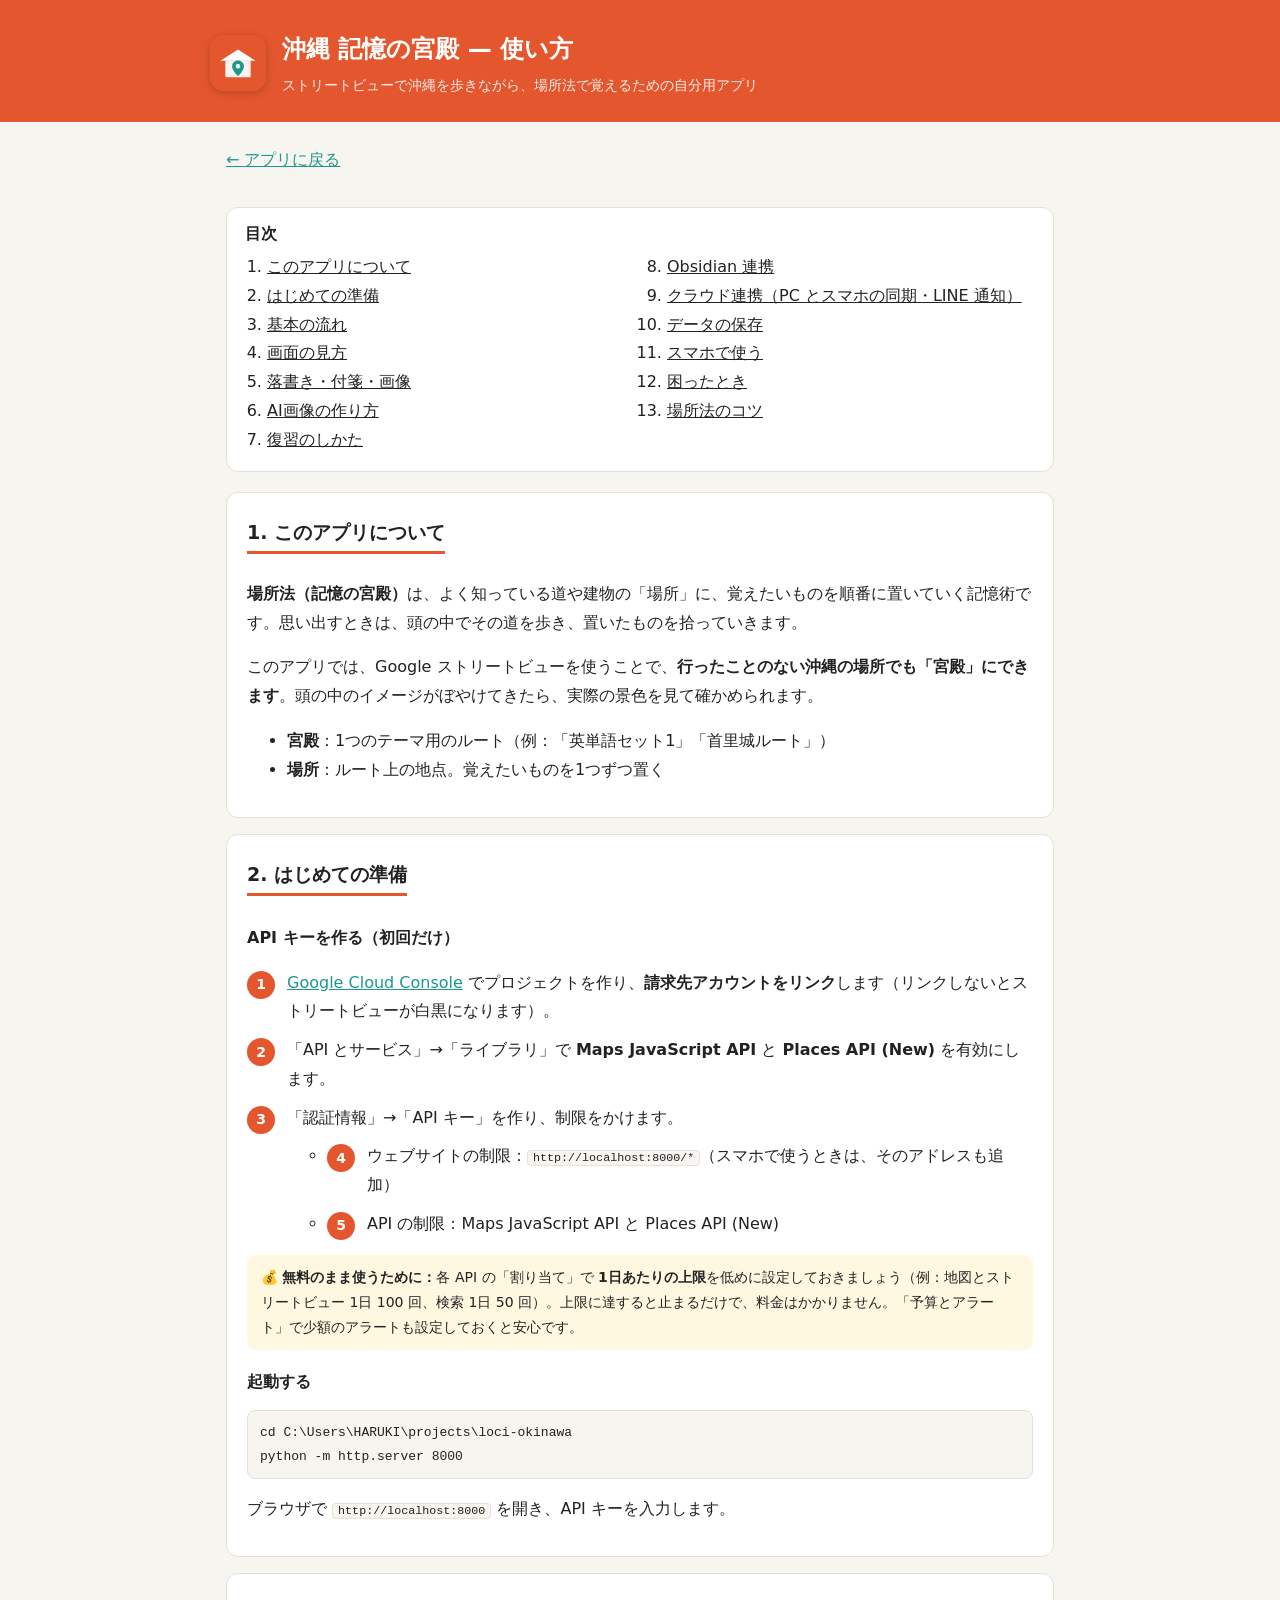
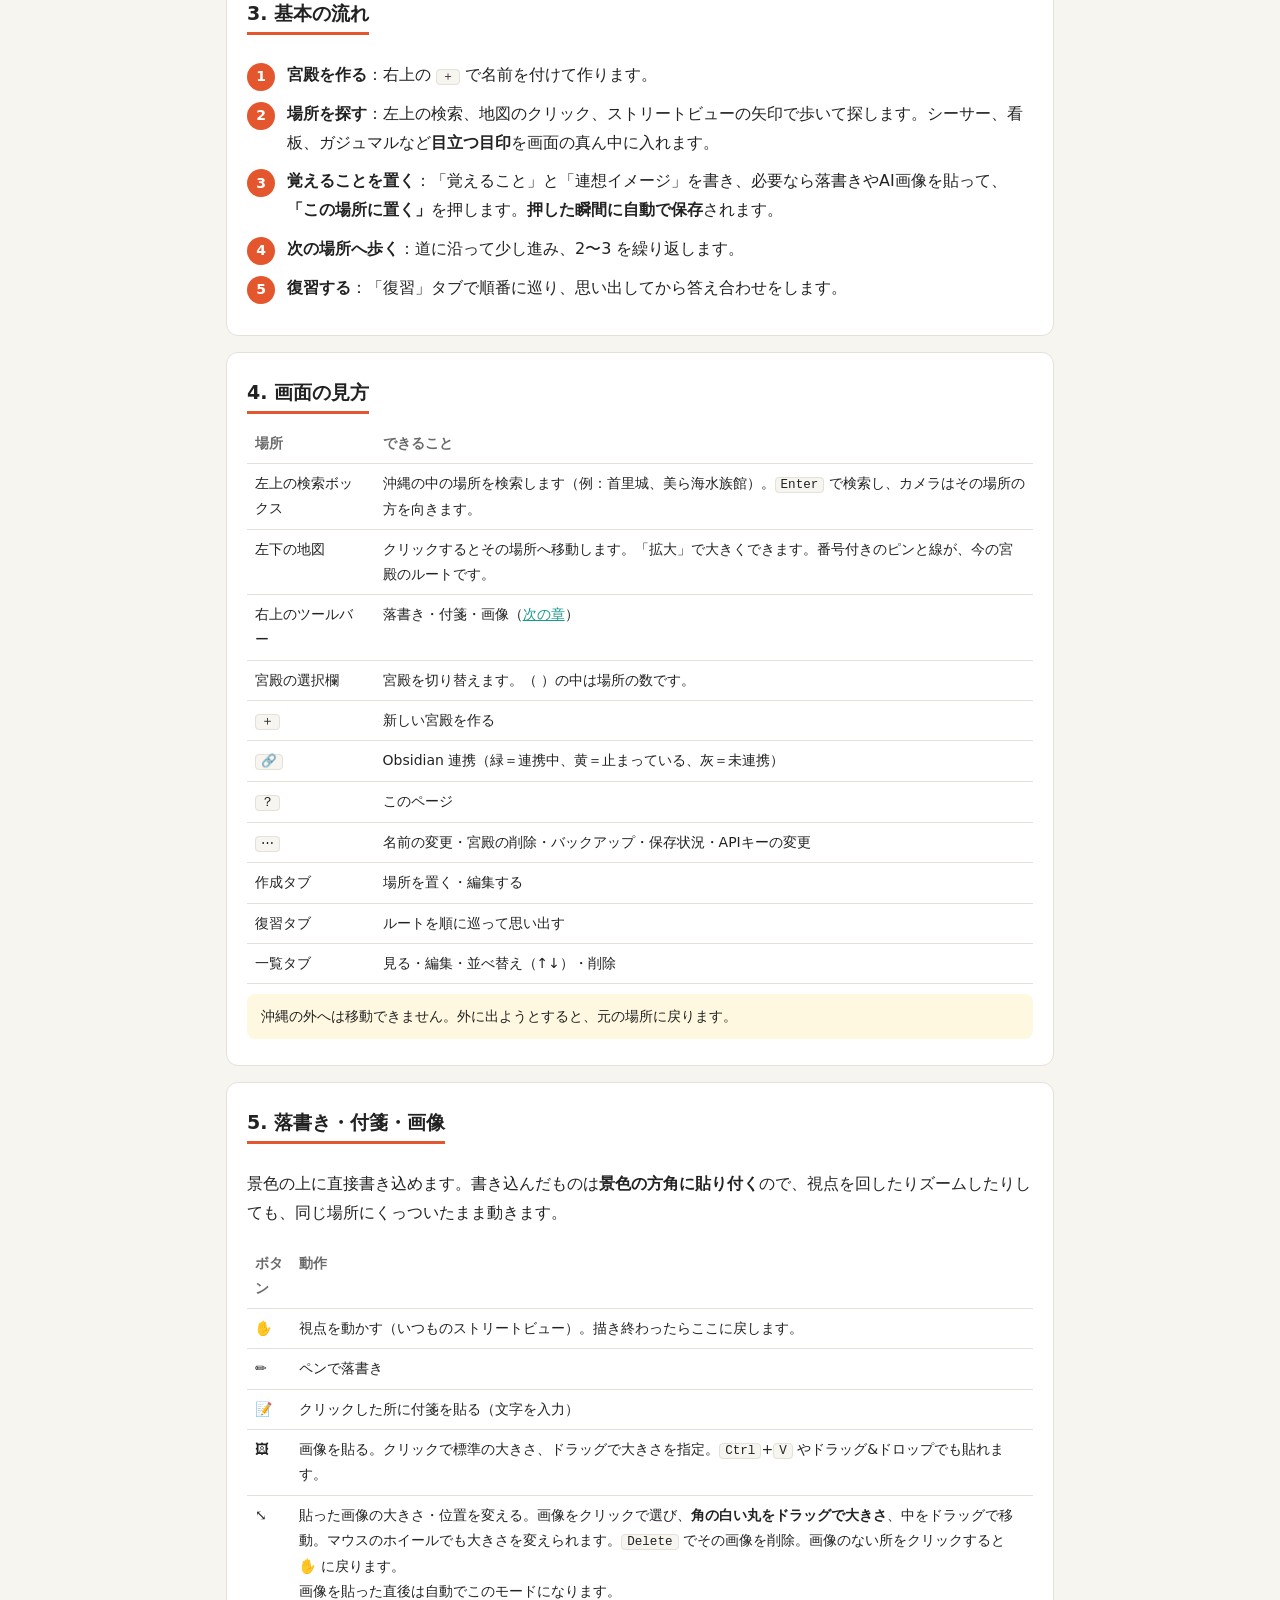
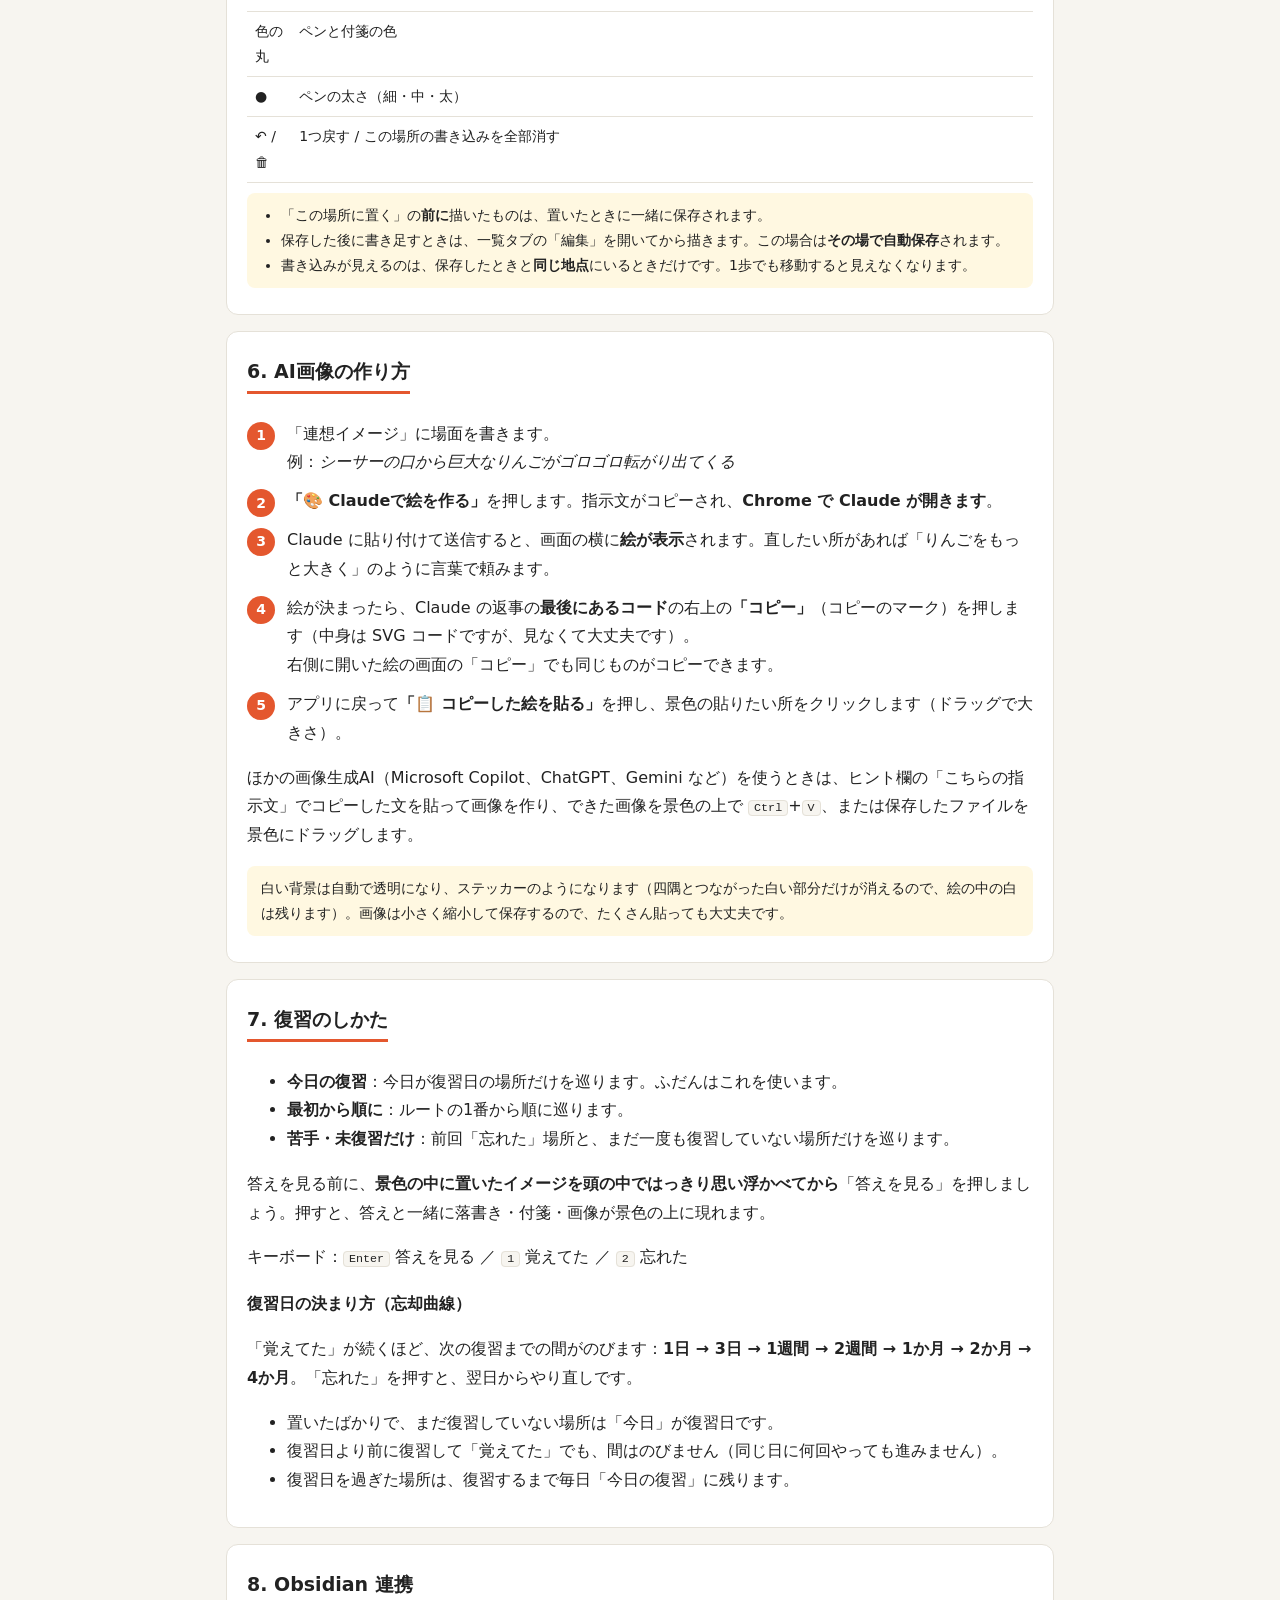
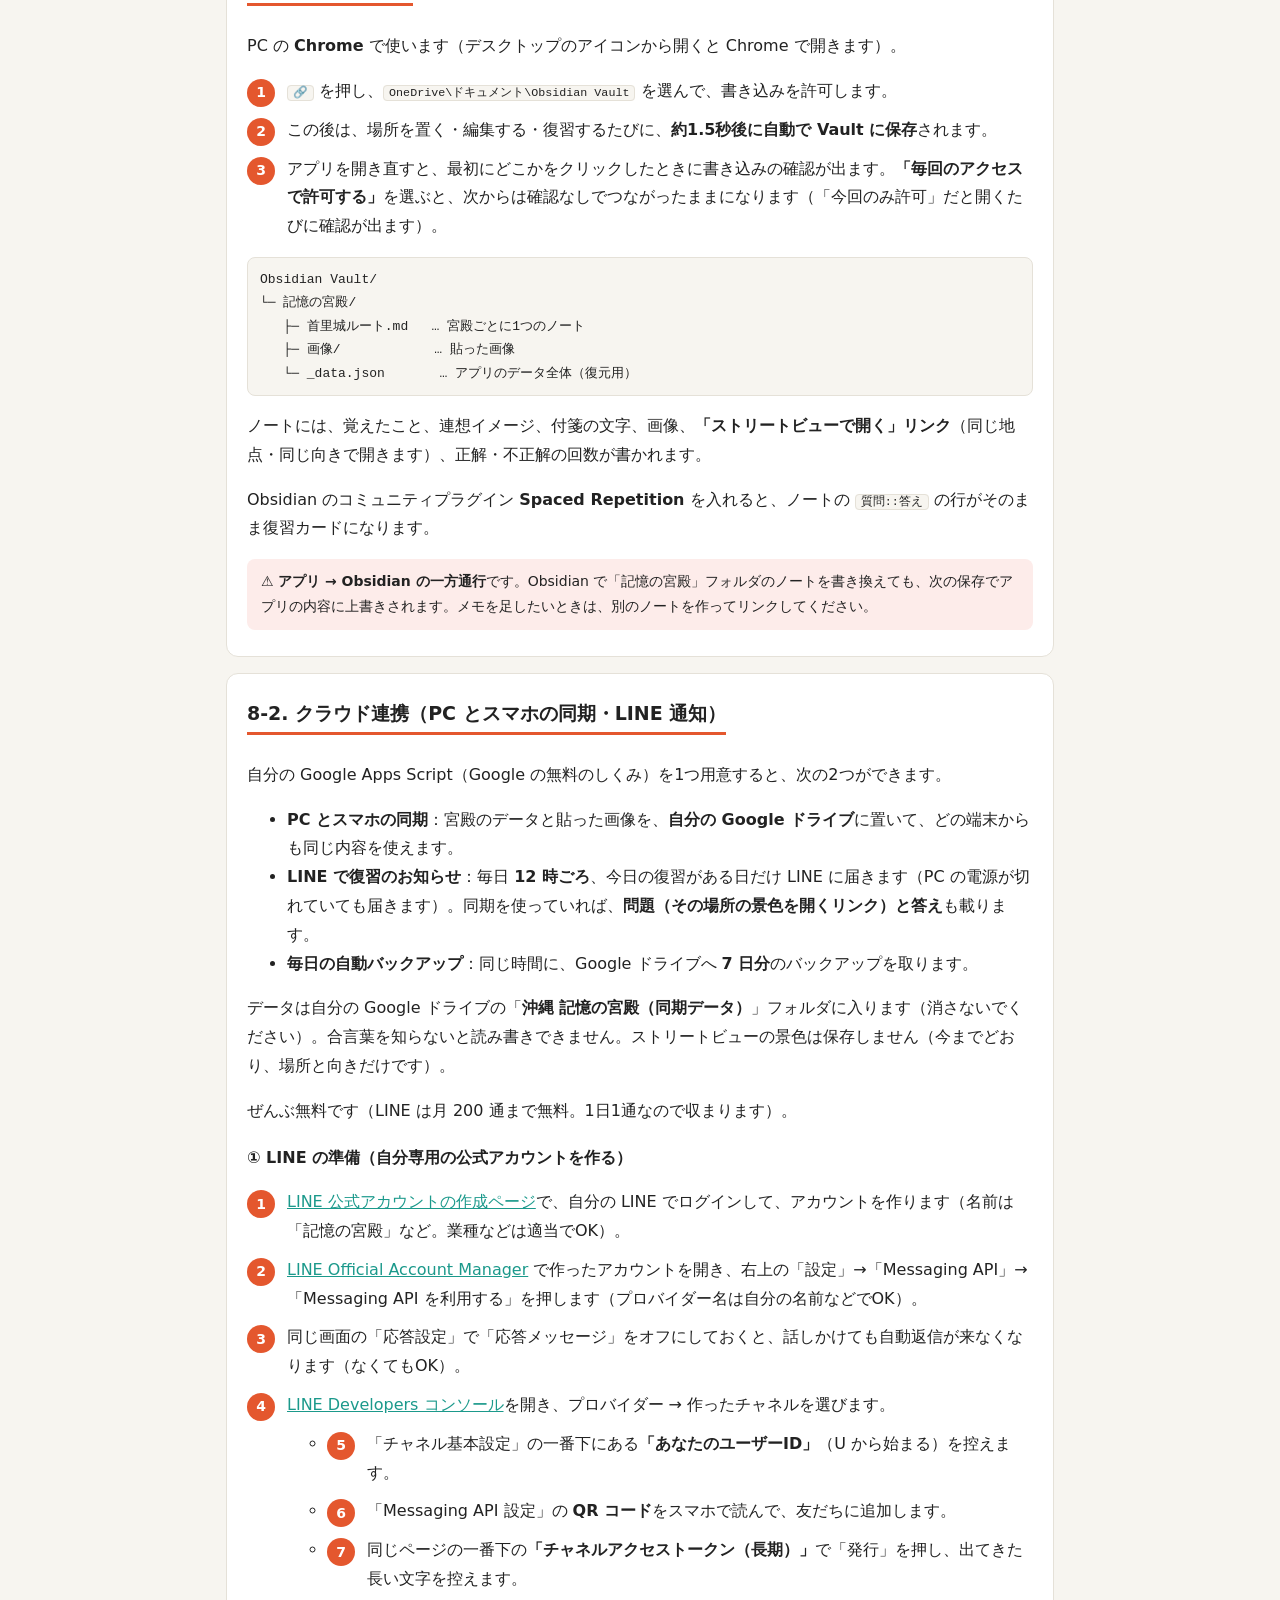
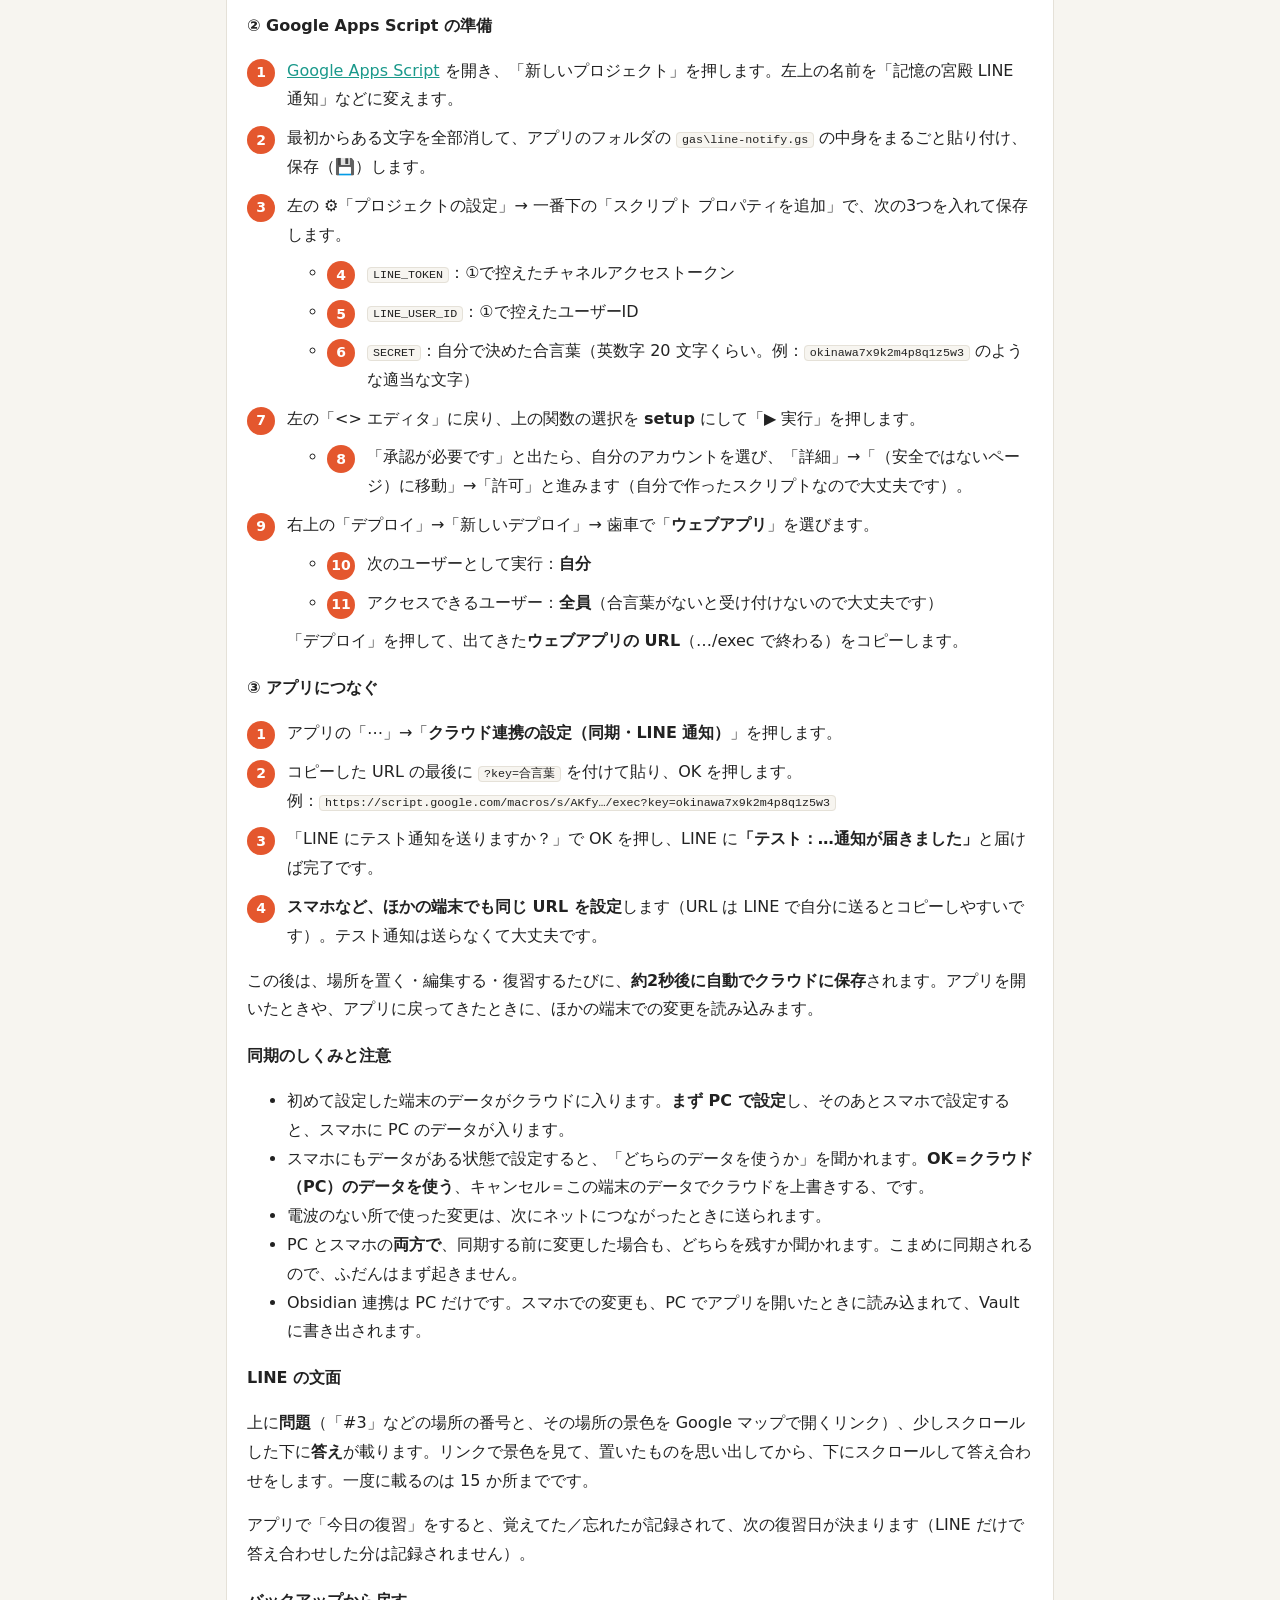
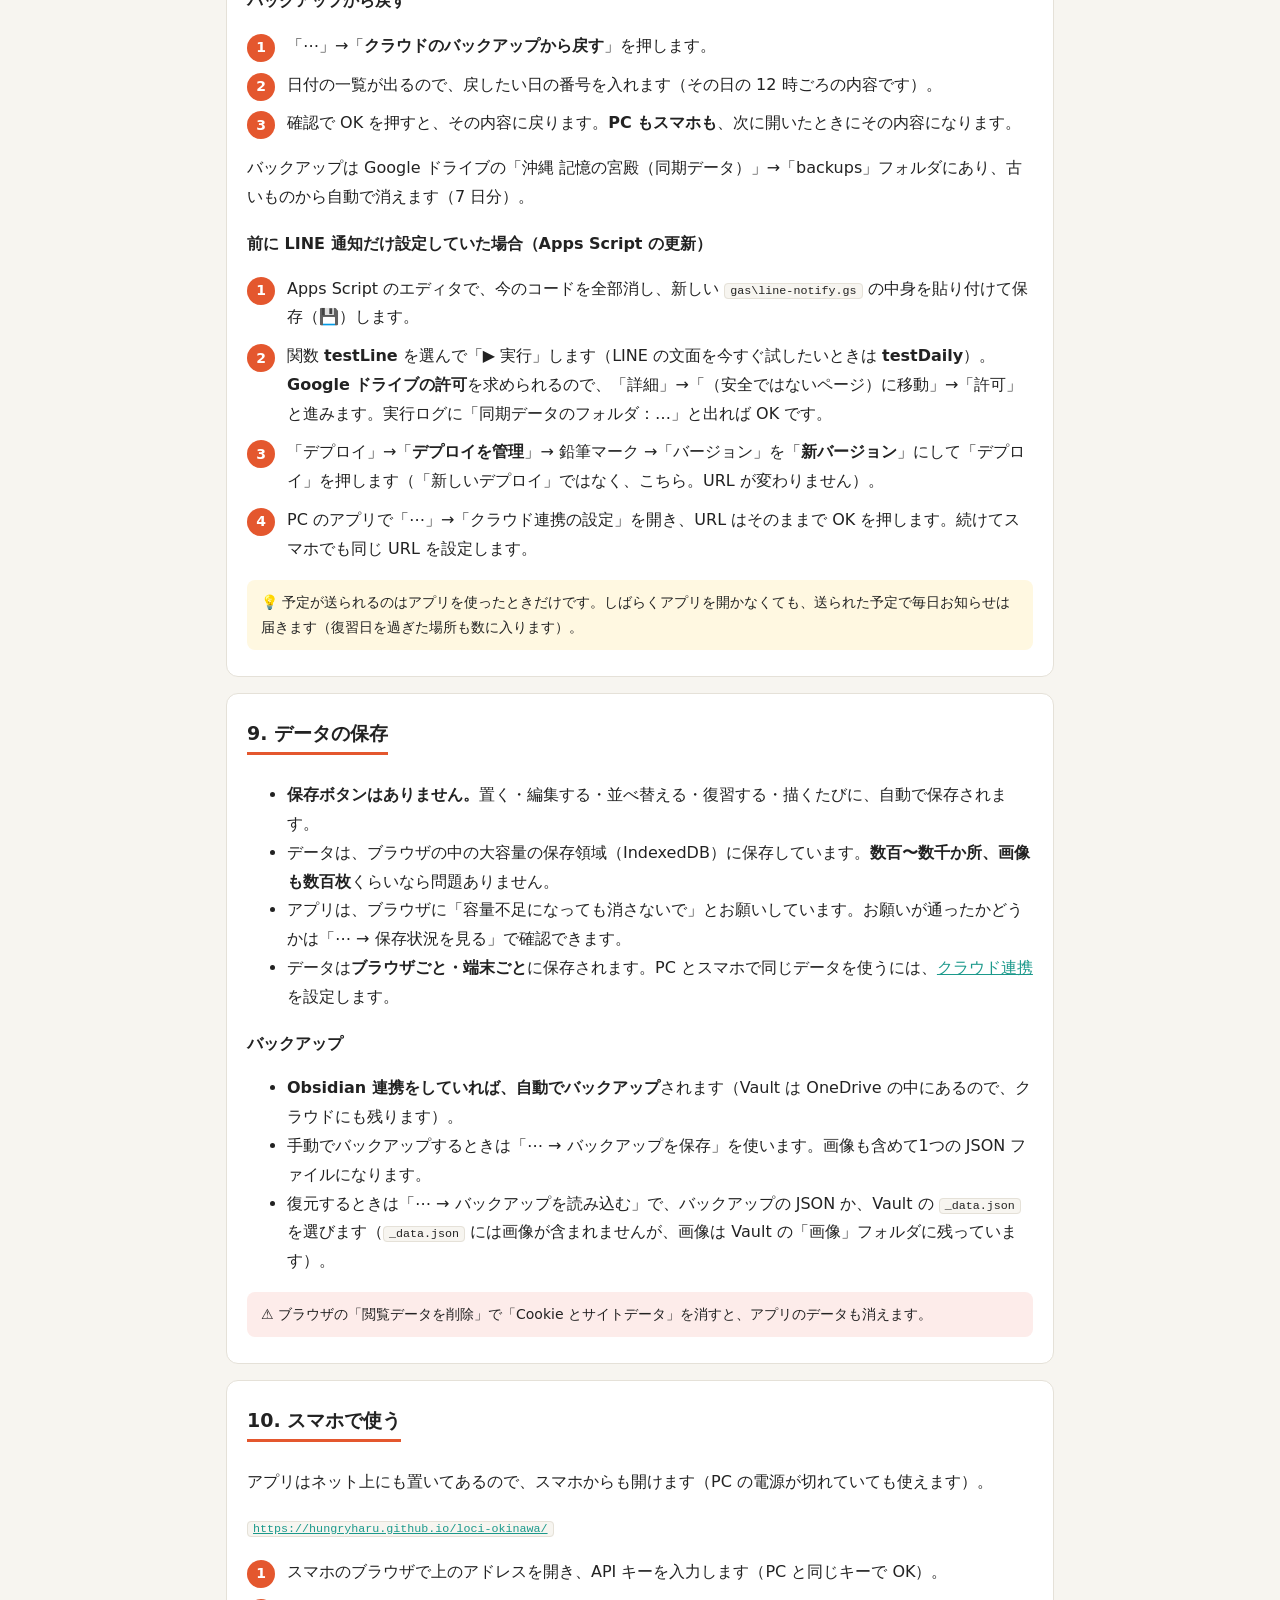
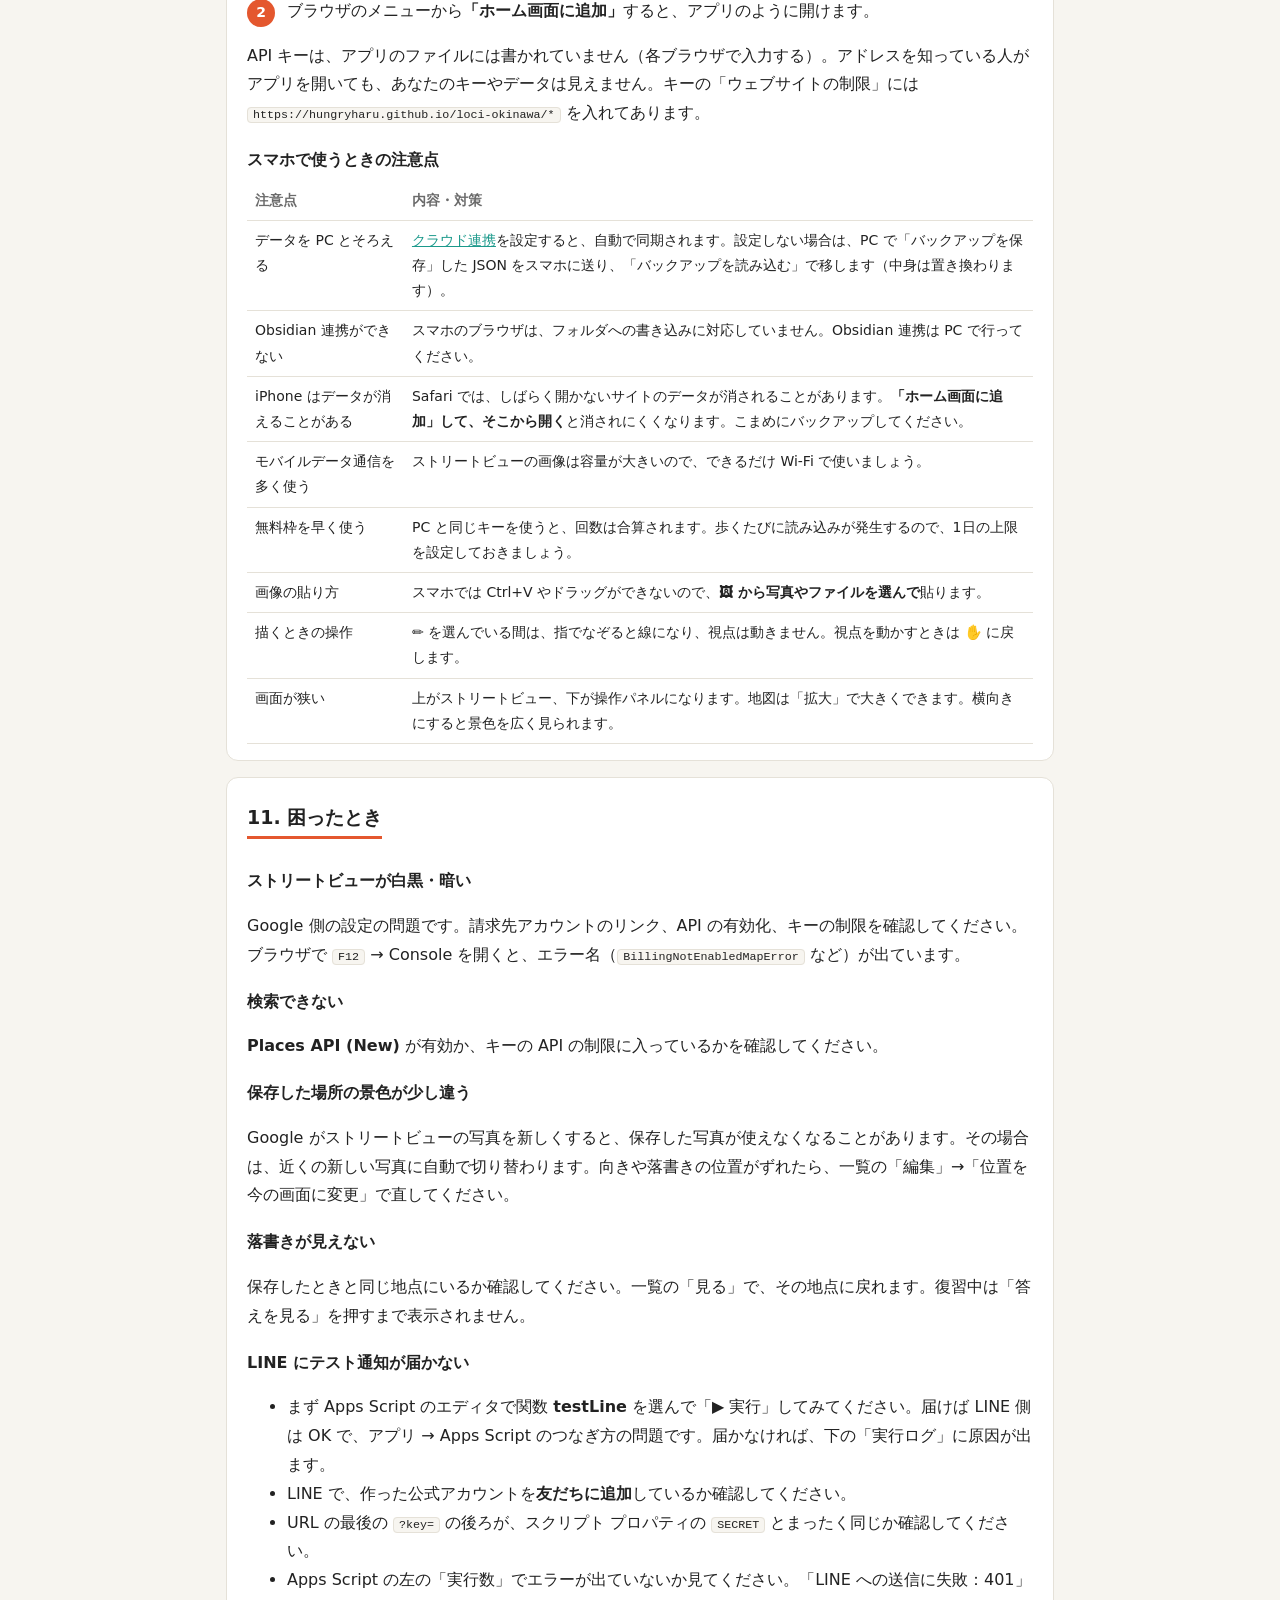
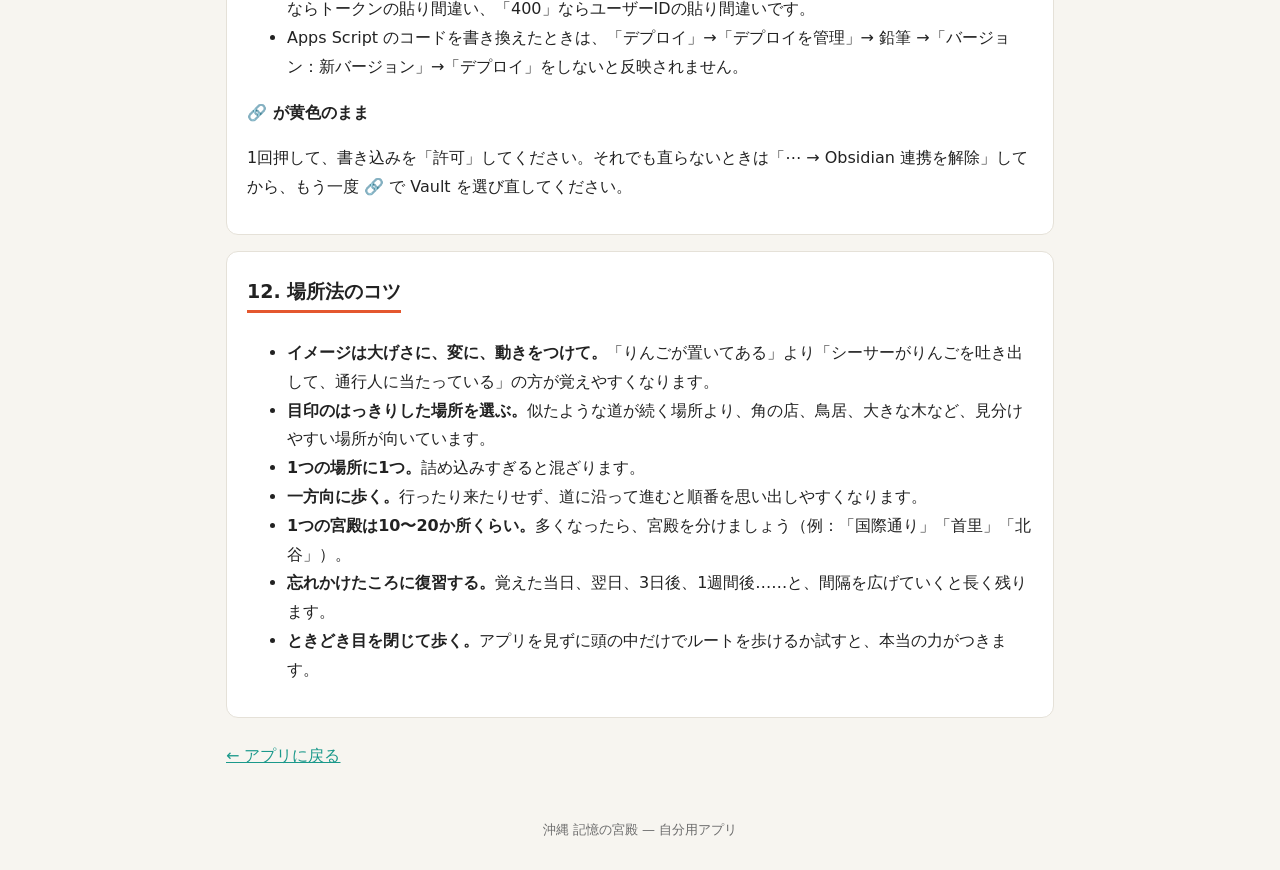
==== help.html @ 7b673bca "毎日の自動バックアップ（7日分）と、LINE 通知に問題と答えを載せる - Apps Script：毎日12時にバックアップ → 同期データから今日の復習を計算して送る - 問題は Street Vi" ====
<!doctype html>
<html lang="ja">
<head>
<meta charset="utf-8">
<meta name="viewport" content="width=device-width, initial-scale=1">
<title>使い方 - 沖縄 記憶の宮殿</title>
<link rel="icon" href="icon.svg" type="image/svg+xml">
<style>
  :root {
    --accent: #e4572e; --accent2: #1b998b; --bg: #f7f5f0; --card: #fff;
    --text: #222; --muted: #6b6b6b; --line: #e5e1d8; --note: #fff8e1; --warn: #fdecea;
  }
  @media (prefers-color-scheme: dark) {
    :root { --bg: #1b1a18; --card: #262522; --text: #ece9e3; --muted: #a8a49c; --line: #3a3833; --note: #3a3322; --warn: #3d2723; }
  }
  * { box-sizing: border-box; }
  body {
    margin: 0; background: var(--bg); color: var(--text); line-height: 1.8;
    font-family: system-ui, "Hiragino Sans", "Yu Gothic UI", "Meiryo", sans-serif;
  }
  header { background: var(--accent); color: #fff; padding: 28px 16px 24px; }
  header .wrap { display: flex; align-items: center; gap: 16px; }
  header img { width: 56px; height: 56px; border-radius: 14px; box-shadow: 0 2px 8px rgba(0,0,0,.2); }
  header h1 { margin: 0; font-size: 24px; }
  header p { margin: 2px 0 0; opacity: .9; font-size: 14px; }
  .wrap { max-width: 860px; margin: 0 auto; }
  main { padding: 16px; }
  nav.toc { background: var(--card); border: 1px solid var(--line); border-radius: 12px; padding: 12px 18px; margin: 8px 0 20px; }
  nav.toc ol { margin: 4px 0; padding-left: 22px; columns: 2; column-gap: 32px; }
  @media (max-width: 600px) { nav.toc ol { columns: 1; } }
  nav.toc a { color: var(--text); }
  section { background: var(--card); border: 1px solid var(--line); border-radius: 12px; padding: 4px 20px 16px; margin-bottom: 16px; }
  h2 { font-size: 19px; border-bottom: 3px solid var(--accent); display: inline-block; padding-bottom: 2px; margin: 18px 0 10px; }
  h3 { font-size: 16px; margin: 18px 0 6px; }
  a { color: var(--accent2); }
  code, kbd { background: var(--bg); border: 1px solid var(--line); border-radius: 4px; padding: 0 5px; font-size: 90%; }
  pre { background: var(--bg); border: 1px solid var(--line); border-radius: 8px; padding: 10px 12px; overflow-x: auto; }
  table { border-collapse: collapse; width: 100%; font-size: 14px; }
  th, td { border-bottom: 1px solid var(--line); padding: 7px 8px; text-align: left; vertical-align: top; }
  th { color: var(--muted); font-weight: 600; }
  .table-scroll { overflow-x: auto; }
  .note, .warn { border-radius: 8px; padding: 10px 14px; margin: 10px 0; font-size: 14px; }
  .note { background: var(--note); }
  .warn { background: var(--warn); }
  .steps { counter-reset: s; list-style: none; padding: 0; }
  .steps li { counter-increment: s; position: relative; padding-left: 40px; margin: 10px 0; }
  .steps li::before {
    content: counter(s); position: absolute; left: 0; top: 2px; width: 28px; height: 28px; border-radius: 50%;
    background: var(--accent); color: #fff; font-weight: 700; display: flex; align-items: center; justify-content: center; font-size: 14px;
  }
  .back { display: inline-block; margin: 8px 0 24px; }
  footer { text-align: center; color: var(--muted); font-size: 13px; padding: 8px 16px 32px; }
</style>
</head>
<body>
<header>
  <div class="wrap">
    <img src="icon.svg" alt="">
    <div>
      <h1>沖縄 記憶の宮殿 — 使い方</h1>
      <p>ストリートビューで沖縄を歩きながら、場所法で覚えるための自分用アプリ</p>
    </div>
  </div>
</header>

<main class="wrap">
  <a class="back" href="index.html">← アプリに戻る</a>

  <nav class="toc">
    <b>目次</b>
    <ol>
      <li><a href="#about">このアプリについて</a></li>
      <li><a href="#setup">はじめての準備</a></li>
      <li><a href="#flow">基本の流れ</a></li>
      <li><a href="#screen">画面の見方</a></li>
      <li><a href="#ink">落書き・付箋・画像</a></li>
      <li><a href="#ai">AI画像の作り方</a></li>
      <li><a href="#review">復習のしかた</a></li>
      <li><a href="#obsidian">Obsidian 連携</a></li>
      <li><a href="#line">クラウド連携（PC とスマホの同期・LINE 通知）</a></li>
      <li><a href="#data">データの保存</a></li>
      <li><a href="#phone">スマホで使う</a></li>
      <li><a href="#faq">困ったとき</a></li>
      <li><a href="#tips">場所法のコツ</a></li>
    </ol>
  </nav>

  <section id="about">
    <h2>1. このアプリについて</h2>
    <p><b>場所法（記憶の宮殿）</b>は、よく知っている道や建物の「場所」に、覚えたいものを順番に置いていく記憶術です。思い出すときは、頭の中でその道を歩き、置いたものを拾っていきます。</p>
    <p>このアプリでは、Google ストリートビューを使うことで、<b>行ったことのない沖縄の場所でも「宮殿」にできます</b>。頭の中のイメージがぼやけてきたら、実際の景色を見て確かめられます。</p>
    <ul>
      <li><b>宮殿</b>：1つのテーマ用のルート（例：「英単語セット1」「首里城ルート」）</li>
      <li><b>場所</b>：ルート上の地点。覚えたいものを1つずつ置く</li>
    </ul>
  </section>

  <section id="setup">
    <h2>2. はじめての準備</h2>
    <h3>API キーを作る（初回だけ）</h3>
    <ol class="steps">
      <li><a href="https://console.cloud.google.com/" target="_blank" rel="noopener">Google Cloud Console</a> でプロジェクトを作り、<b>請求先アカウントをリンク</b>します（リンクしないとストリートビューが白黒になります）。</li>
      <li>「API とサービス」→「ライブラリ」で <b>Maps JavaScript API</b> と <b>Places API (New)</b> を有効にします。</li>
      <li>「認証情報」→「API キー」を作り、制限をかけます。
        <ul>
          <li>ウェブサイトの制限：<code>http://localhost:8000/*</code>（スマホで使うときは、そのアドレスも追加）</li>
          <li>API の制限：Maps JavaScript API と Places API (New)</li>
        </ul>
      </li>
    </ol>
    <div class="note">💰 <b>無料のまま使うために：</b>各 API の「割り当て」で <b>1日あたりの上限</b>を低めに設定しておきましょう（例：地図とストリートビュー 1日 100 回、検索 1日 50 回）。上限に達すると止まるだけで、料金はかかりません。「予算とアラート」で少額のアラートも設定しておくと安心です。</div>

    <h3>起動する</h3>
<pre>cd C:\Users\HARUKI\projects\loci-okinawa
python -m http.server 8000</pre>
    <p>ブラウザで <code>http://localhost:8000</code> を開き、API キーを入力します。</p>
  </section>

  <section id="flow">
    <h2>3. 基本の流れ</h2>
    <ol class="steps">
      <li><b>宮殿を作る</b>：右上の <kbd>＋</kbd> で名前を付けて作ります。</li>
      <li><b>場所を探す</b>：左上の検索、地図のクリック、ストリートビューの矢印で歩いて探します。シーサー、看板、ガジュマルなど<b>目立つ目印</b>を画面の真ん中に入れます。</li>
      <li><b>覚えることを置く</b>：「覚えること」と「連想イメージ」を書き、必要なら落書きやAI画像を貼って、<b>「この場所に置く」</b>を押します。<b>押した瞬間に自動で保存</b>されます。</li>
      <li><b>次の場所へ歩く</b>：道に沿って少し進み、2〜3 を繰り返します。</li>
      <li><b>復習する</b>：「復習」タブで順番に巡り、思い出してから答え合わせをします。</li>
    </ol>
  </section>

  <section id="screen">
    <h2>4. 画面の見方</h2>
    <div class="table-scroll"><table>
      <tr><th>場所</th><th>できること</th></tr>
      <tr><td>左上の検索ボックス</td><td>沖縄の中の場所を検索します（例：首里城、美ら海水族館）。<kbd>Enter</kbd> で検索し、カメラはその場所の方を向きます。</td></tr>
      <tr><td>左下の地図</td><td>クリックするとその場所へ移動します。「拡大」で大きくできます。番号付きのピンと線が、今の宮殿のルートです。</td></tr>
      <tr><td>右上のツールバー</td><td>落書き・付箋・画像（<a href="#ink">次の章</a>）</td></tr>
      <tr><td>宮殿の選択欄</td><td>宮殿を切り替えます。（ ）の中は場所の数です。</td></tr>
      <tr><td><kbd>＋</kbd></td><td>新しい宮殿を作る</td></tr>
      <tr><td><kbd>🔗</kbd></td><td>Obsidian 連携（緑＝連携中、黄＝止まっている、灰＝未連携）</td></tr>
      <tr><td><kbd>？</kbd></td><td>このページ</td></tr>
      <tr><td><kbd>⋯</kbd></td><td>名前の変更・宮殿の削除・バックアップ・保存状況・APIキーの変更</td></tr>
      <tr><td>作成タブ</td><td>場所を置く・編集する</td></tr>
      <tr><td>復習タブ</td><td>ルートを順に巡って思い出す</td></tr>
      <tr><td>一覧タブ</td><td>見る・編集・並べ替え（↑↓）・削除</td></tr>
    </table></div>
    <div class="note">沖縄の外へは移動できません。外に出ようとすると、元の場所に戻ります。</div>
  </section>

  <section id="ink">
    <h2>5. 落書き・付箋・画像</h2>
    <p>景色の上に直接書き込めます。書き込んだものは<b>景色の方角に貼り付く</b>ので、視点を回したりズームしたりしても、同じ場所にくっついたまま動きます。</p>
    <div class="table-scroll"><table>
      <tr><th>ボタン</th><th>動作</th></tr>
      <tr><td>✋</td><td>視点を動かす（いつものストリートビュー）。描き終わったらここに戻します。</td></tr>
      <tr><td>✏️</td><td>ペンで落書き</td></tr>
      <tr><td>📝</td><td>クリックした所に付箋を貼る（文字を入力）</td></tr>
      <tr><td>🖼</td><td>画像を貼る。クリックで標準の大きさ、ドラッグで大きさを指定。<kbd>Ctrl</kbd>+<kbd>V</kbd> やドラッグ&ドロップでも貼れます。</td></tr>
      <tr><td>⤡</td><td>貼った画像の大きさ・位置を変える。画像をクリックで選び、<b>角の白い丸をドラッグで大きさ</b>、中をドラッグで移動。マウスのホイールでも大きさを変えられます。<kbd>Delete</kbd> でその画像を削除。画像のない所をクリックすると ✋ に戻ります。<br>画像を貼った直後は自動でこのモードになります。</td></tr>
      <tr><td>色の丸</td><td>ペンと付箋の色</td></tr>
      <tr><td>●</td><td>ペンの太さ（細・中・太）</td></tr>
      <tr><td>↶ / 🗑</td><td>1つ戻す / この場所の書き込みを全部消す</td></tr>
    </table></div>
    <div class="note">
      <ul style="margin:0;padding-left:20px">
        <li>「この場所に置く」の<b>前に</b>描いたものは、置いたときに一緒に保存されます。</li>
        <li>保存した後に書き足すときは、一覧タブの「編集」を開いてから描きます。この場合は<b>その場で自動保存</b>されます。</li>
        <li>書き込みが見えるのは、保存したときと<b>同じ地点</b>にいるときだけです。1歩でも移動すると見えなくなります。</li>
      </ul>
    </div>
  </section>

  <section id="ai">
    <h2>6. AI画像の作り方</h2>
    <ol class="steps">
      <li>「連想イメージ」に場面を書きます。<br>例：<i>シーサーの口から巨大なりんごがゴロゴロ転がり出てくる</i></li>
      <li><b>「🎨 Claudeで絵を作る」</b>を押します。指示文がコピーされ、<b>Chrome で Claude が開きます</b>。</li>
      <li>Claude に貼り付けて送信すると、画面の横に<b>絵が表示</b>されます。直したい所があれば「りんごをもっと大きく」のように言葉で頼みます。</li>
      <li>絵が決まったら、Claude の返事の<b>最後にあるコード</b>の右上の<b>「コピー」</b>（コピーのマーク）を押します（中身は SVG コードですが、見なくて大丈夫です）。<br>右側に開いた絵の画面の「コピー」でも同じものがコピーできます。</li>
      <li>アプリに戻って<b>「📋 コピーした絵を貼る」</b>を押し、景色の貼りたい所をクリックします（ドラッグで大きさ）。</li>
    </ol>
    <p>ほかの画像生成AI（Microsoft Copilot、ChatGPT、Gemini など）を使うときは、ヒント欄の「こちらの指示文」でコピーした文を貼って画像を作り、できた画像を景色の上で <kbd>Ctrl</kbd>+<kbd>V</kbd>、または保存したファイルを景色にドラッグします。</p>
    <div class="note">白い背景は自動で透明になり、ステッカーのようになります（四隅とつながった白い部分だけが消えるので、絵の中の白は残ります）。画像は小さく縮小して保存するので、たくさん貼っても大丈夫です。</div>
  </section>

  <section id="review">
    <h2>7. 復習のしかた</h2>
    <ul>
      <li><b>今日の復習</b>：今日が復習日の場所だけを巡ります。ふだんはこれを使います。</li>
      <li><b>最初から順に</b>：ルートの1番から順に巡ります。</li>
      <li><b>苦手・未復習だけ</b>：前回「忘れた」場所と、まだ一度も復習していない場所だけを巡ります。</li>
    </ul>
    <p>答えを見る前に、<b>景色の中に置いたイメージを頭の中ではっきり思い浮かべてから</b>「答えを見る」を押しましょう。押すと、答えと一緒に落書き・付箋・画像が景色の上に現れます。</p>
    <p>キーボード：<kbd>Enter</kbd> 答えを見る ／ <kbd>1</kbd> 覚えてた ／ <kbd>2</kbd> 忘れた</p>
    <h3>復習日の決まり方（忘却曲線）</h3>
    <p>「覚えてた」が続くほど、次の復習までの間がのびます：<b>1日 → 3日 → 1週間 → 2週間 → 1か月 → 2か月 → 4か月</b>。「忘れた」を押すと、翌日からやり直しです。</p>
    <ul>
      <li>置いたばかりで、まだ復習していない場所は「今日」が復習日です。</li>
      <li>復習日より前に復習して「覚えてた」でも、間はのびません（同じ日に何回やっても進みません）。</li>
      <li>復習日を過ぎた場所は、復習するまで毎日「今日の復習」に残ります。</li>
    </ul>
  </section>

  <section id="obsidian">
    <h2>8. Obsidian 連携</h2>
    <p>PC の <b>Chrome</b> で使います（デスクトップのアイコンから開くと Chrome で開きます）。</p>
    <ol class="steps">
      <li><kbd>🔗</kbd> を押し、<code>OneDrive\ドキュメント\Obsidian Vault</code> を選んで、書き込みを許可します。</li>
      <li>この後は、場所を置く・編集する・復習するたびに、<b>約1.5秒後に自動で Vault に保存</b>されます。</li>
      <li>アプリを開き直すと、最初にどこかをクリックしたときに書き込みの確認が出ます。<b>「毎回のアクセスで許可する」</b>を選ぶと、次からは確認なしでつながったままになります（「今回のみ許可」だと開くたびに確認が出ます）。</li>
    </ol>
<pre>Obsidian Vault/
└─ 記憶の宮殿/
   ├─ 首里城ルート.md   … 宮殿ごとに1つのノート
   ├─ 画像/            … 貼った画像
   └─ _data.json       … アプリのデータ全体（復元用）</pre>
    <p>ノートには、覚えたこと、連想イメージ、付箋の文字、画像、<b>「ストリートビューで開く」リンク</b>（同じ地点・同じ向きで開きます）、正解・不正解の回数が書かれます。</p>
    <p>Obsidian のコミュニティプラグイン <b>Spaced Repetition</b> を入れると、ノートの <code>質問::答え</code> の行がそのまま復習カードになります。</p>
    <div class="warn">⚠ <b>アプリ → Obsidian の一方通行</b>です。Obsidian で「記憶の宮殿」フォルダのノートを書き換えても、次の保存でアプリの内容に上書きされます。メモを足したいときは、別のノートを作ってリンクしてください。</div>
  </section>

  <section id="line">
    <h2>8-2. クラウド連携（PC とスマホの同期・LINE 通知）</h2>
    <p>自分の Google Apps Script（Google の無料のしくみ）を1つ用意すると、次の2つができます。</p>
    <ul>
      <li><b>PC とスマホの同期</b>：宮殿のデータと貼った画像を、<b>自分の Google ドライブ</b>に置いて、どの端末からも同じ内容を使えます。</li>
      <li><b>LINE で復習のお知らせ</b>：毎日 <b>12 時ごろ</b>、今日の復習がある日だけ LINE に届きます（PC の電源が切れていても届きます）。同期を使っていれば、<b>問題（その場所の景色を開くリンク）と答え</b>も載ります。</li>
      <li><b>毎日の自動バックアップ</b>：同じ時間に、Google ドライブへ <b>7 日分</b>のバックアップを取ります。</li>
    </ul>
    <p>データは自分の Google ドライブの「<b>沖縄 記憶の宮殿（同期データ）</b>」フォルダに入ります（消さないでください）。合言葉を知らないと読み書きできません。ストリートビューの景色は保存しません（今までどおり、場所と向きだけです）。</p>
    <p>ぜんぶ無料です（LINE は月 200 通まで無料。1日1通なので収まります）。</p>

    <h3>① LINE の準備（自分専用の公式アカウントを作る）</h3>
    <ol class="steps">
      <li><a href="https://entry.line.biz/start/jp/" target="_blank" rel="noopener">LINE 公式アカウントの作成ページ</a>で、自分の LINE でログインして、アカウントを作ります（名前は「記憶の宮殿」など。業種などは適当でOK）。</li>
      <li><a href="https://manager.line.biz/" target="_blank" rel="noopener">LINE Official Account Manager</a> で作ったアカウントを開き、右上の「設定」→「Messaging API」→「Messaging API を利用する」を押します（プロバイダー名は自分の名前などでOK）。</li>
      <li>同じ画面の「応答設定」で「応答メッセージ」をオフにしておくと、話しかけても自動返信が来なくなります（なくてもOK）。</li>
      <li><a href="https://developers.line.biz/console/" target="_blank" rel="noopener">LINE Developers コンソール</a>を開き、プロバイダー → 作ったチャネルを選びます。
        <ul>
          <li>「チャネル基本設定」の一番下にある<b>「あなたのユーザーID」</b>（U から始まる）を控えます。</li>
          <li>「Messaging API 設定」の <b>QR コード</b>をスマホで読んで、友だちに追加します。</li>
          <li>同じページの一番下の<b>「チャネルアクセストークン（長期）」</b>で「発行」を押し、出てきた長い文字を控えます。</li>
        </ul>
      </li>
    </ol>

    <h3>② Google Apps Script の準備</h3>
    <ol class="steps">
      <li><a href="https://script.google.com/" target="_blank" rel="noopener">Google Apps Script</a> を開き、「新しいプロジェクト」を押します。左上の名前を「記憶の宮殿 LINE 通知」などに変えます。</li>
      <li>最初からある文字を全部消して、アプリのフォルダの <code>gas\line-notify.gs</code> の中身をまるごと貼り付け、保存（💾）します。</li>
      <li>左の ⚙「プロジェクトの設定」→ 一番下の「スクリプト プロパティを追加」で、次の3つを入れて保存します。
        <ul>
          <li><code>LINE_TOKEN</code>：①で控えたチャネルアクセストークン</li>
          <li><code>LINE_USER_ID</code>：①で控えたユーザーID</li>
          <li><code>SECRET</code>：自分で決めた合言葉（英数字 20 文字くらい。例：<code>okinawa7x9k2m4p8q1z5w3</code> のような適当な文字）</li>
        </ul>
      </li>
      <li>左の「&lt;&gt; エディタ」に戻り、上の関数の選択を <b>setup</b> にして「▶ 実行」を押します。
        <ul><li>「承認が必要です」と出たら、自分のアカウントを選び、「詳細」→「（安全ではないページ）に移動」→「許可」と進みます（自分で作ったスクリプトなので大丈夫です）。</li></ul>
      </li>
      <li>右上の「デプロイ」→「新しいデプロイ」→ 歯車で「<b>ウェブアプリ</b>」を選びます。
        <ul>
          <li>次のユーザーとして実行：<b>自分</b></li>
          <li>アクセスできるユーザー：<b>全員</b>（合言葉がないと受け付けないので大丈夫です）</li>
        </ul>
        「デプロイ」を押して、出てきた<b>ウェブアプリの URL</b>（…/exec で終わる）をコピーします。</li>
    </ol>

    <h3>③ アプリにつなぐ</h3>
    <ol class="steps">
      <li>アプリの「⋯」→「<b>クラウド連携の設定（同期・LINE 通知）</b>」を押します。</li>
      <li>コピーした URL の最後に <code>?key=合言葉</code> を付けて貼り、OK を押します。<br>
        例：<code>https://script.google.com/macros/s/AKfy…/exec?key=okinawa7x9k2m4p8q1z5w3</code></li>
      <li>「LINE にテスト通知を送りますか？」で OK を押し、LINE に<b>「テスト：…通知が届きました」</b>と届けば完了です。</li>
      <li><b>スマホなど、ほかの端末でも同じ URL を設定</b>します（URL は LINE で自分に送るとコピーしやすいです）。テスト通知は送らなくて大丈夫です。</li>
    </ol>
    <p>この後は、場所を置く・編集する・復習するたびに、<b>約2秒後に自動でクラウドに保存</b>されます。アプリを開いたときや、アプリに戻ってきたときに、ほかの端末での変更を読み込みます。</p>

    <h3>同期のしくみと注意</h3>
    <ul>
      <li>初めて設定した端末のデータがクラウドに入ります。<b>まず PC で設定</b>し、そのあとスマホで設定すると、スマホに PC のデータが入ります。</li>
      <li>スマホにもデータがある状態で設定すると、「どちらのデータを使うか」を聞かれます。<b>OK＝クラウド（PC）のデータを使う</b>、キャンセル＝この端末のデータでクラウドを上書きする、です。</li>
      <li>電波のない所で使った変更は、次にネットにつながったときに送られます。</li>
      <li>PC とスマホの<b>両方で</b>、同期する前に変更した場合も、どちらを残すか聞かれます。こまめに同期されるので、ふだんはまず起きません。</li>
      <li>Obsidian 連携は PC だけです。スマホでの変更も、PC でアプリを開いたときに読み込まれて、Vault に書き出されます。</li>
    </ul>

    <h3>LINE の文面</h3>
    <p>上に<b>問題</b>（「#3」などの場所の番号と、その場所の景色を Google マップで開くリンク）、少しスクロールした下に<b>答え</b>が載ります。リンクで景色を見て、置いたものを思い出してから、下にスクロールして答え合わせをします。一度に載るのは 15 か所までです。</p>
    <p>アプリで「今日の復習」をすると、覚えてた／忘れたが記録されて、次の復習日が決まります（LINE だけで答え合わせした分は記録されません）。</p>

    <h3>バックアップから戻す</h3>
    <ol class="steps">
      <li>「⋯」→「<b>クラウドのバックアップから戻す</b>」を押します。</li>
      <li>日付の一覧が出るので、戻したい日の番号を入れます（その日の 12 時ごろの内容です）。</li>
      <li>確認で OK を押すと、その内容に戻ります。<b>PC もスマホも</b>、次に開いたときにその内容になります。</li>
    </ol>
    <p>バックアップは Google ドライブの「沖縄 記憶の宮殿（同期データ）」→「backups」フォルダにあり、古いものから自動で消えます（7 日分）。</p>

    <h3>前に LINE 通知だけ設定していた場合（Apps Script の更新）</h3>
    <ol class="steps">
      <li>Apps Script のエディタで、今のコードを全部消し、新しい <code>gas\line-notify.gs</code> の中身を貼り付けて保存（💾）します。</li>
      <li>関数 <b>testLine</b> を選んで「▶ 実行」します（LINE の文面を今すぐ試したいときは <b>testDaily</b>）。<b>Google ドライブの許可</b>を求められるので、「詳細」→「（安全ではないページ）に移動」→「許可」と進みます。実行ログに「同期データのフォルダ：…」と出れば OK です。</li>
      <li>「デプロイ」→「<b>デプロイを管理</b>」→ 鉛筆マーク →「バージョン」を「<b>新バージョン</b>」にして「デプロイ」を押します（「新しいデプロイ」ではなく、こちら。URL が変わりません）。</li>
      <li>PC のアプリで「⋯」→「クラウド連携の設定」を開き、URL はそのままで OK を押します。続けてスマホでも同じ URL を設定します。</li>
    </ol>
    <div class="note">💡 予定が送られるのはアプリを使ったときだけです。しばらくアプリを開かなくても、送られた予定で毎日お知らせは届きます（復習日を過ぎた場所も数に入ります）。</div>
  </section>

  <section id="data">
    <h2>9. データの保存</h2>
    <ul>
      <li><b>保存ボタンはありません。</b>置く・編集する・並べ替える・復習する・描くたびに、自動で保存されます。</li>
      <li>データは、ブラウザの中の大容量の保存領域（IndexedDB）に保存しています。<b>数百〜数千か所、画像も数百枚</b>くらいなら問題ありません。</li>
      <li>アプリは、ブラウザに「容量不足になっても消さないで」とお願いしています。お願いが通ったかどうかは「⋯ → 保存状況を見る」で確認できます。</li>
      <li>データは<b>ブラウザごと・端末ごと</b>に保存されます。PC とスマホで同じデータを使うには、<a href="#line">クラウド連携</a>を設定します。</li>
    </ul>
    <h3>バックアップ</h3>
    <ul>
      <li><b>Obsidian 連携をしていれば、自動でバックアップ</b>されます（Vault は OneDrive の中にあるので、クラウドにも残ります）。</li>
      <li>手動でバックアップするときは「⋯ → バックアップを保存」を使います。画像も含めて1つの JSON ファイルになります。</li>
      <li>復元するときは「⋯ → バックアップを読み込む」で、バックアップの JSON か、Vault の <code>_data.json</code> を選びます（<code>_data.json</code> には画像が含まれませんが、画像は Vault の「画像」フォルダに残っています）。</li>
    </ul>
    <div class="warn">⚠ ブラウザの「閲覧データを削除」で「Cookie とサイトデータ」を消すと、アプリのデータも消えます。</div>
  </section>

  <section id="phone">
    <h2>10. スマホで使う</h2>
    <p>アプリはネット上にも置いてあるので、スマホからも開けます（PC の電源が切れていても使えます）。</p>
    <p><a href="https://hungryharu.github.io/loci-okinawa/" target="_blank" rel="noopener"><code>https://hungryharu.github.io/loci-okinawa/</code></a></p>
    <ol class="steps">
      <li>スマホのブラウザで上のアドレスを開き、API キーを入力します（PC と同じキーで OK）。</li>
      <li>ブラウザのメニューから<b>「ホーム画面に追加」</b>すると、アプリのように開けます。</li>
    </ol>
    <p>API キーは、アプリのファイルには書かれていません（各ブラウザで入力する）。アドレスを知っている人がアプリを開いても、あなたのキーやデータは見えません。キーの「ウェブサイトの制限」には <code>https://hungryharu.github.io/loci-okinawa/*</code> を入れてあります。</p>
    <h3>スマホで使うときの注意点</h3>
    <div class="table-scroll"><table>
      <tr><th>注意点</th><th>内容・対策</th></tr>
      <tr><td>データを PC とそろえる</td><td><a href="#line">クラウド連携</a>を設定すると、自動で同期されます。設定しない場合は、PC で「バックアップを保存」した JSON をスマホに送り、「バックアップを読み込む」で移します（中身は置き換わります）。</td></tr>
      <tr><td>Obsidian 連携ができない</td><td>スマホのブラウザは、フォルダへの書き込みに対応していません。Obsidian 連携は PC で行ってください。</td></tr>
      <tr><td>iPhone はデータが消えることがある</td><td>Safari では、しばらく開かないサイトのデータが消されることがあります。<b>「ホーム画面に追加」して、そこから開く</b>と消されにくくなります。こまめにバックアップしてください。</td></tr>
      <tr><td>モバイルデータ通信を多く使う</td><td>ストリートビューの画像は容量が大きいので、できるだけ Wi-Fi で使いましょう。</td></tr>
      <tr><td>無料枠を早く使う</td><td>PC と同じキーを使うと、回数は合算されます。歩くたびに読み込みが発生するので、1日の上限を設定しておきましょう。</td></tr>
      <tr><td>画像の貼り方</td><td>スマホでは Ctrl+V やドラッグができないので、<b>🖼 から写真やファイルを選んで</b>貼ります。</td></tr>
      <tr><td>描くときの操作</td><td>✏️ を選んでいる間は、指でなぞると線になり、視点は動きません。視点を動かすときは ✋ に戻します。</td></tr>
      <tr><td>画面が狭い</td><td>上がストリートビュー、下が操作パネルになります。地図は「拡大」で大きくできます。横向きにすると景色を広く見られます。</td></tr>
    </table></div>
  </section>

  <section id="faq">
    <h2>11. 困ったとき</h2>
    <h3>ストリートビューが白黒・暗い</h3>
    <p>Google 側の設定の問題です。請求先アカウントのリンク、API の有効化、キーの制限を確認してください。ブラウザで <kbd>F12</kbd> → Console を開くと、エラー名（<code>BillingNotEnabledMapError</code> など）が出ています。</p>
    <h3>検索できない</h3>
    <p><b>Places API (New)</b> が有効か、キーの API の制限に入っているかを確認してください。</p>
    <h3>保存した場所の景色が少し違う</h3>
    <p>Google がストリートビューの写真を新しくすると、保存した写真が使えなくなることがあります。その場合は、近くの新しい写真に自動で切り替わります。向きや落書きの位置がずれたら、一覧の「編集」→「位置を今の画面に変更」で直してください。</p>
    <h3>落書きが見えない</h3>
    <p>保存したときと同じ地点にいるか確認してください。一覧の「見る」で、その地点に戻れます。復習中は「答えを見る」を押すまで表示されません。</p>
    <h3>LINE にテスト通知が届かない</h3>
    <ul>
      <li>まず Apps Script のエディタで関数 <b>testLine</b> を選んで「▶ 実行」してみてください。届けば LINE 側は OK で、アプリ → Apps Script のつなぎ方の問題です。届かなければ、下の「実行ログ」に原因が出ます。</li>
      <li>LINE で、作った公式アカウントを<b>友だちに追加</b>しているか確認してください。</li>
      <li>URL の最後の <code>?key=</code> の後ろが、スクリプト プロパティの <code>SECRET</code> とまったく同じか確認してください。</li>
      <li>Apps Script の左の「実行数」でエラーが出ていないか見てください。「LINE への送信に失敗：401」ならトークンの貼り間違い、「400」ならユーザーIDの貼り間違いです。</li>
      <li>Apps Script のコードを書き換えたときは、「デプロイ」→「デプロイを管理」→ 鉛筆 →「バージョン：新バージョン」→「デプロイ」をしないと反映されません。</li>
    </ul>
    <h3>🔗 が黄色のまま</h3>
    <p>1回押して、書き込みを「許可」してください。それでも直らないときは「⋯ → Obsidian 連携を解除」してから、もう一度 🔗 で Vault を選び直してください。</p>
  </section>

  <section id="tips">
    <h2>12. 場所法のコツ</h2>
    <ul>
      <li><b>イメージは大げさに、変に、動きをつけて。</b>「りんごが置いてある」より「シーサーがりんごを吐き出して、通行人に当たっている」の方が覚えやすくなります。</li>
      <li><b>目印のはっきりした場所を選ぶ。</b>似たような道が続く場所より、角の店、鳥居、大きな木など、見分けやすい場所が向いています。</li>
      <li><b>1つの場所に1つ。</b>詰め込みすぎると混ざります。</li>
      <li><b>一方向に歩く。</b>行ったり来たりせず、道に沿って進むと順番を思い出しやすくなります。</li>
      <li><b>1つの宮殿は10〜20か所くらい。</b>多くなったら、宮殿を分けましょう（例：「国際通り」「首里」「北谷」）。</li>
      <li><b>忘れかけたころに復習する。</b>覚えた当日、翌日、3日後、1週間後……と、間隔を広げていくと長く残ります。</li>
      <li><b>ときどき目を閉じて歩く。</b>アプリを見ずに頭の中だけでルートを歩けるか試すと、本当の力がつきます。</li>
    </ul>
  </section>

  <a class="back" href="index.html">← アプリに戻る</a>
</main>
<footer>沖縄 記憶の宮殿 — 自分用アプリ</footer>
</body>
</html>
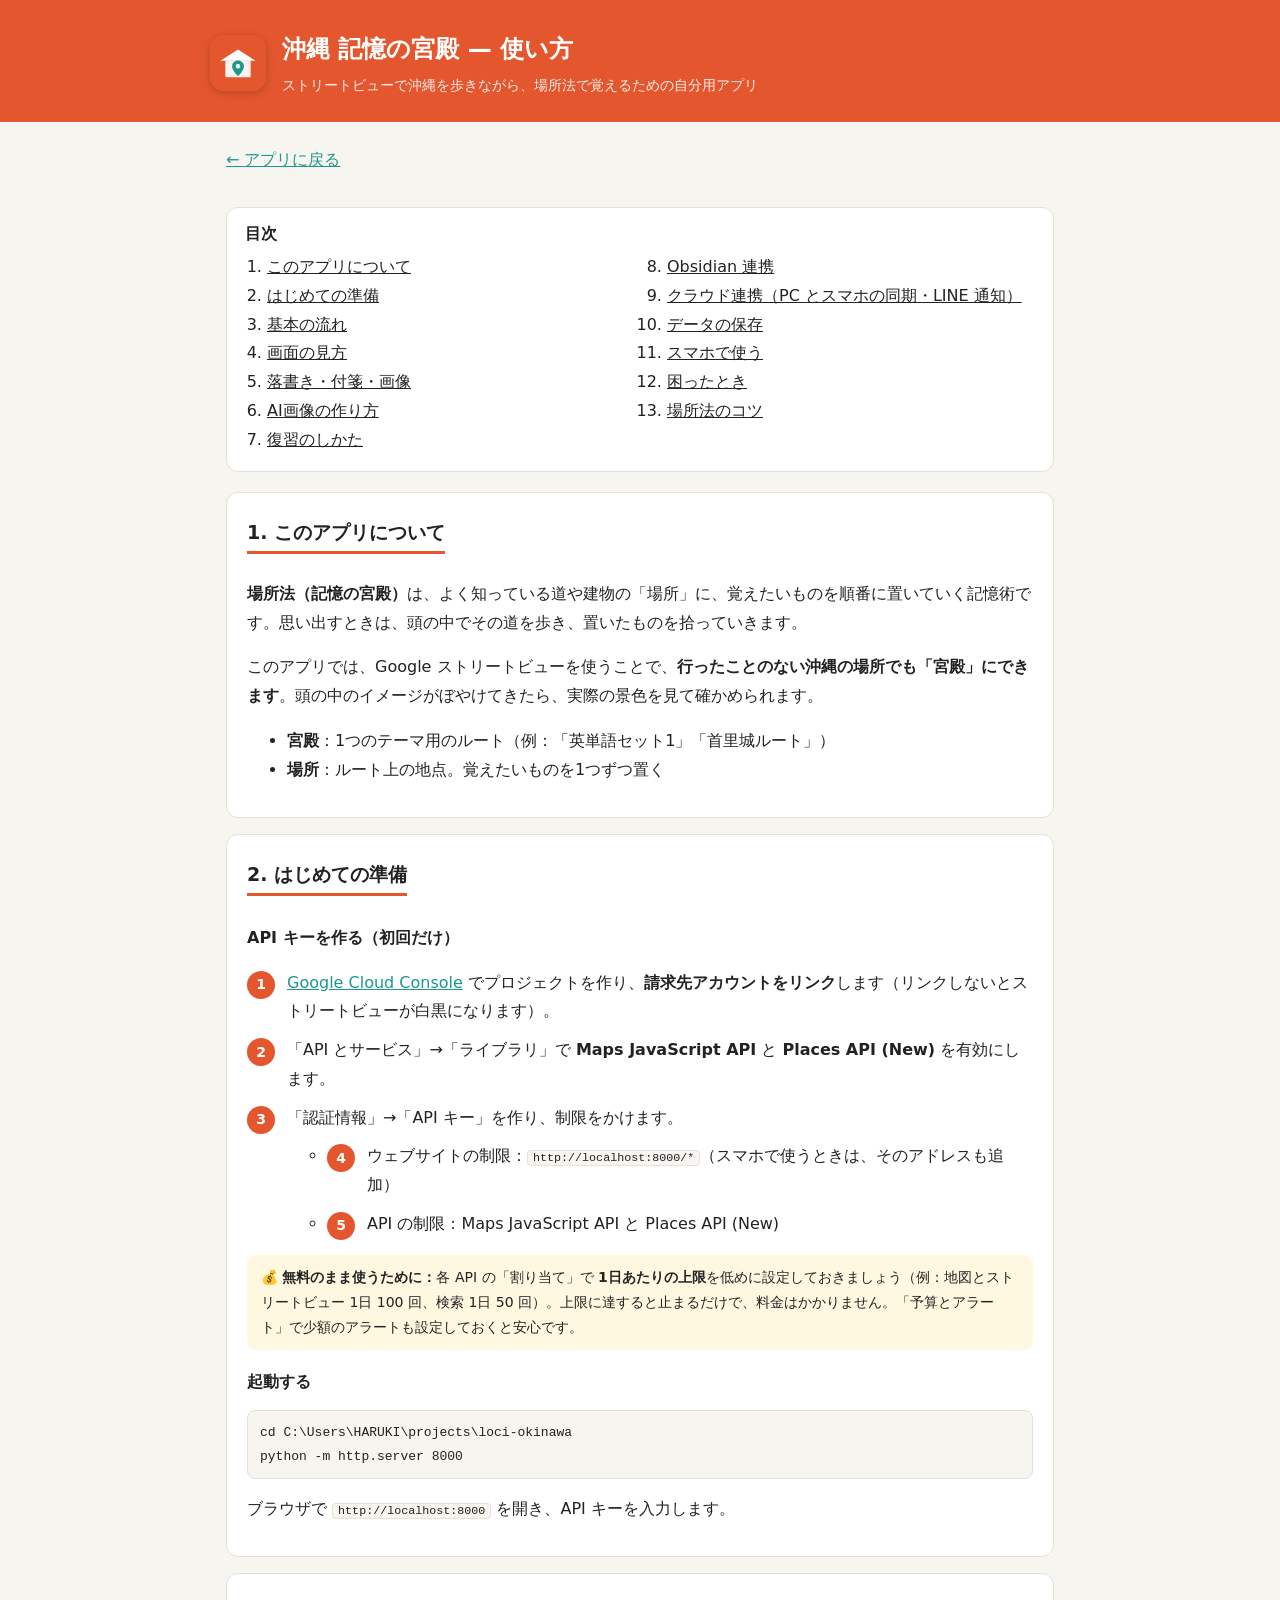
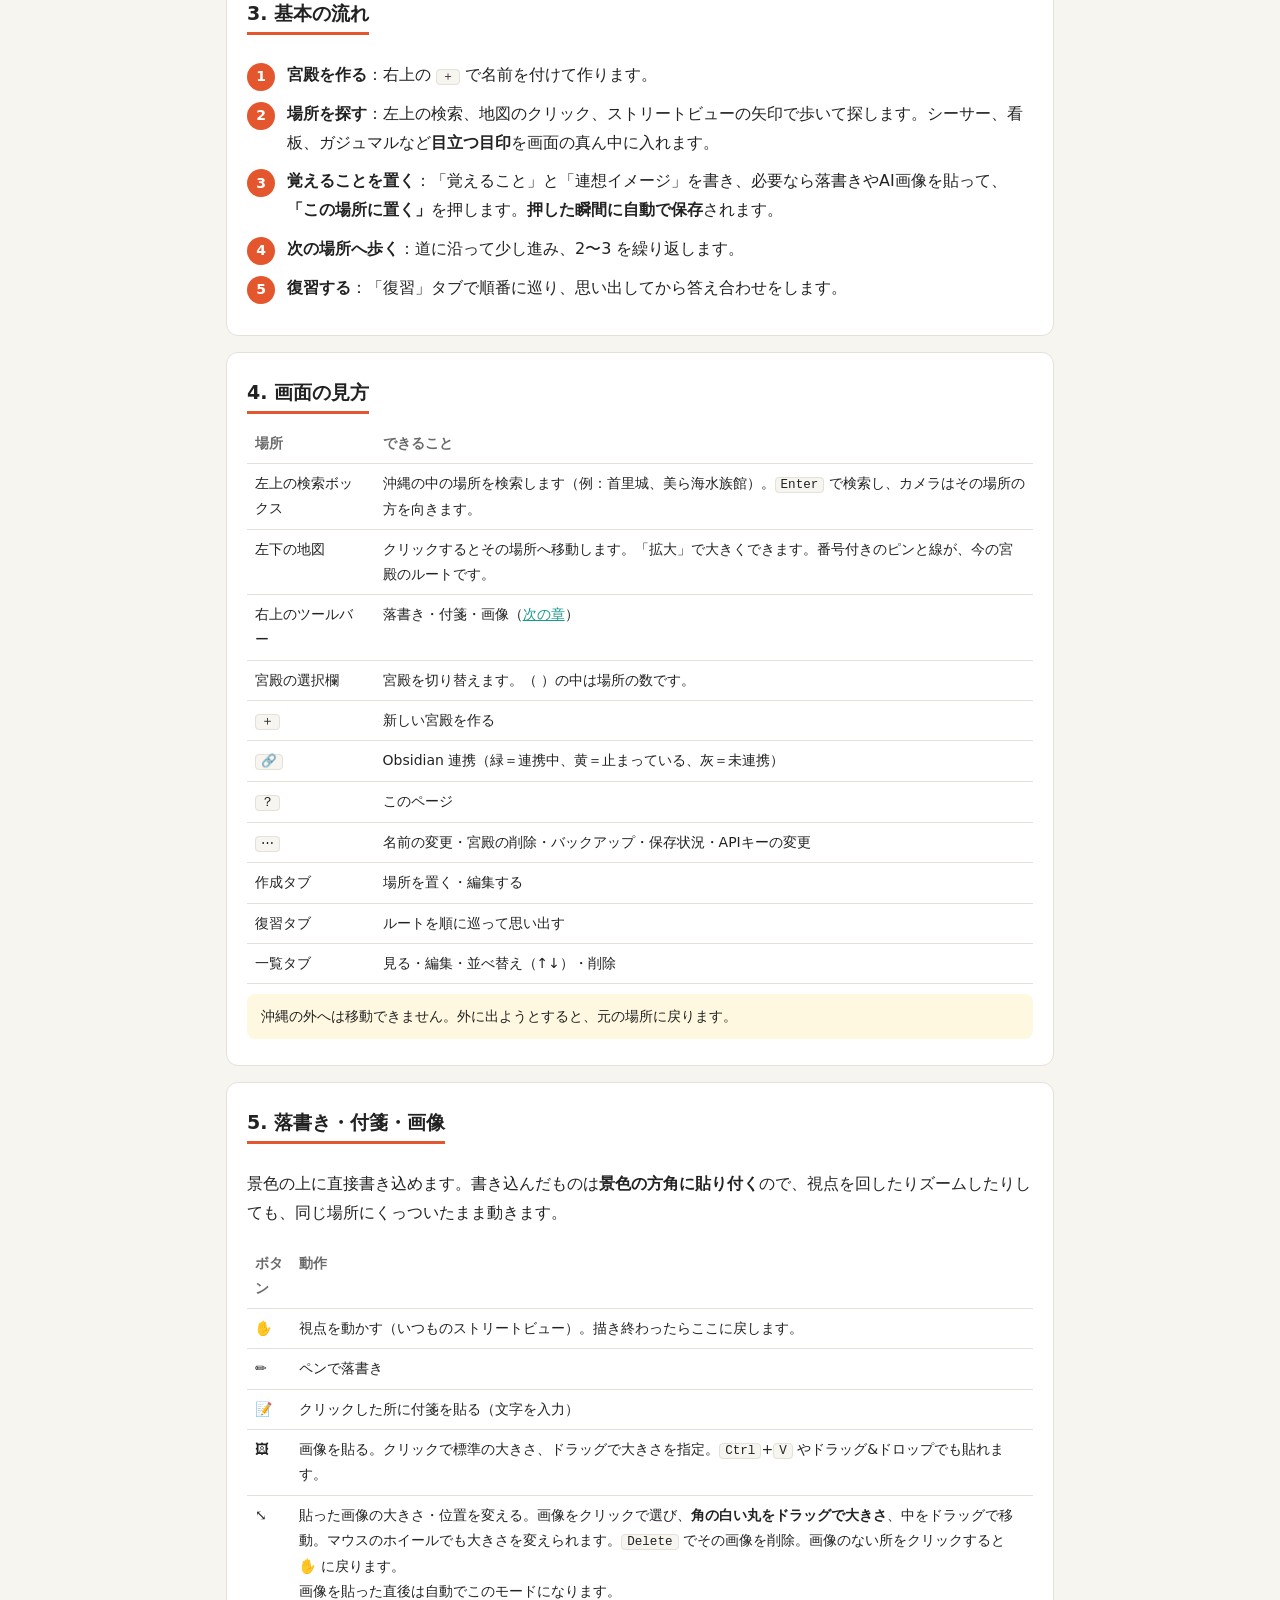
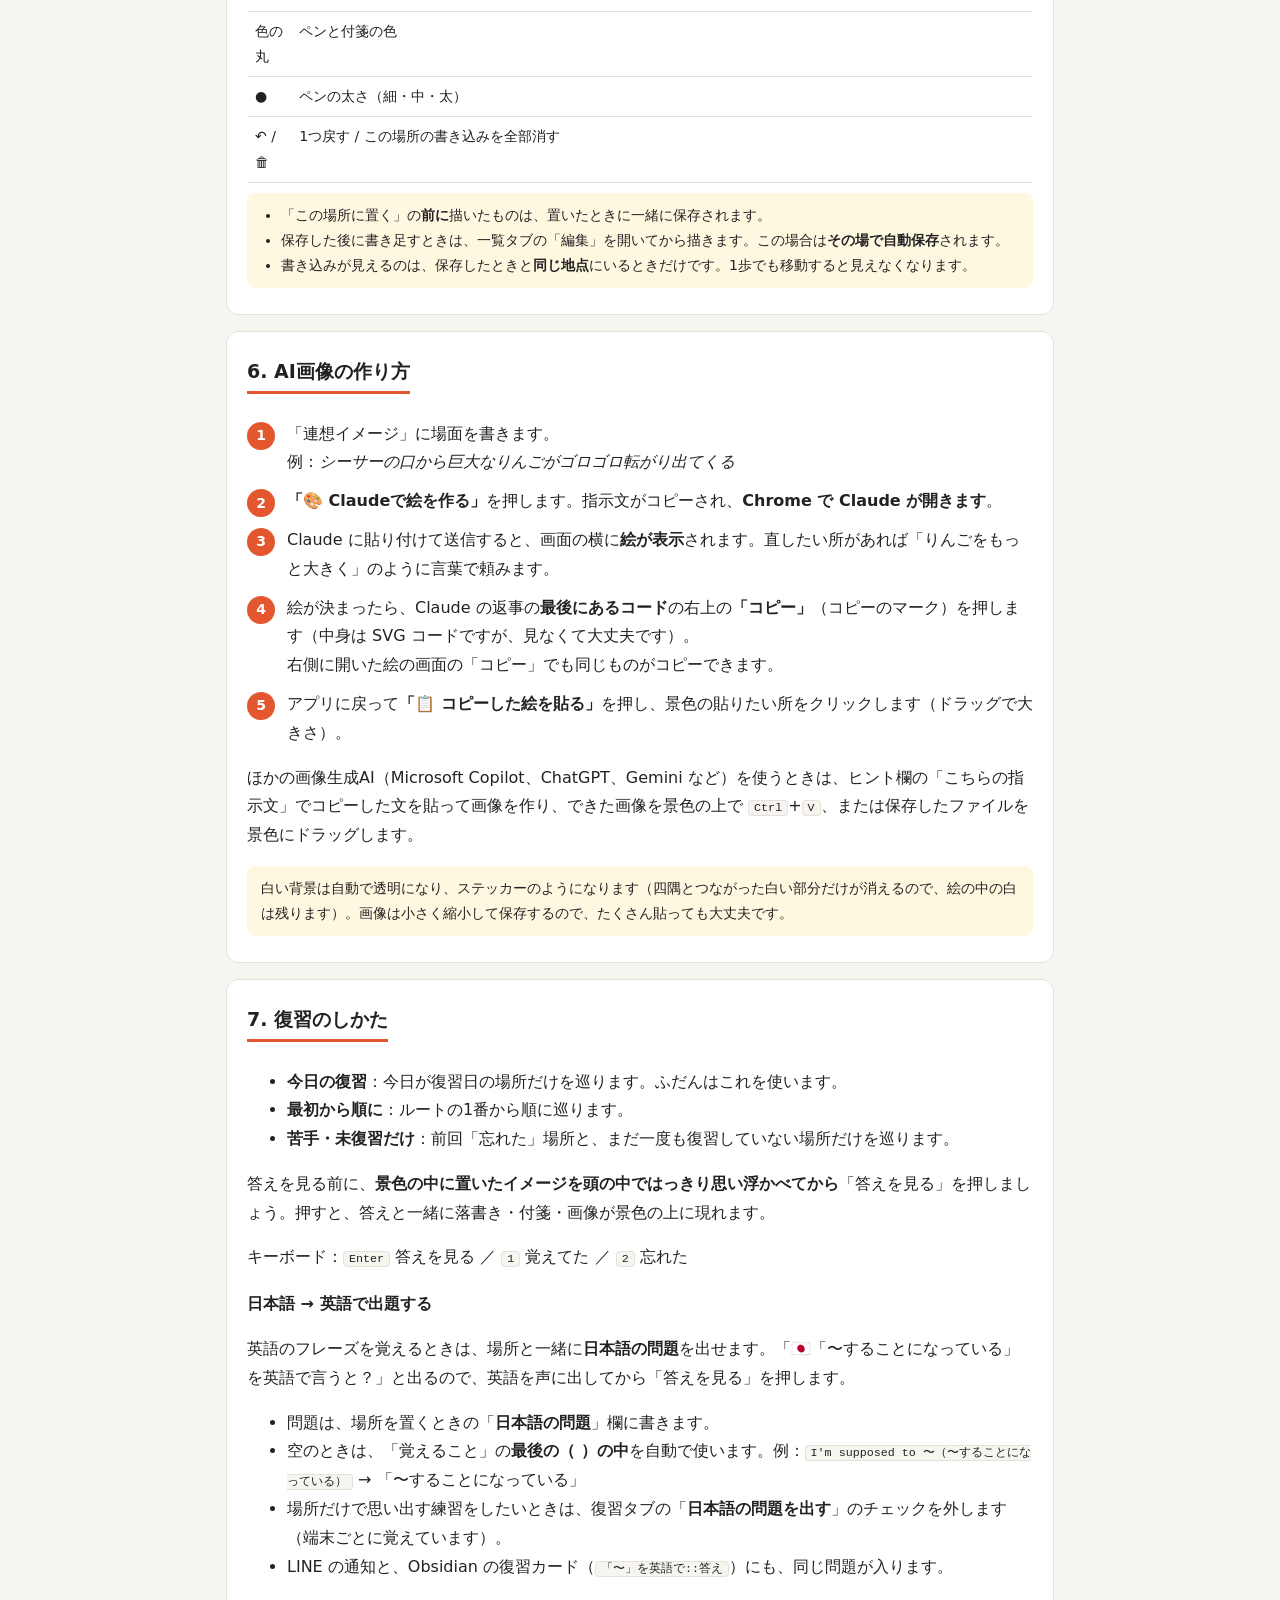
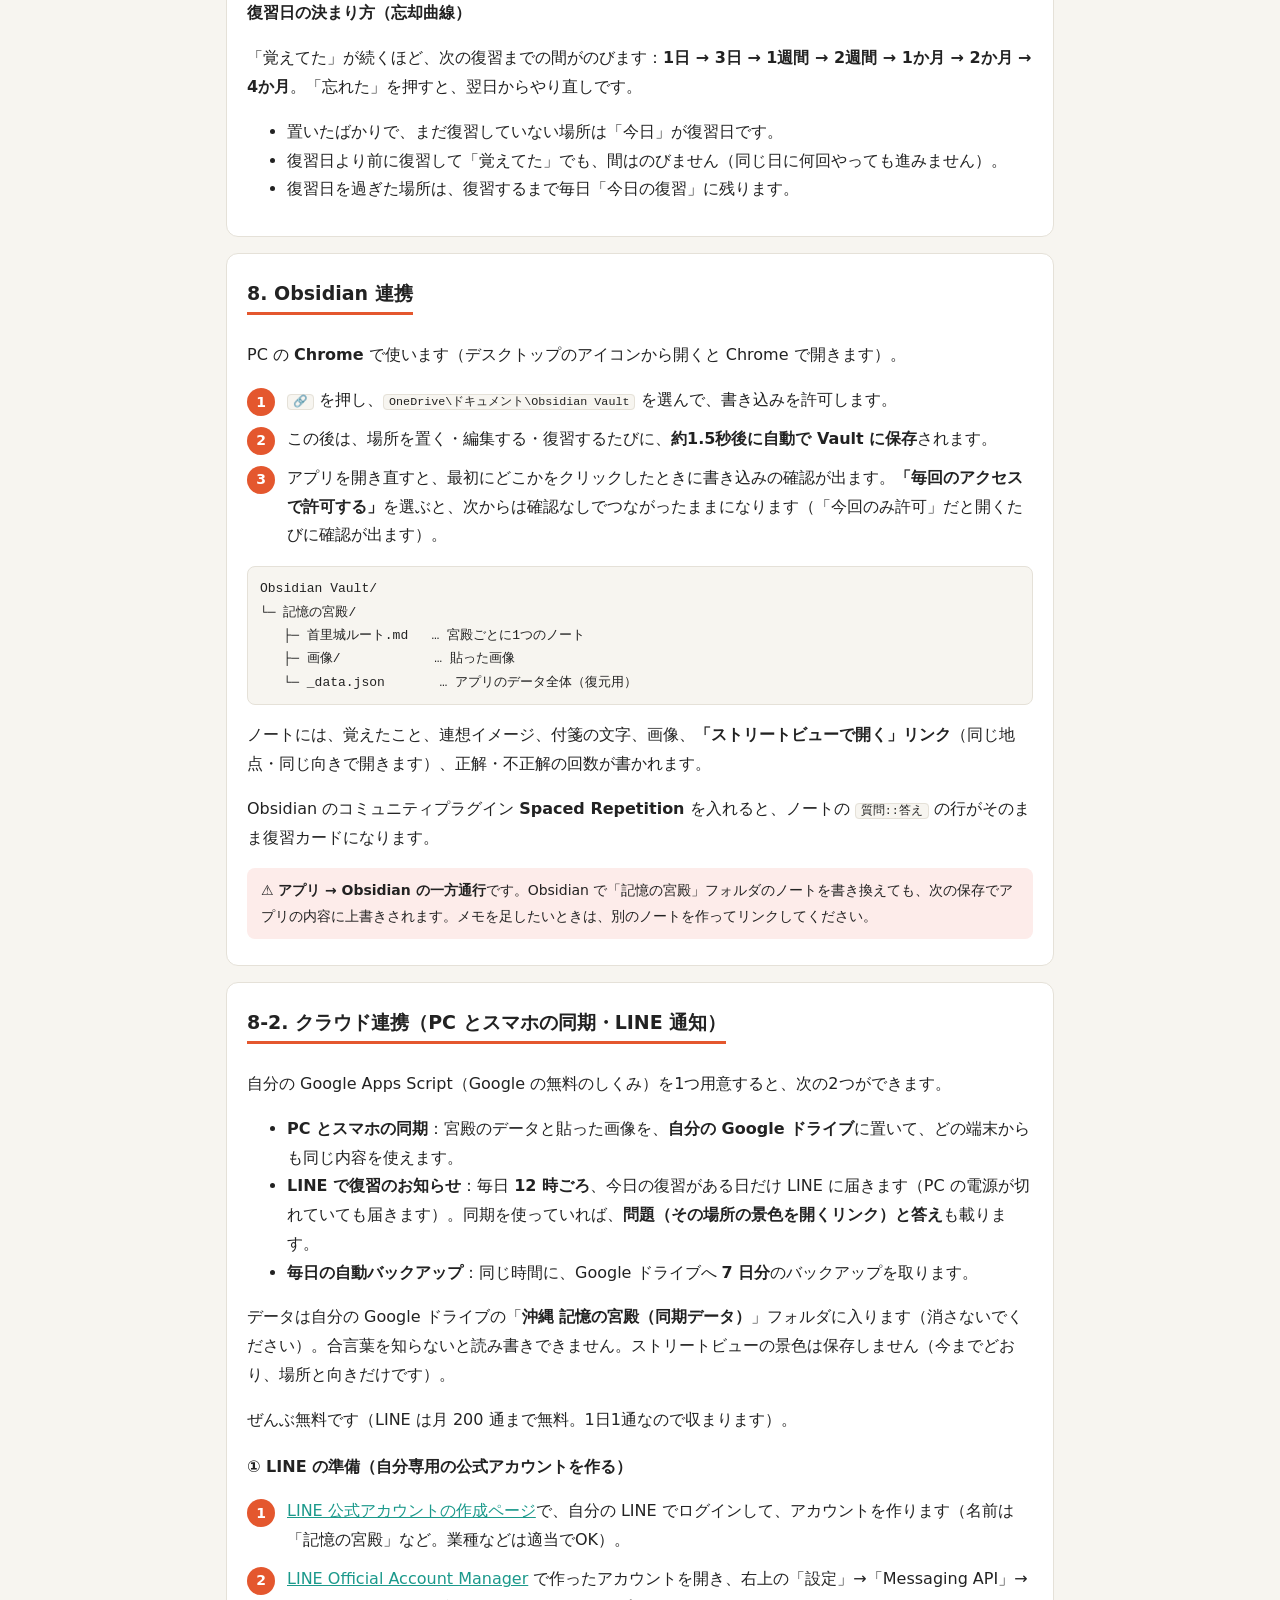
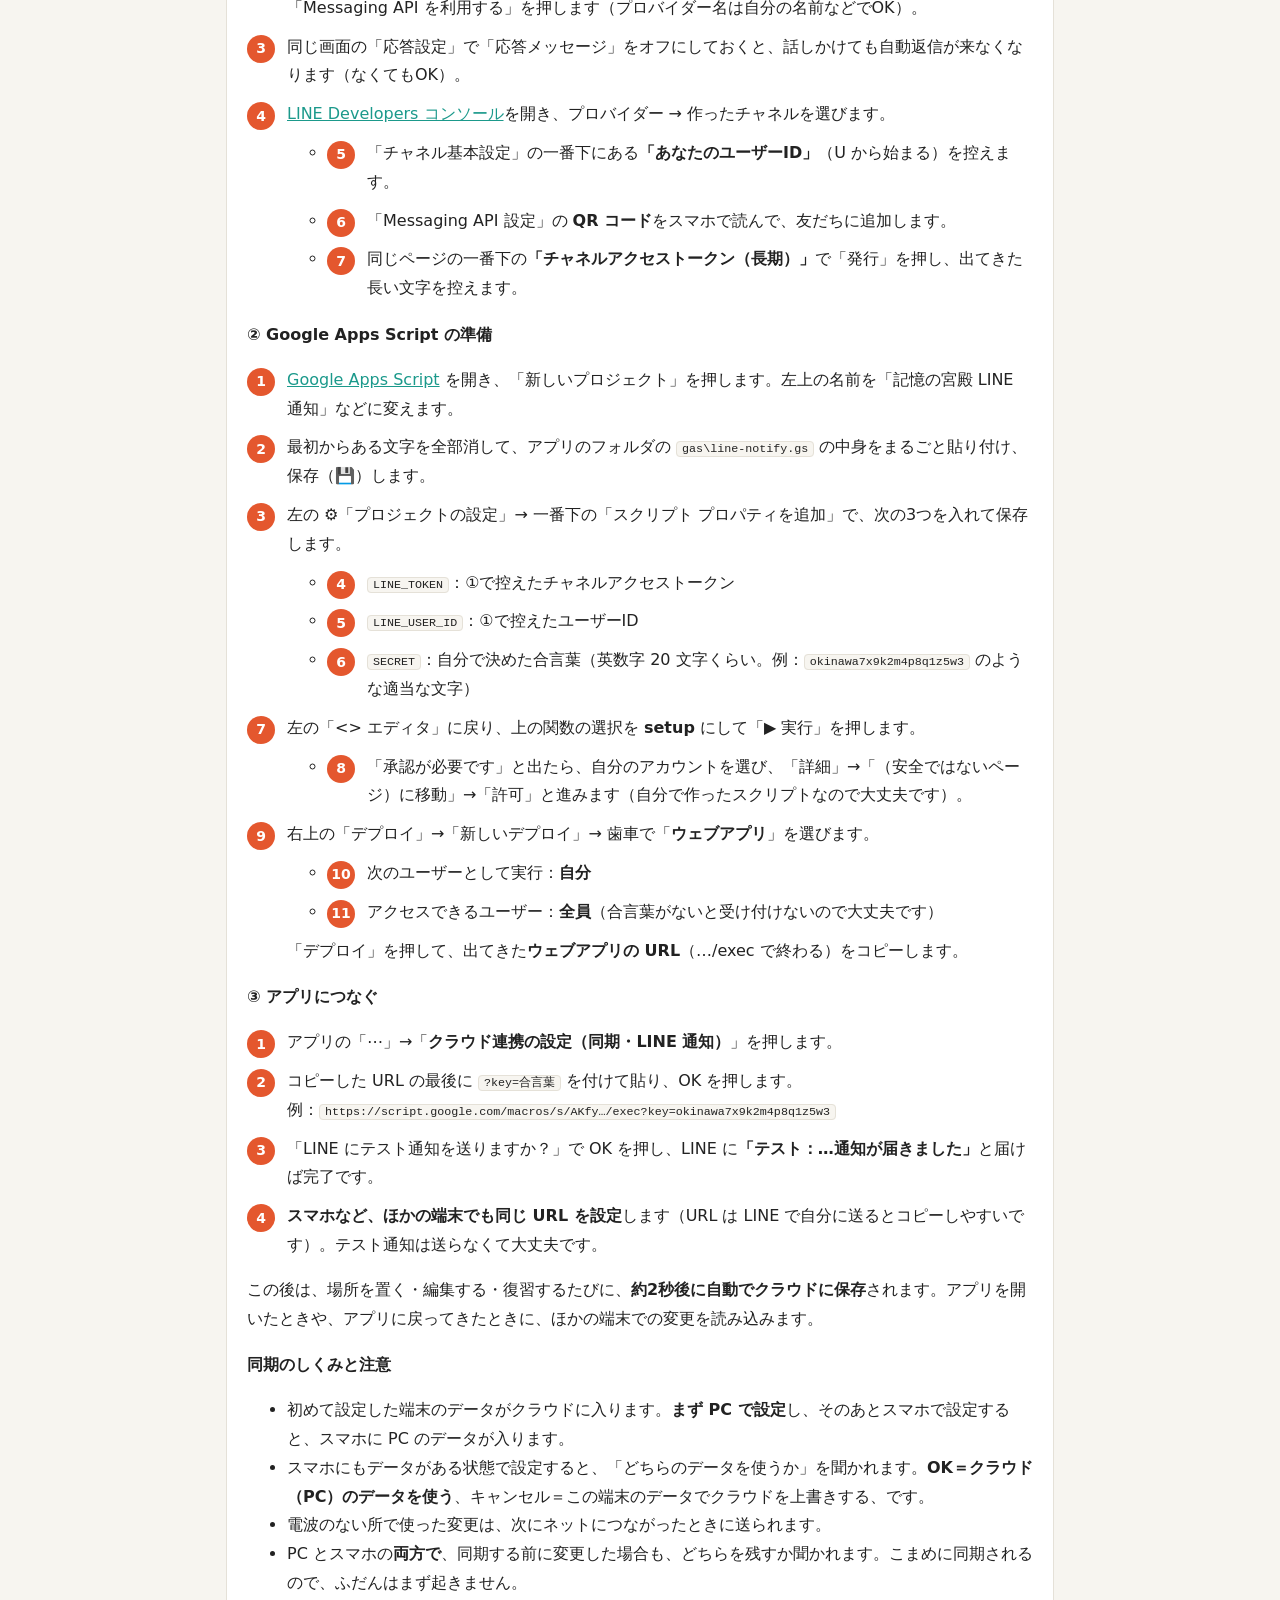
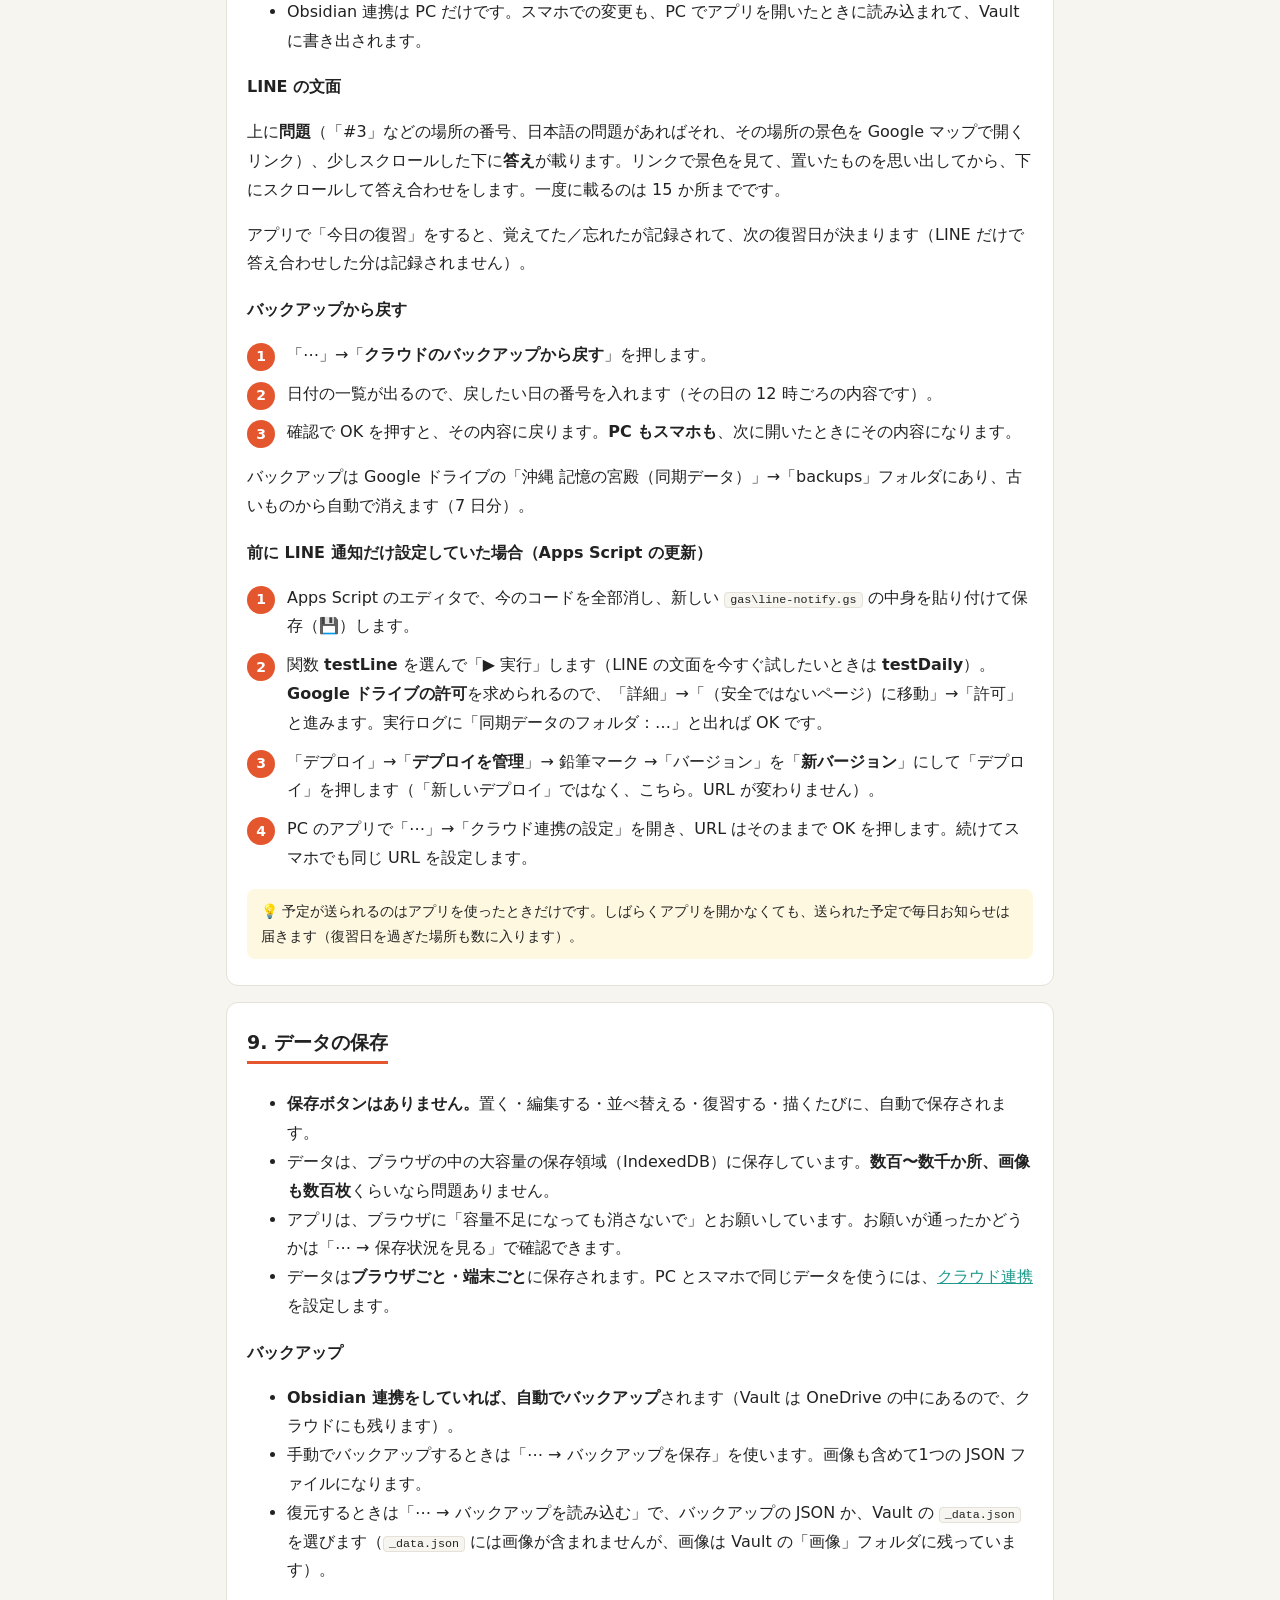
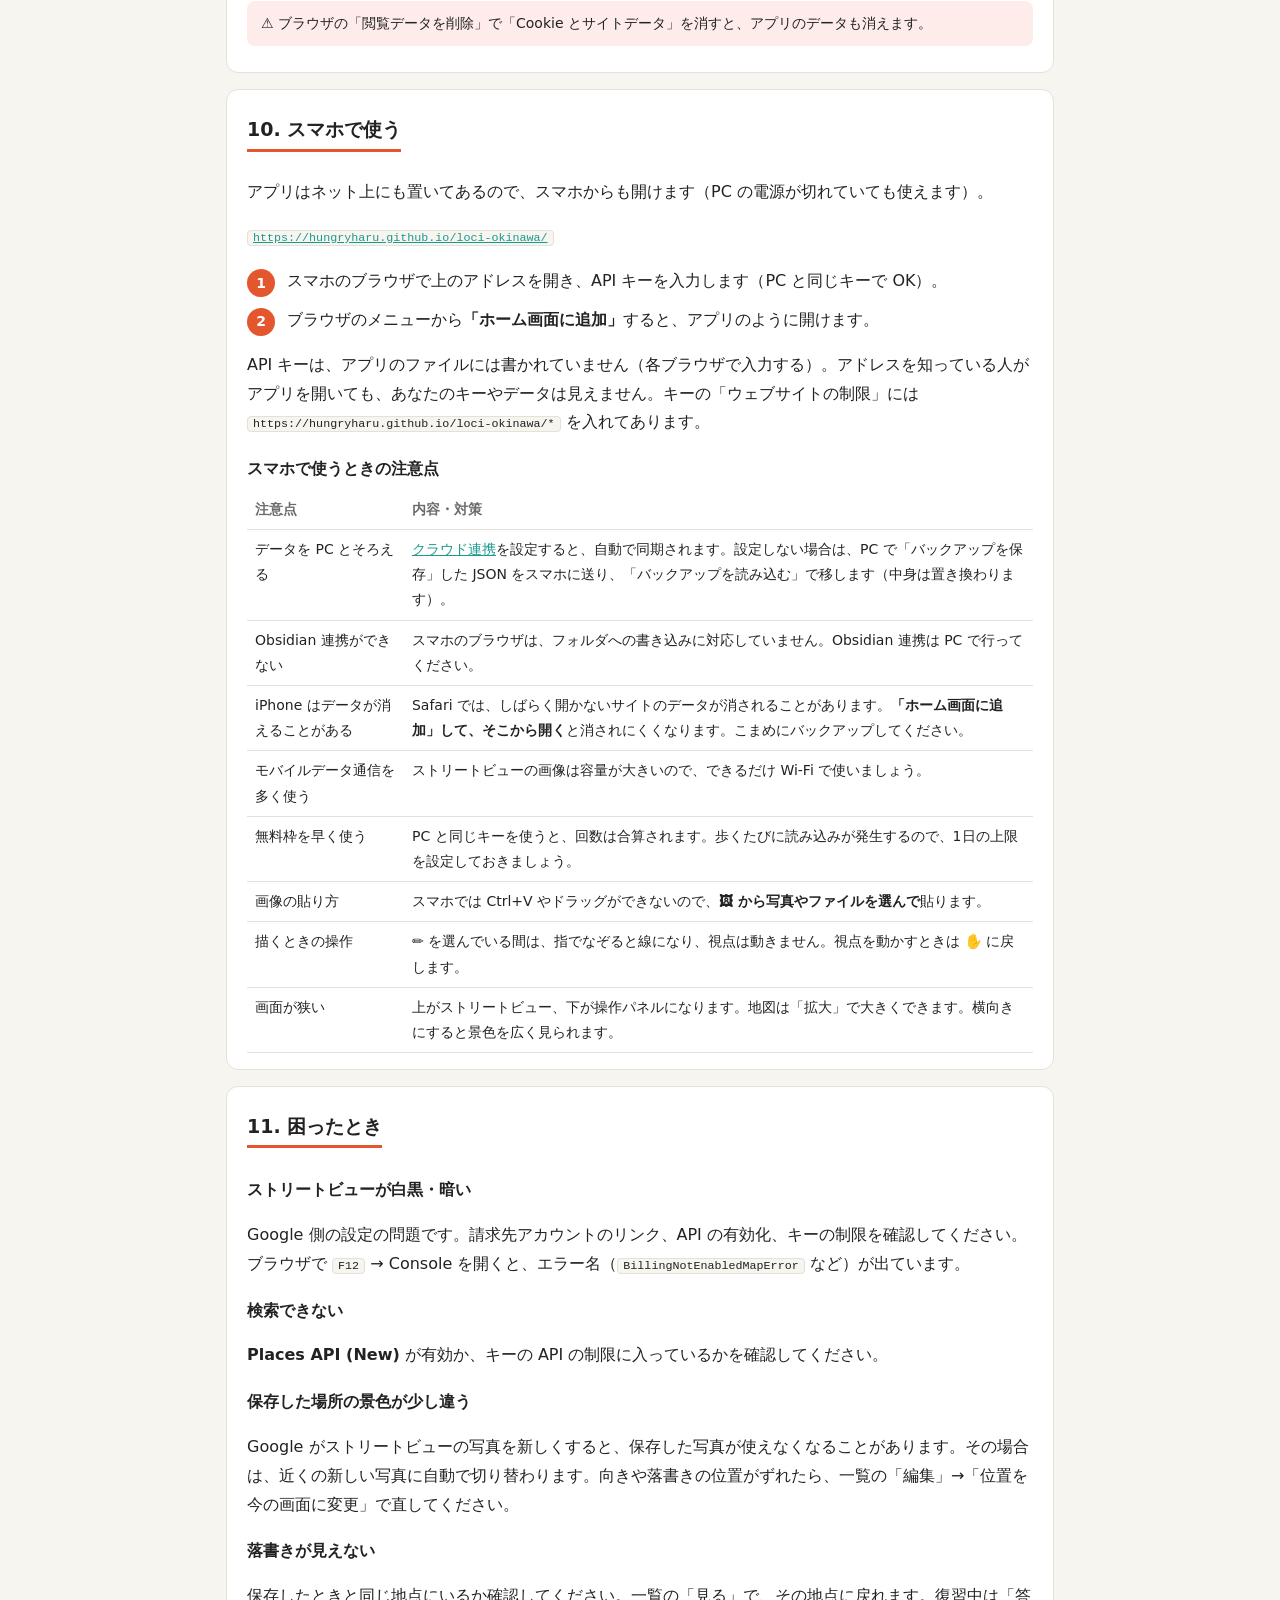
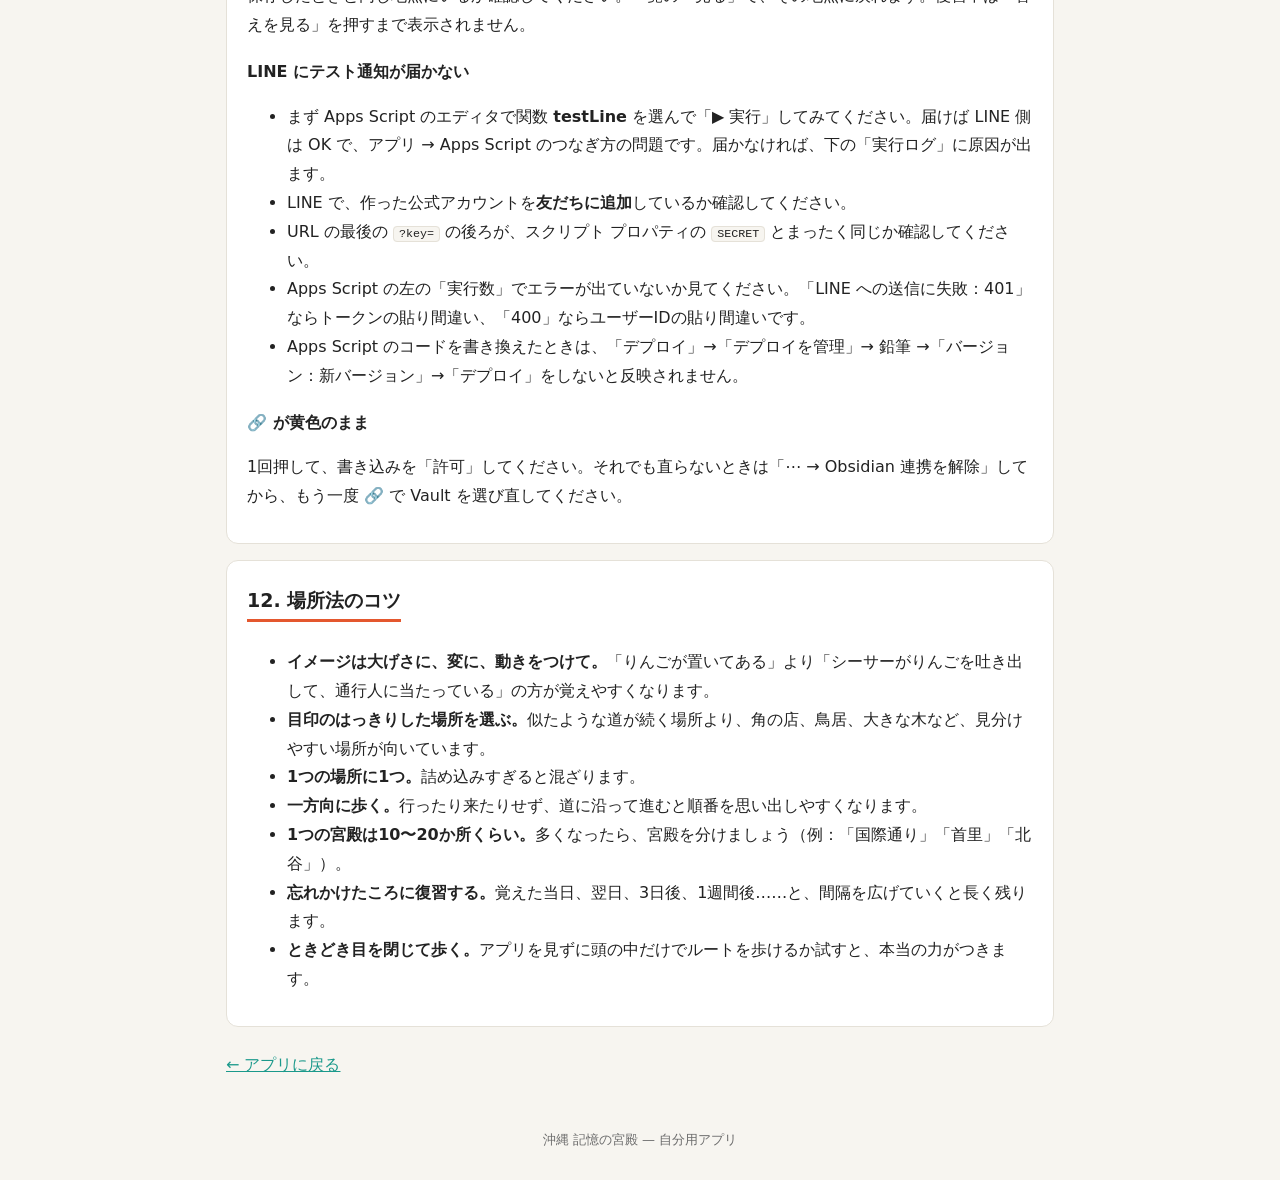
==== commit 62c4d2cd: "日本語 → 英語の出題を追加 - 場所に「日本語の問題」欄（空なら「覚えること」の最後の（ ）の中を使う） - 復習で「🇯🇵〜を英語で言うと？」を表示（チェックで切り替え、端末ごとに記憶） - LIN" ====
--- a/help.html
+++ b/help.html
@@ -191,6 +191,14 @@
     </ul>
     <p>答えを見る前に、<b>景色の中に置いたイメージを頭の中ではっきり思い浮かべてから</b>「答えを見る」を押しましょう。押すと、答えと一緒に落書き・付箋・画像が景色の上に現れます。</p>
     <p>キーボード：<kbd>Enter</kbd> 答えを見る ／ <kbd>1</kbd> 覚えてた ／ <kbd>2</kbd> 忘れた</p>
+    <h3>日本語 → 英語で出題する</h3>
+    <p>英語のフレーズを覚えるときは、場所と一緒に<b>日本語の問題</b>を出せます。「🇯🇵「〜することになっている」を英語で言うと？」と出るので、英語を声に出してから「答えを見る」を押します。</p>
+    <ul>
+      <li>問題は、場所を置くときの「<b>日本語の問題</b>」欄に書きます。</li>
+      <li>空のときは、「覚えること」の<b>最後の（ ）の中</b>を自動で使います。例：<code>I'm supposed to 〜（〜することになっている）</code> → 「〜することになっている」</li>
+      <li>場所だけで思い出す練習をしたいときは、復習タブの「<b>日本語の問題を出す</b>」のチェックを外します（端末ごとに覚えています）。</li>
+      <li>LINE の通知と、Obsidian の復習カード（<code>「〜」を英語で::答え</code>）にも、同じ問題が入ります。</li>
+    </ul>
     <h3>復習日の決まり方（忘却曲線）</h3>
     <p>「覚えてた」が続くほど、次の復習までの間がのびます：<b>1日 → 3日 → 1週間 → 2週間 → 1か月 → 2か月 → 4か月</b>。「忘れた」を押すと、翌日からやり直しです。</p>
     <ul>
@@ -285,7 +293,7 @@
     </ul>
 
     <h3>LINE の文面</h3>
-    <p>上に<b>問題</b>（「#3」などの場所の番号と、その場所の景色を Google マップで開くリンク）、少しスクロールした下に<b>答え</b>が載ります。リンクで景色を見て、置いたものを思い出してから、下にスクロールして答え合わせをします。一度に載るのは 15 か所までです。</p>
+    <p>上に<b>問題</b>（「#3」などの場所の番号、日本語の問題があればそれ、その場所の景色を Google マップで開くリンク）、少しスクロールした下に<b>答え</b>が載ります。リンクで景色を見て、置いたものを思い出してから、下にスクロールして答え合わせをします。一度に載るのは 15 か所までです。</p>
     <p>アプリで「今日の復習」をすると、覚えてた／忘れたが記録されて、次の復習日が決まります（LINE だけで答え合わせした分は記録されません）。</p>
 
     <h3>バックアップから戻す</h3>
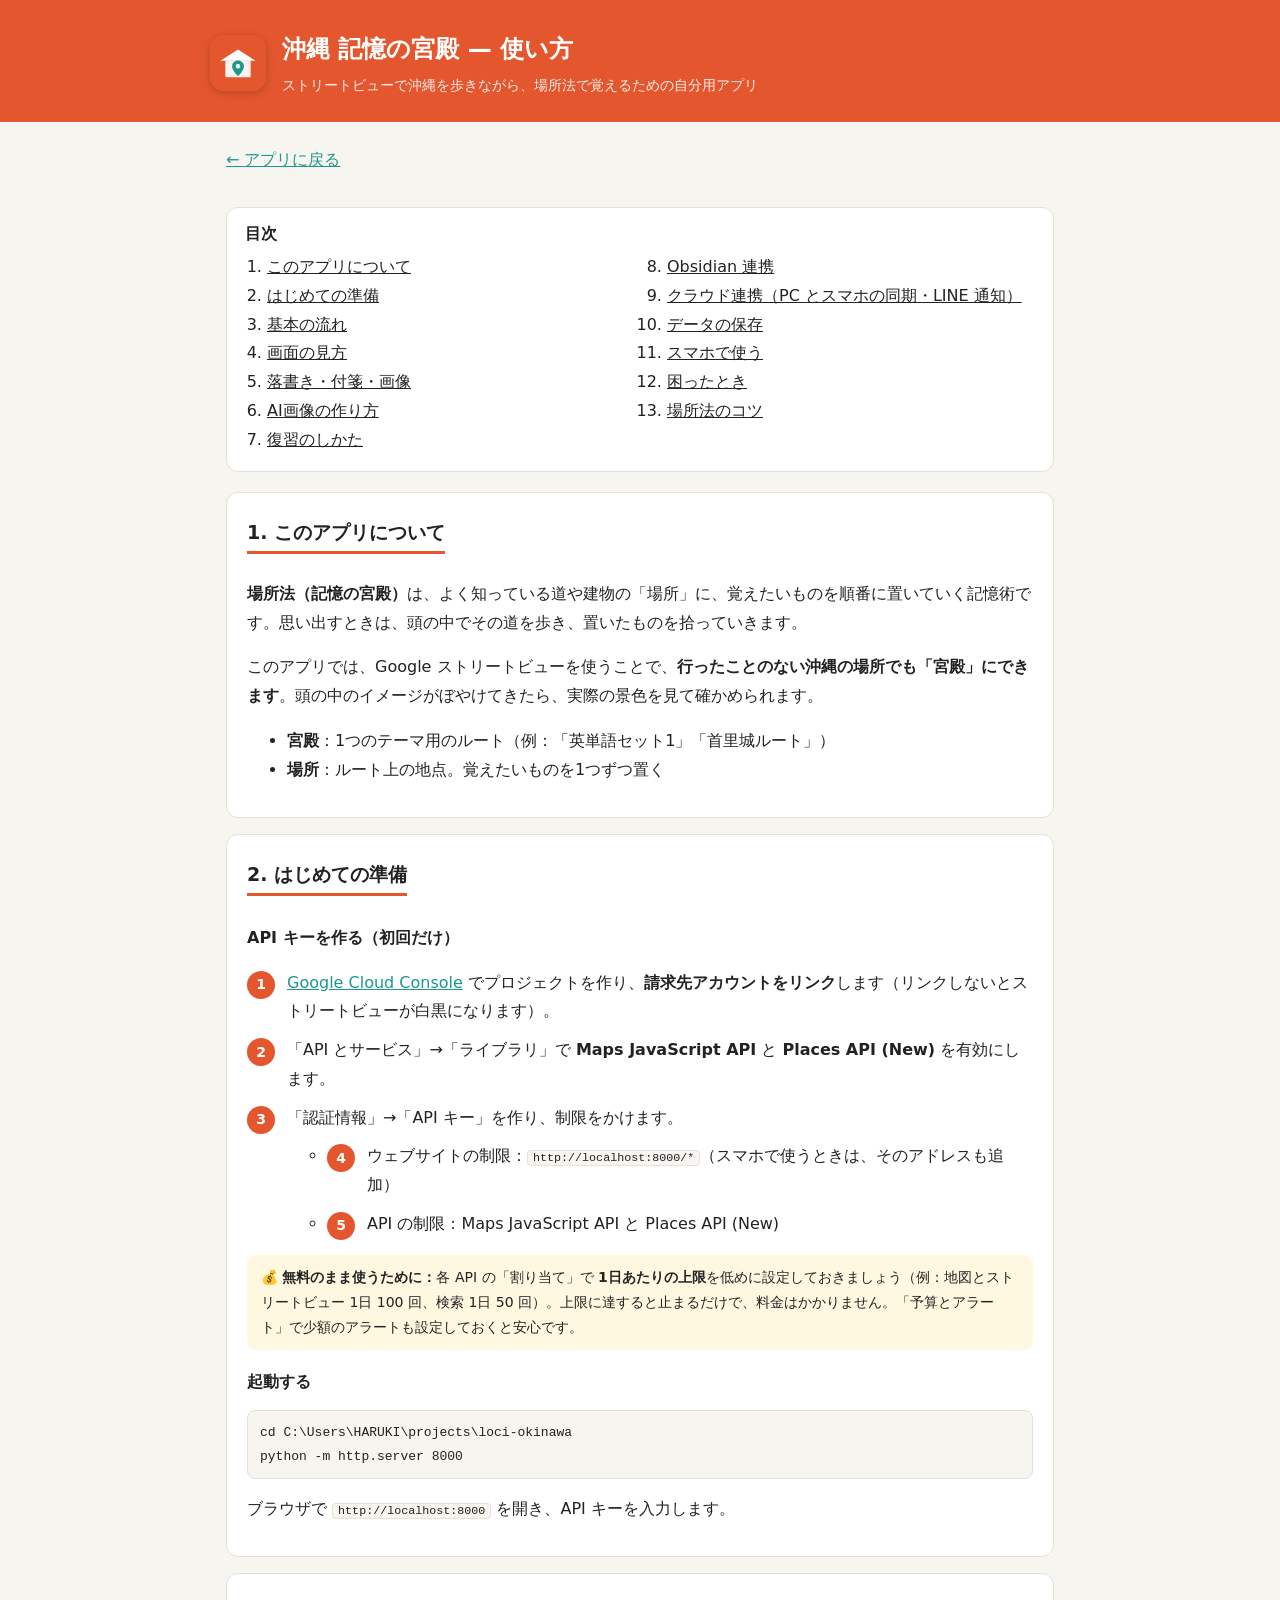
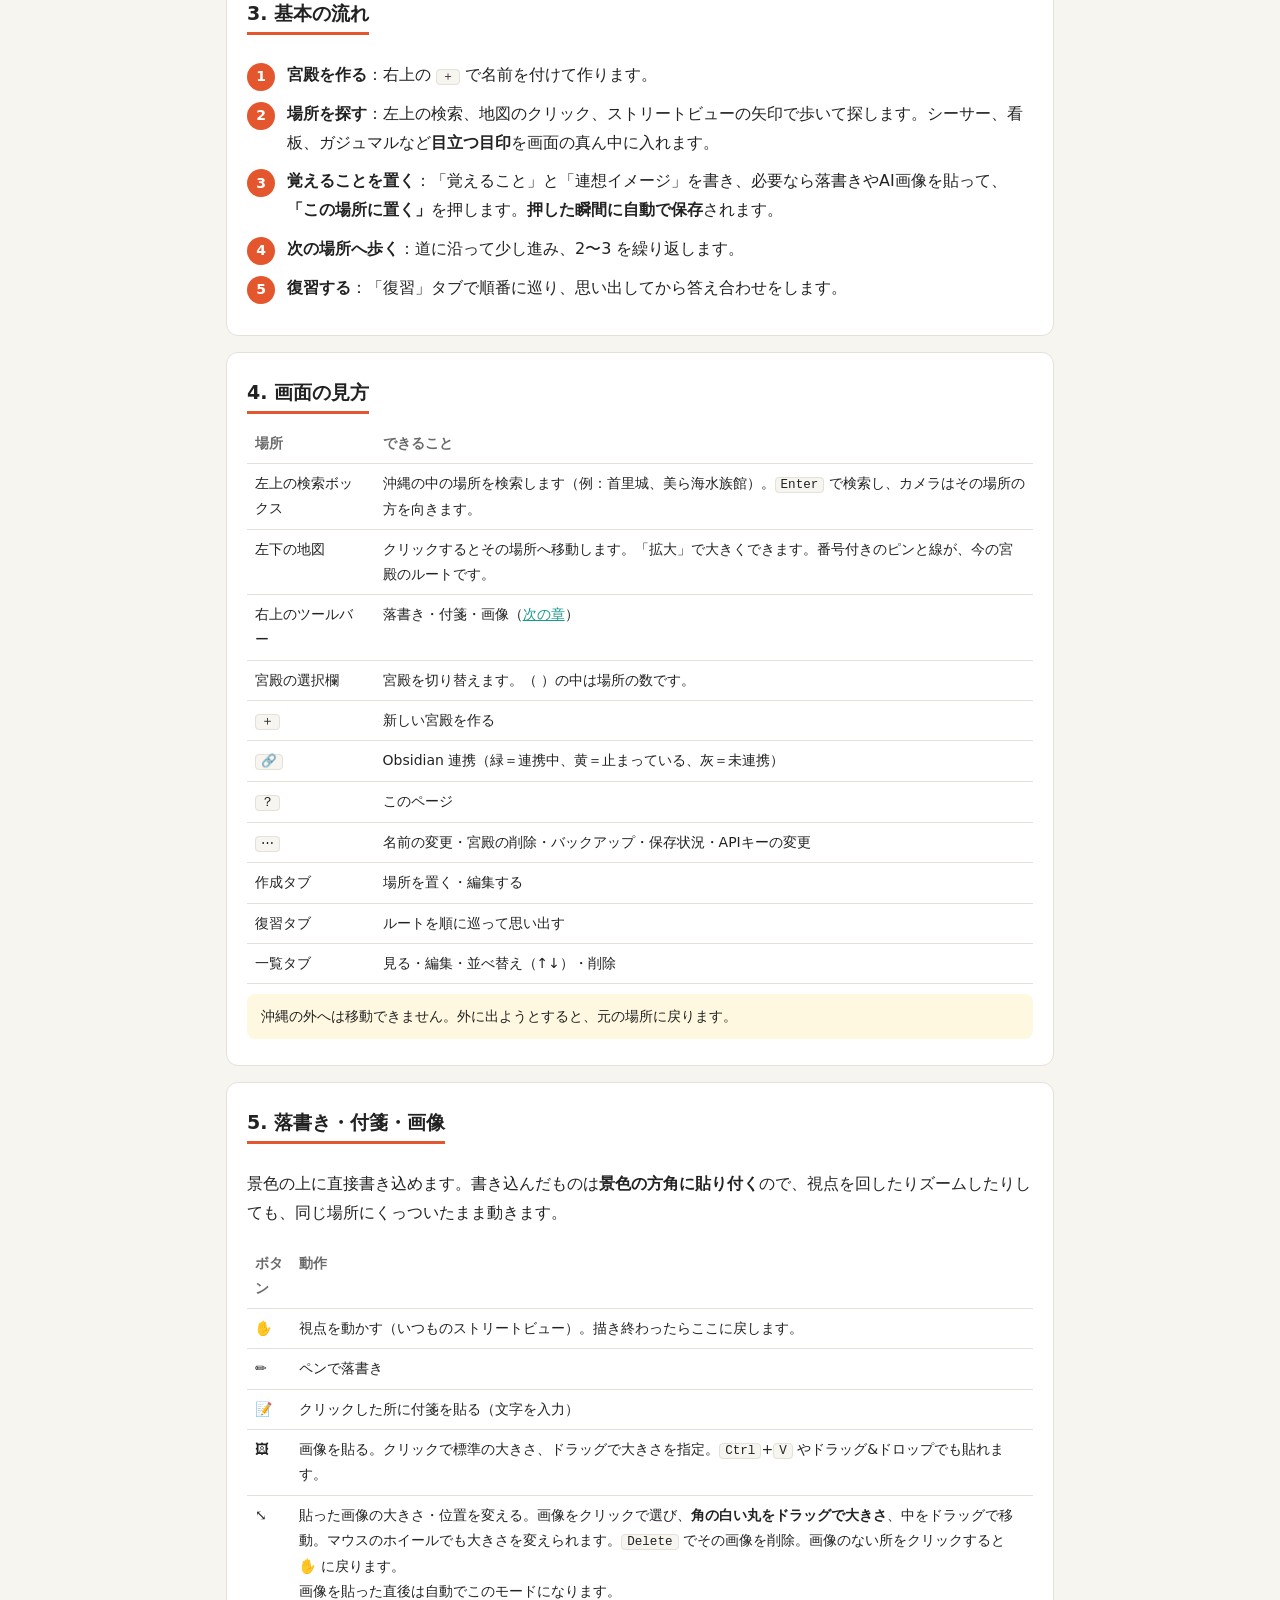
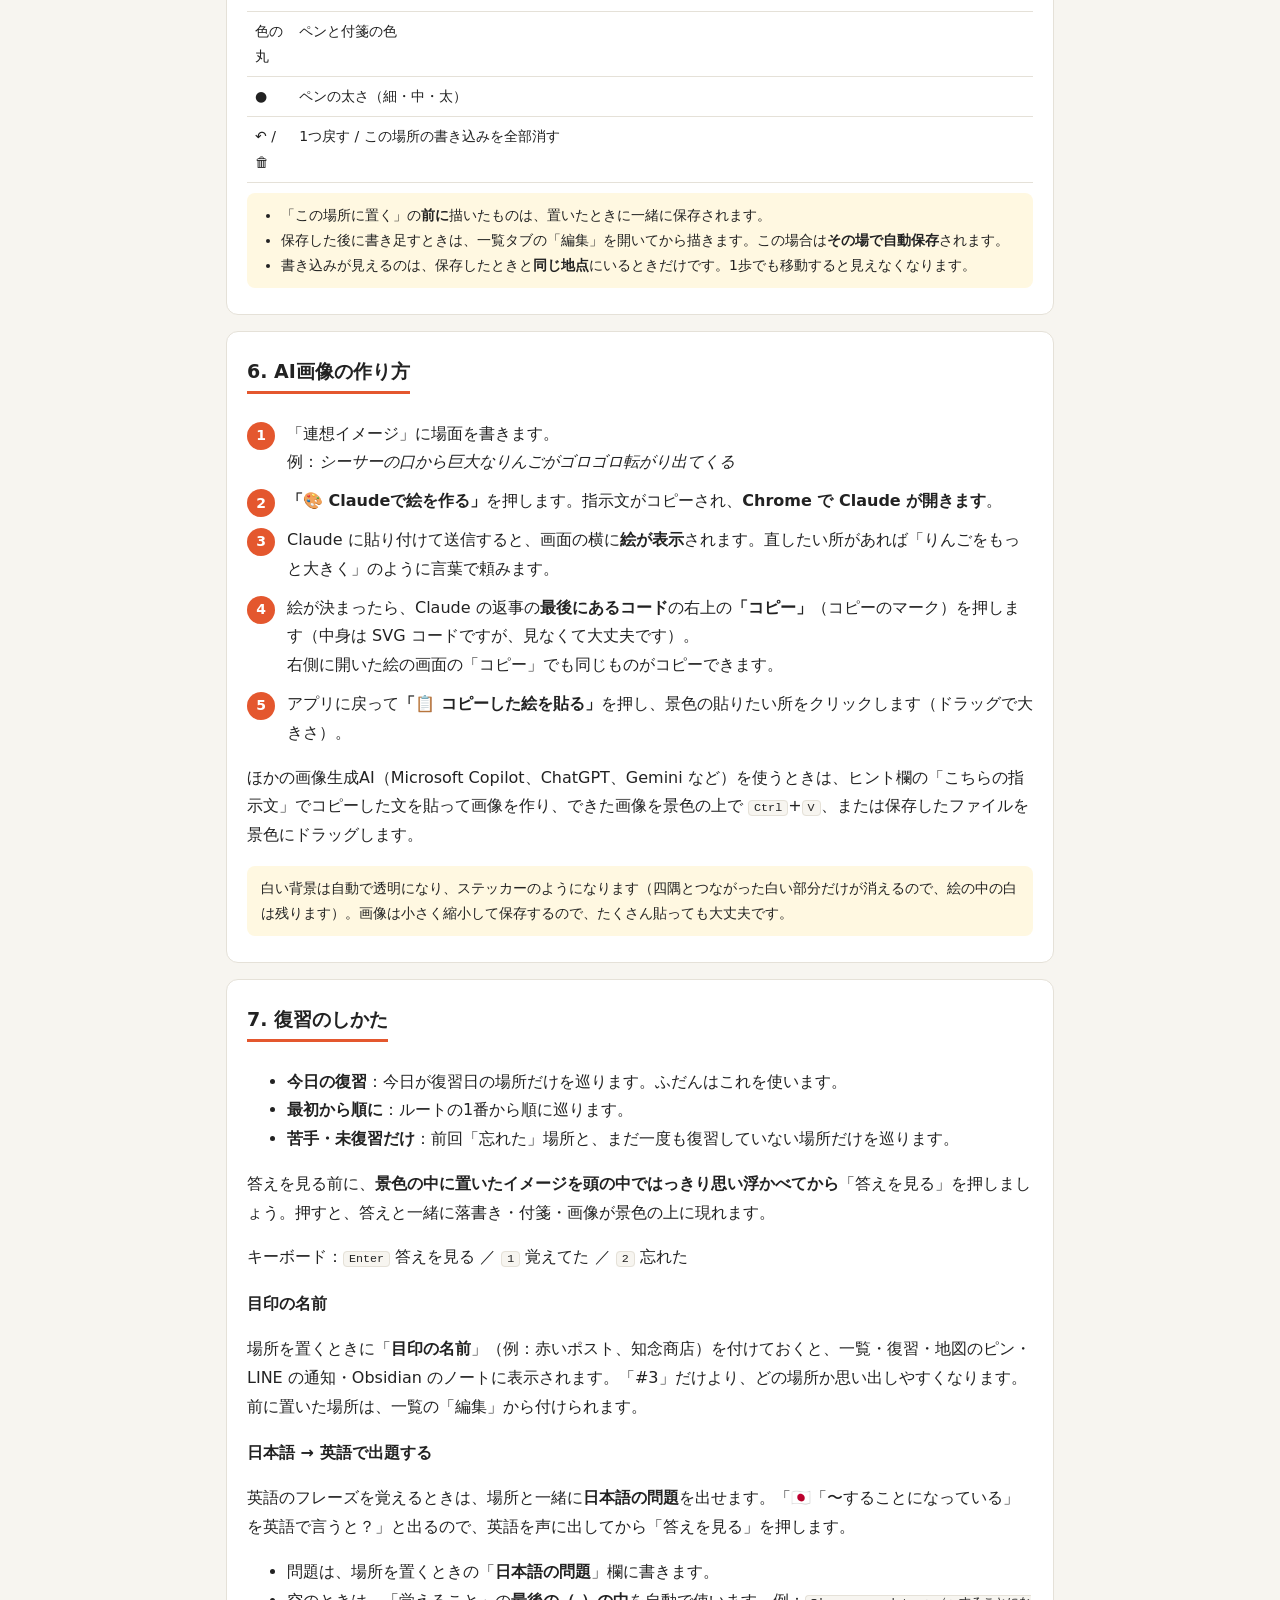
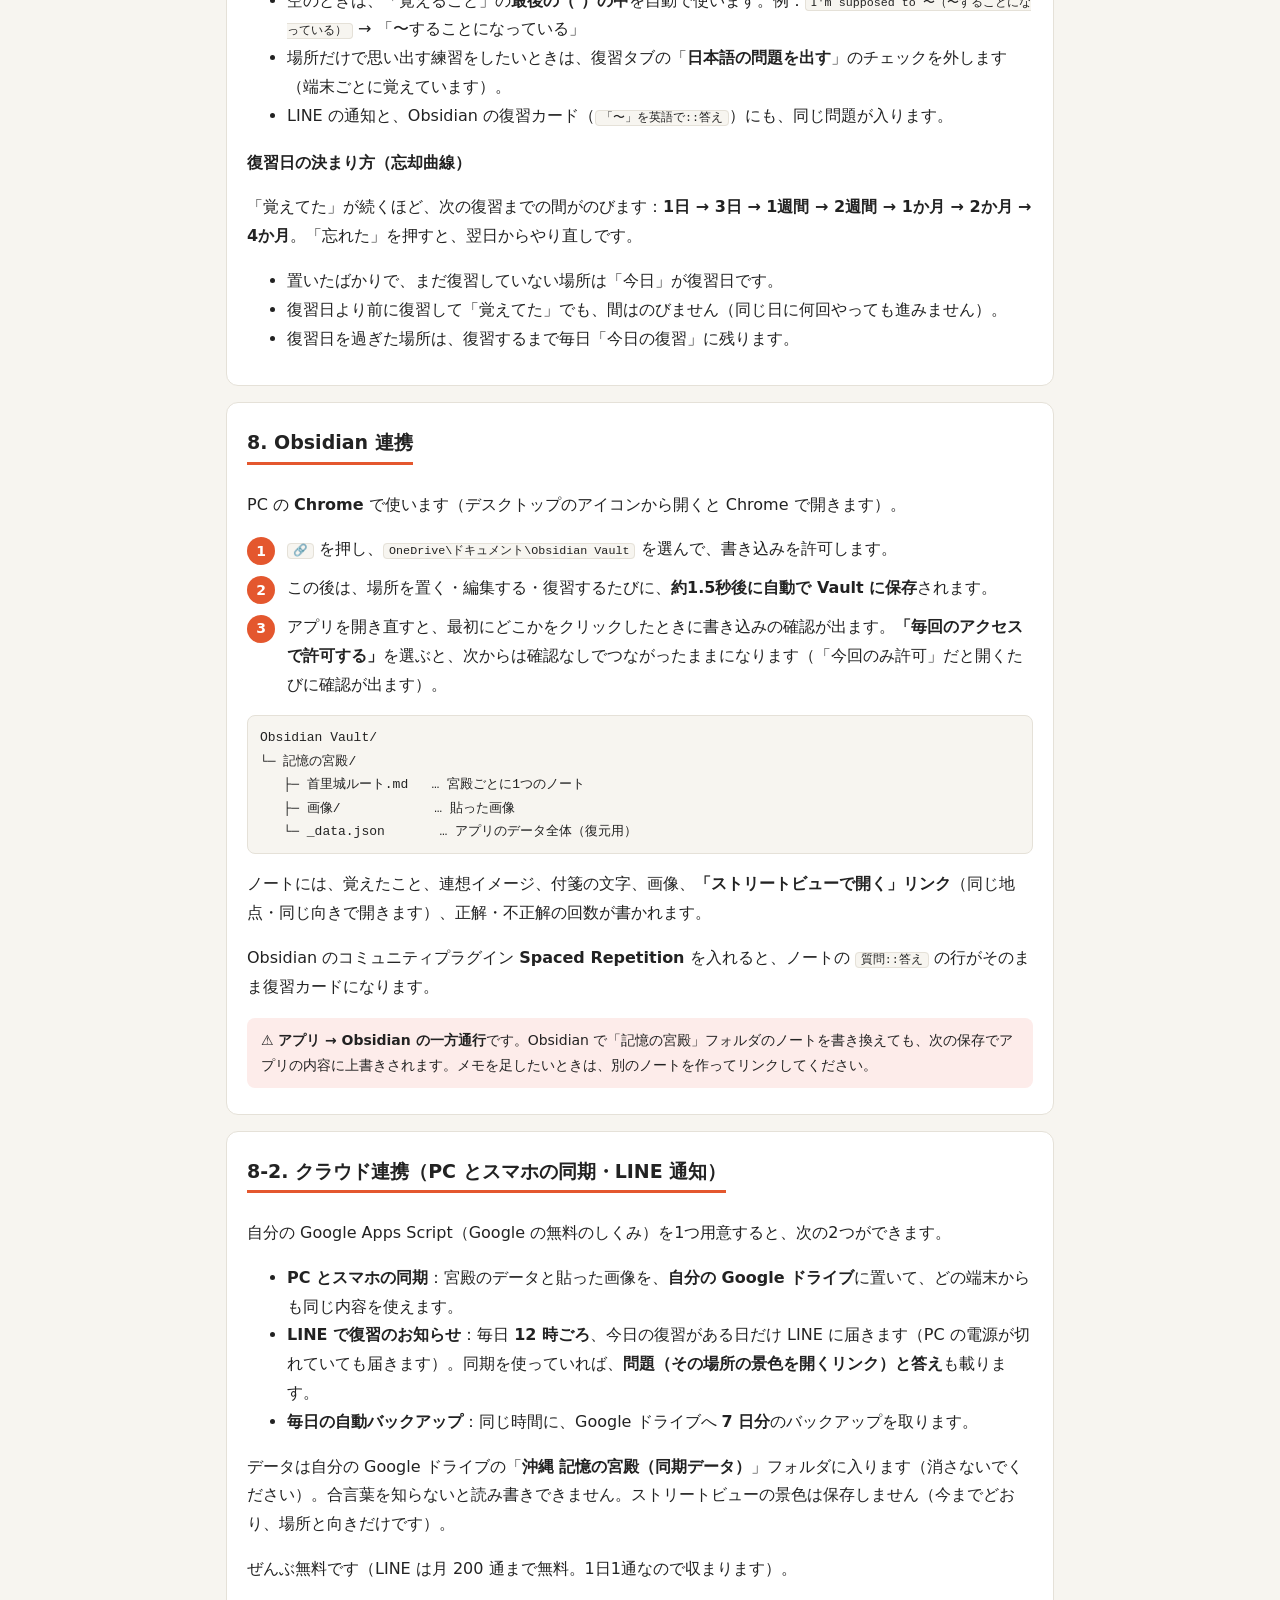
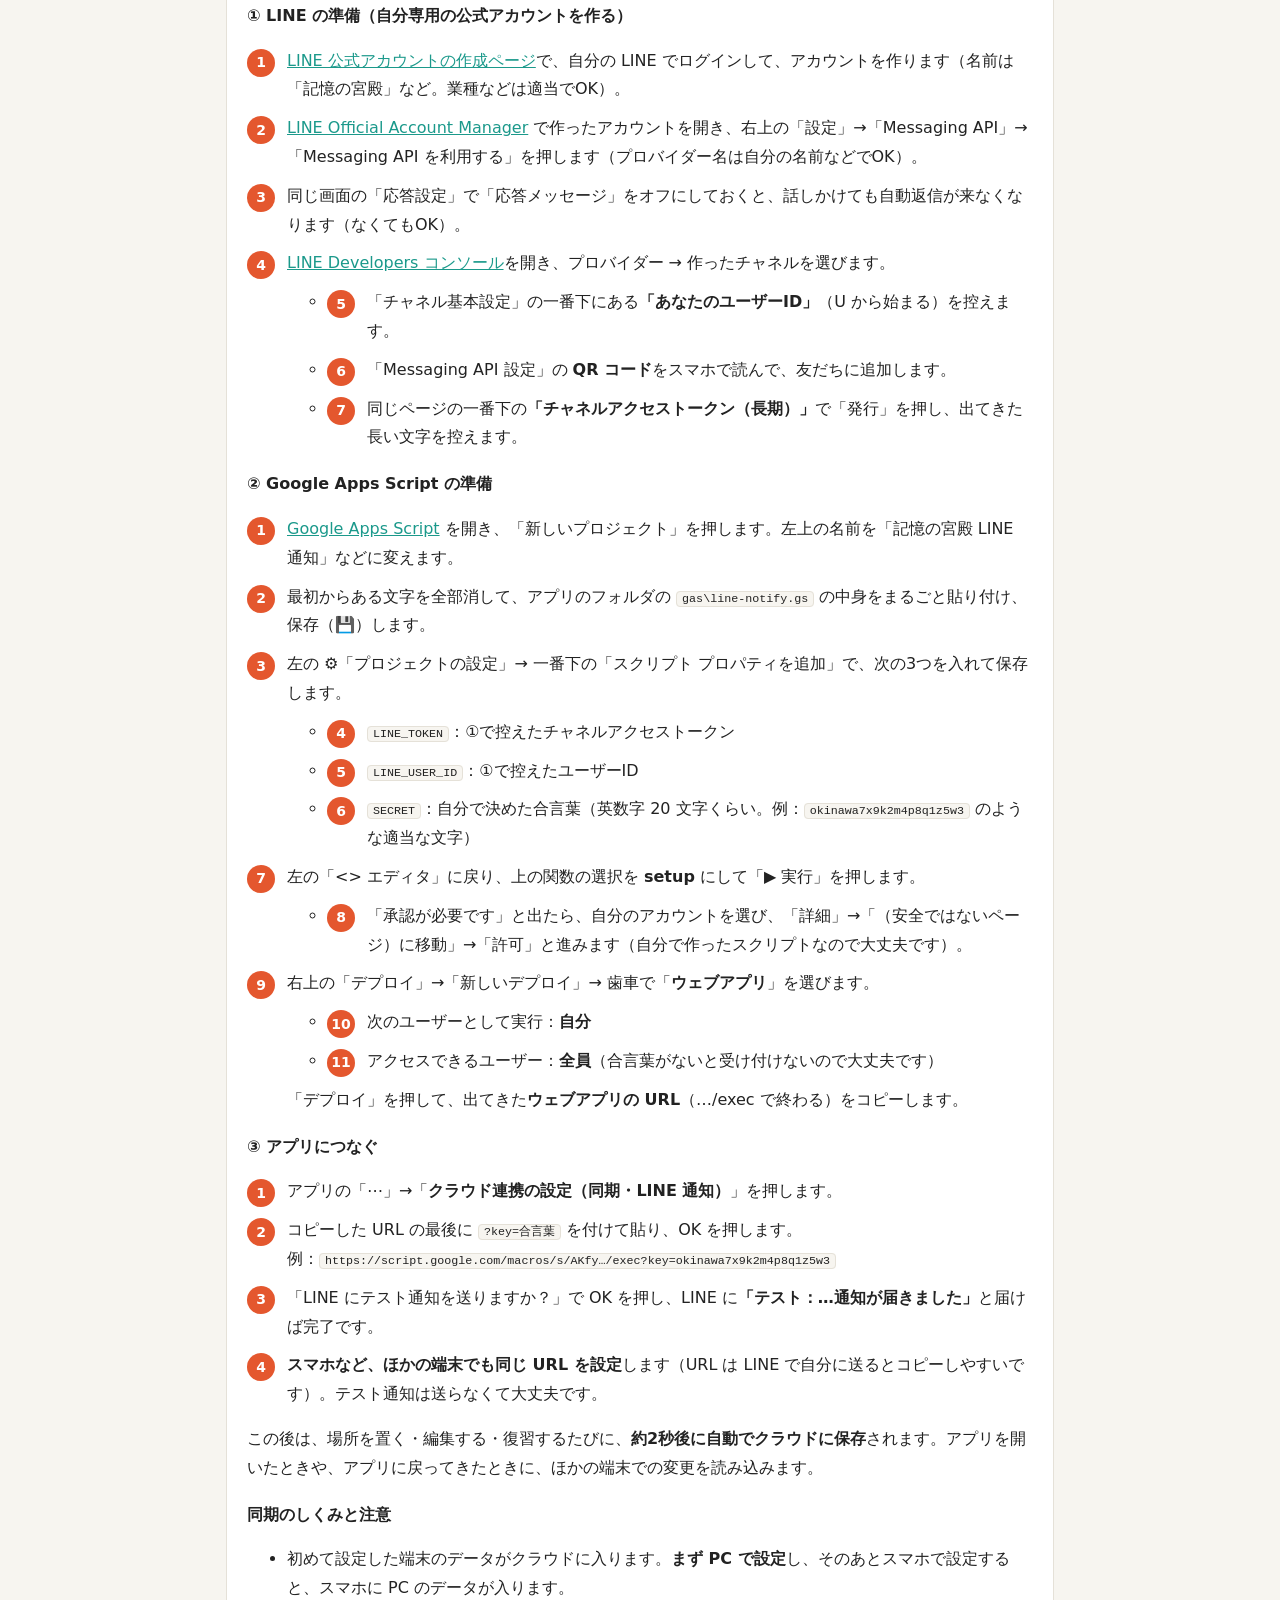
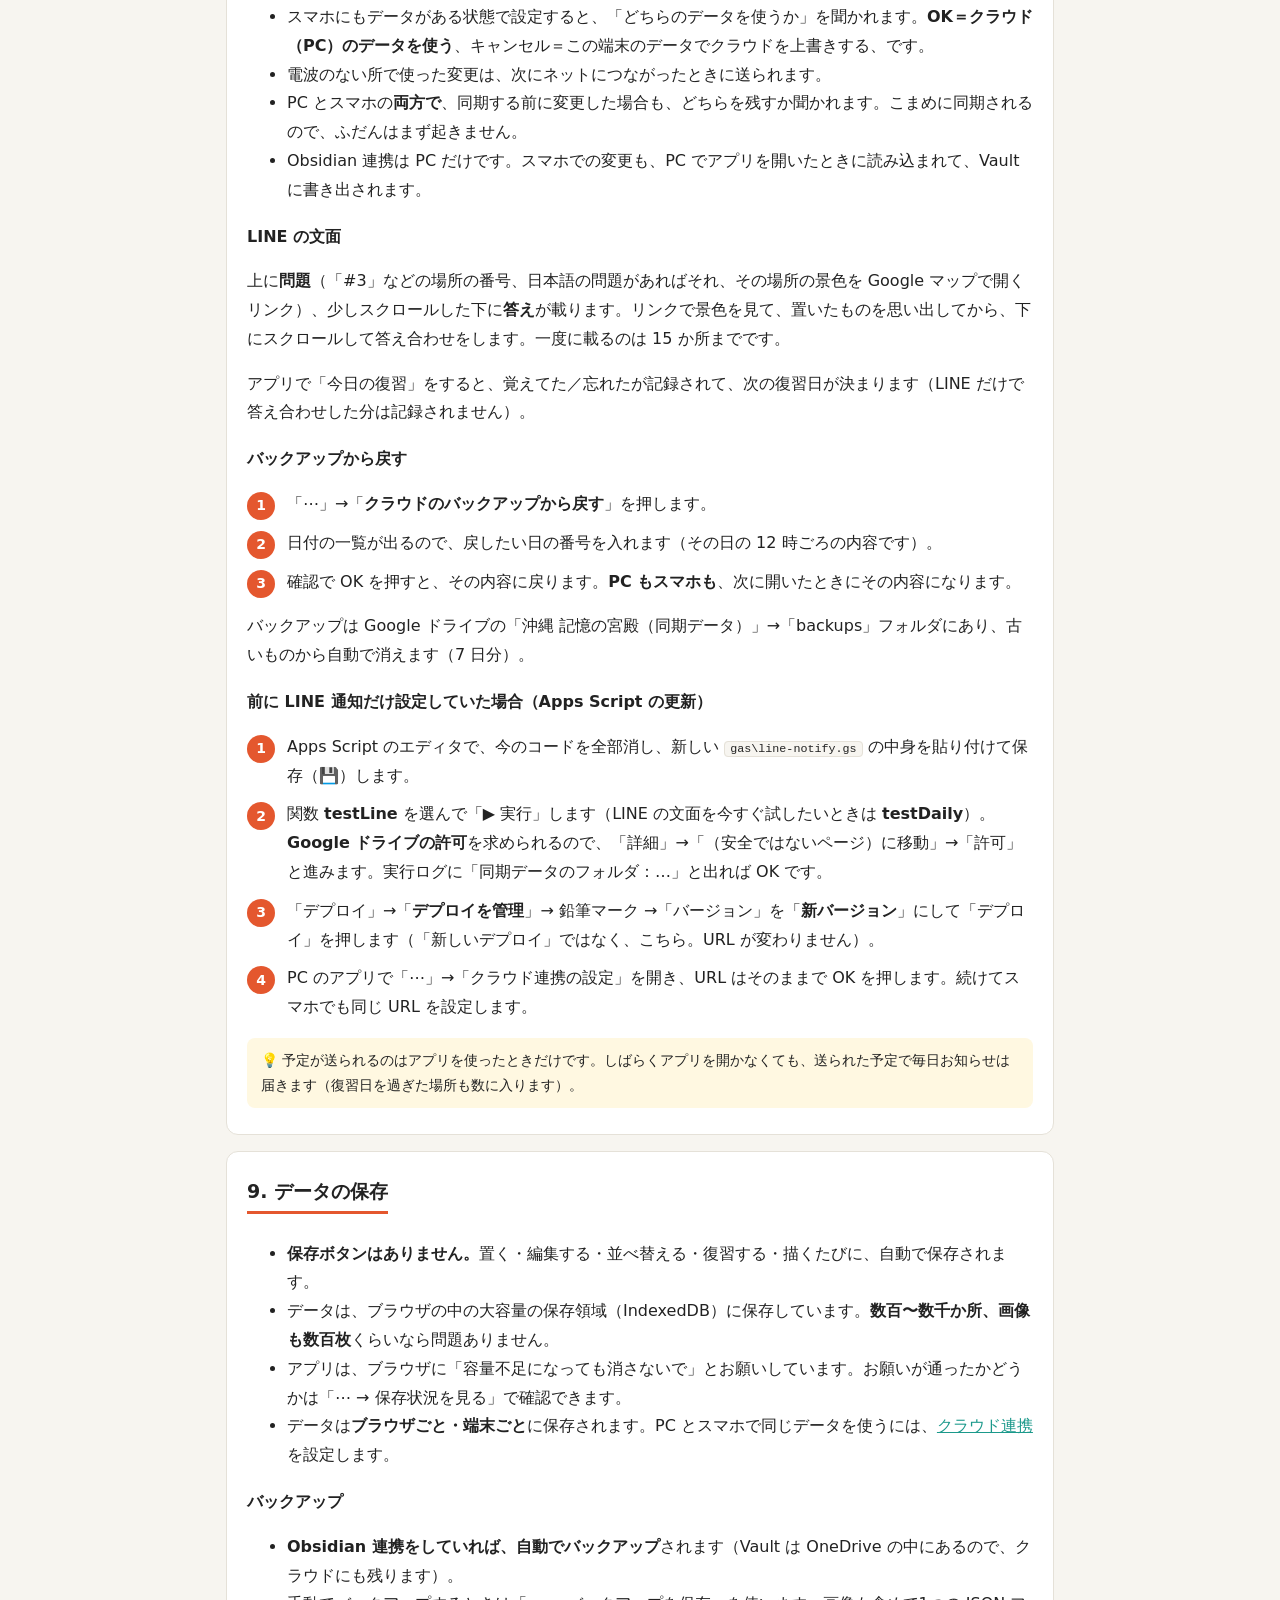
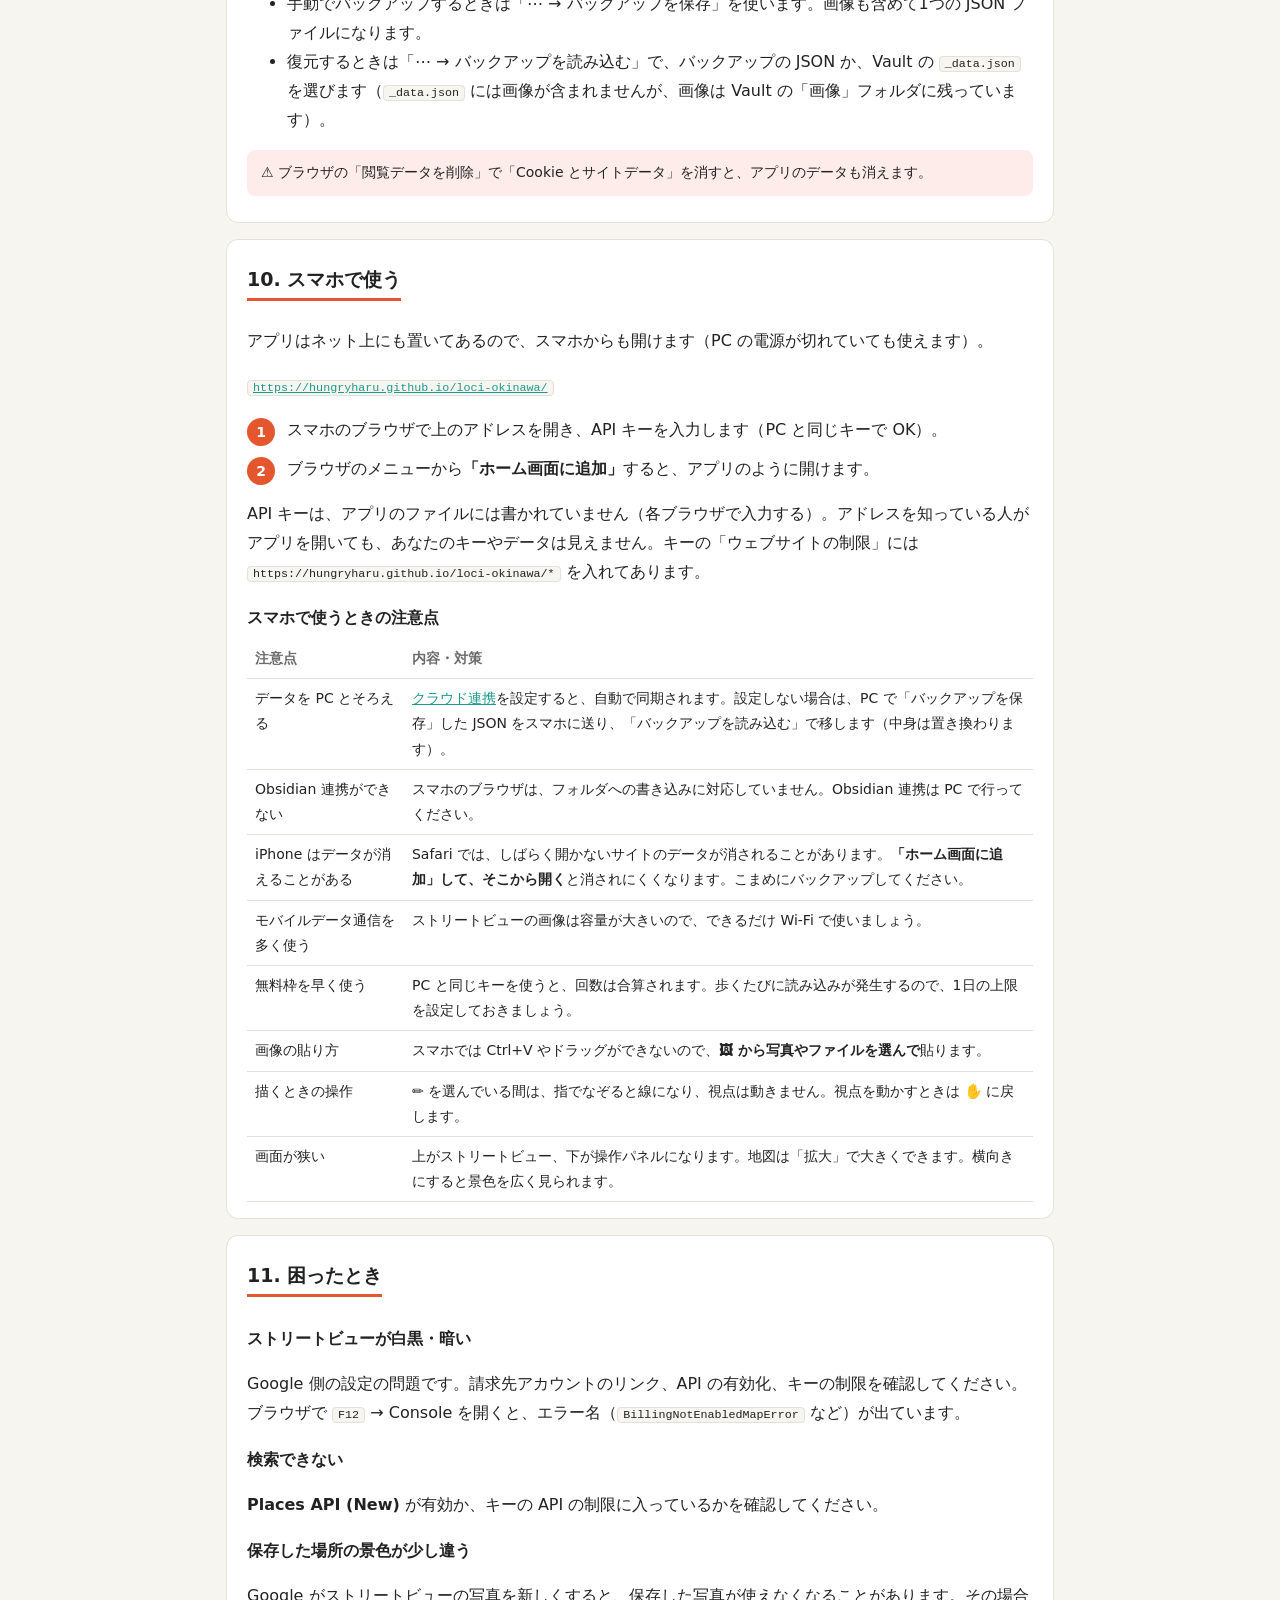
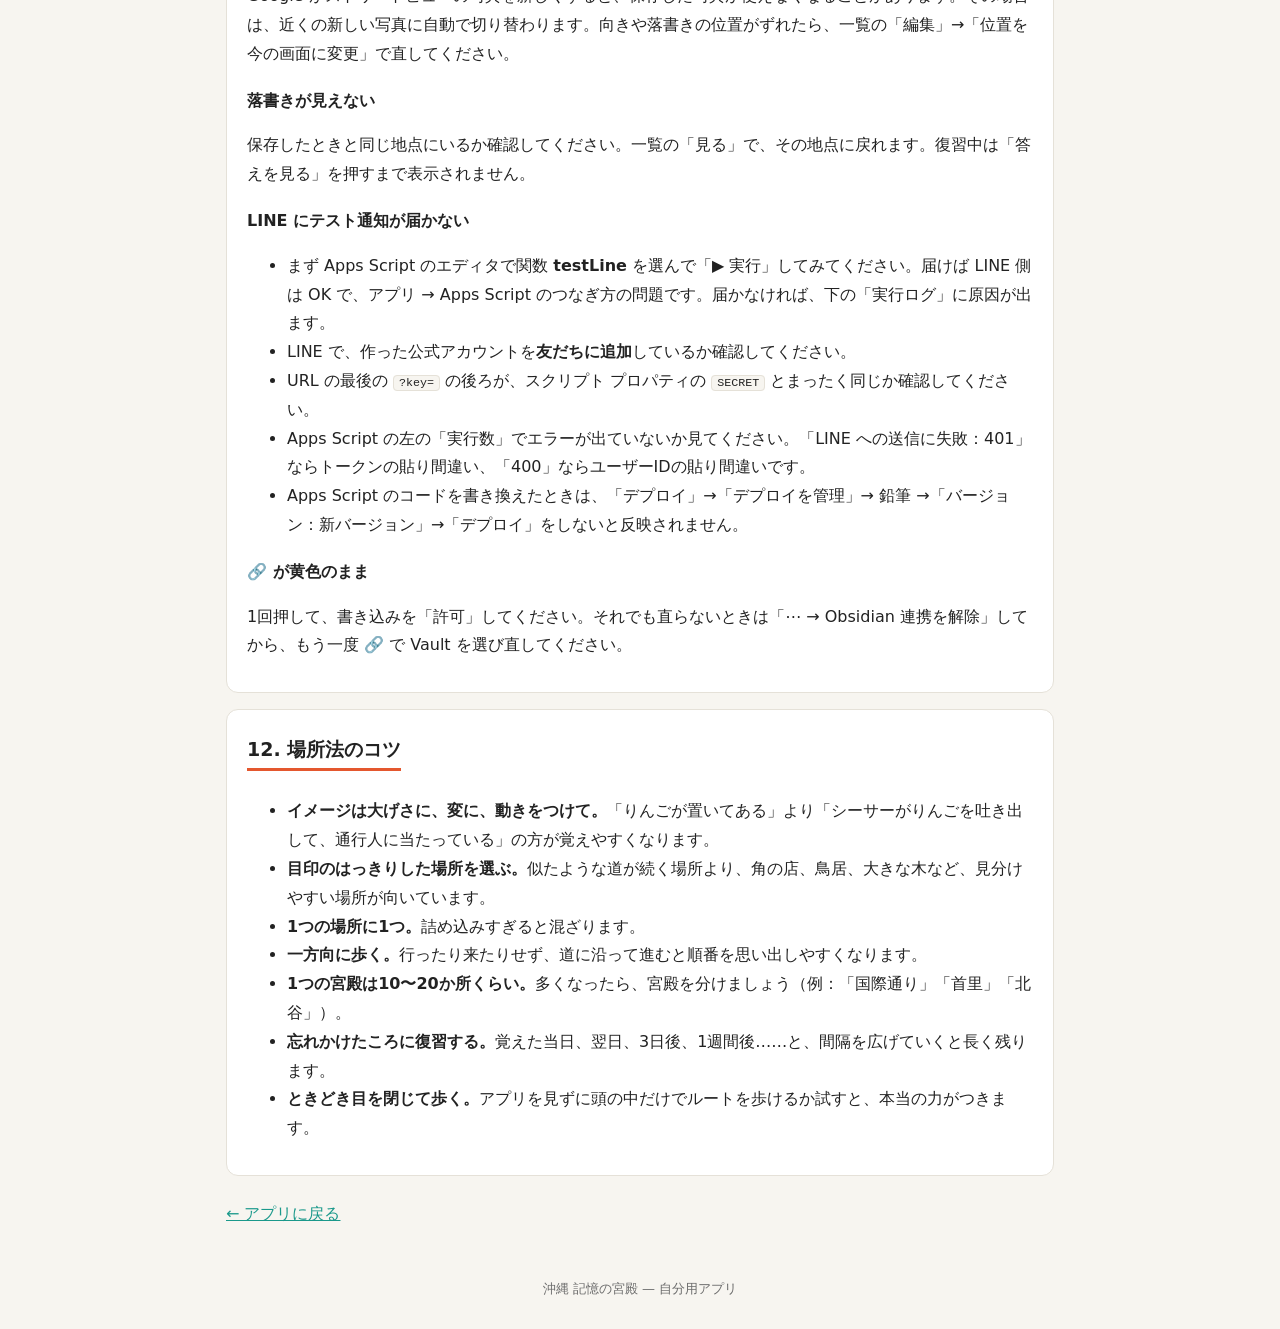
==== commit 2e12fab7: "場所に「目印の名前」を付けられるようにする 一覧・復習・地図のピン・LINE 通知・Obsidian のノートに表示  Co-Authored-By: Claude Opus 5.5 <noreply" ====
--- a/help.html
+++ b/help.html
@@ -191,6 +191,8 @@
     </ul>
     <p>答えを見る前に、<b>景色の中に置いたイメージを頭の中ではっきり思い浮かべてから</b>「答えを見る」を押しましょう。押すと、答えと一緒に落書き・付箋・画像が景色の上に現れます。</p>
     <p>キーボード：<kbd>Enter</kbd> 答えを見る ／ <kbd>1</kbd> 覚えてた ／ <kbd>2</kbd> 忘れた</p>
+    <h3>目印の名前</h3>
+    <p>場所を置くときに「<b>目印の名前</b>」（例：赤いポスト、知念商店）を付けておくと、一覧・復習・地図のピン・LINE の通知・Obsidian のノートに表示されます。「#3」だけより、どの場所か思い出しやすくなります。前に置いた場所は、一覧の「編集」から付けられます。</p>
     <h3>日本語 → 英語で出題する</h3>
     <p>英語のフレーズを覚えるときは、場所と一緒に<b>日本語の問題</b>を出せます。「🇯🇵「〜することになっている」を英語で言うと？」と出るので、英語を声に出してから「答えを見る」を押します。</p>
     <ul>
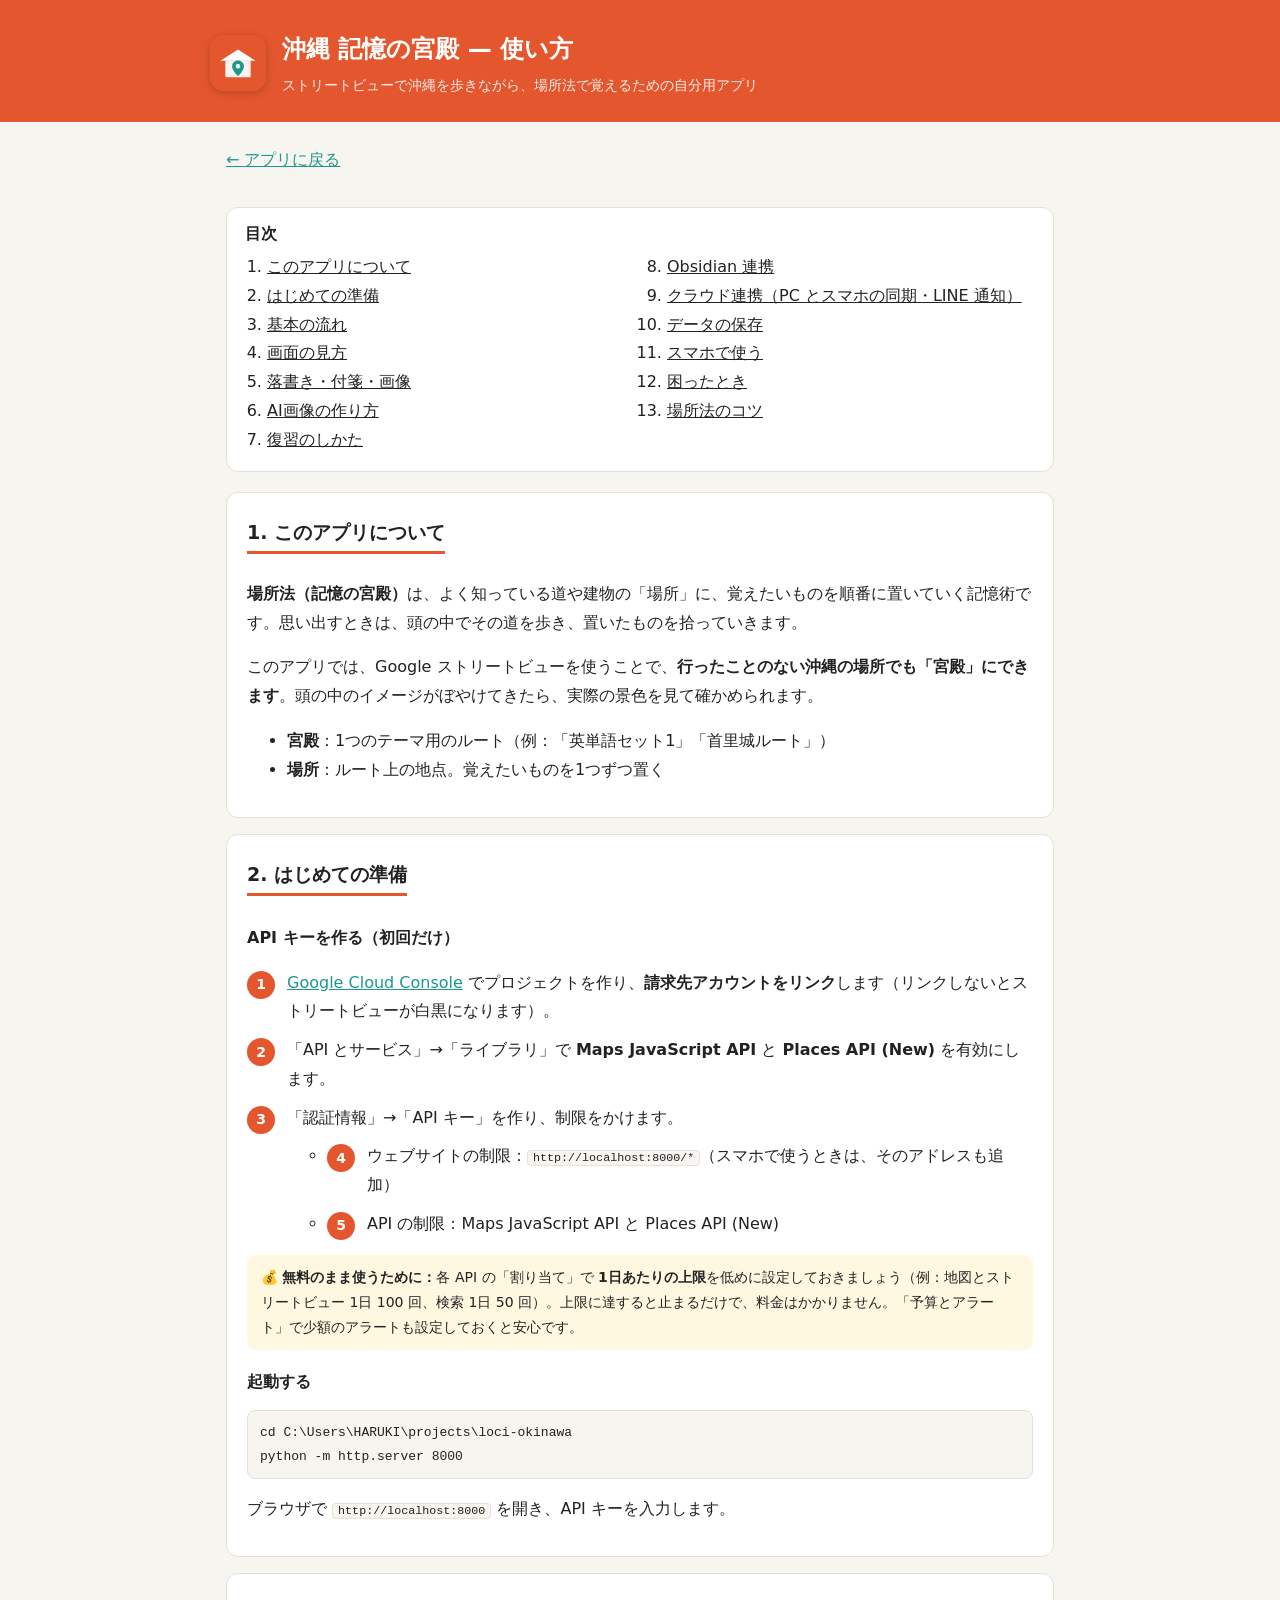
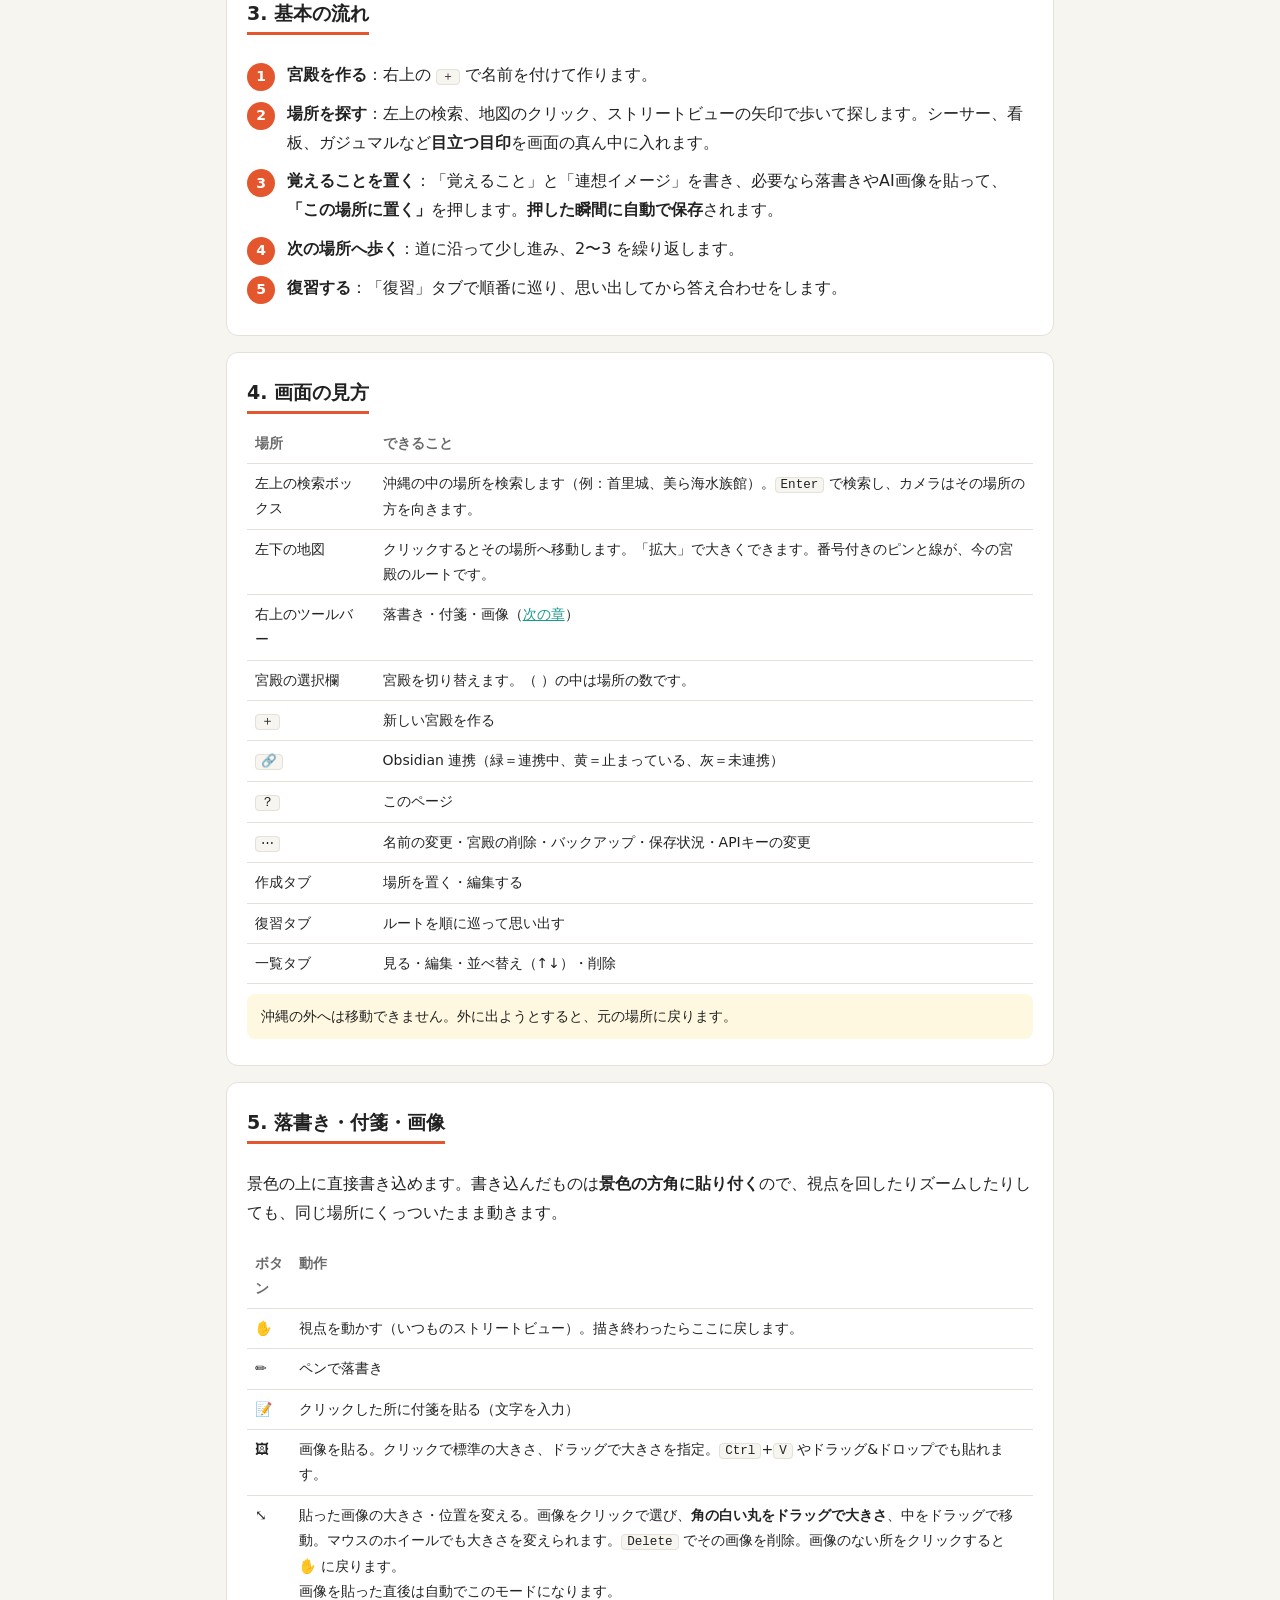
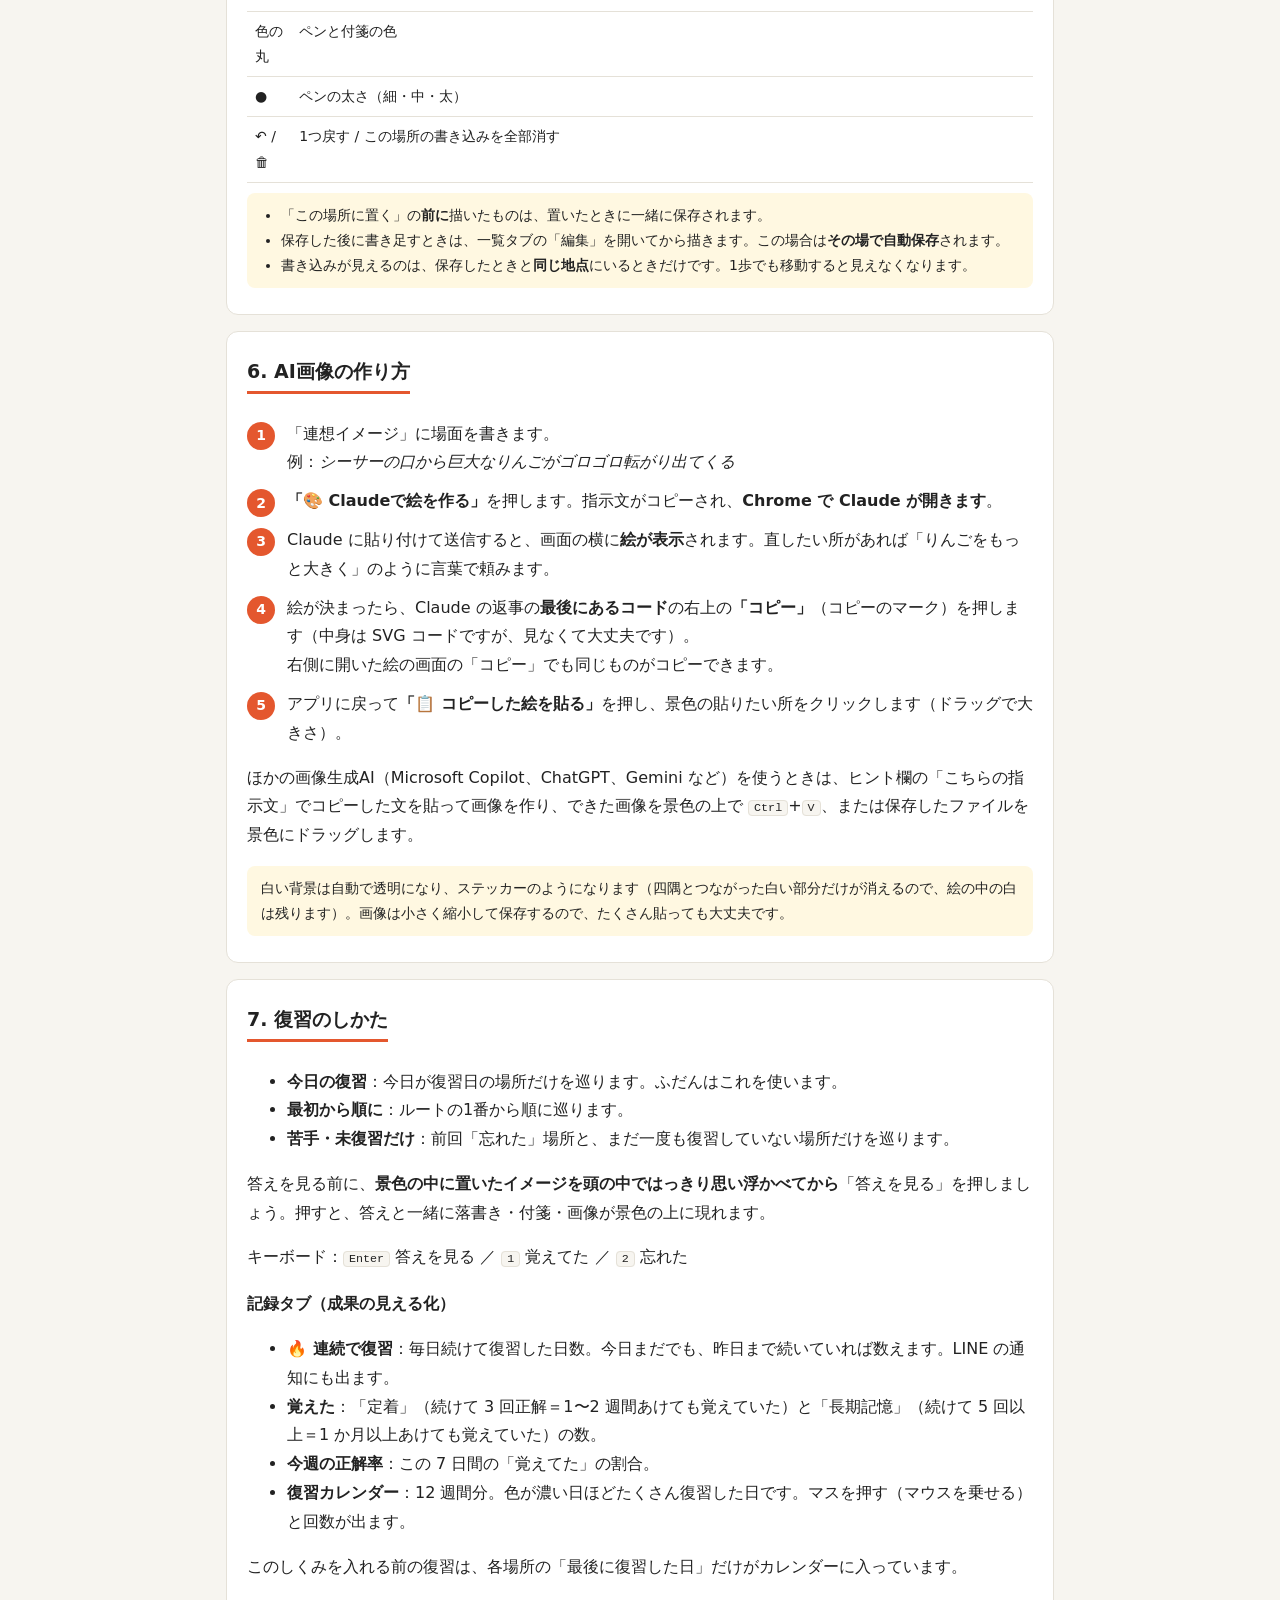
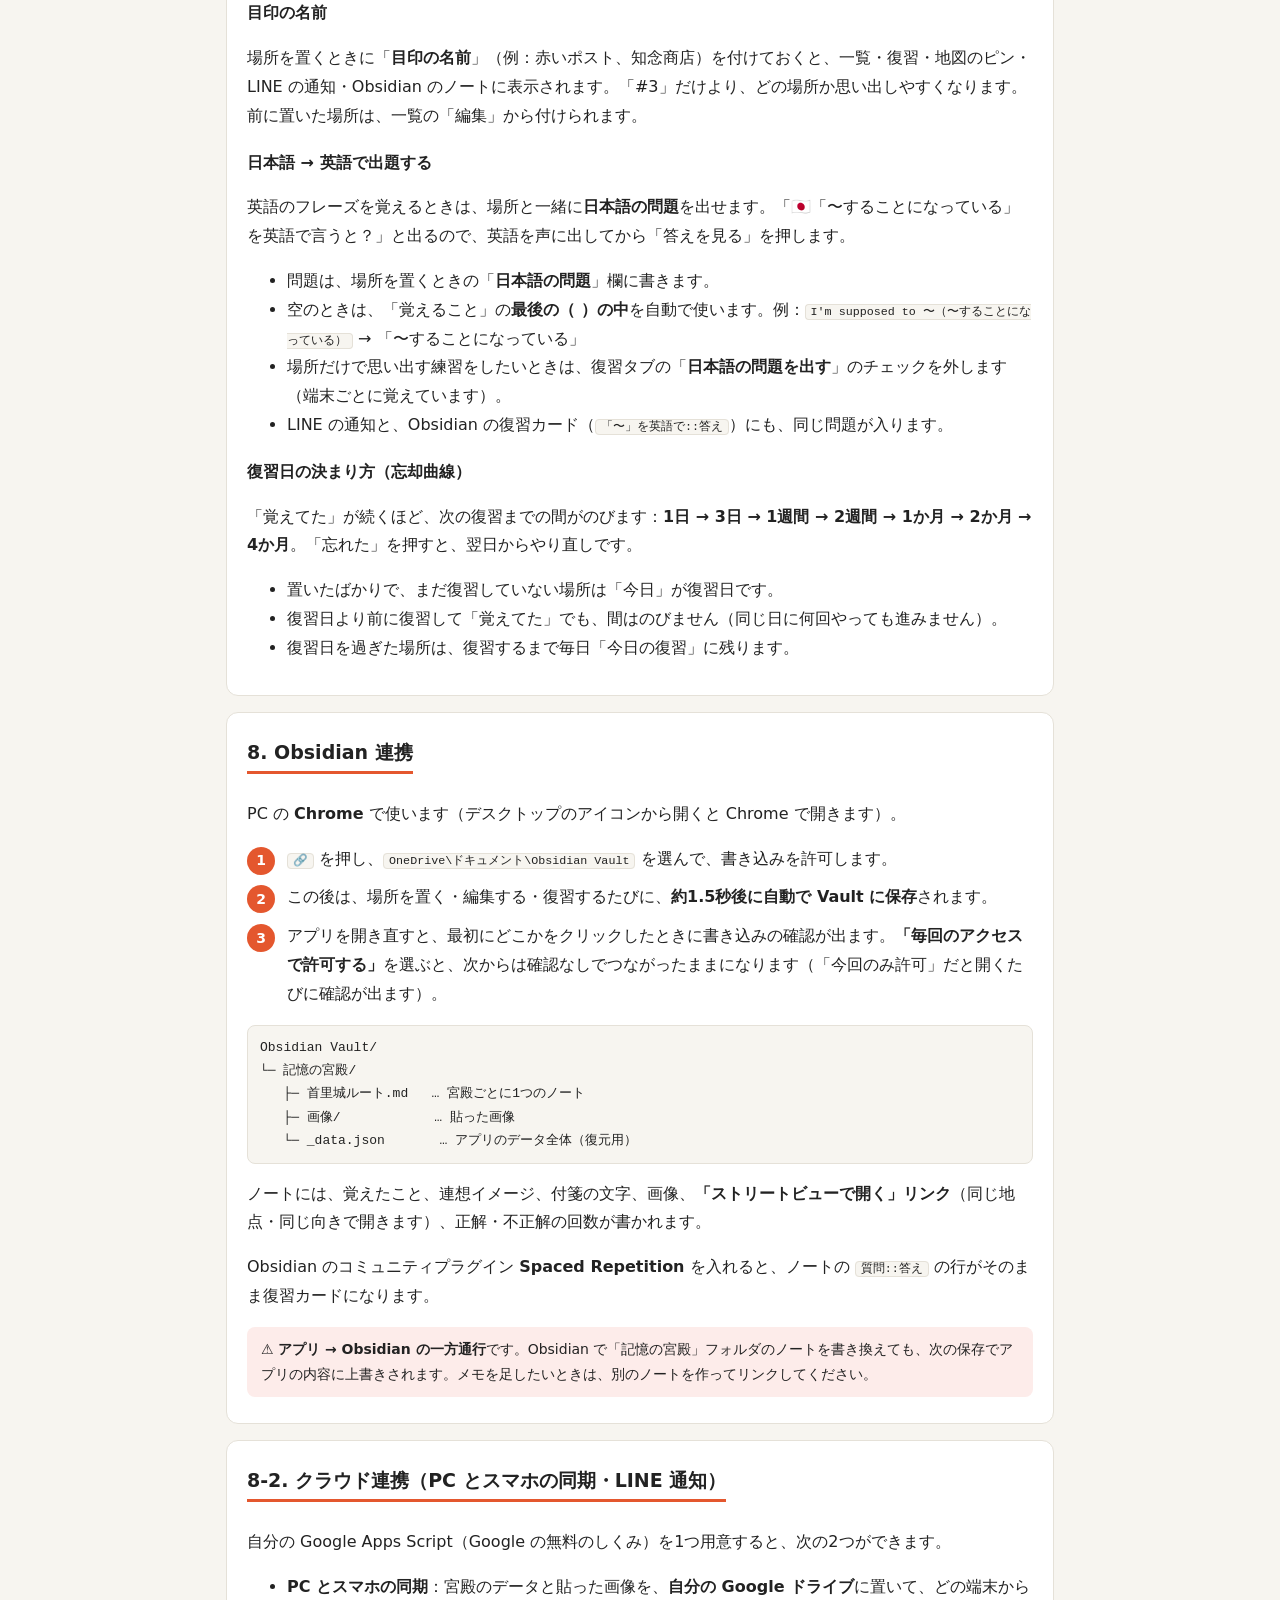
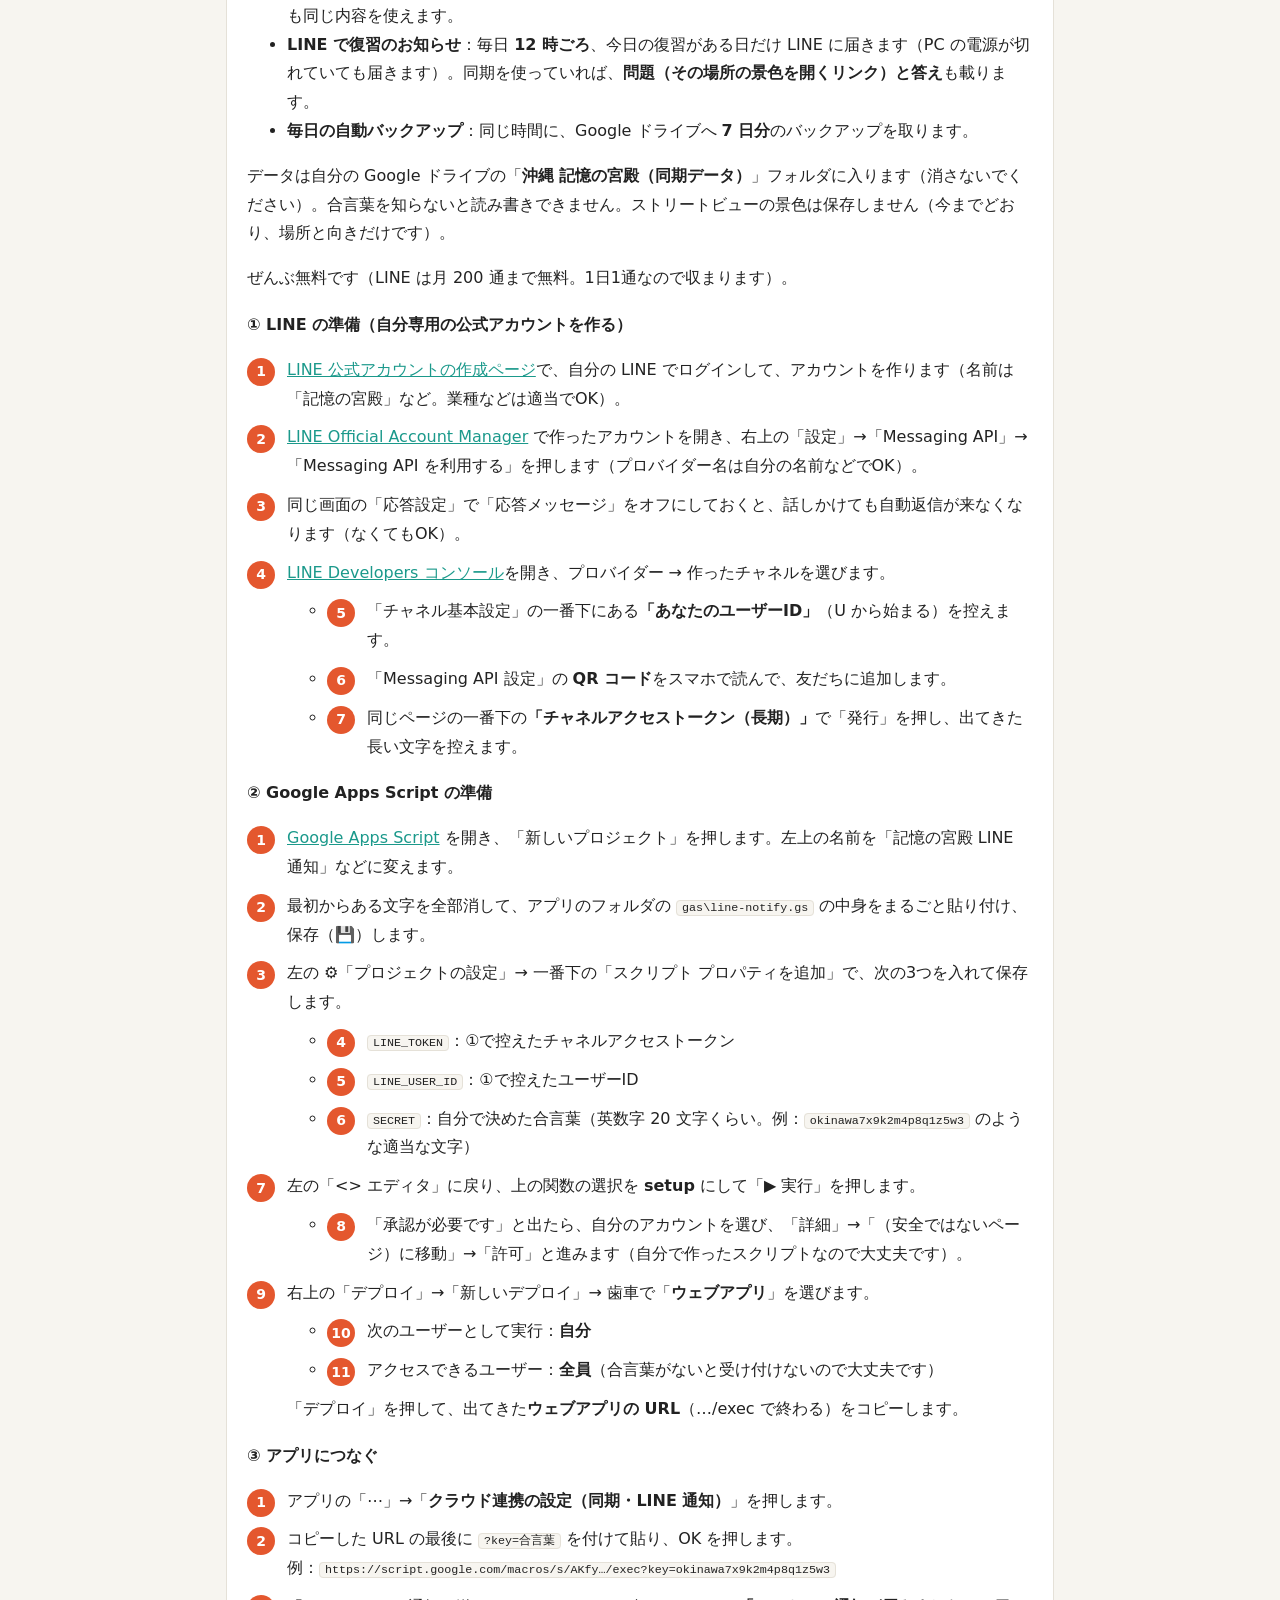
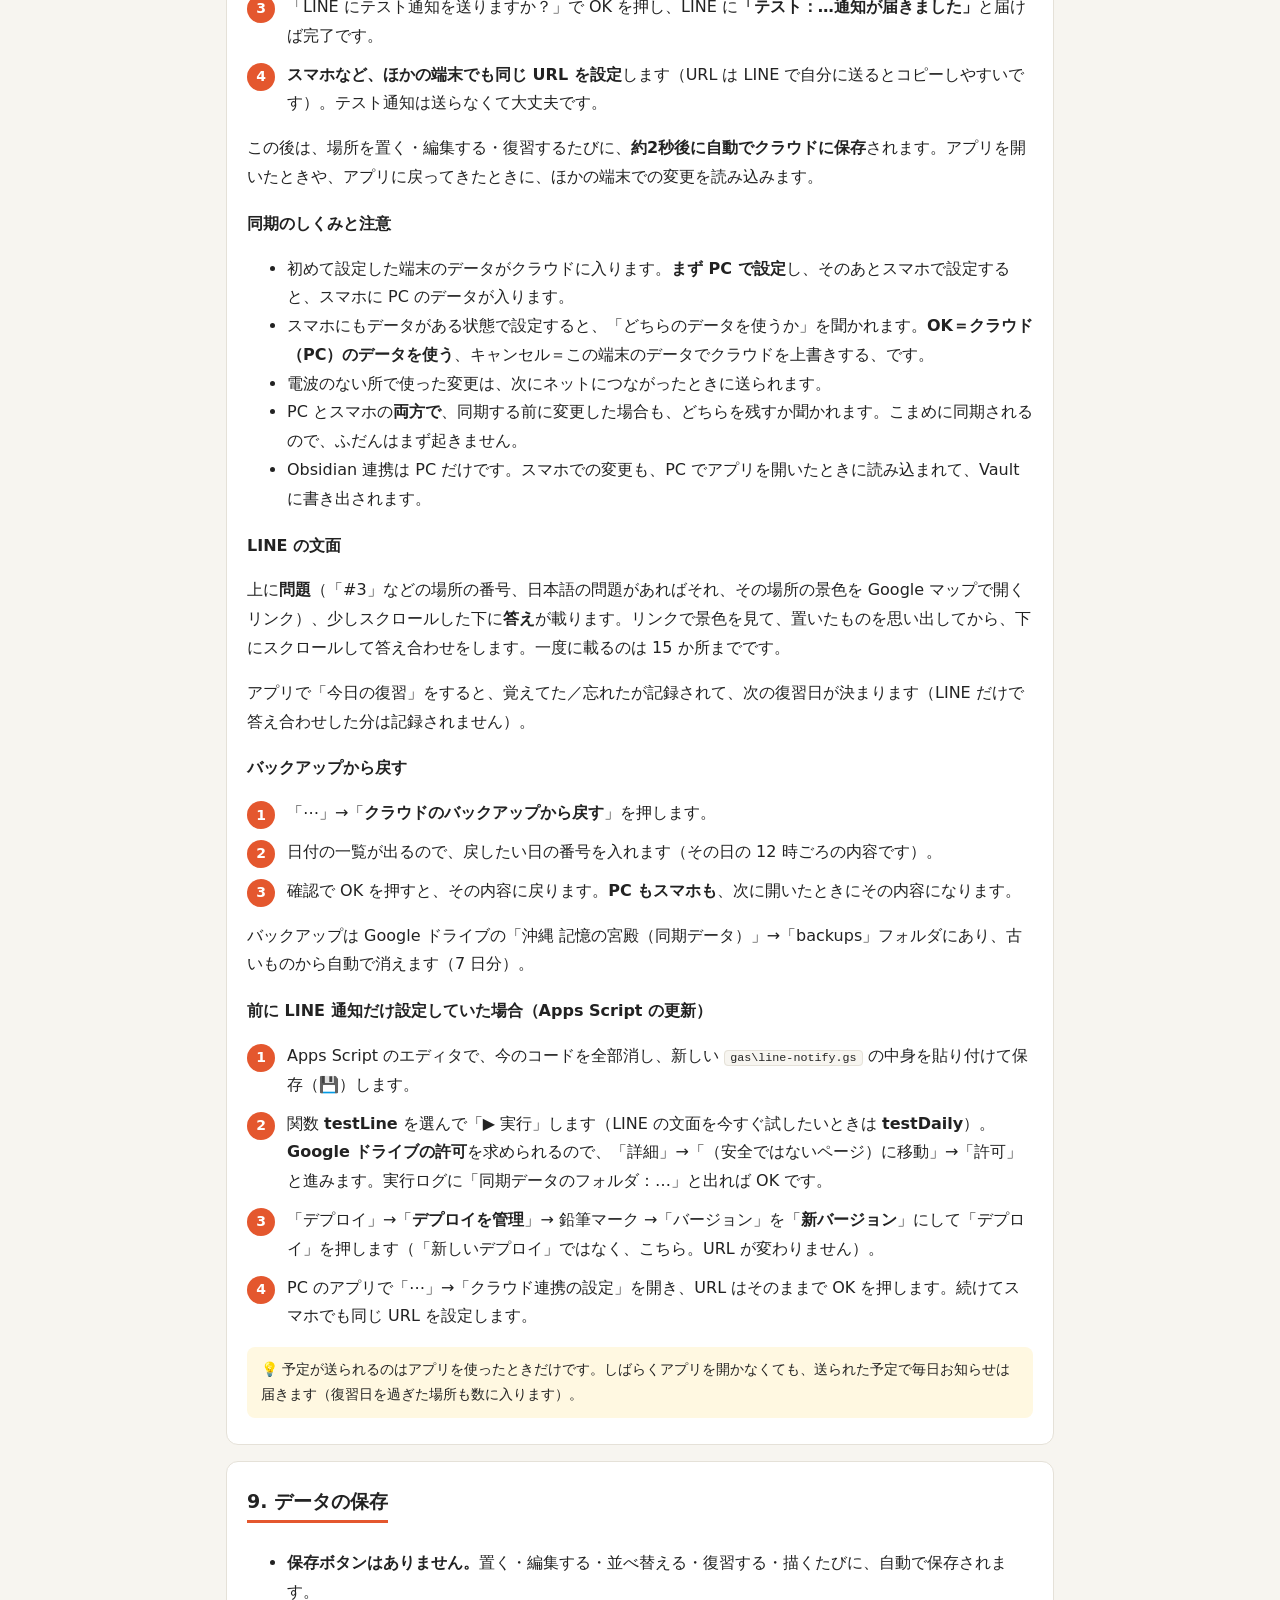
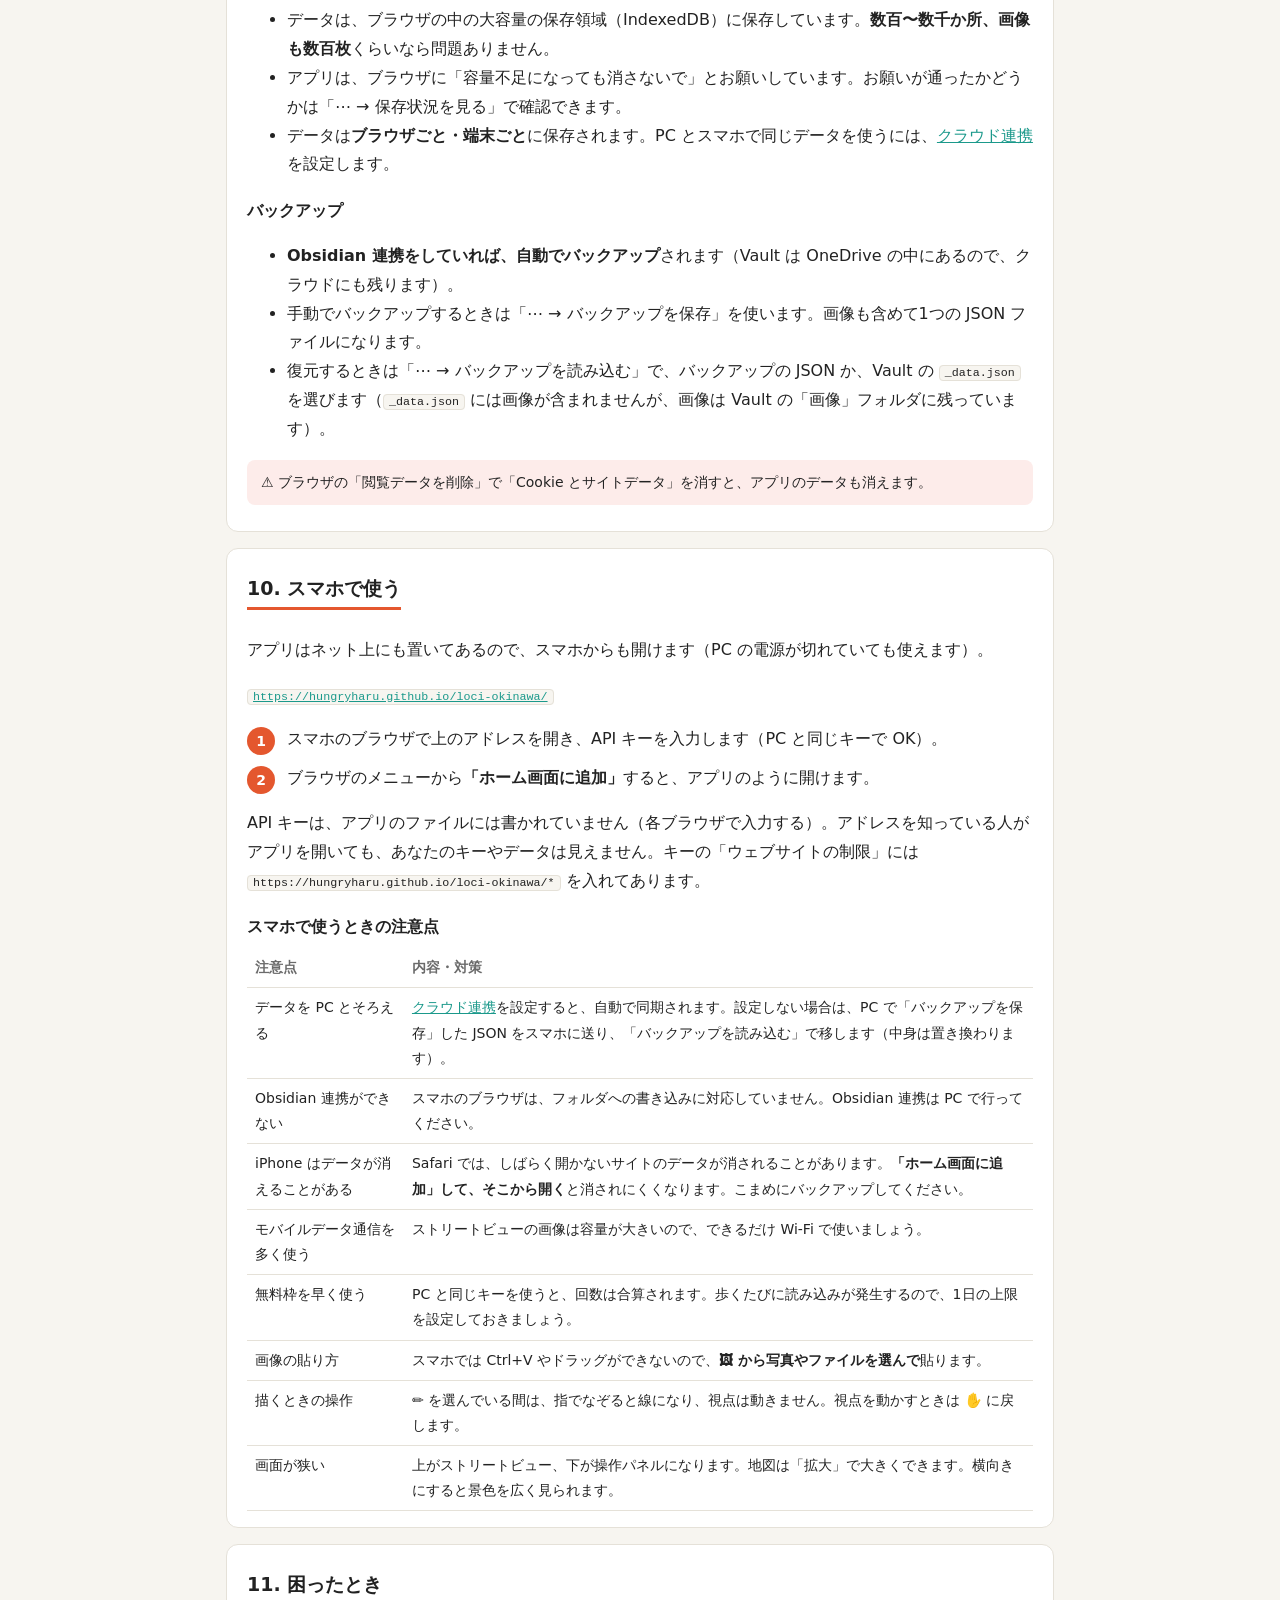
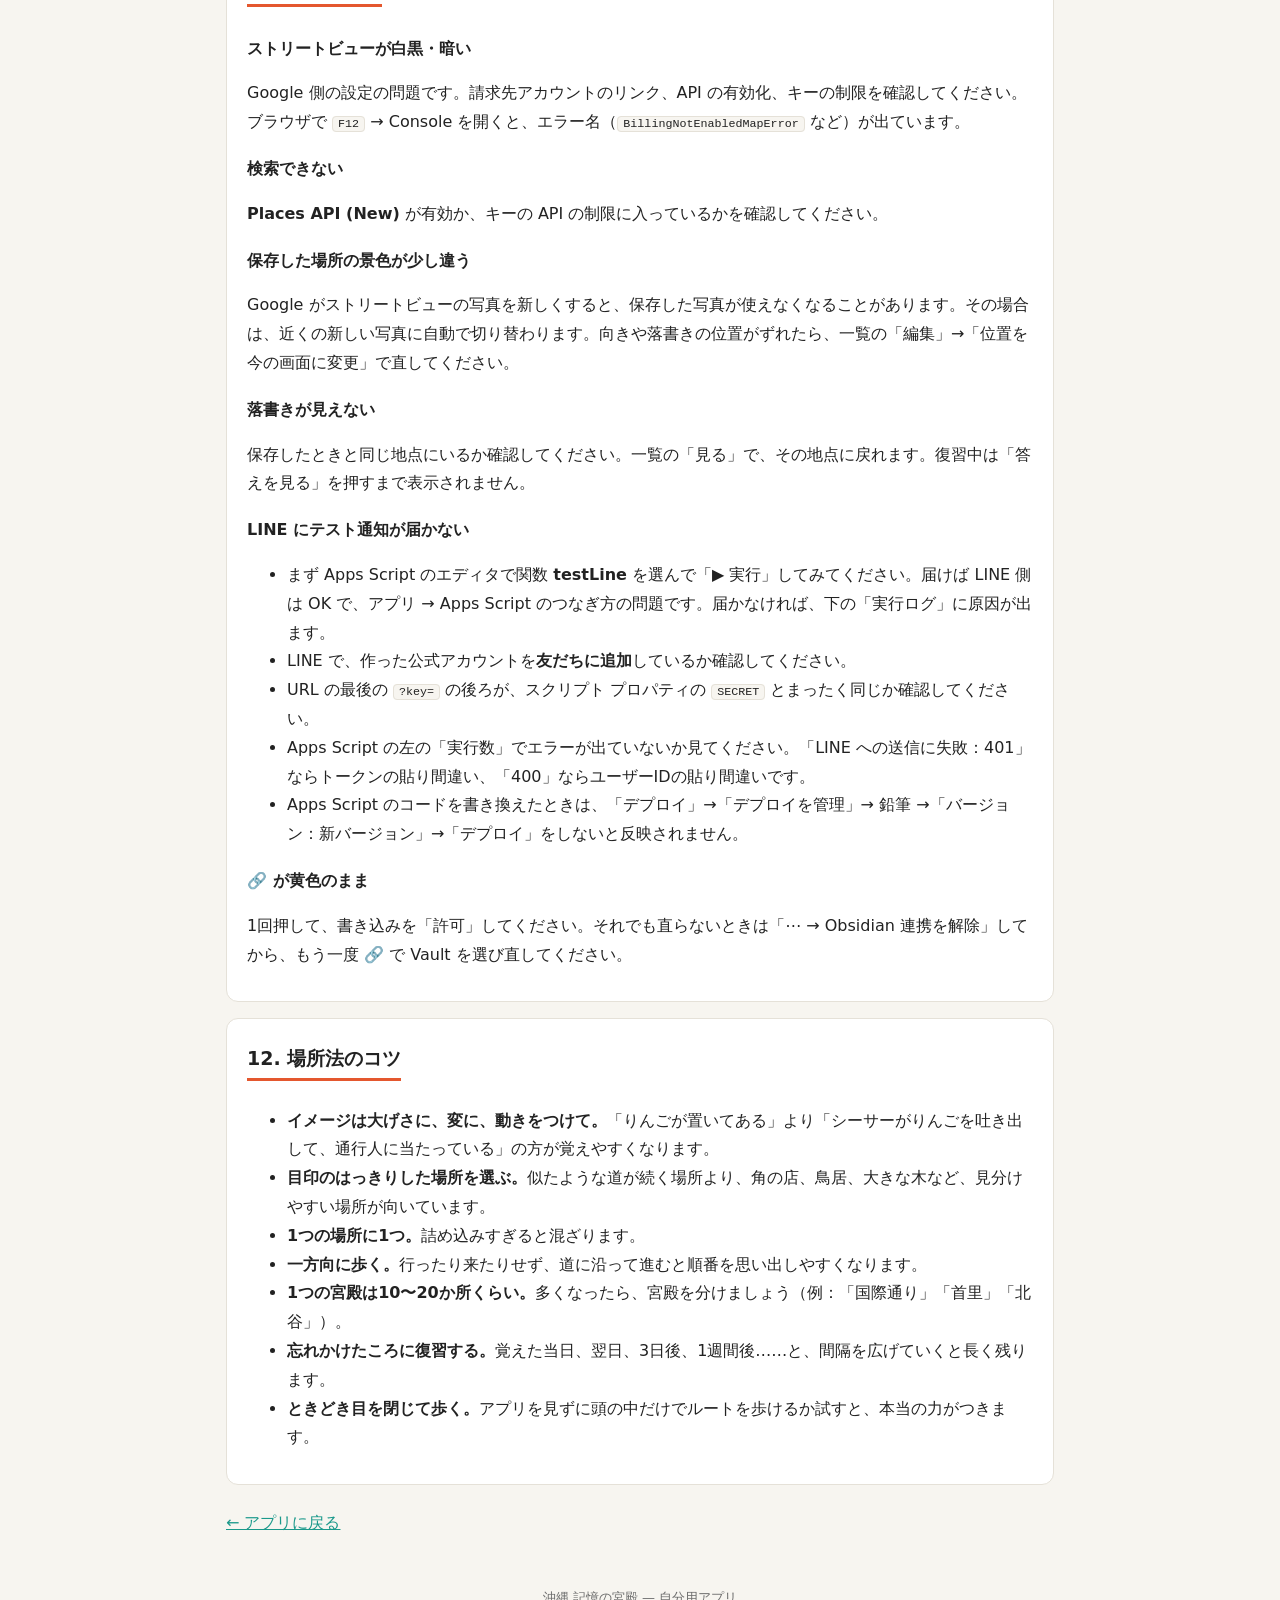
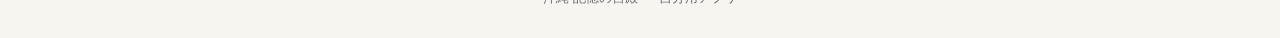
==== commit 79969322: "記録タブ（成果の見える化）を追加 - 連続で復習した日数・覚えた場所の数・今週の正解率・今日の残り - 12週間の復習カレンダー、覚え具合（未復習／覚え中／定着／長期記憶）、宮殿ごと - 日ごとの復習" ====
--- a/help.html
+++ b/help.html
@@ -191,6 +191,14 @@
     </ul>
     <p>答えを見る前に、<b>景色の中に置いたイメージを頭の中ではっきり思い浮かべてから</b>「答えを見る」を押しましょう。押すと、答えと一緒に落書き・付箋・画像が景色の上に現れます。</p>
     <p>キーボード：<kbd>Enter</kbd> 答えを見る ／ <kbd>1</kbd> 覚えてた ／ <kbd>2</kbd> 忘れた</p>
+    <h3>記録タブ（成果の見える化）</h3>
+    <ul>
+      <li><b>🔥 連続で復習</b>：毎日続けて復習した日数。今日まだでも、昨日まで続いていれば数えます。LINE の通知にも出ます。</li>
+      <li><b>覚えた</b>：「定着」（続けて 3 回正解＝1〜2 週間あけても覚えていた）と「長期記憶」（続けて 5 回以上＝1 か月以上あけても覚えていた）の数。</li>
+      <li><b>今週の正解率</b>：この 7 日間の「覚えてた」の割合。</li>
+      <li><b>復習カレンダー</b>：12 週間分。色が濃い日ほどたくさん復習した日です。マスを押す（マウスを乗せる）と回数が出ます。</li>
+    </ul>
+    <p>このしくみを入れる前の復習は、各場所の「最後に復習した日」だけがカレンダーに入っています。</p>
     <h3>目印の名前</h3>
     <p>場所を置くときに「<b>目印の名前</b>」（例：赤いポスト、知念商店）を付けておくと、一覧・復習・地図のピン・LINE の通知・Obsidian のノートに表示されます。「#3」だけより、どの場所か思い出しやすくなります。前に置いた場所は、一覧の「編集」から付けられます。</p>
     <h3>日本語 → 英語で出題する</h3>
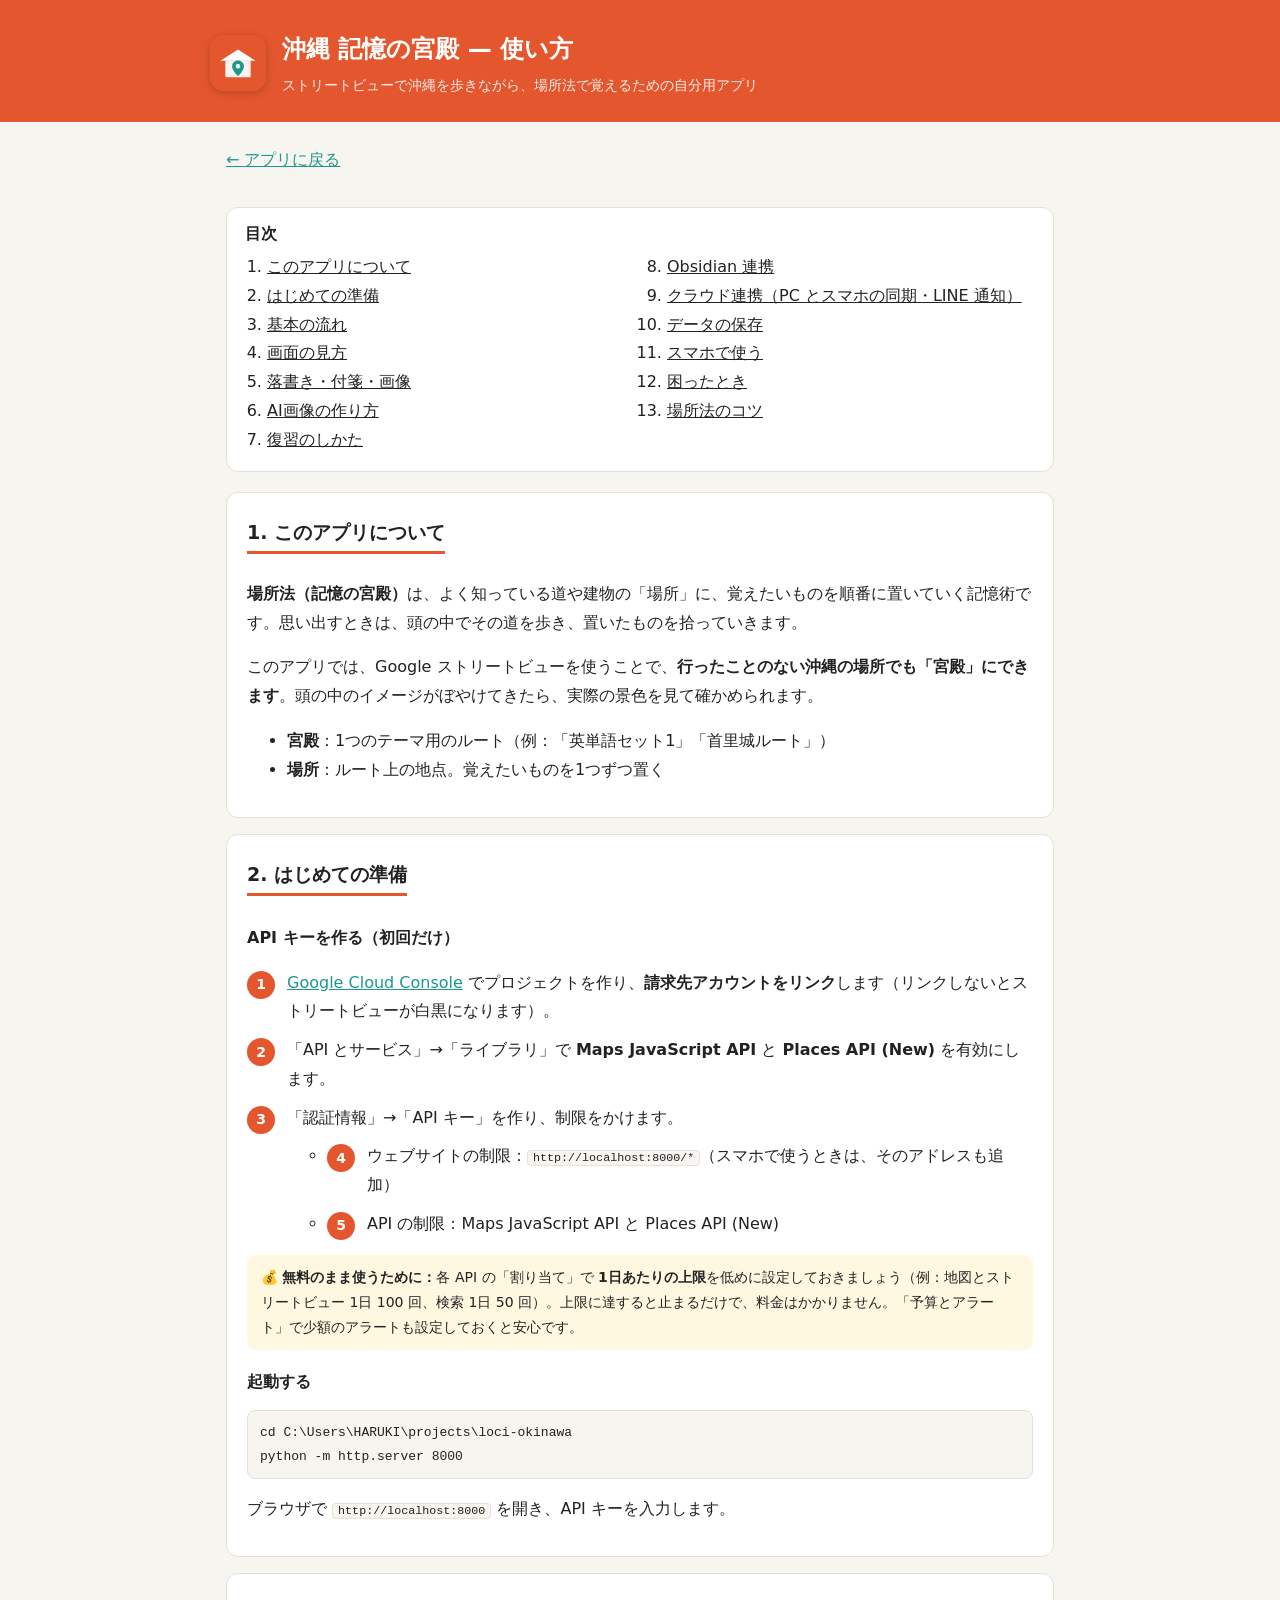
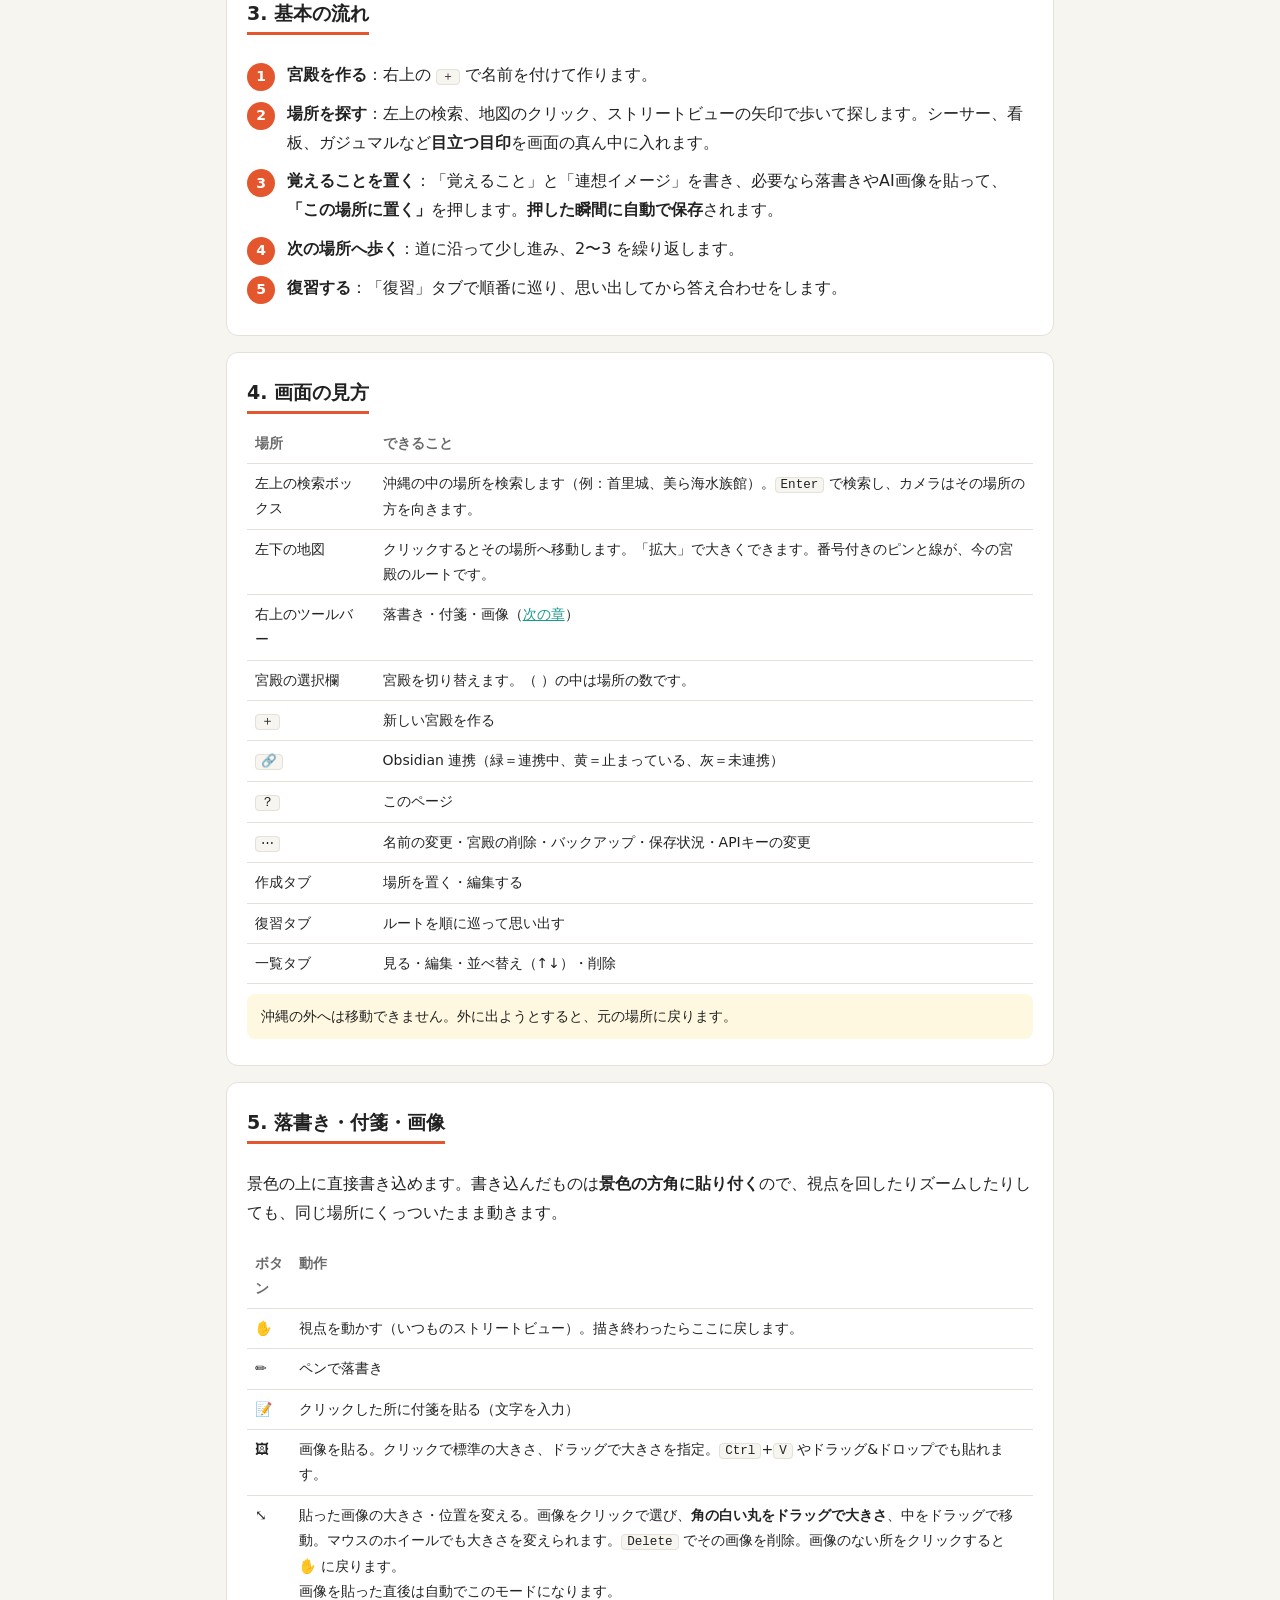
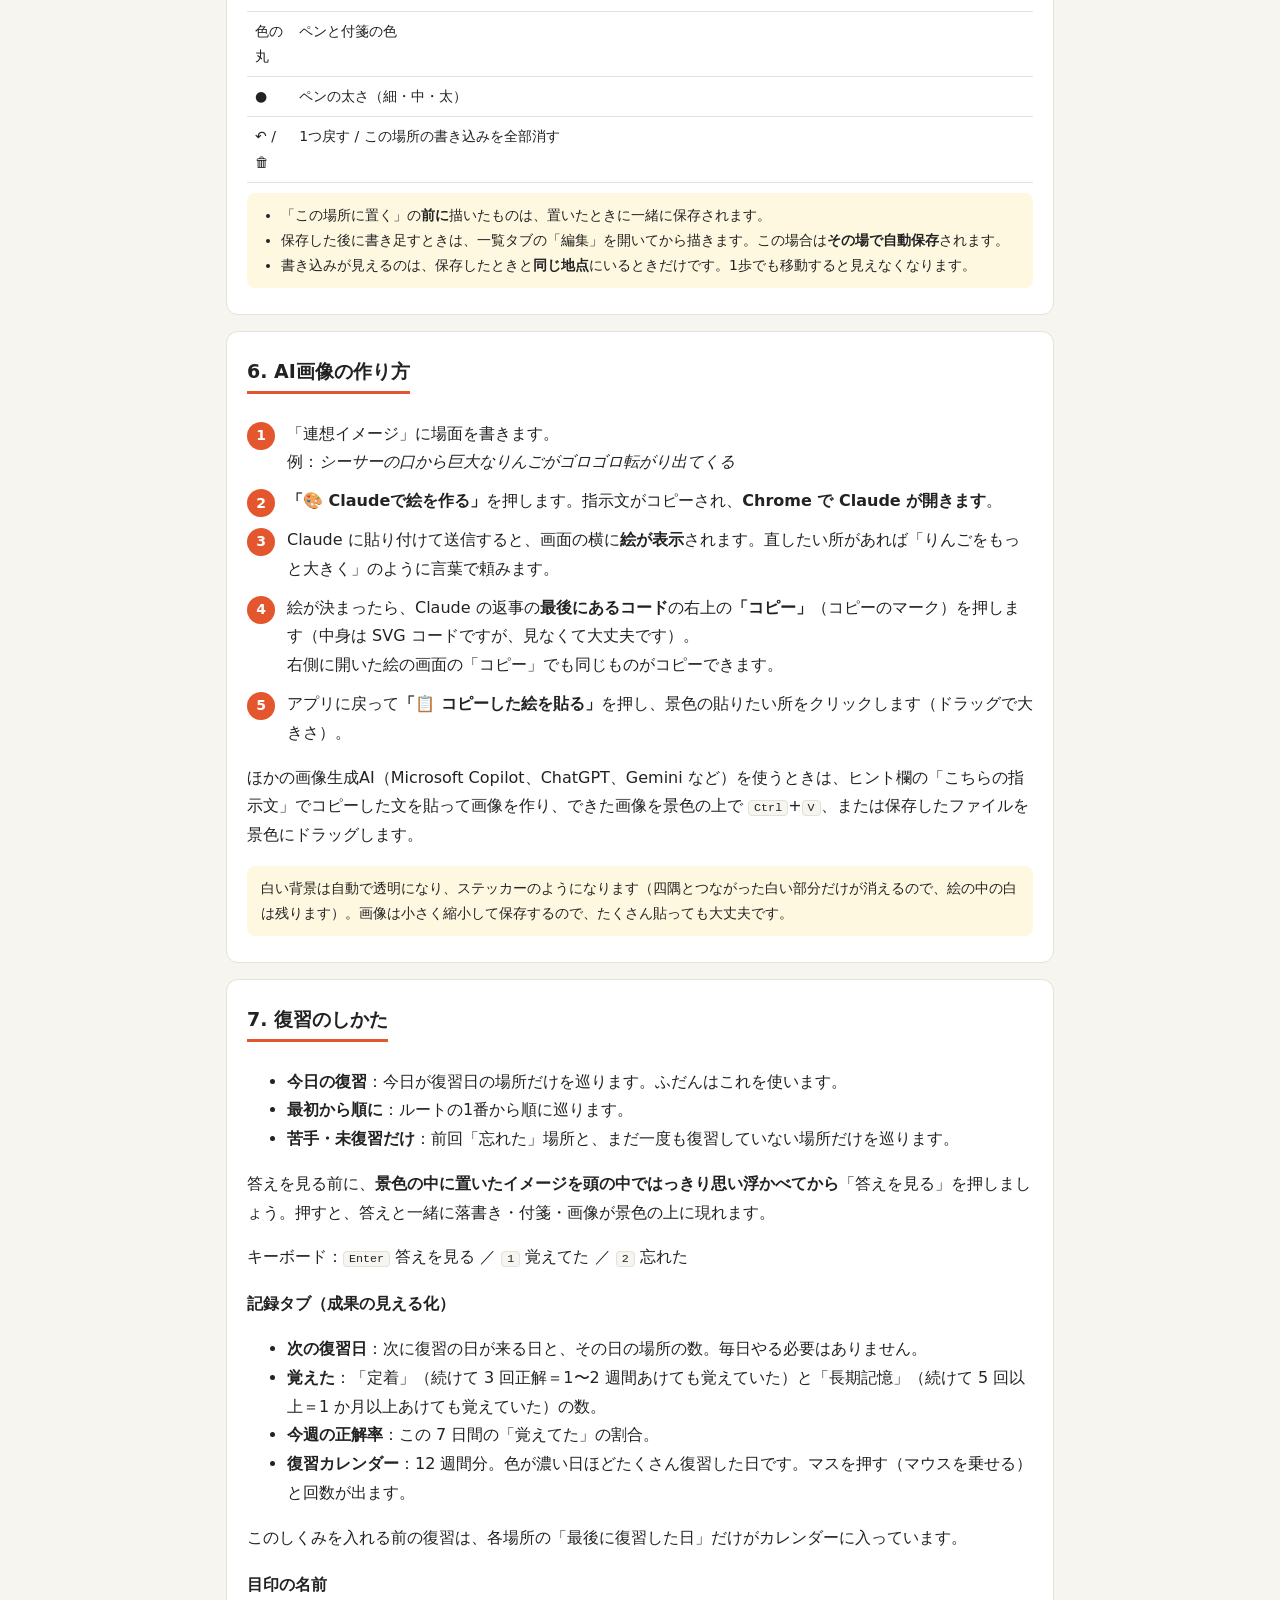
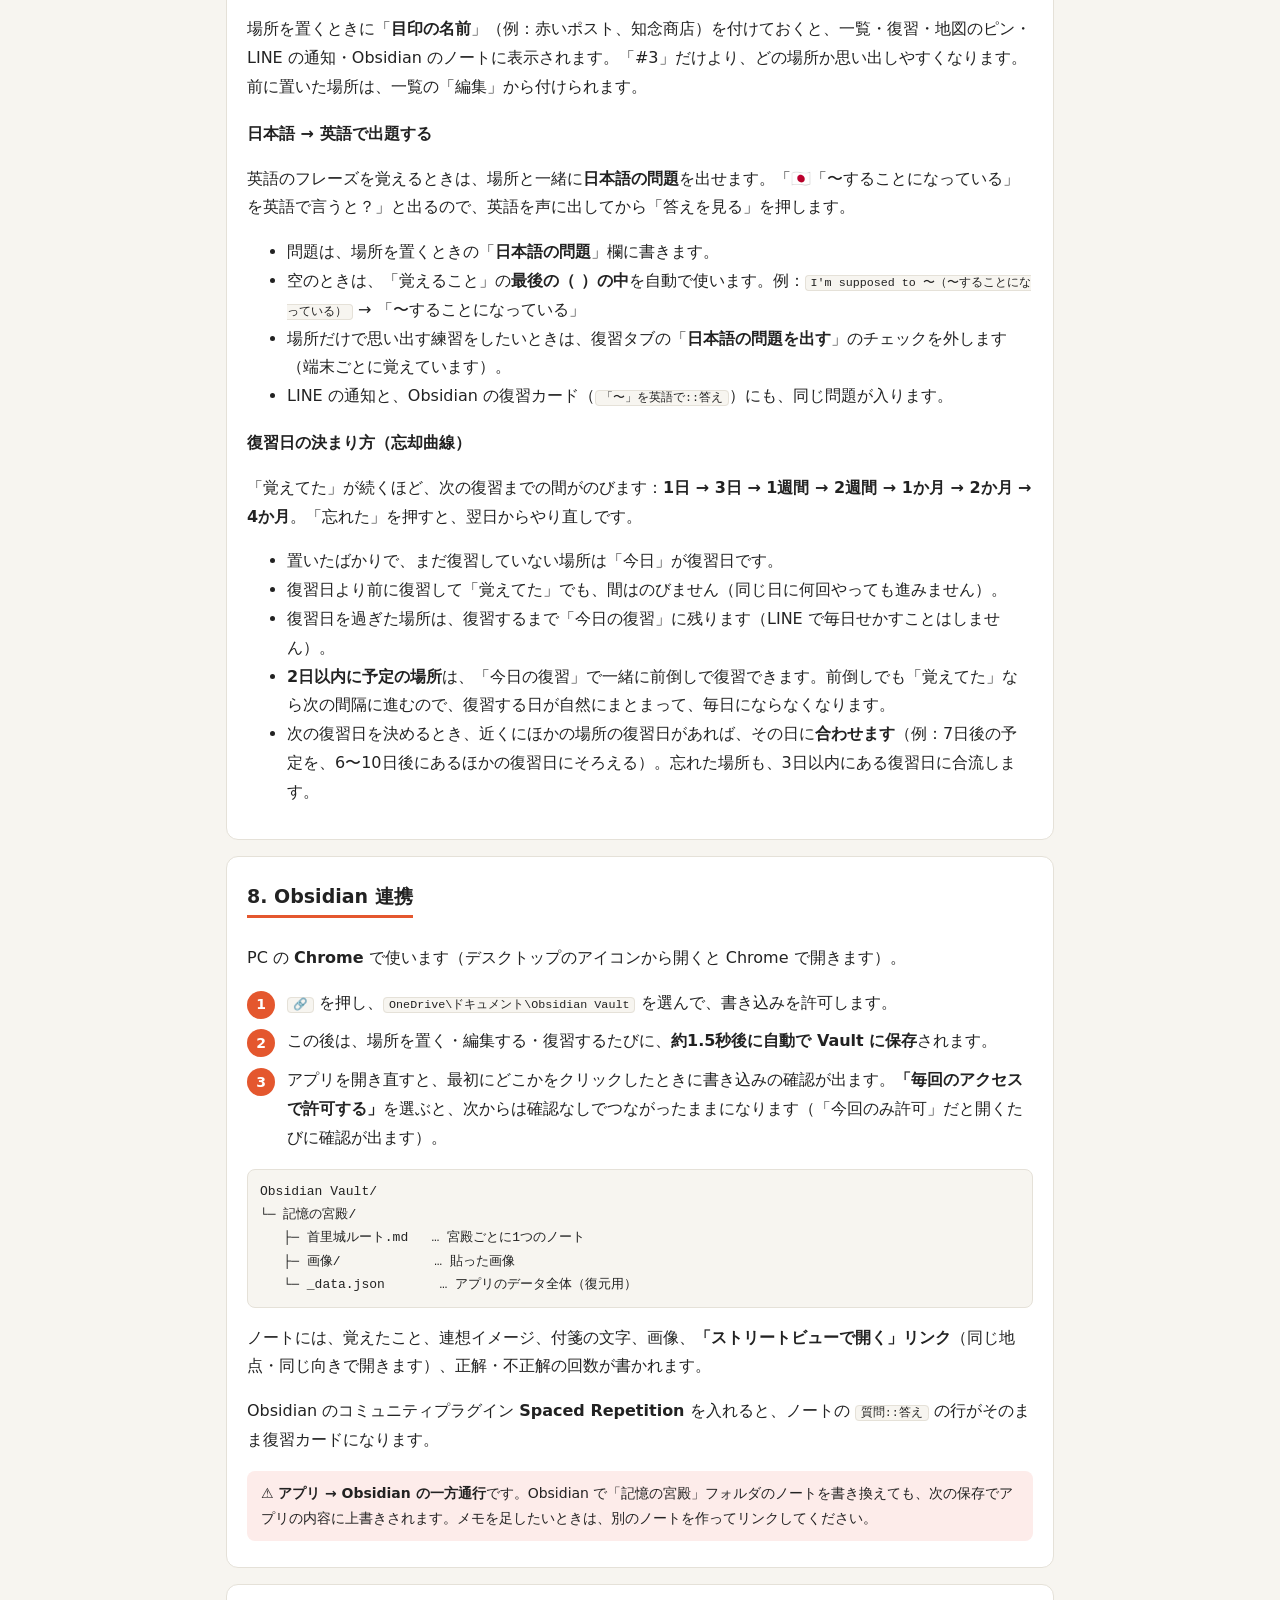
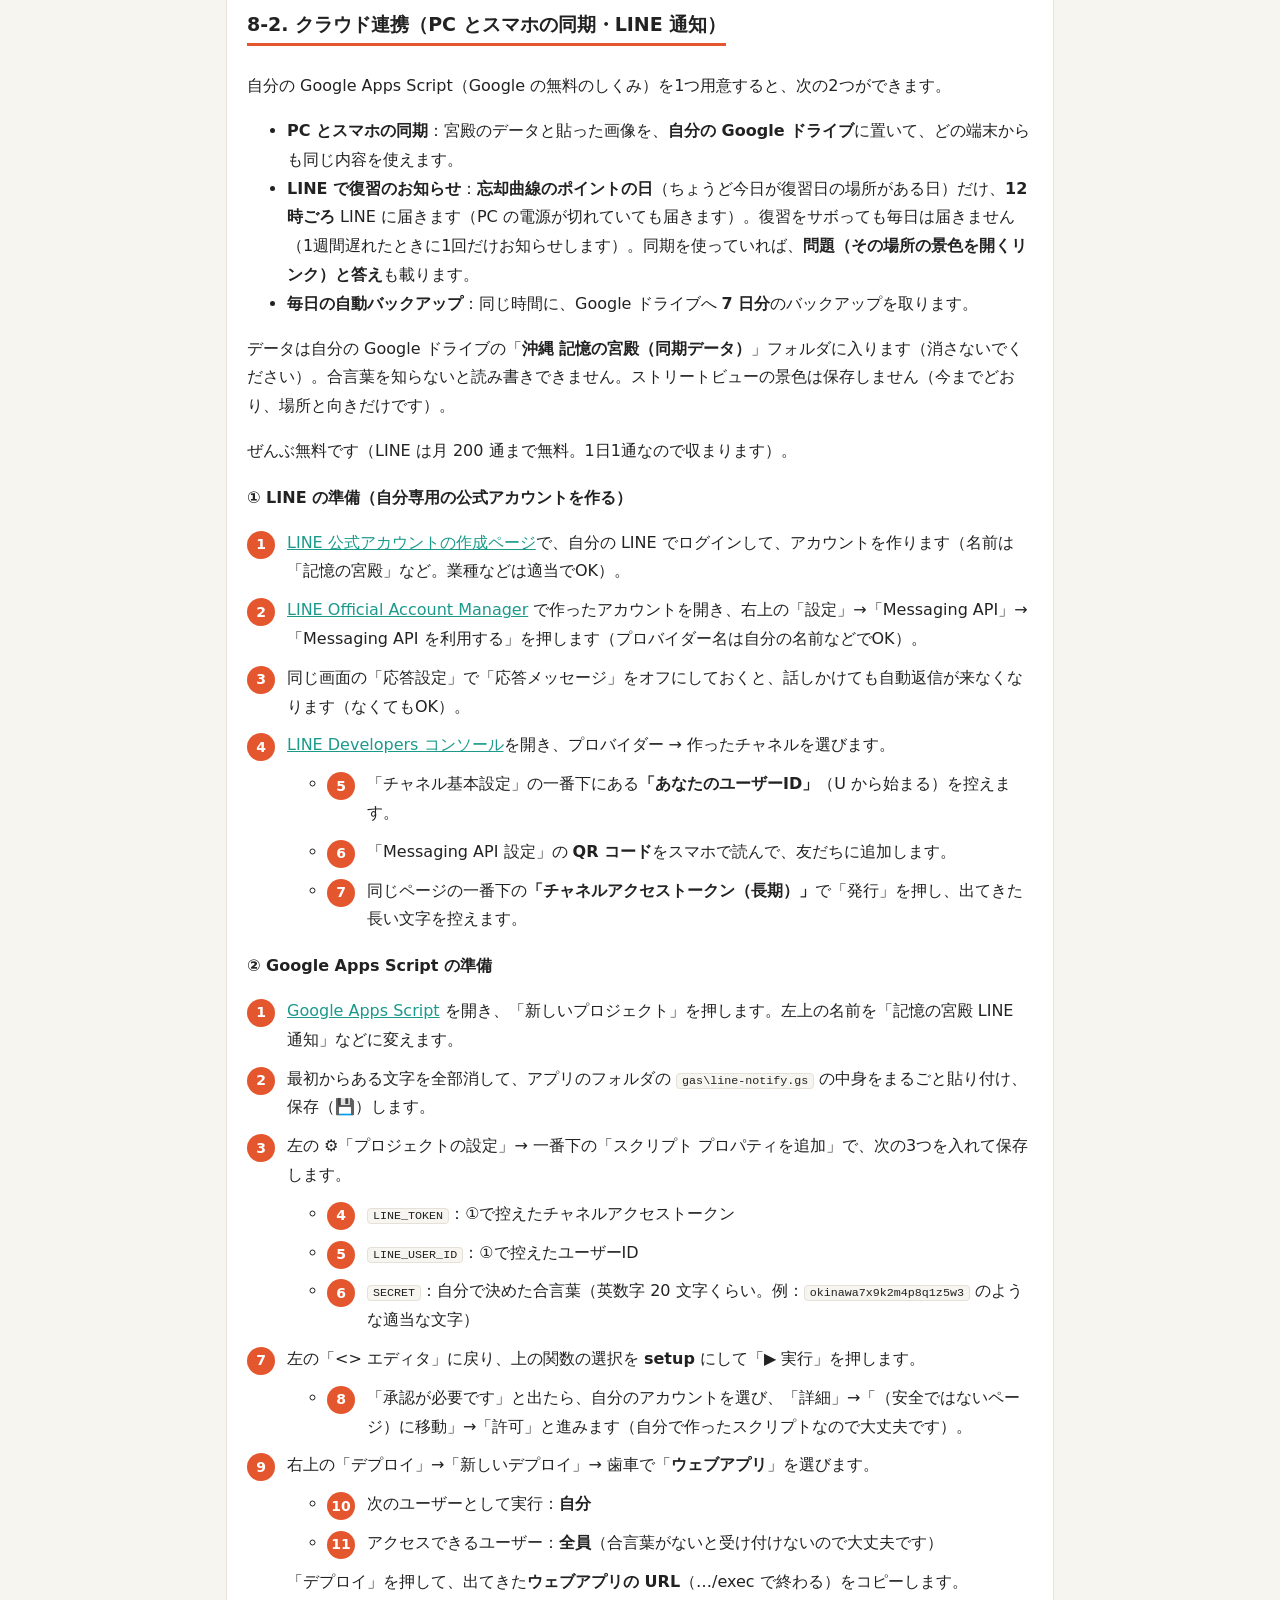
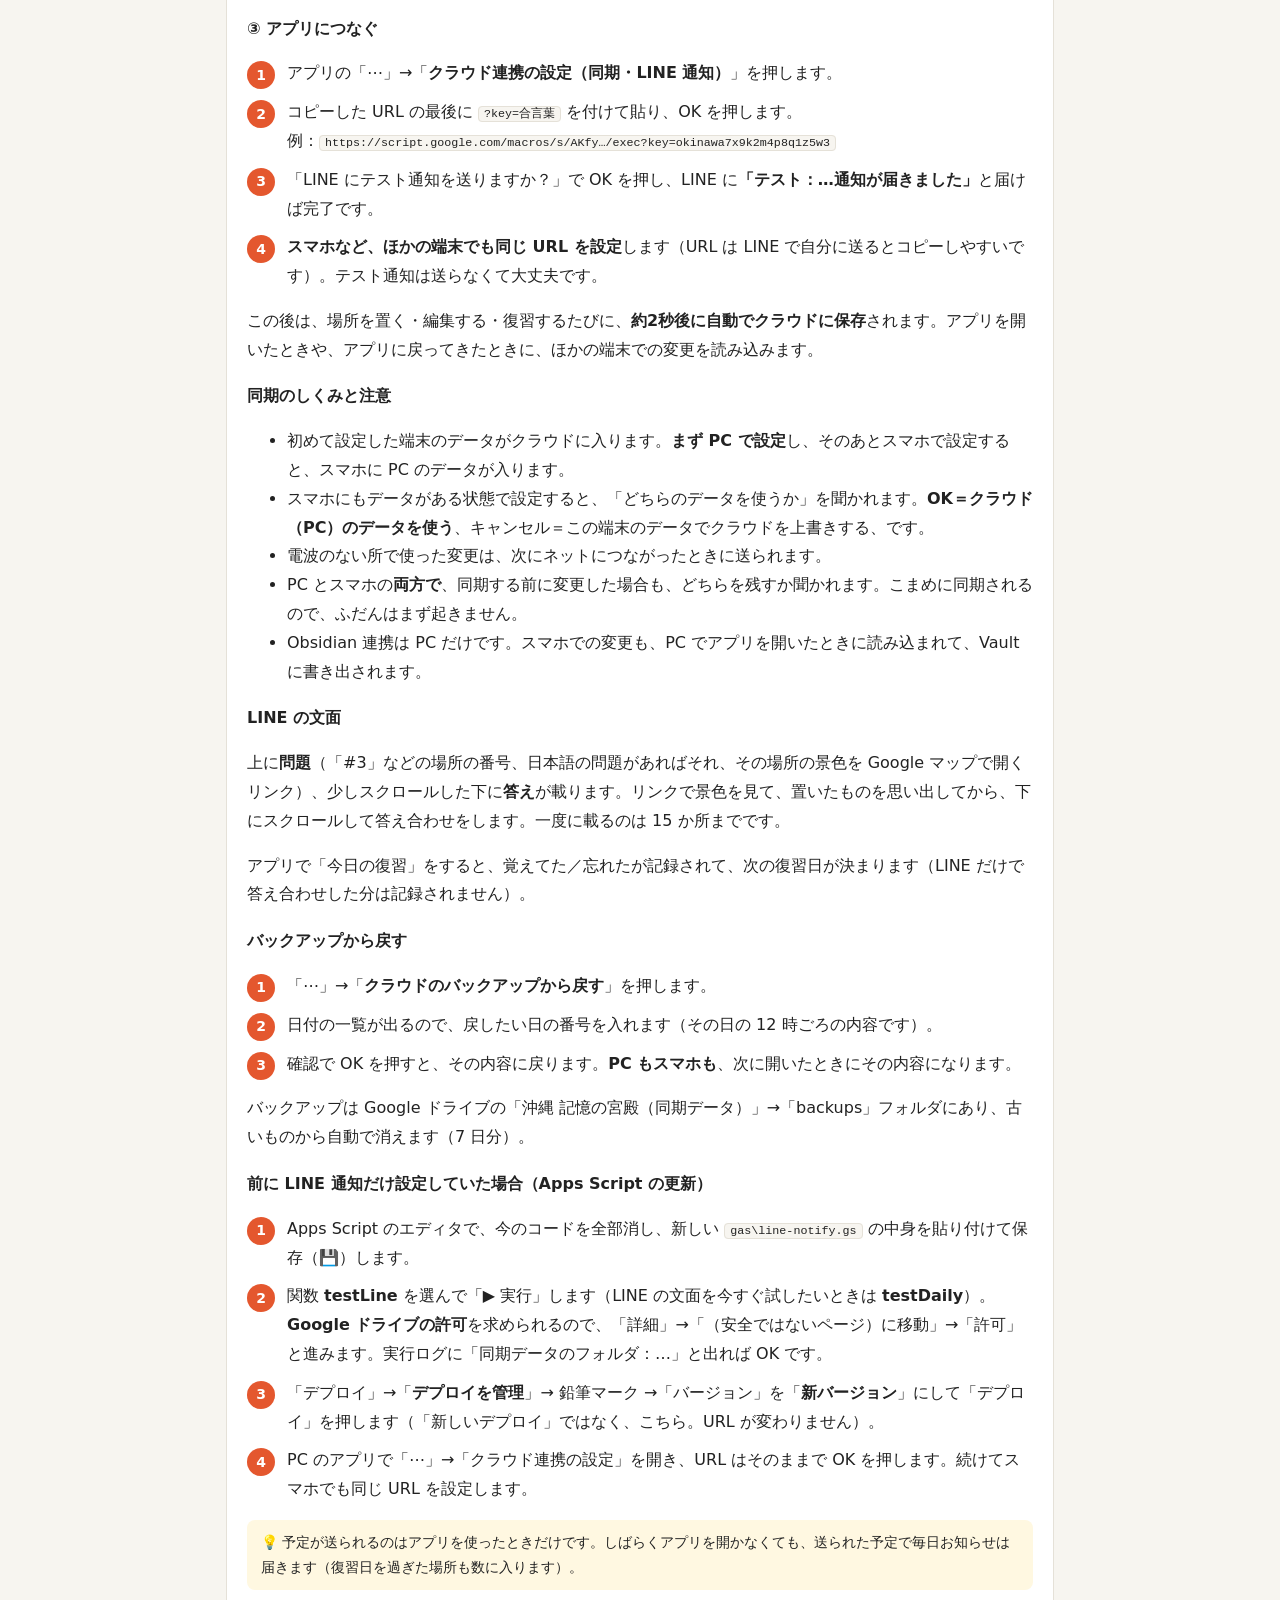
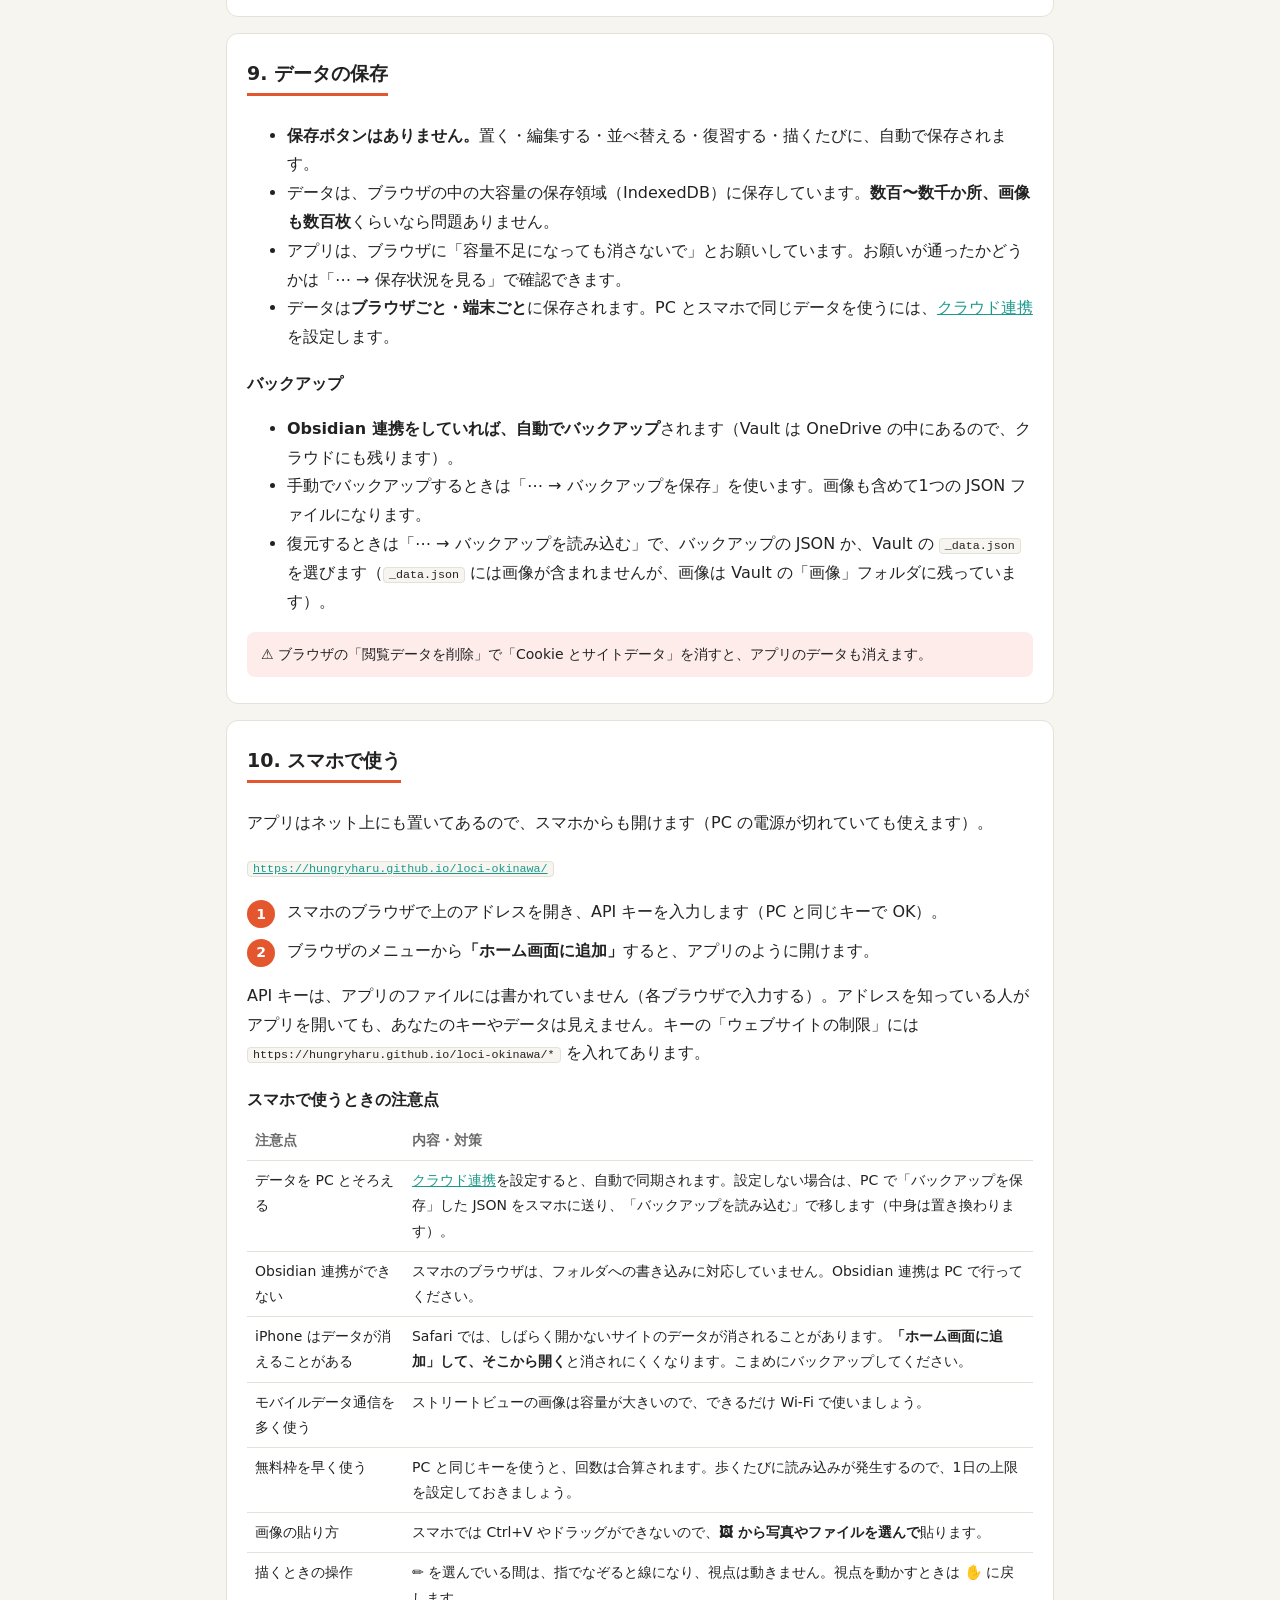
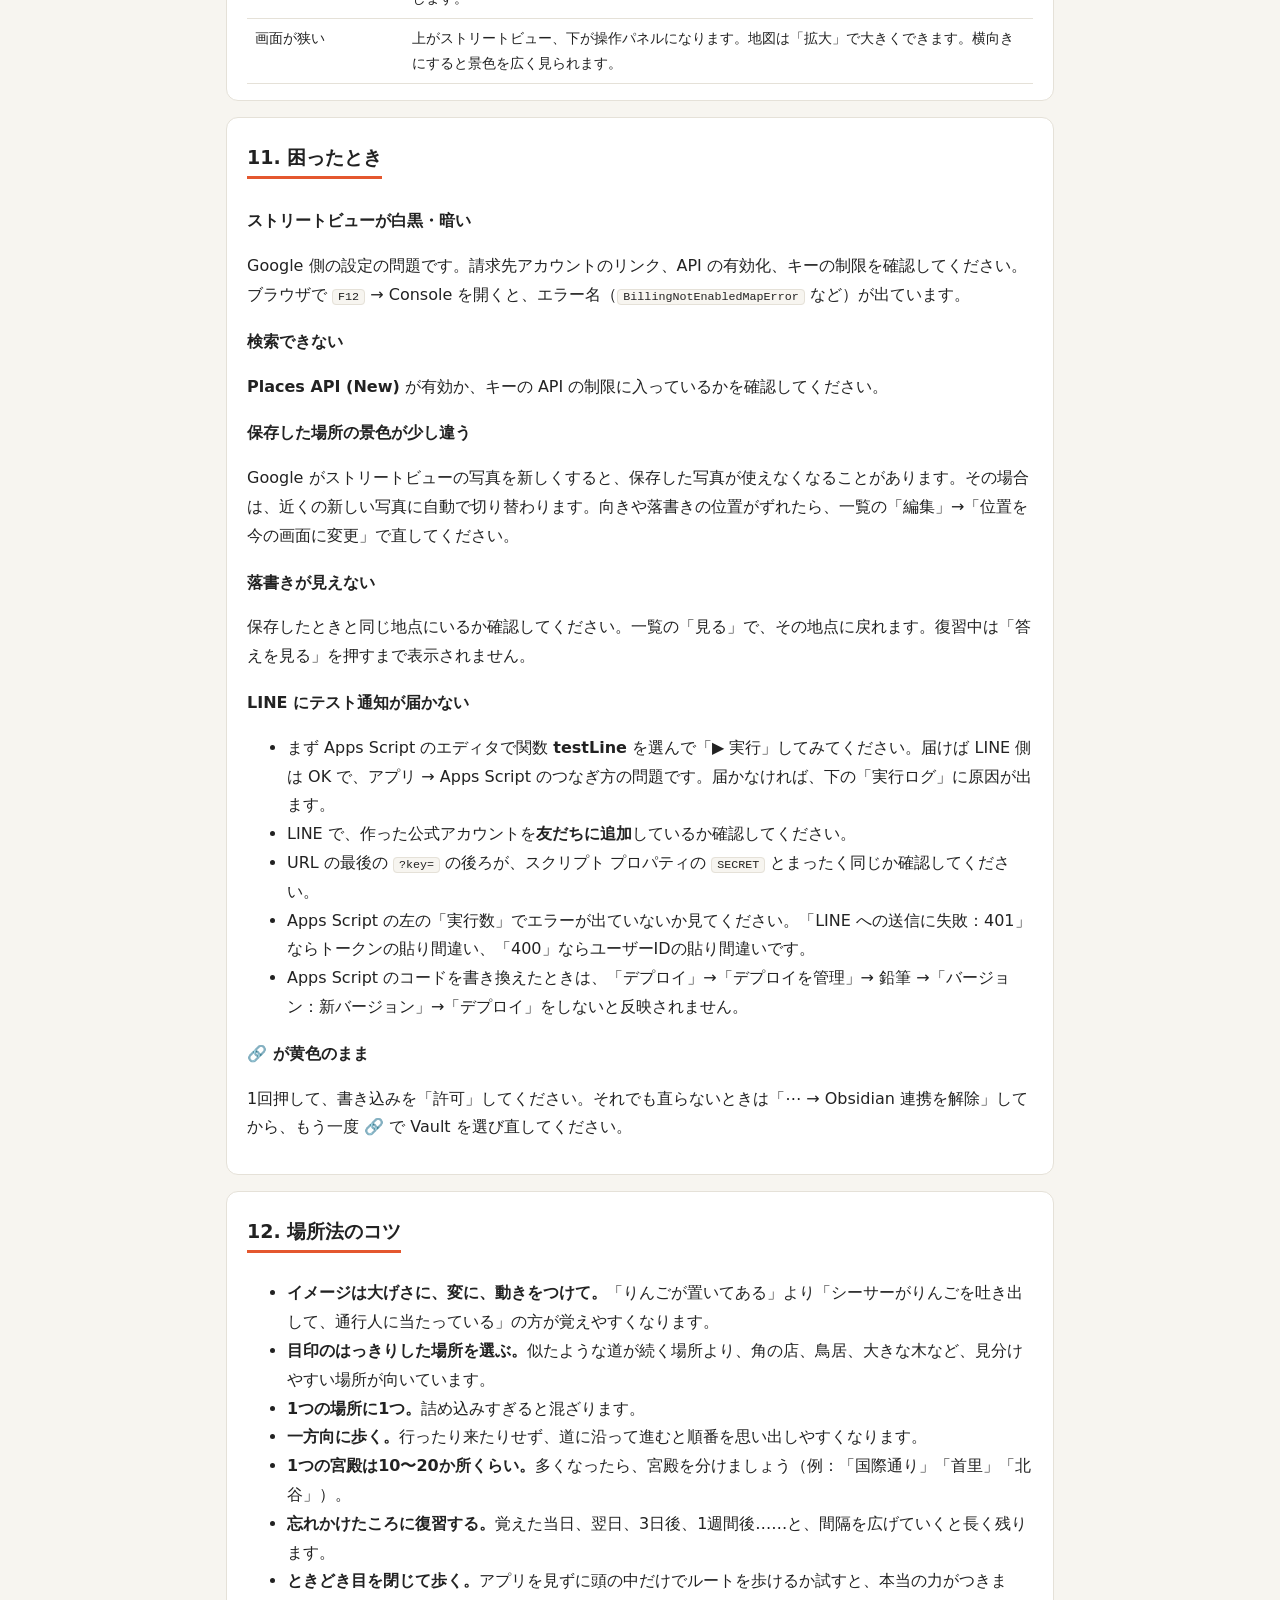
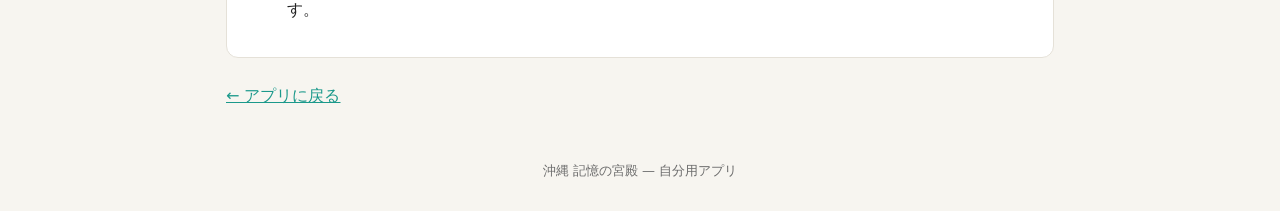
==== commit be0a79d4: "復習・LINE 通知を忘却曲線のポイントの日だけにする（毎日にしない） - LINE はちょうど今日が復習日の場所がある日だけ（遅れで毎日せかさない。1週間遅れで1回） - 2日以内に予定の場所は前倒" ====
--- a/help.html
+++ b/help.html
@@ -193,7 +193,7 @@
     <p>キーボード：<kbd>Enter</kbd> 答えを見る ／ <kbd>1</kbd> 覚えてた ／ <kbd>2</kbd> 忘れた</p>
     <h3>記録タブ（成果の見える化）</h3>
     <ul>
-      <li><b>🔥 連続で復習</b>：毎日続けて復習した日数。今日まだでも、昨日まで続いていれば数えます。LINE の通知にも出ます。</li>
+      <li><b>次の復習日</b>：次に復習の日が来る日と、その日の場所の数。毎日やる必要はありません。</li>
       <li><b>覚えた</b>：「定着」（続けて 3 回正解＝1〜2 週間あけても覚えていた）と「長期記憶」（続けて 5 回以上＝1 か月以上あけても覚えていた）の数。</li>
       <li><b>今週の正解率</b>：この 7 日間の「覚えてた」の割合。</li>
       <li><b>復習カレンダー</b>：12 週間分。色が濃い日ほどたくさん復習した日です。マスを押す（マウスを乗せる）と回数が出ます。</li>
@@ -214,7 +214,9 @@
     <ul>
       <li>置いたばかりで、まだ復習していない場所は「今日」が復習日です。</li>
       <li>復習日より前に復習して「覚えてた」でも、間はのびません（同じ日に何回やっても進みません）。</li>
-      <li>復習日を過ぎた場所は、復習するまで毎日「今日の復習」に残ります。</li>
+      <li>復習日を過ぎた場所は、復習するまで「今日の復習」に残ります（LINE で毎日せかすことはしません）。</li>
+      <li><b>2日以内に予定の場所</b>は、「今日の復習」で一緒に前倒しで復習できます。前倒しでも「覚えてた」なら次の間隔に進むので、復習する日が自然にまとまって、毎日にならなくなります。</li>
+      <li>次の復習日を決めるとき、近くにほかの場所の復習日があれば、その日に<b>合わせます</b>（例：7日後の予定を、6〜10日後にあるほかの復習日にそろえる）。忘れた場所も、3日以内にある復習日に合流します。</li>
     </ul>
   </section>
 
@@ -241,7 +243,7 @@
     <p>自分の Google Apps Script（Google の無料のしくみ）を1つ用意すると、次の2つができます。</p>
     <ul>
       <li><b>PC とスマホの同期</b>：宮殿のデータと貼った画像を、<b>自分の Google ドライブ</b>に置いて、どの端末からも同じ内容を使えます。</li>
-      <li><b>LINE で復習のお知らせ</b>：毎日 <b>12 時ごろ</b>、今日の復習がある日だけ LINE に届きます（PC の電源が切れていても届きます）。同期を使っていれば、<b>問題（その場所の景色を開くリンク）と答え</b>も載ります。</li>
+      <li><b>LINE で復習のお知らせ</b>：<b>忘却曲線のポイントの日</b>（ちょうど今日が復習日の場所がある日）だけ、<b>12 時ごろ</b> LINE に届きます（PC の電源が切れていても届きます）。復習をサボっても毎日は届きません（1週間遅れたときに1回だけお知らせします）。同期を使っていれば、<b>問題（その場所の景色を開くリンク）と答え</b>も載ります。</li>
       <li><b>毎日の自動バックアップ</b>：同じ時間に、Google ドライブへ <b>7 日分</b>のバックアップを取ります。</li>
     </ul>
     <p>データは自分の Google ドライブの「<b>沖縄 記憶の宮殿（同期データ）</b>」フォルダに入ります（消さないでください）。合言葉を知らないと読み書きできません。ストリートビューの景色は保存しません（今までどおり、場所と向きだけです）。</p>
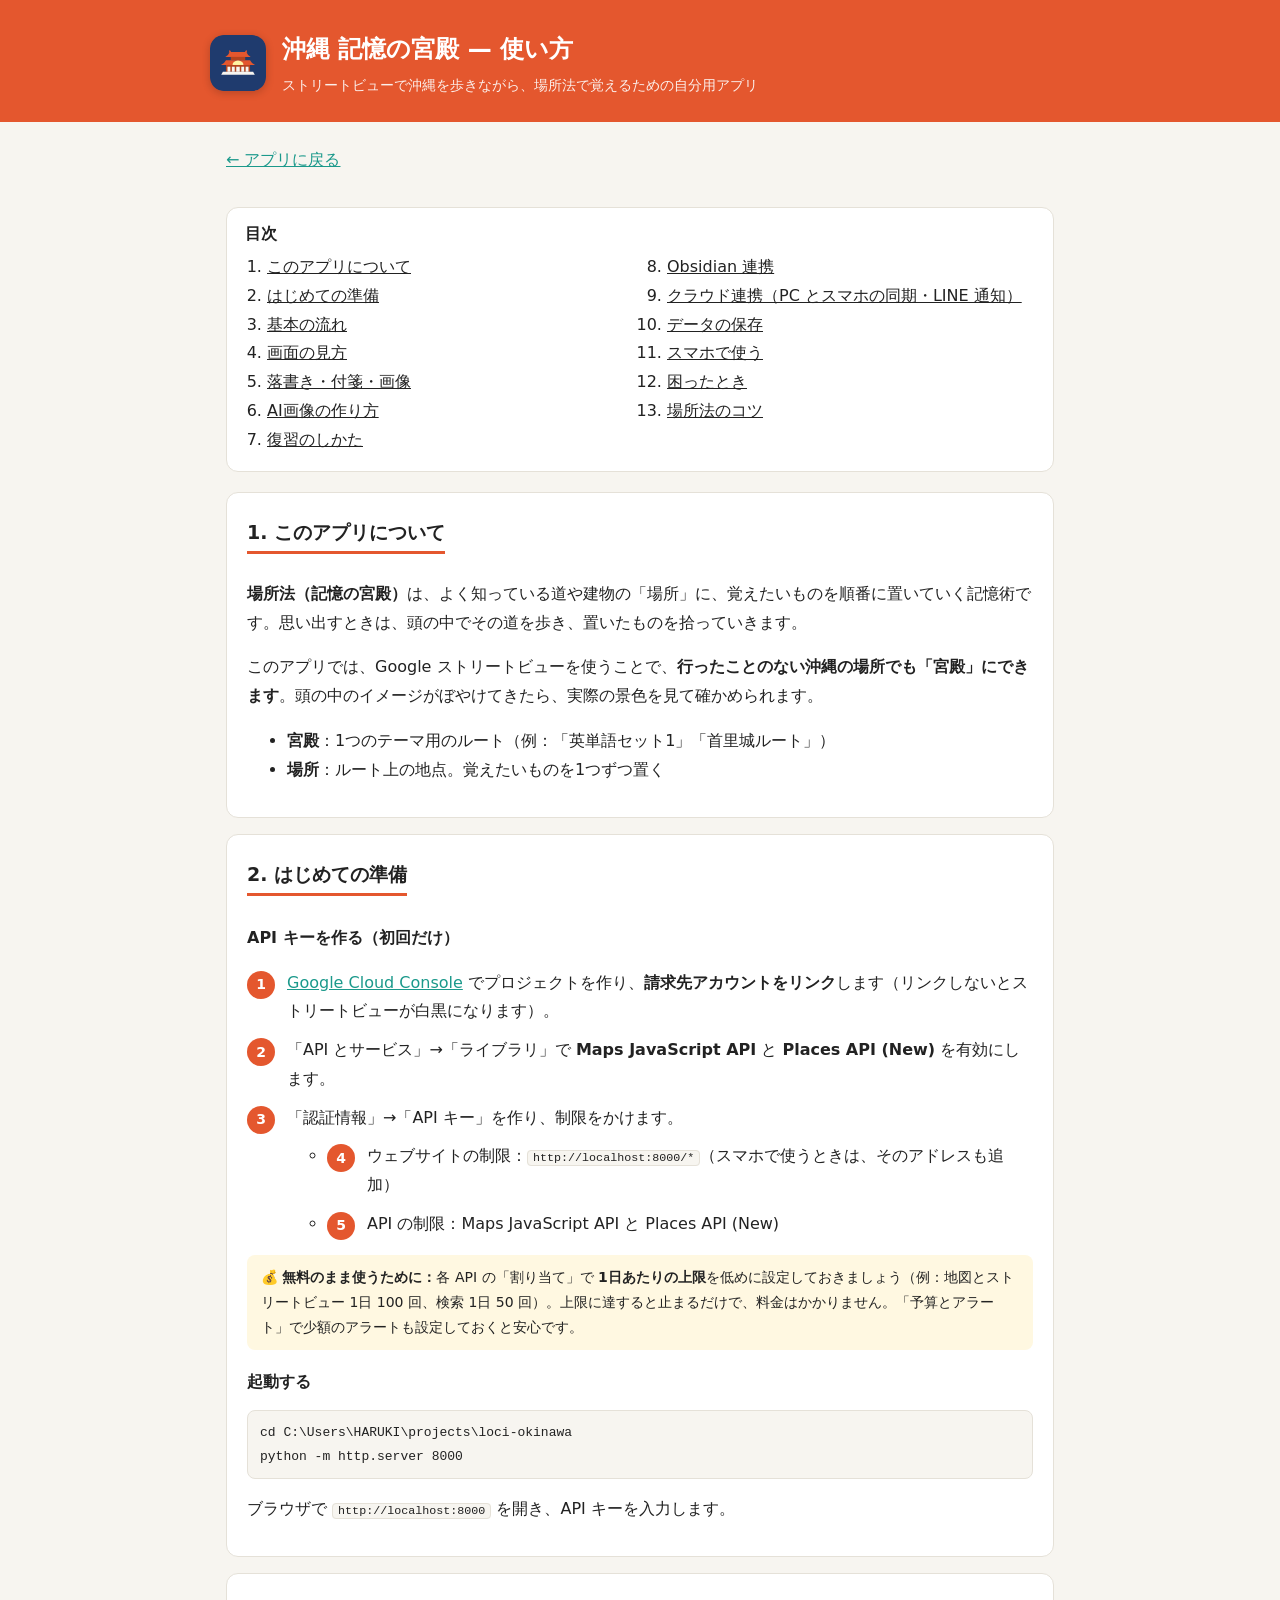
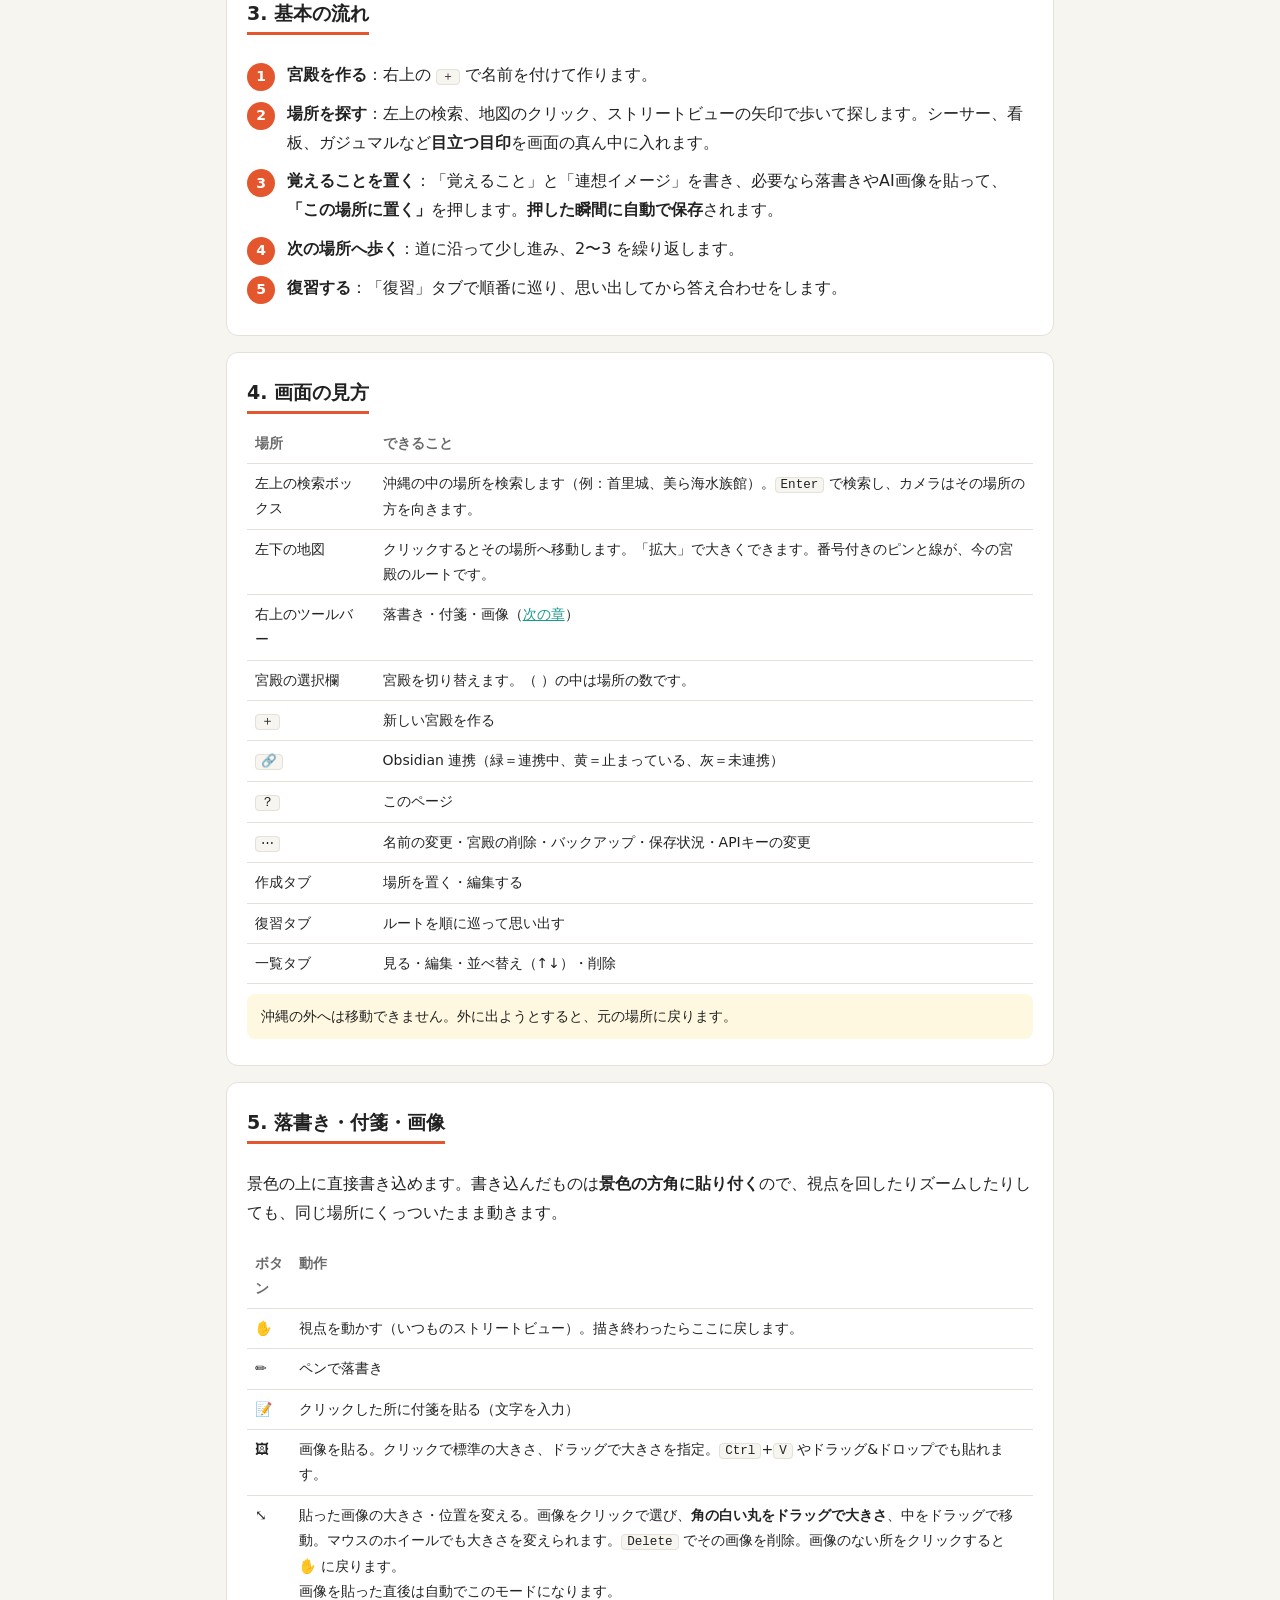
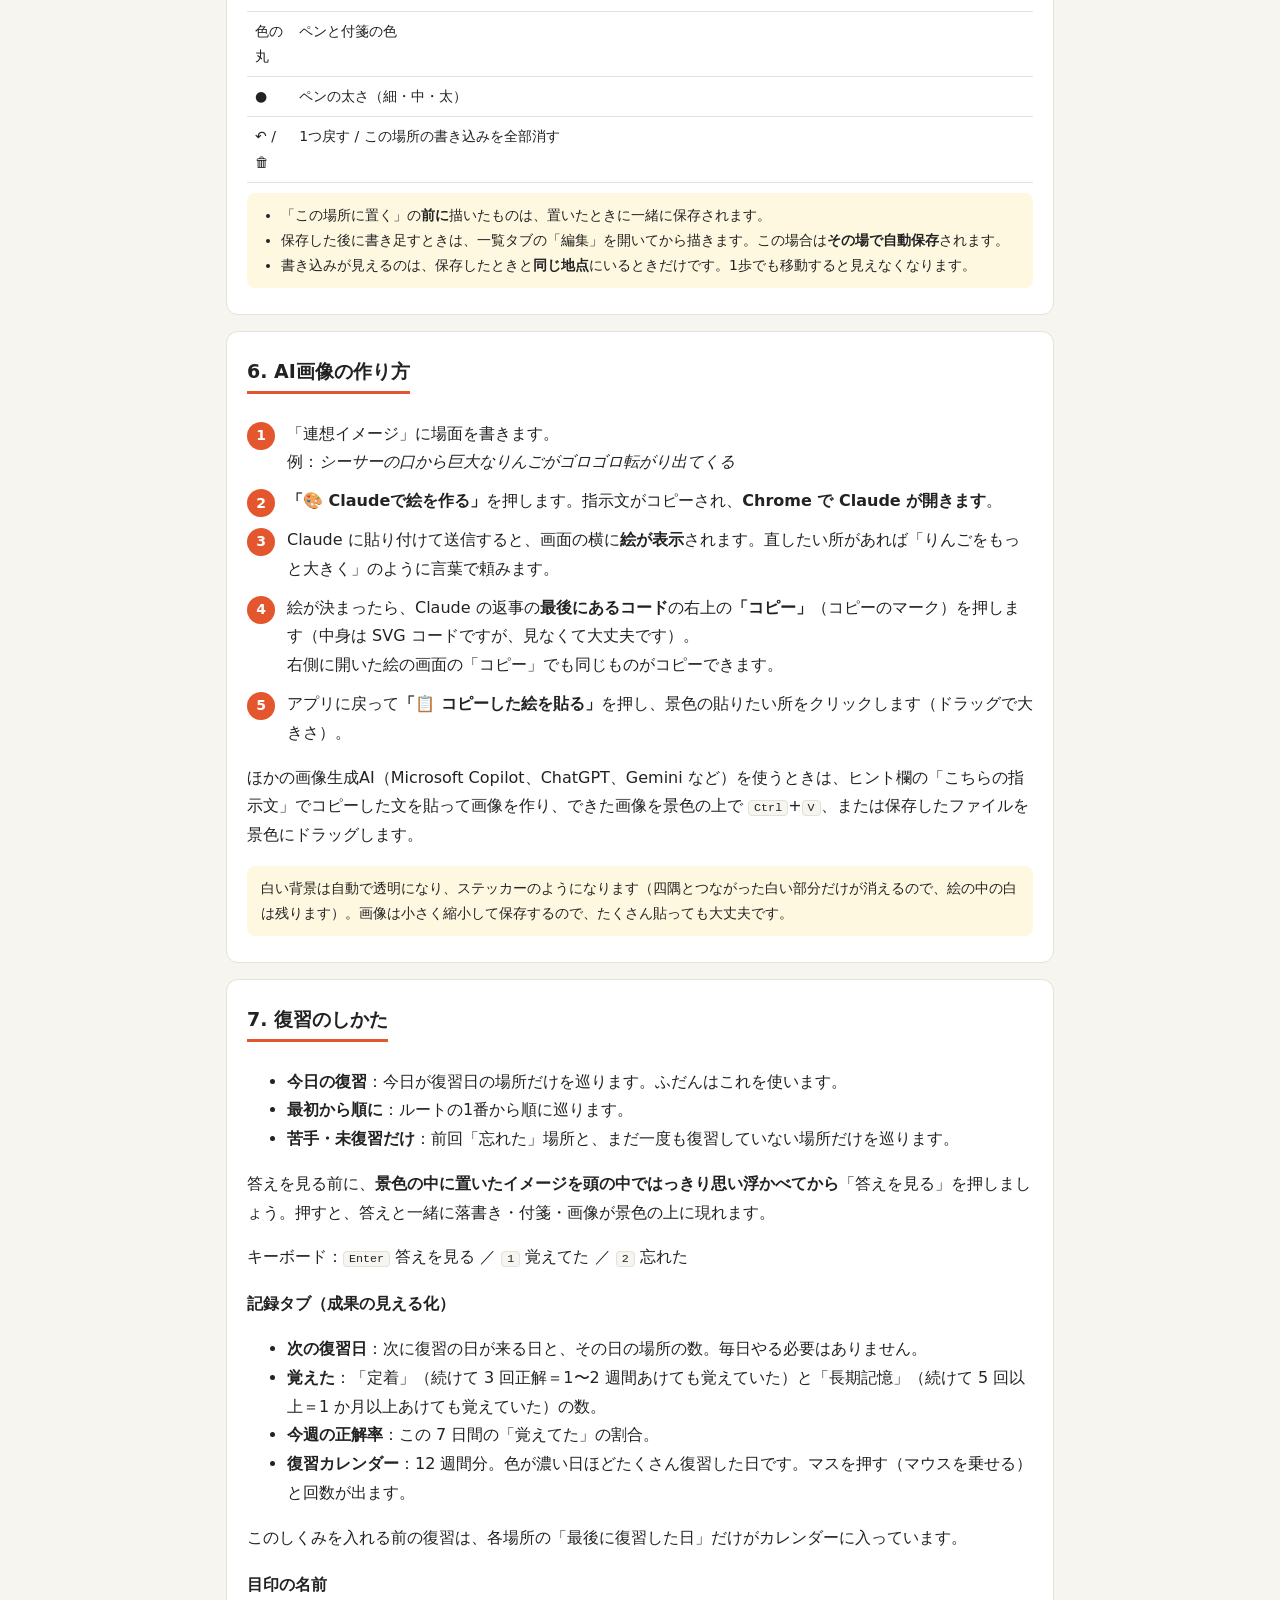
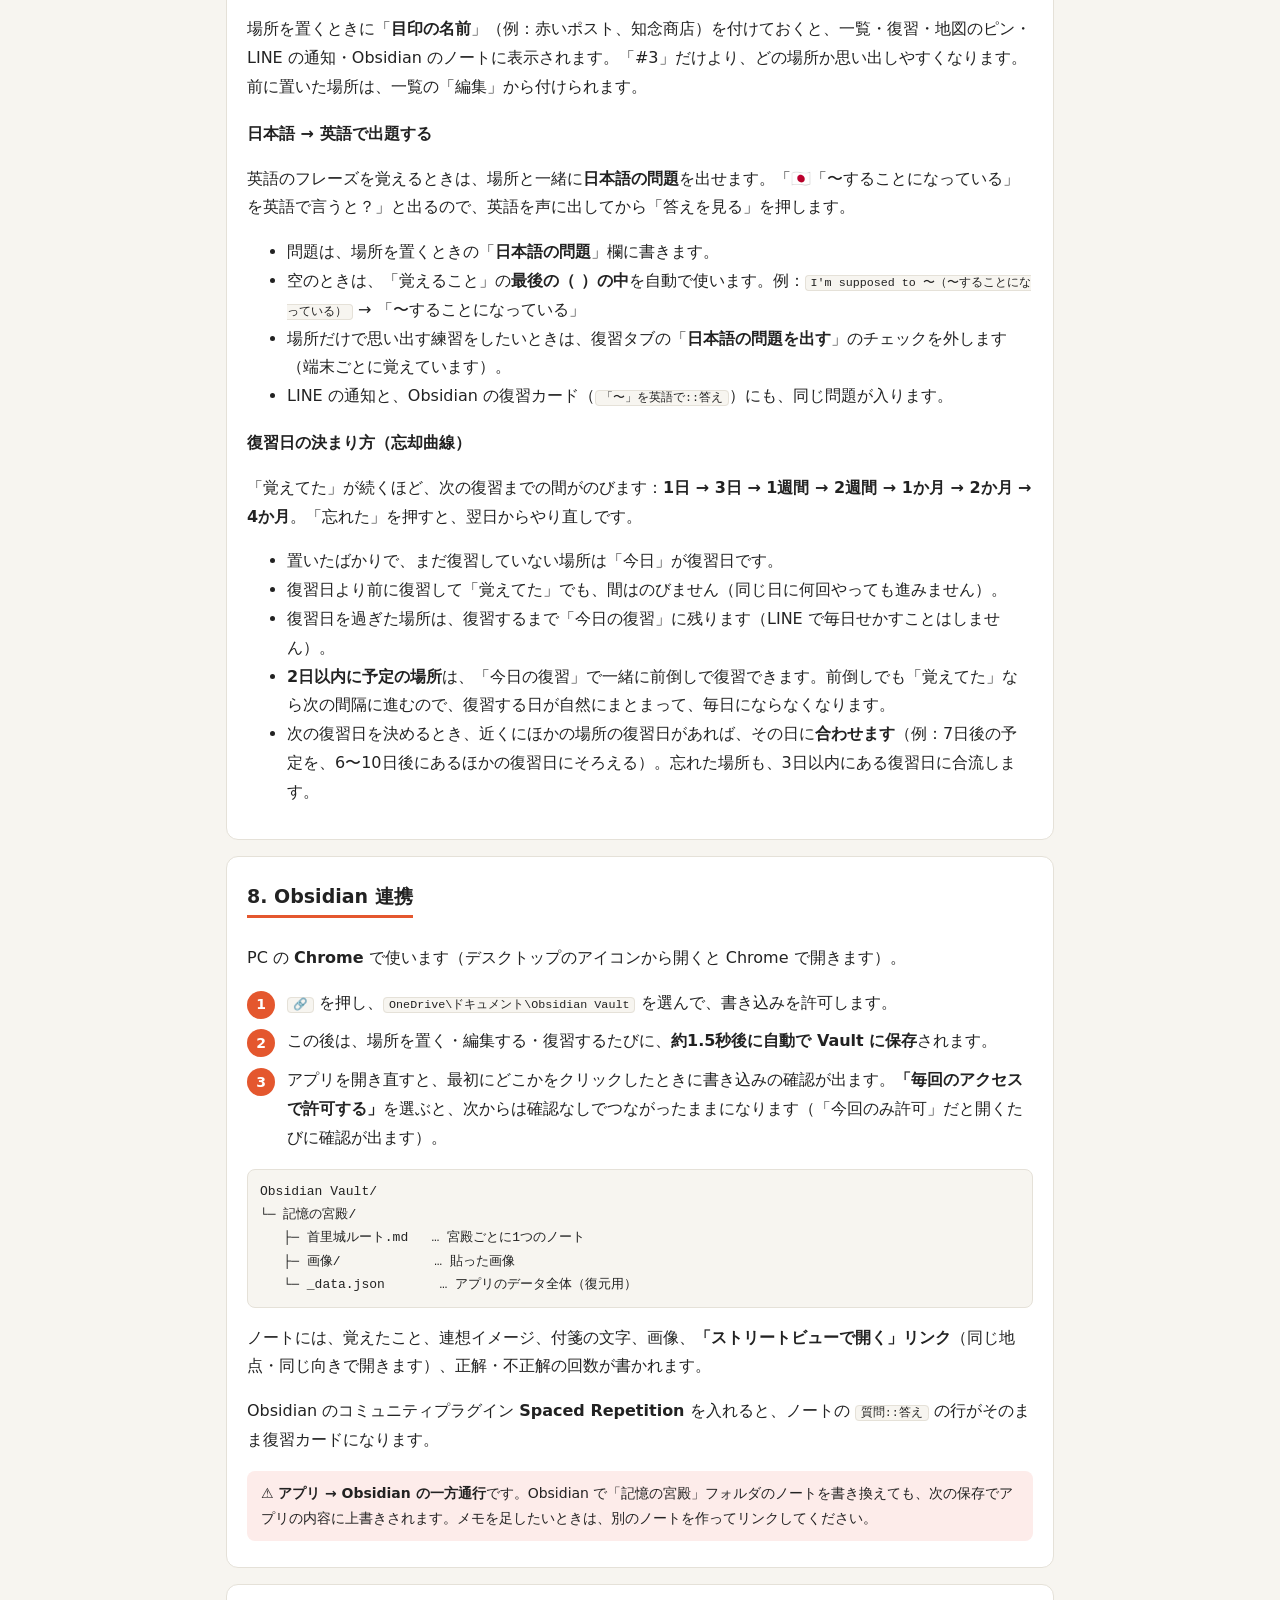
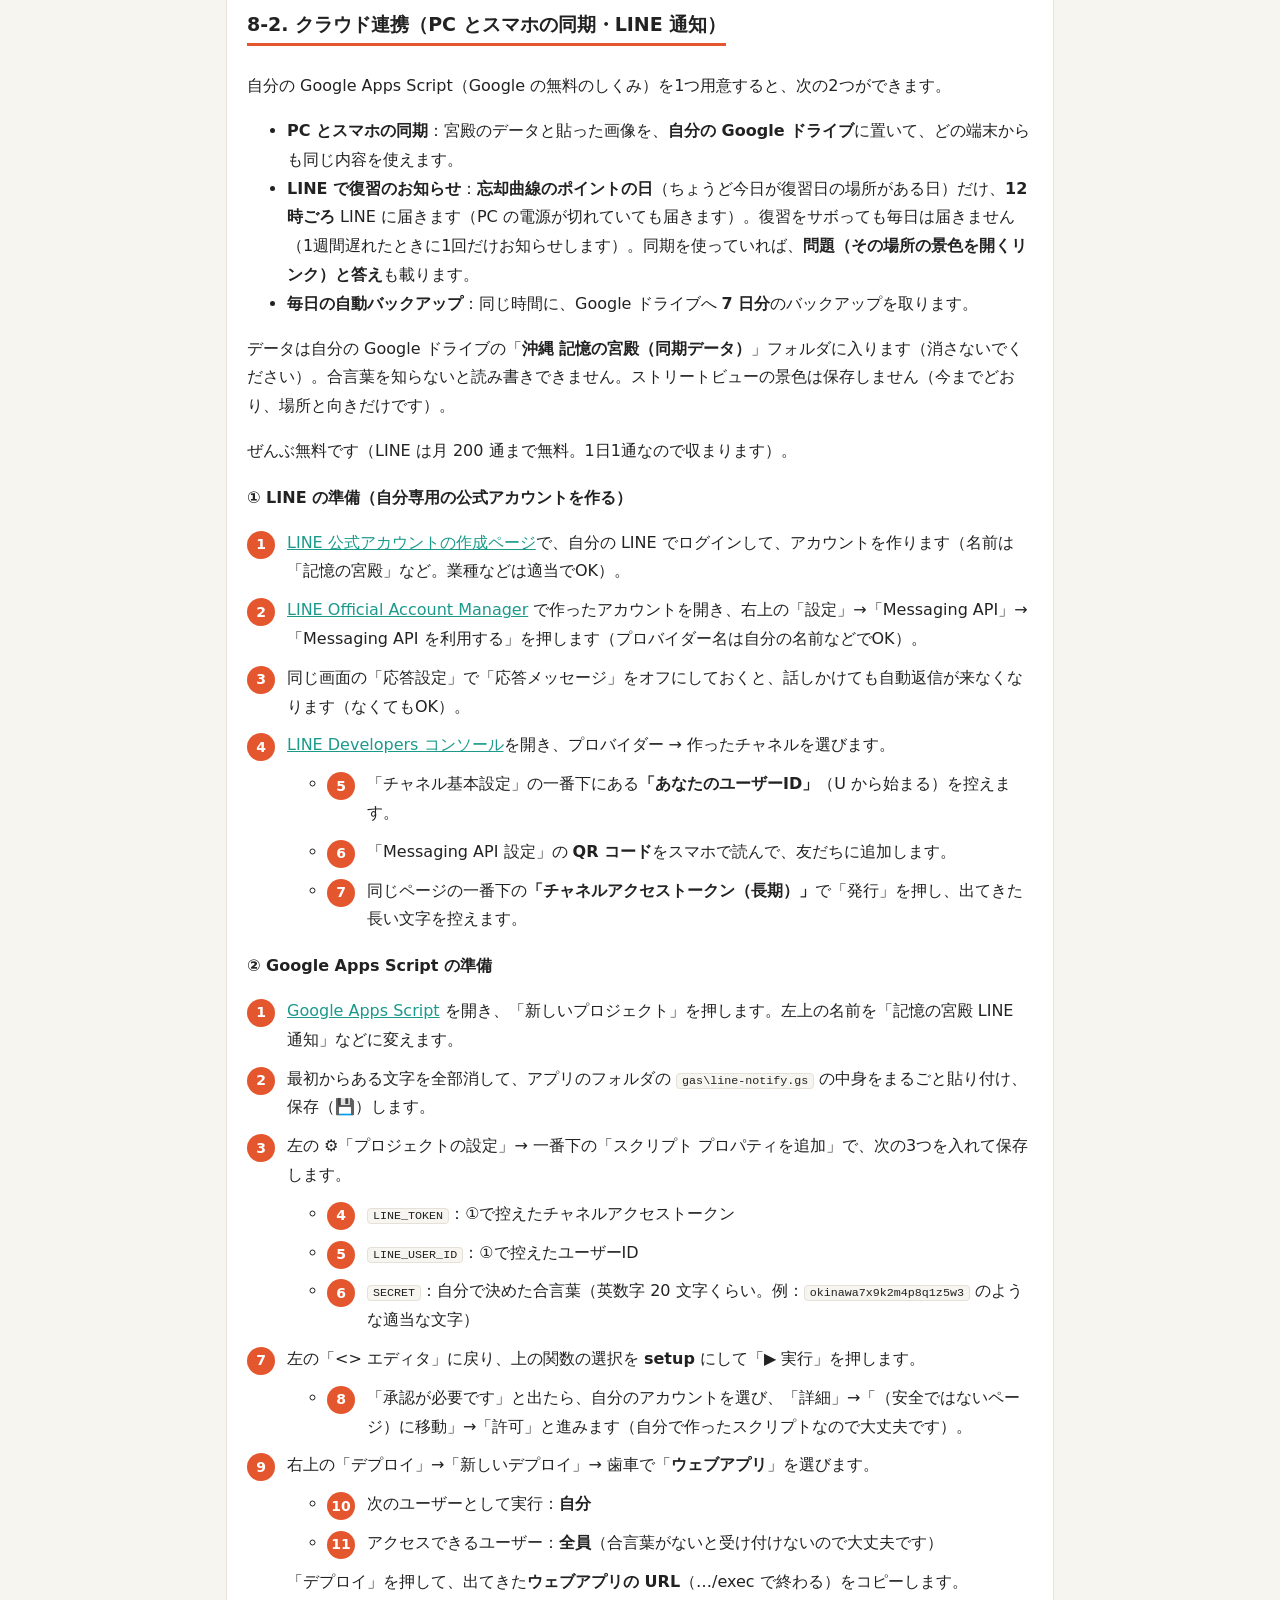
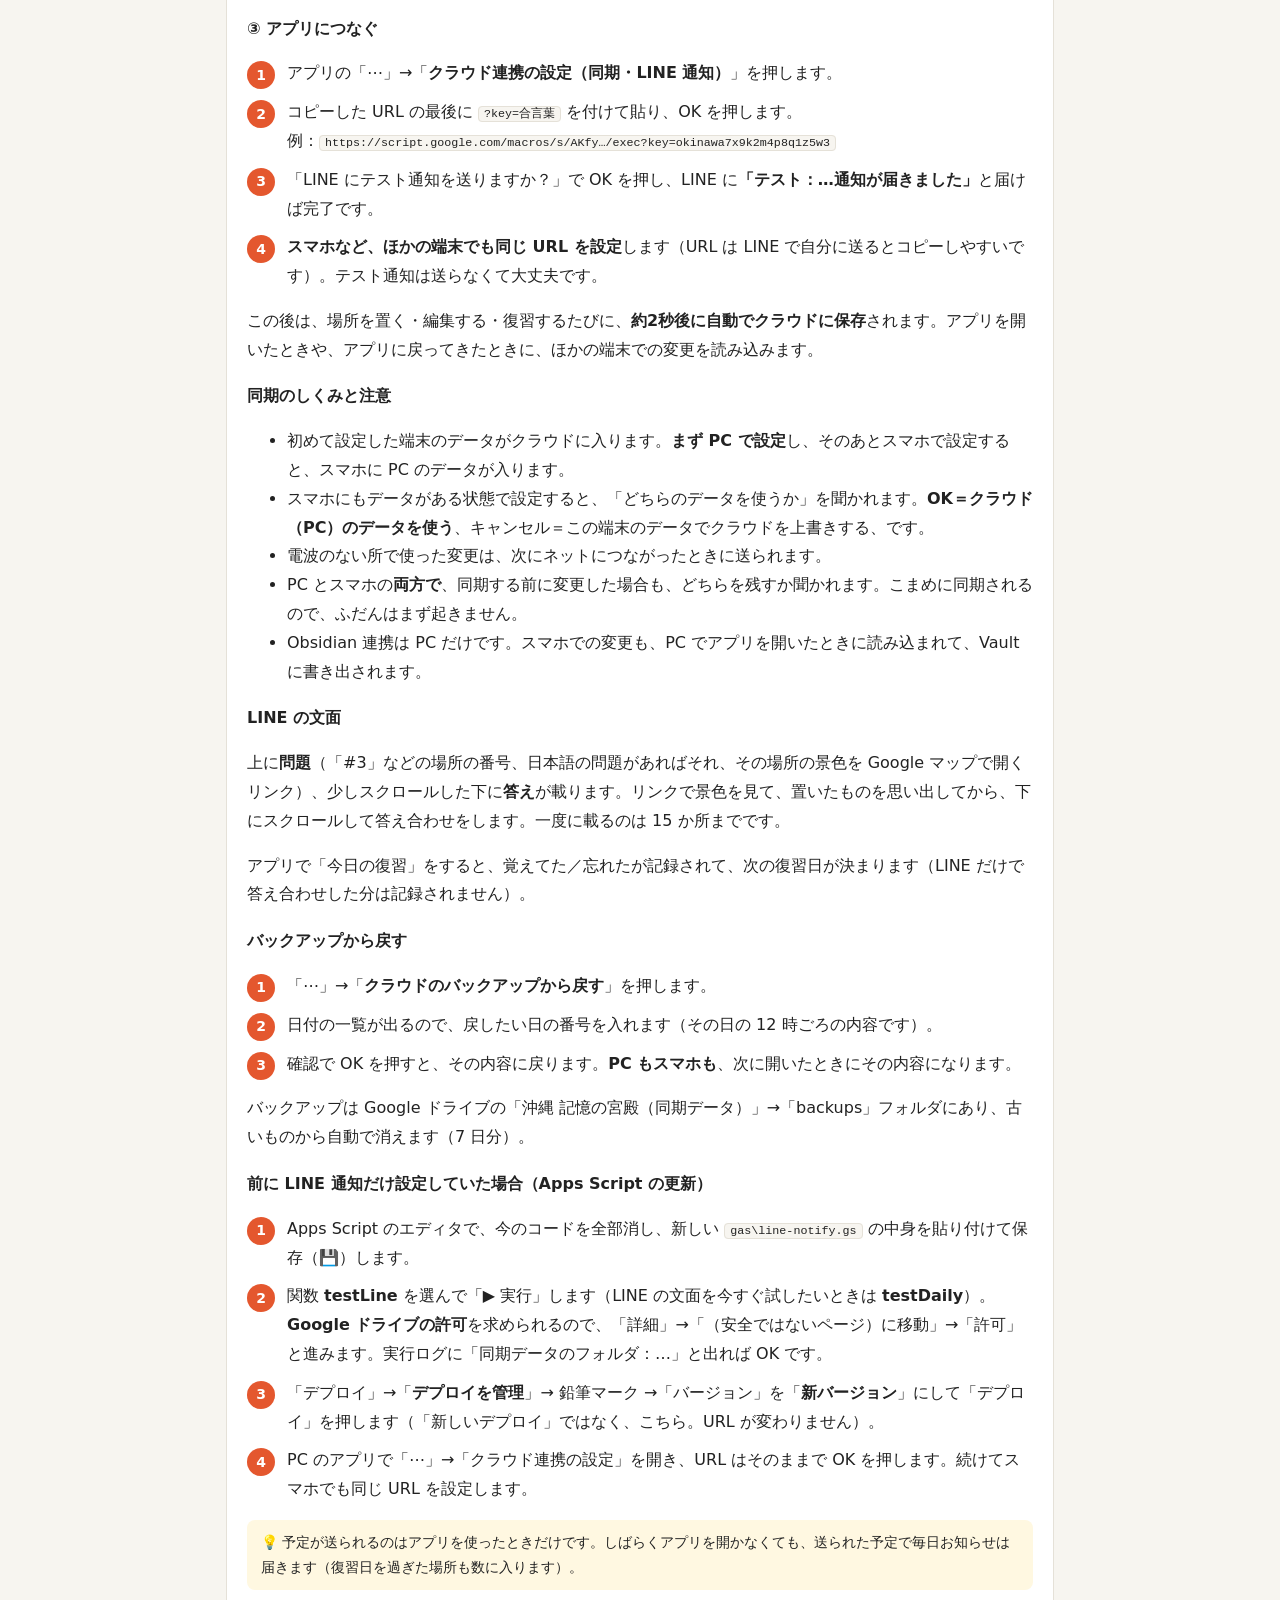
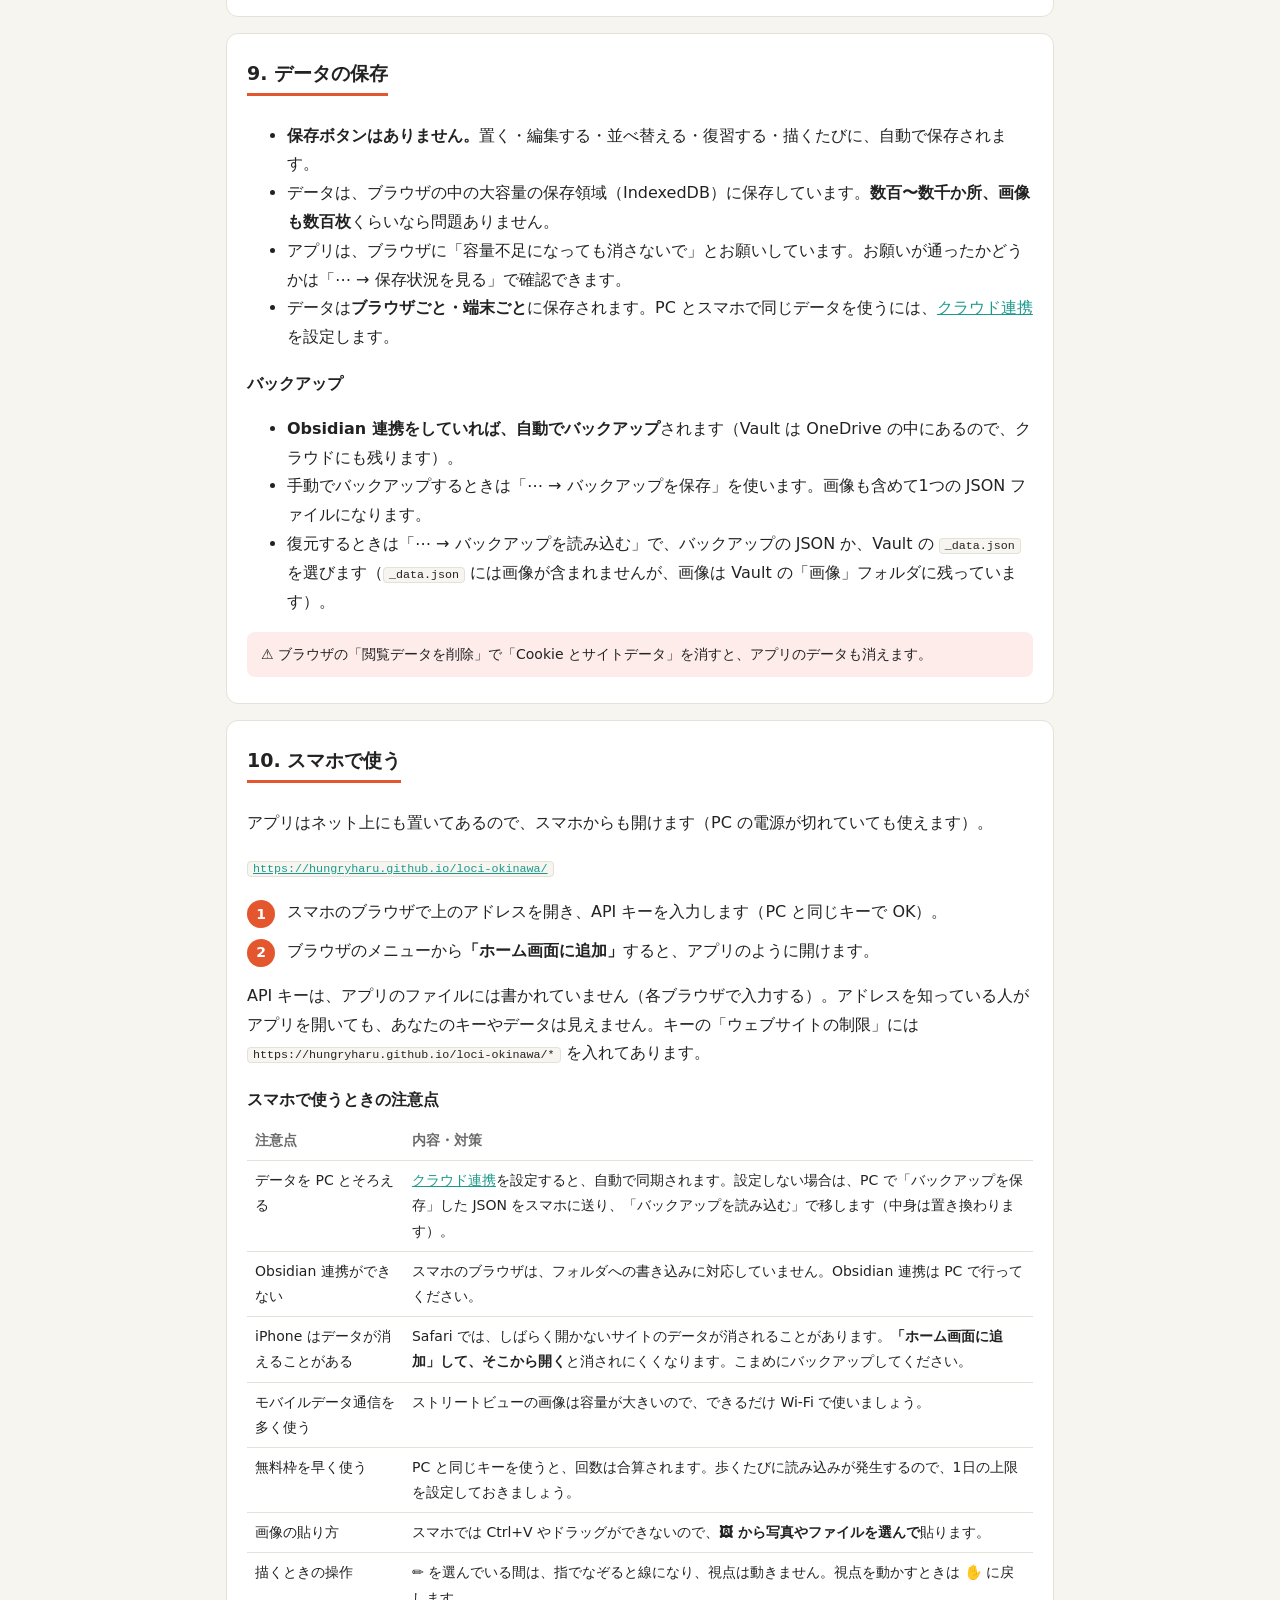
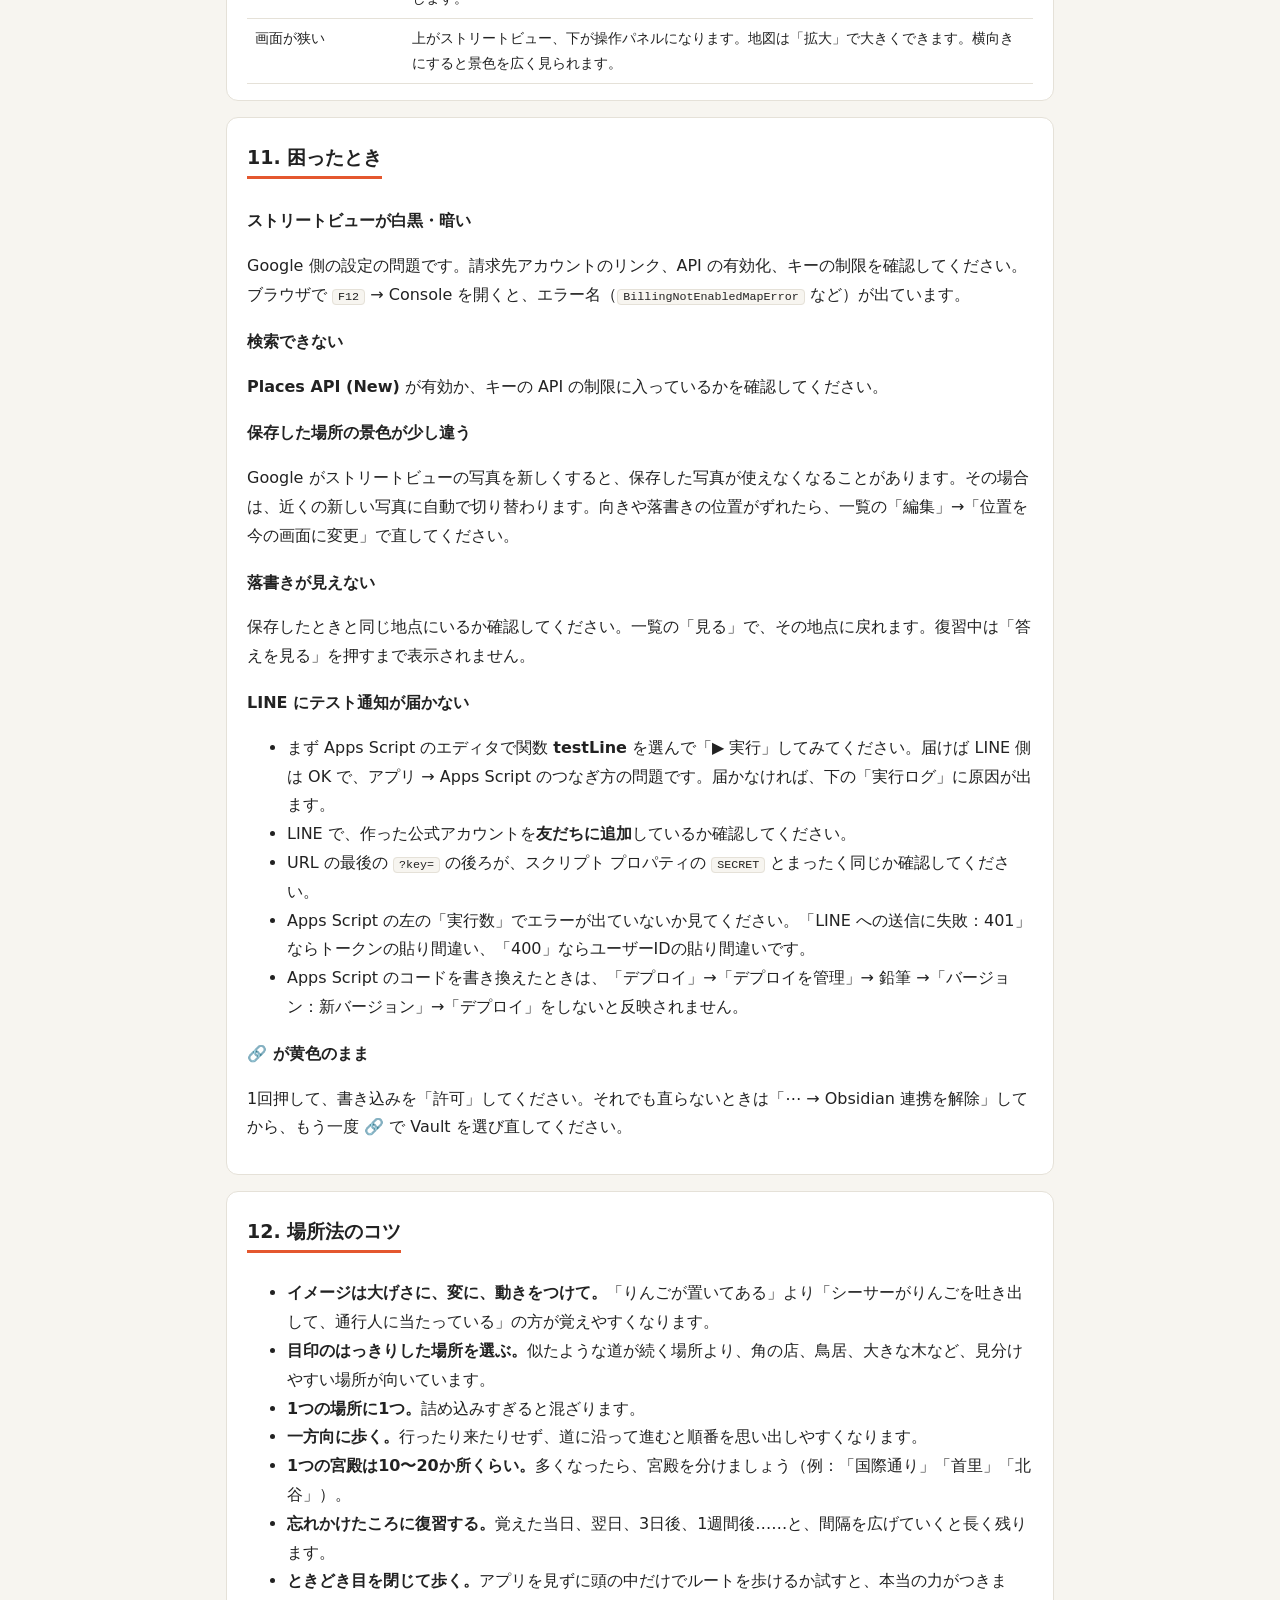
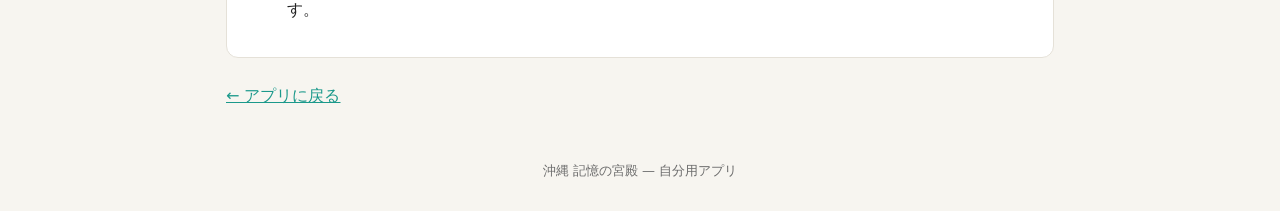
==== commit 1b70c492: "Cache-bust icon URLs so the new Shuri Castle icon replaces the old one Co-Authored-By: Claude Opus 5" ====
--- a/help.html
+++ b/help.html
@@ -4,7 +4,7 @@
 <meta charset="utf-8">
 <meta name="viewport" content="width=device-width, initial-scale=1">
 <title>使い方 - 沖縄 記憶の宮殿</title>
-<link rel="icon" href="icon.svg" type="image/svg+xml">
+<link rel="icon" href="icon.svg?v=2" type="image/svg+xml">
 <style>
   :root {
     --accent: #e4572e; --accent2: #1b998b; --bg: #f7f5f0; --card: #fff;
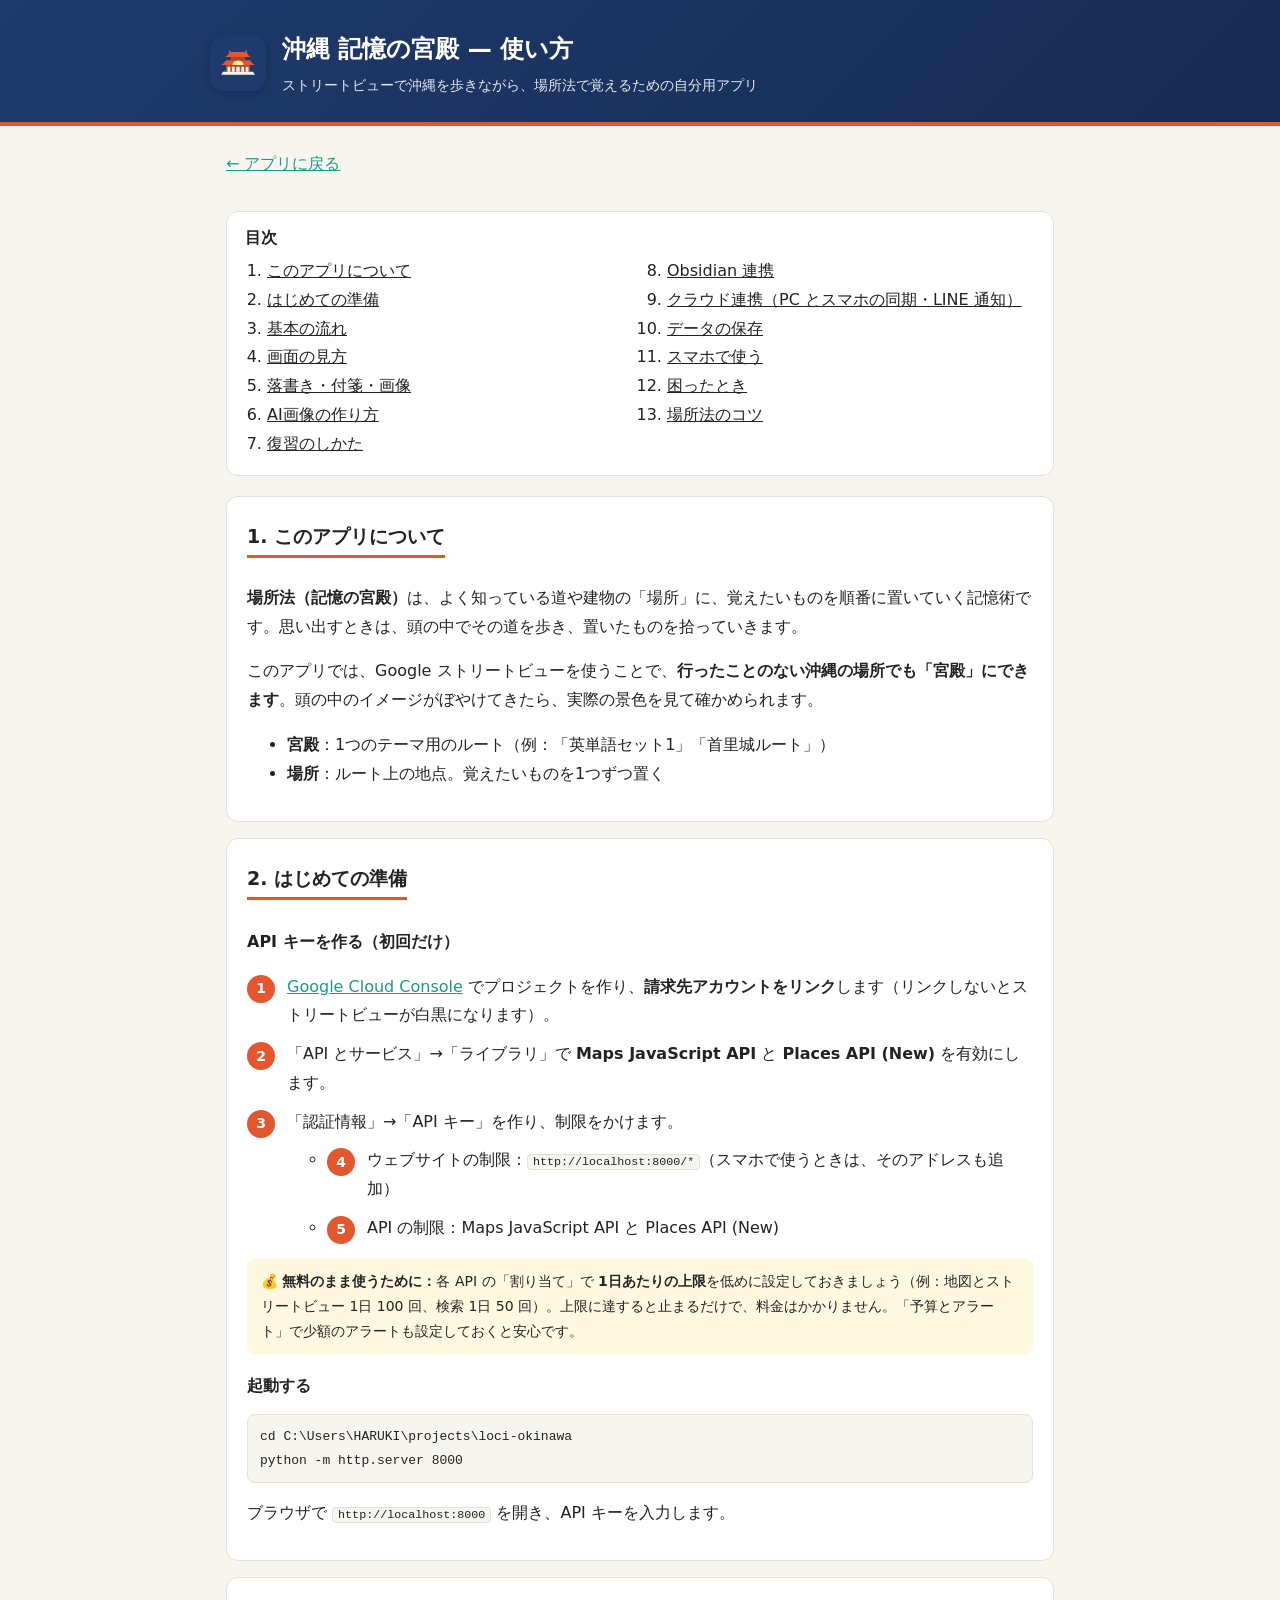
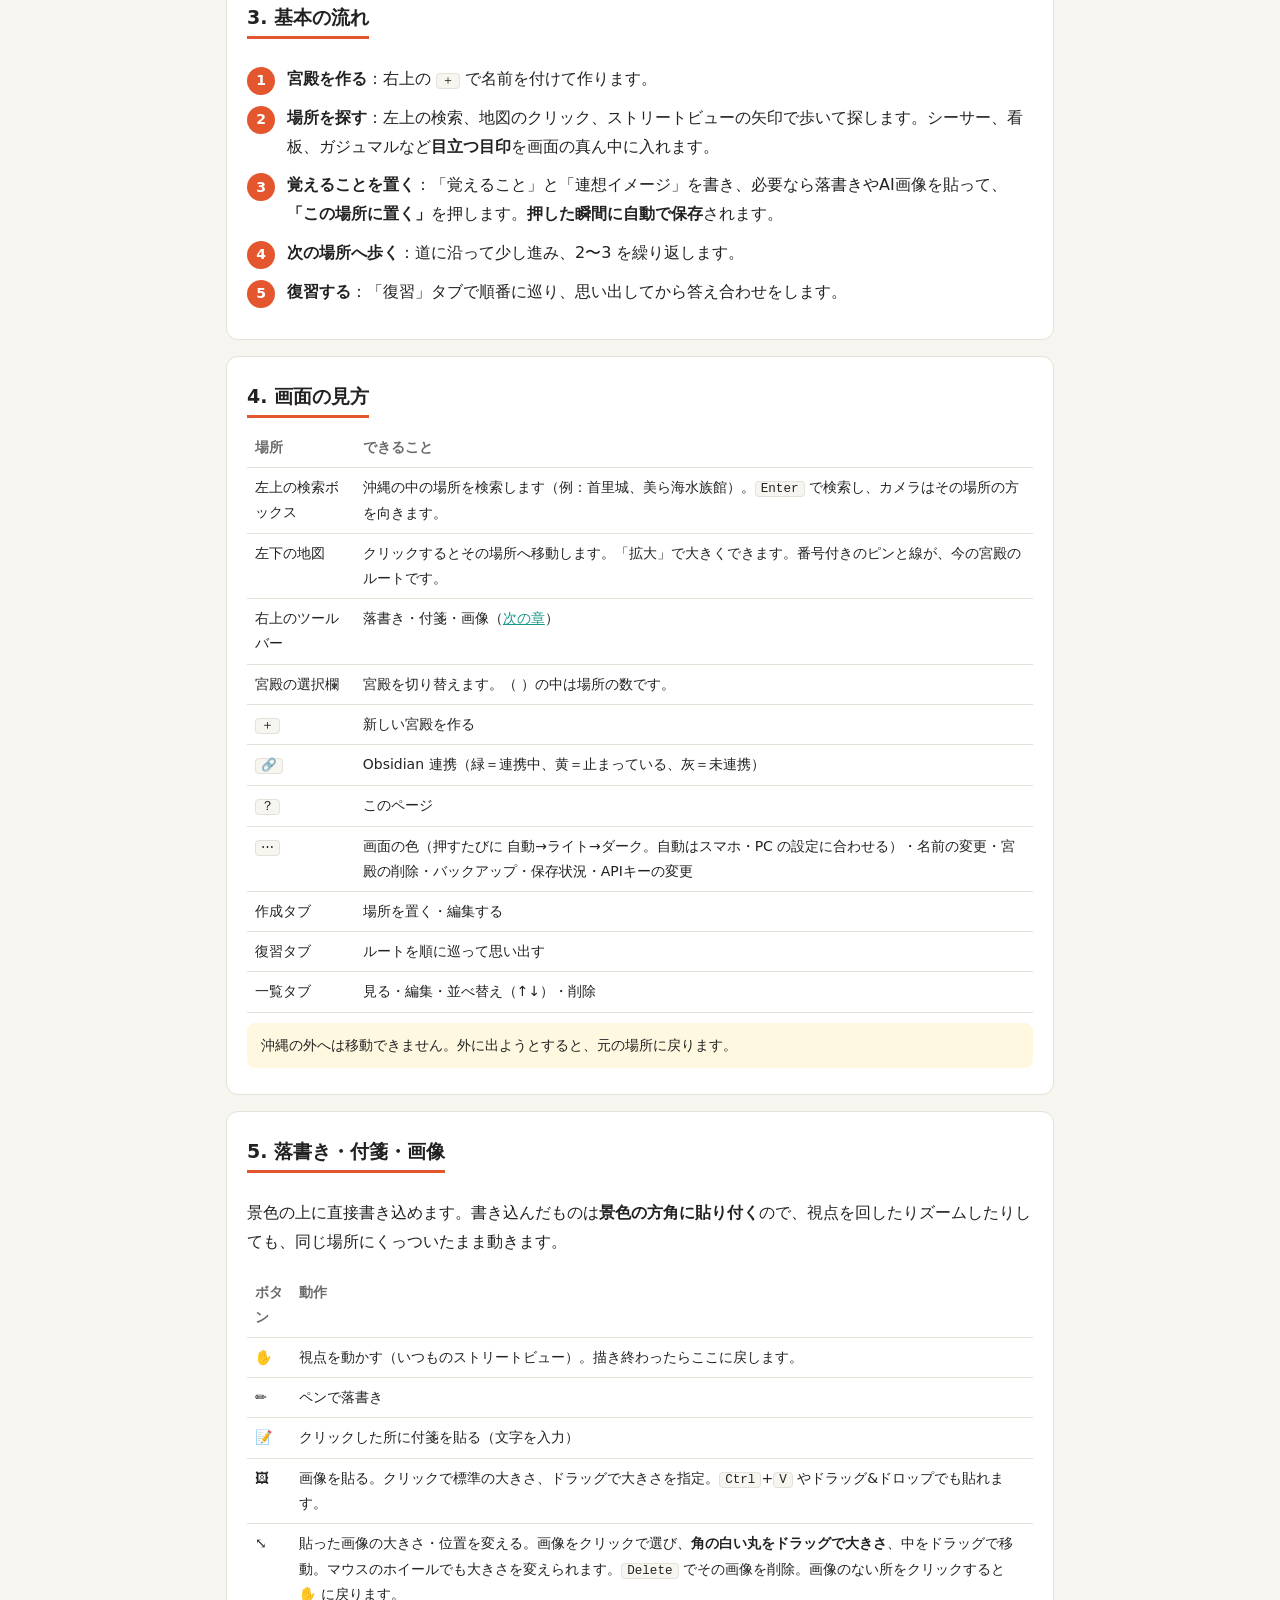
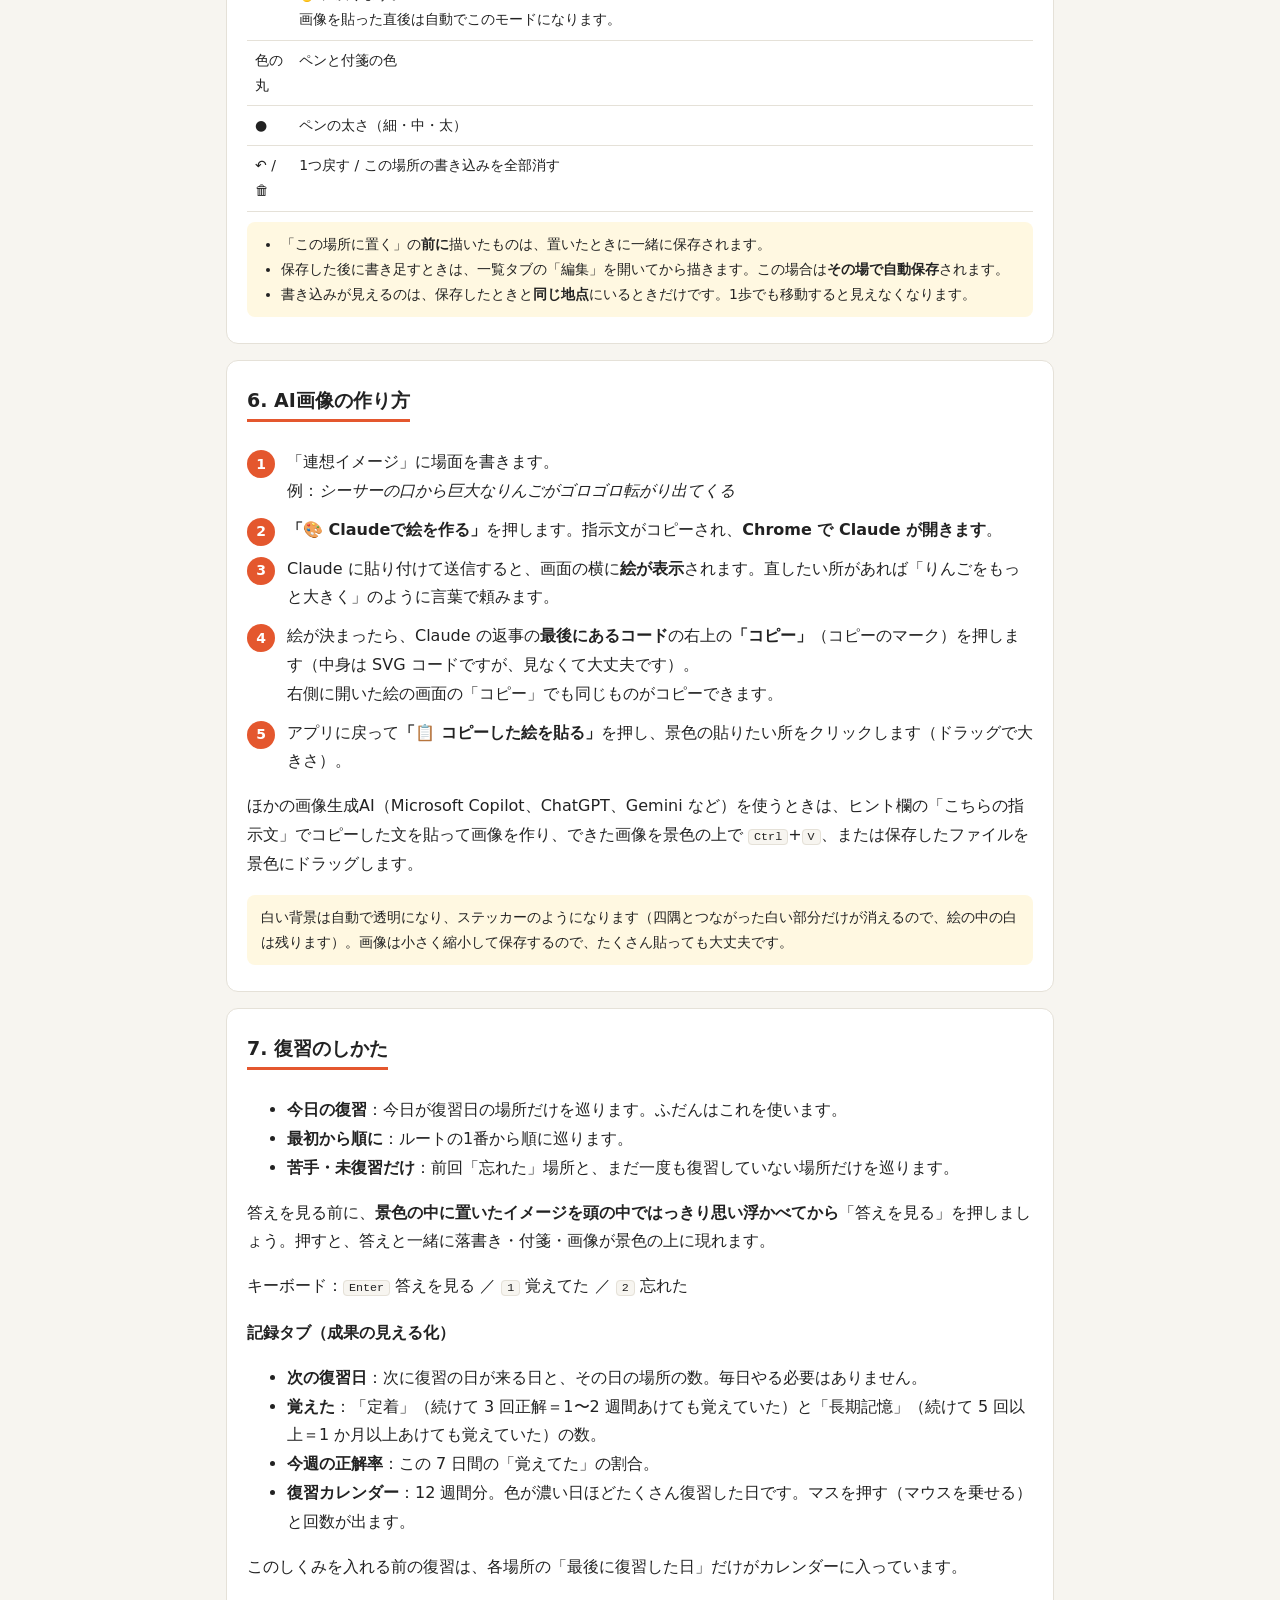
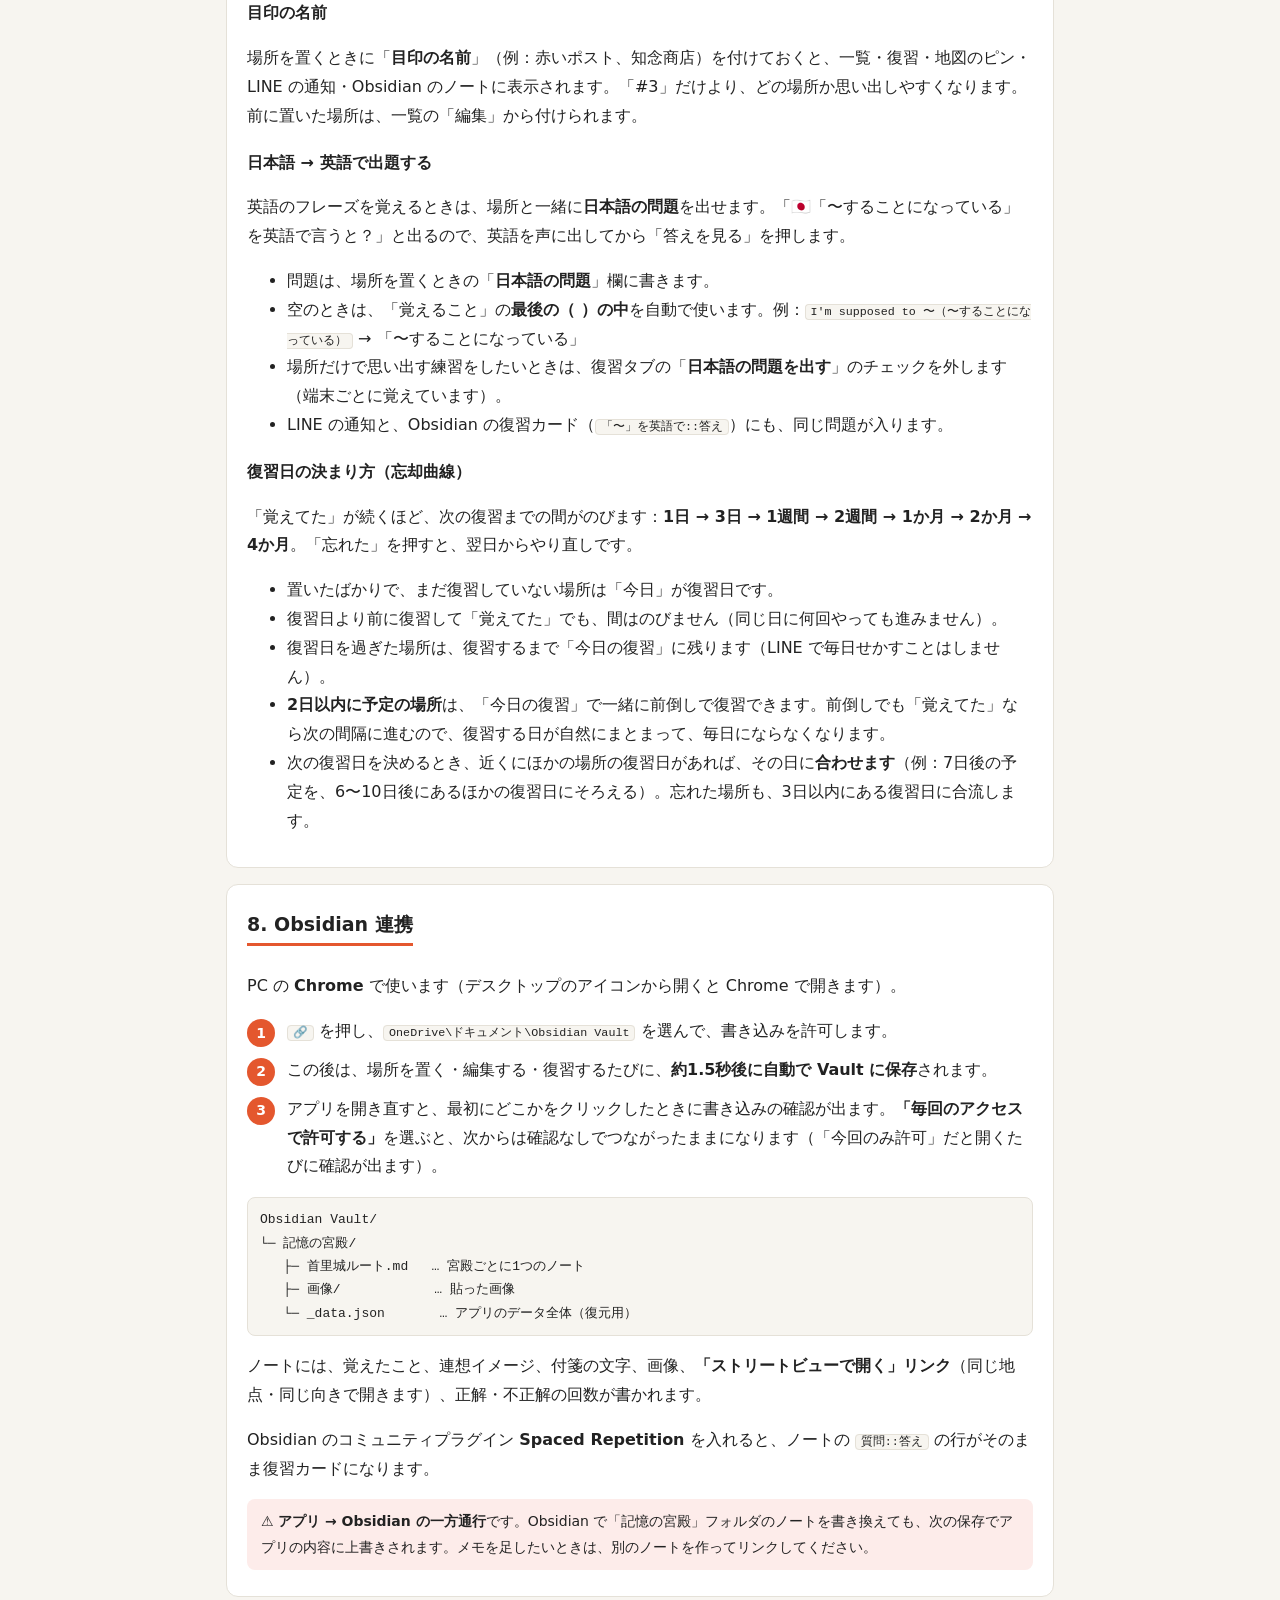
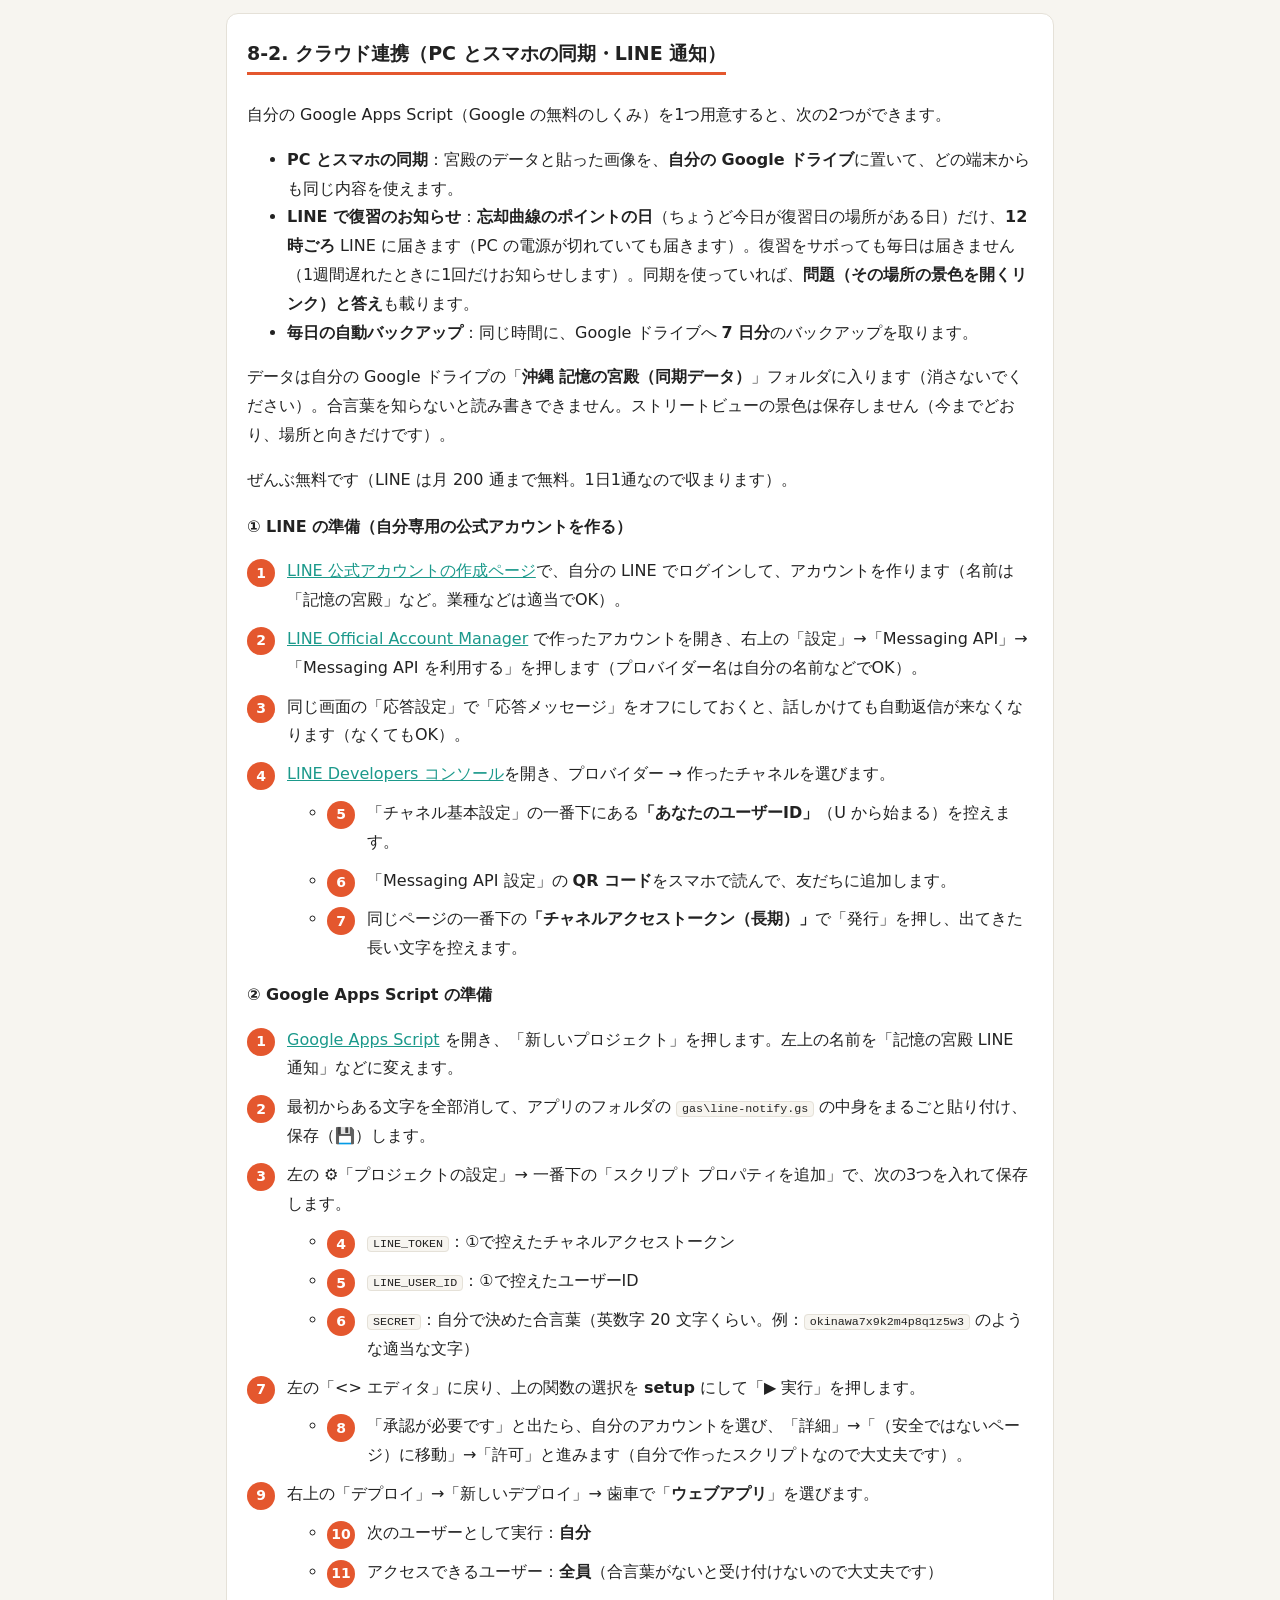
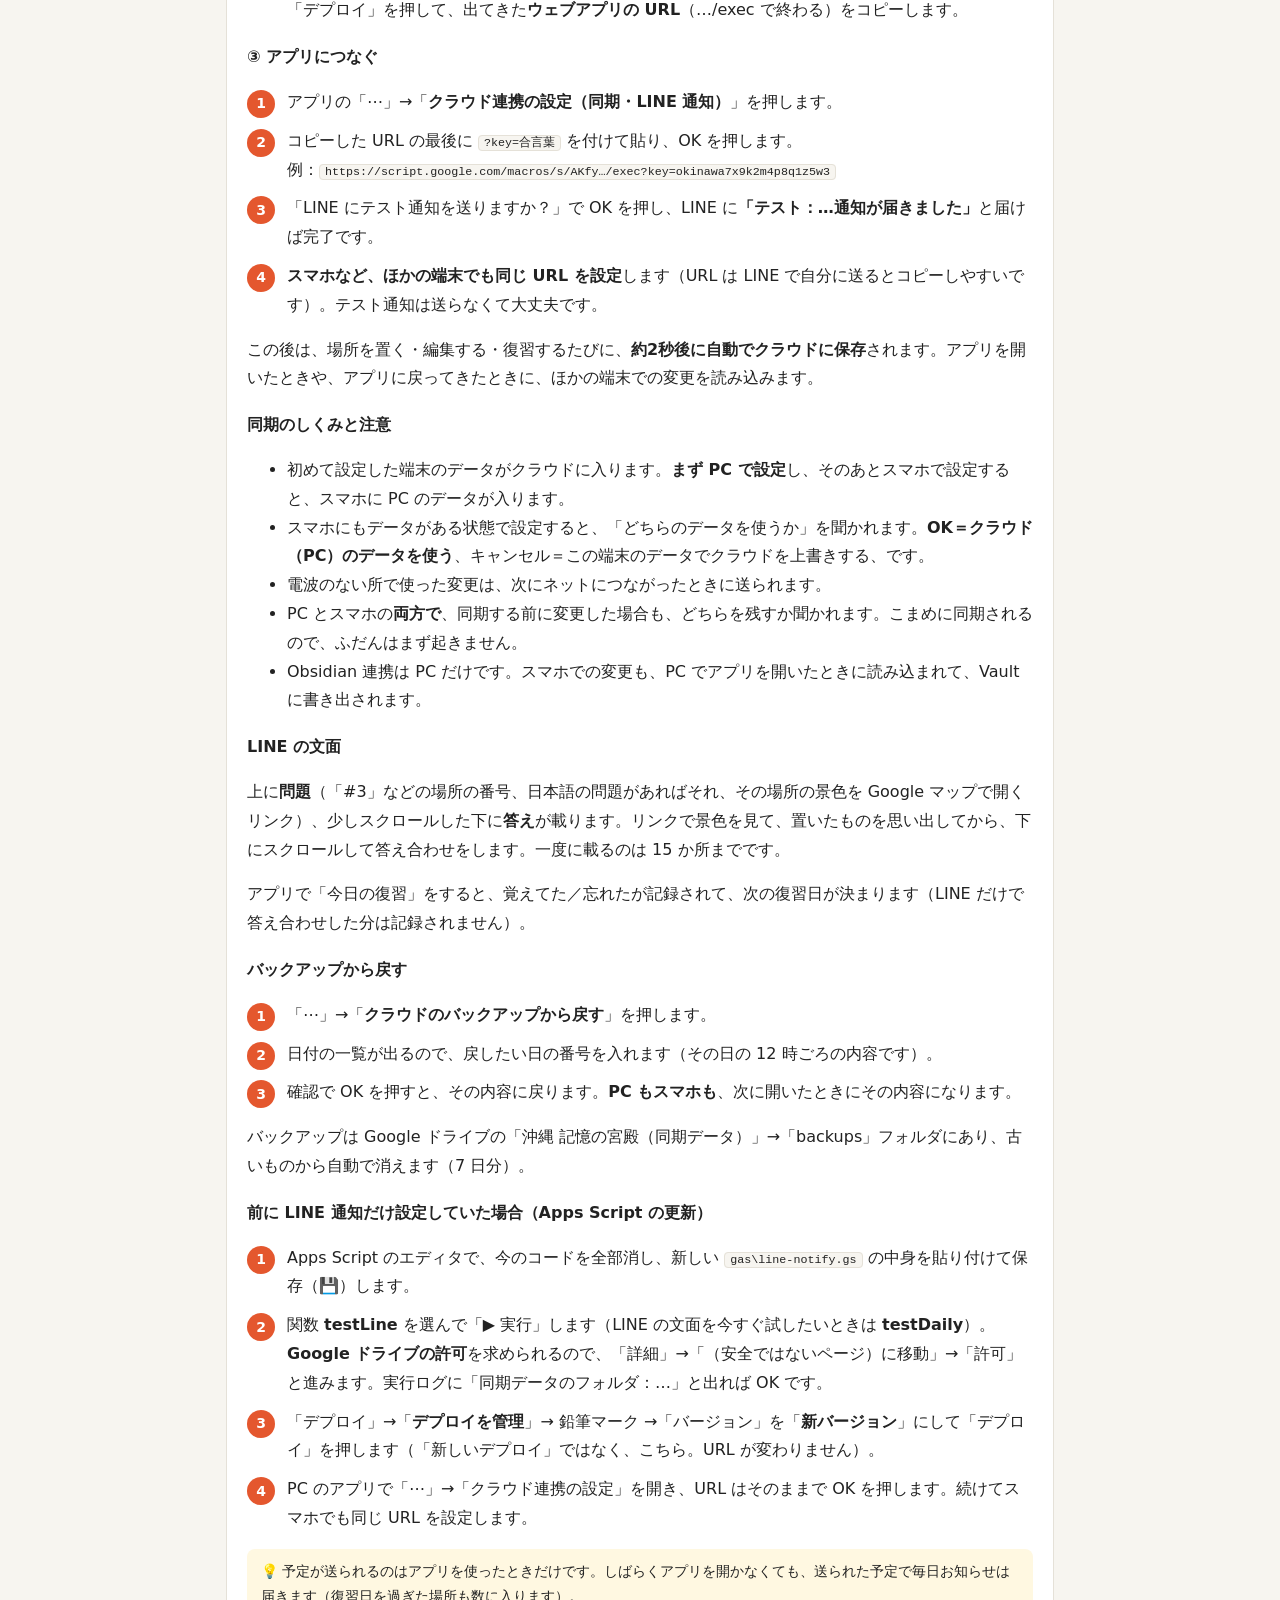
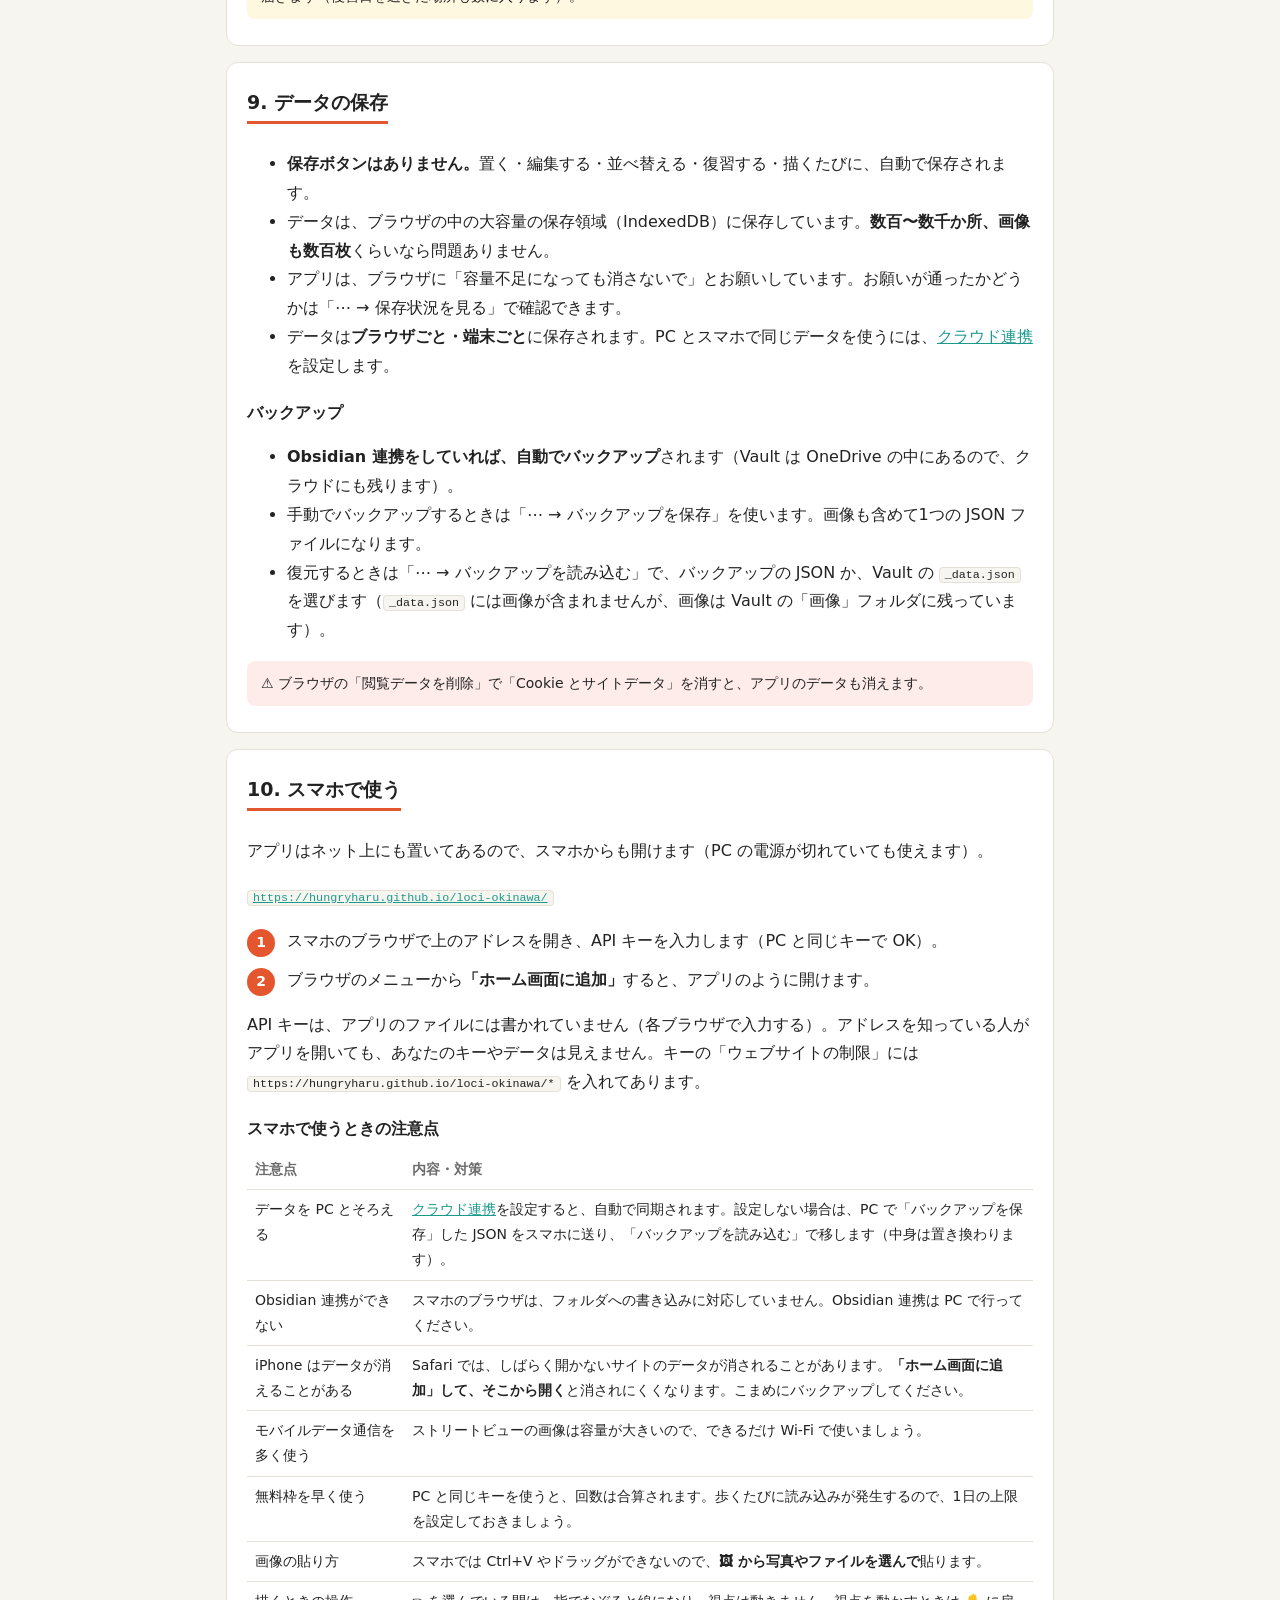
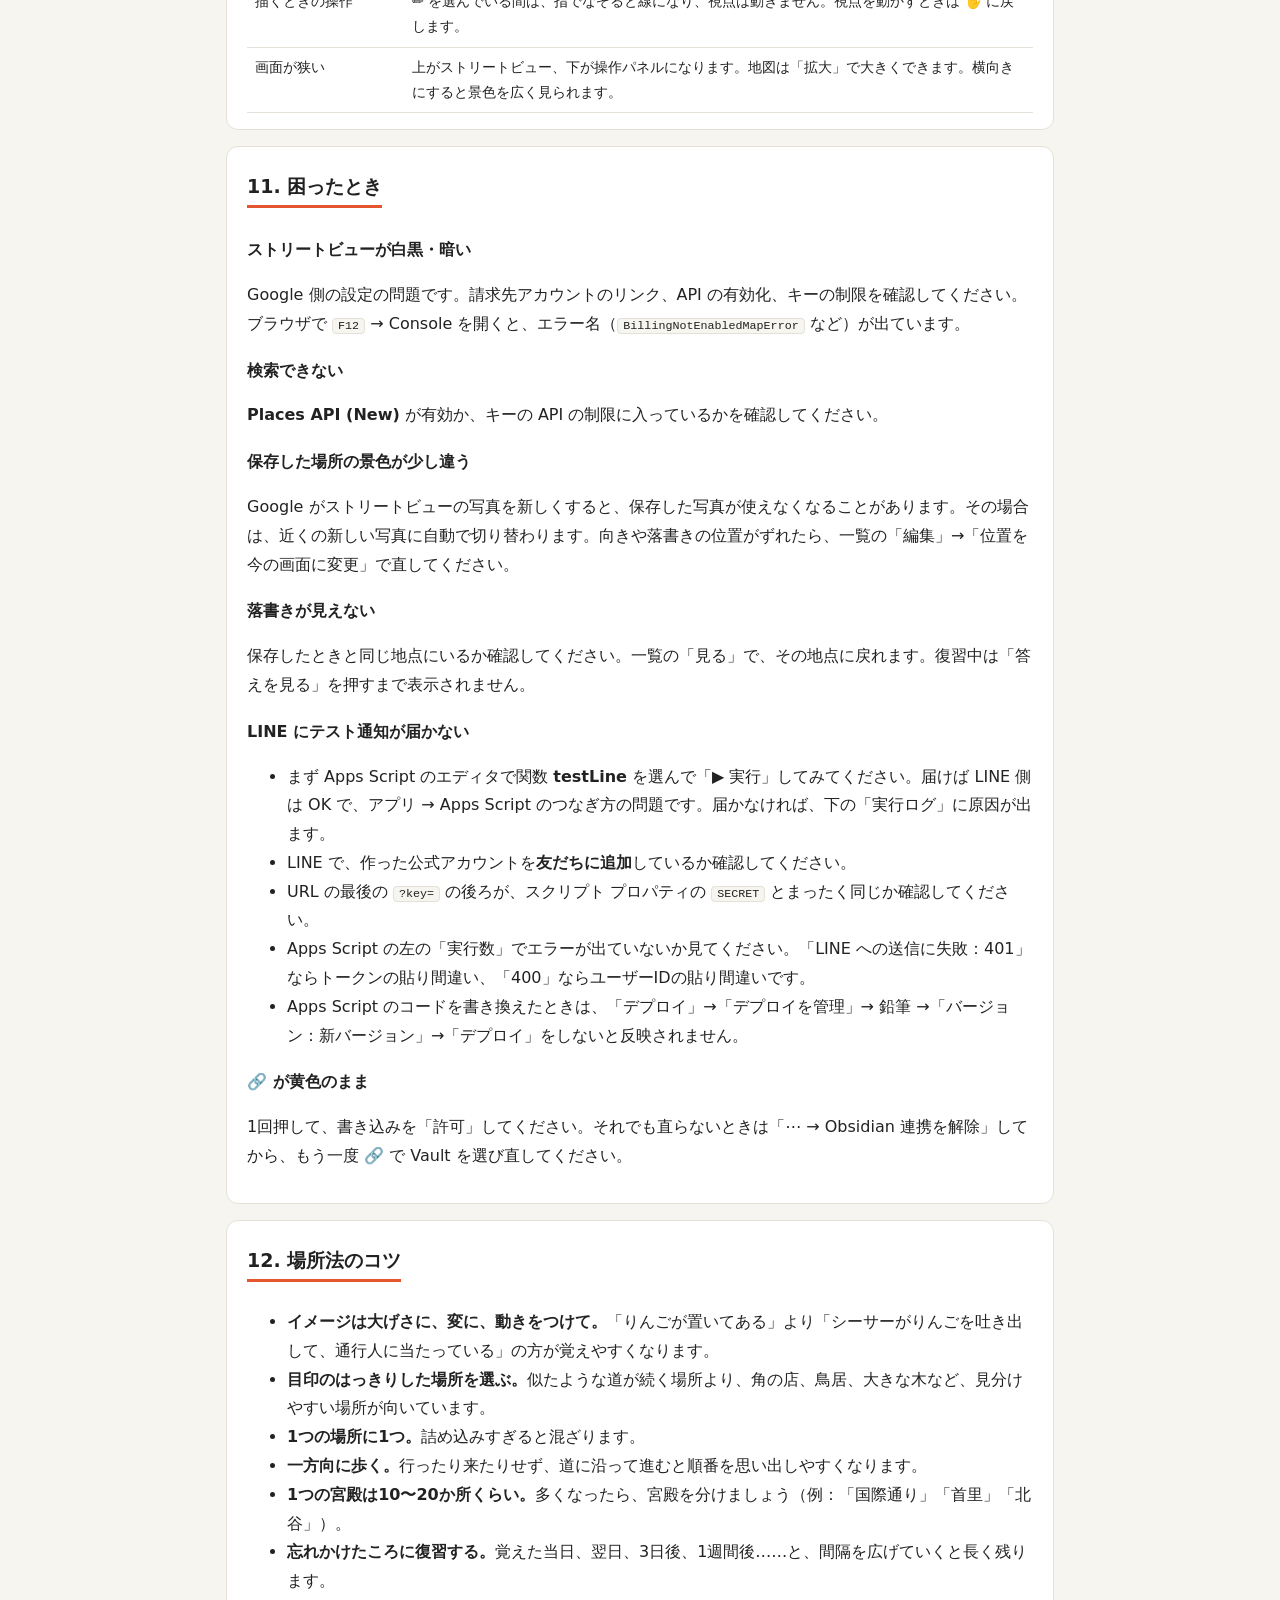
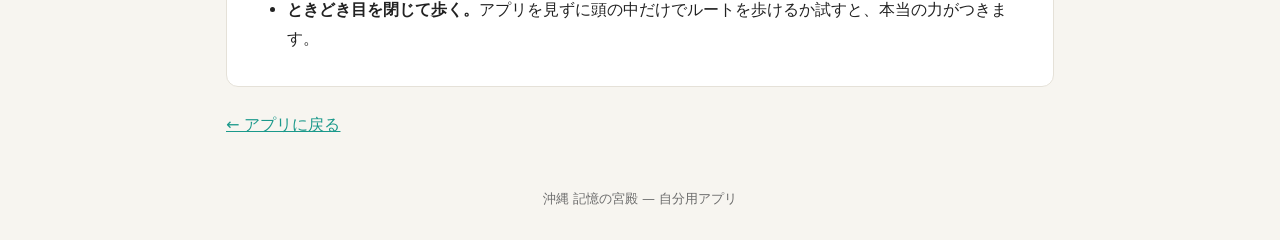
==== commit a0ad9276: "デザイン刷新：ダークモード（自動／ライト／ダーク切り替え）、琉球藍のヘッダー、タブ・カード・道具バーの見た目を整える Co-Authored-By: Claude Opus 5.5 <noreply@" ====
--- a/help.html
+++ b/help.html
@@ -5,20 +5,22 @@
 <meta name="viewport" content="width=device-width, initial-scale=1">
 <title>使い方 - 沖縄 記憶の宮殿</title>
 <link rel="icon" href="icon.svg?v=2" type="image/svg+xml">
+<script>try { const t = localStorage.getItem('loci-okinawa-theme'); if (t === 'light' || t === 'dark') document.documentElement.dataset.theme = t; } catch (e) {}</script>
 <style>
   :root {
     --accent: #e4572e; --accent2: #1b998b; --bg: #f7f5f0; --card: #fff;
     --text: #222; --muted: #6b6b6b; --line: #e5e1d8; --note: #fff8e1; --warn: #fdecea;
   }
   @media (prefers-color-scheme: dark) {
-    :root { --bg: #1b1a18; --card: #262522; --text: #ece9e3; --muted: #a8a49c; --line: #3a3833; --note: #3a3322; --warn: #3d2723; }
+    :root:not([data-theme="light"]) { --bg: #0e1422; --card: #141c2e; --text: #e6e9f0; --muted: #9ba5b9; --line: #283350; --note: #2e2a1c; --warn: #3a2219; --accent2: #35bea9; }
   }
+  :root[data-theme="dark"] { --bg: #0e1422; --card: #141c2e; --text: #e6e9f0; --muted: #9ba5b9; --line: #283350; --note: #2e2a1c; --warn: #3a2219; --accent2: #35bea9; }
   * { box-sizing: border-box; }
   body {
     margin: 0; background: var(--bg); color: var(--text); line-height: 1.8;
     font-family: system-ui, "Hiragino Sans", "Yu Gothic UI", "Meiryo", sans-serif;
   }
-  header { background: var(--accent); color: #fff; padding: 28px 16px 24px; }
+  header { background: linear-gradient(135deg, #1f3b6e, #162b52); color: #fff; padding: 28px 16px 24px; border-bottom: 4px solid var(--accent); }
   header .wrap { display: flex; align-items: center; gap: 16px; }
   header img { width: 56px; height: 56px; border-radius: 14px; box-shadow: 0 2px 8px rgba(0,0,0,.2); }
   header h1 { margin: 0; font-size: 24px; }
@@ -138,7 +140,7 @@
       <tr><td><kbd>＋</kbd></td><td>新しい宮殿を作る</td></tr>
       <tr><td><kbd>🔗</kbd></td><td>Obsidian 連携（緑＝連携中、黄＝止まっている、灰＝未連携）</td></tr>
       <tr><td><kbd>？</kbd></td><td>このページ</td></tr>
-      <tr><td><kbd>⋯</kbd></td><td>名前の変更・宮殿の削除・バックアップ・保存状況・APIキーの変更</td></tr>
+      <tr><td><kbd>⋯</kbd></td><td>画面の色（押すたびに 自動→ライト→ダーク。自動はスマホ・PC の設定に合わせる）・名前の変更・宮殿の削除・バックアップ・保存状況・APIキーの変更</td></tr>
       <tr><td>作成タブ</td><td>場所を置く・編集する</td></tr>
       <tr><td>復習タブ</td><td>ルートを順に巡って思い出す</td></tr>
       <tr><td>一覧タブ</td><td>見る・編集・並べ替え（↑↓）・削除</td></tr>
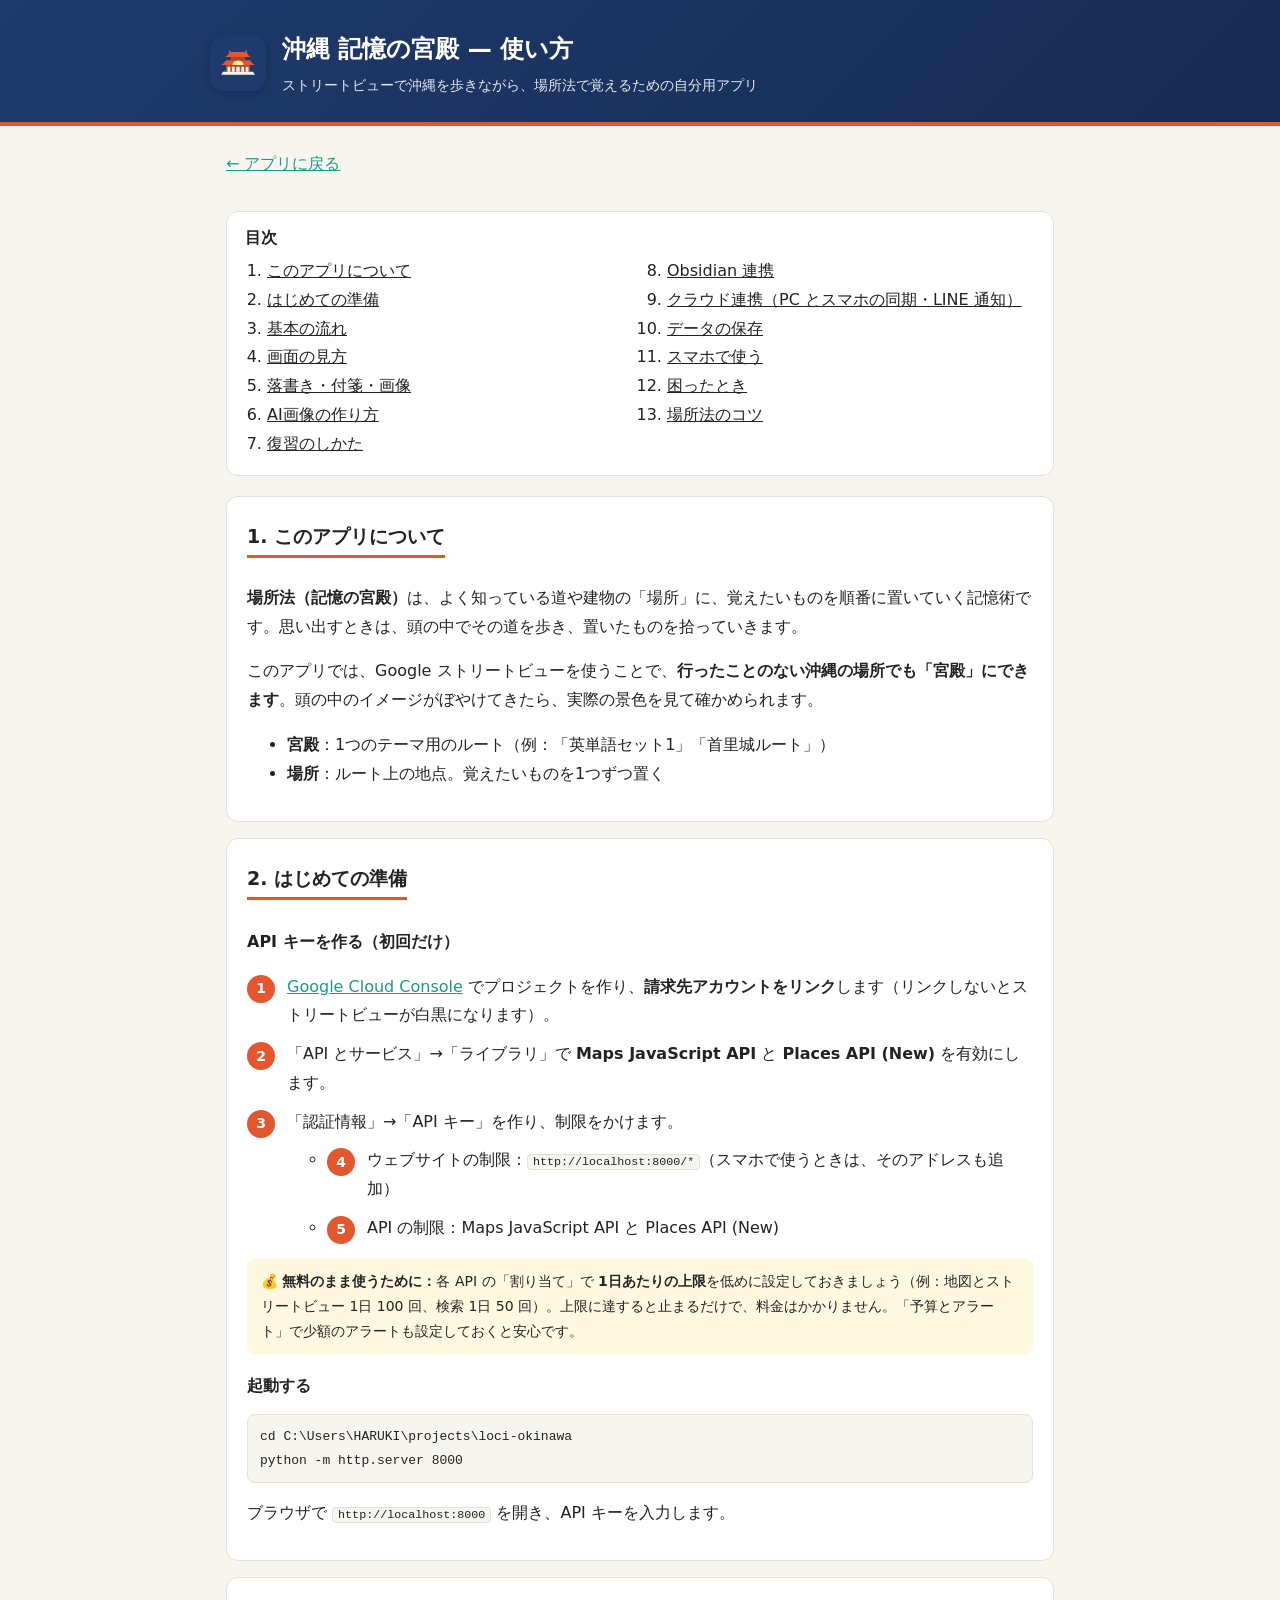
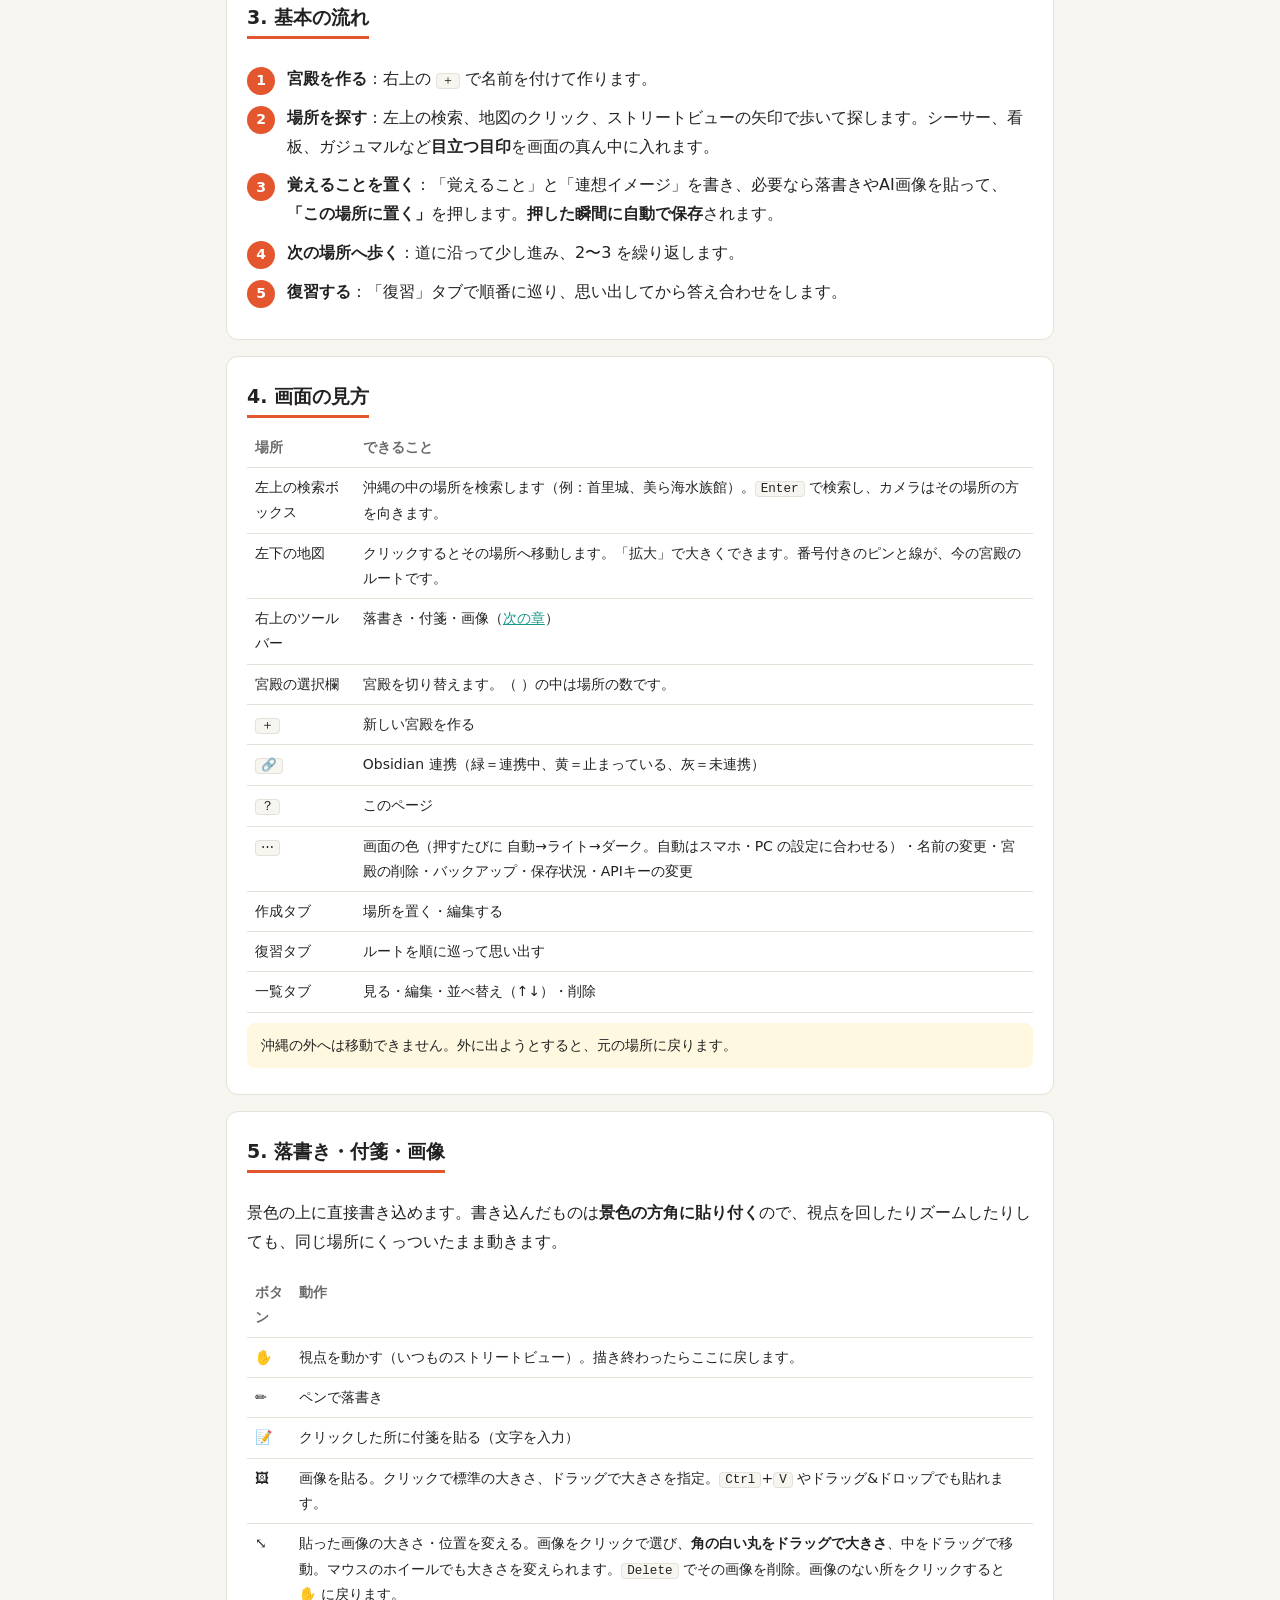
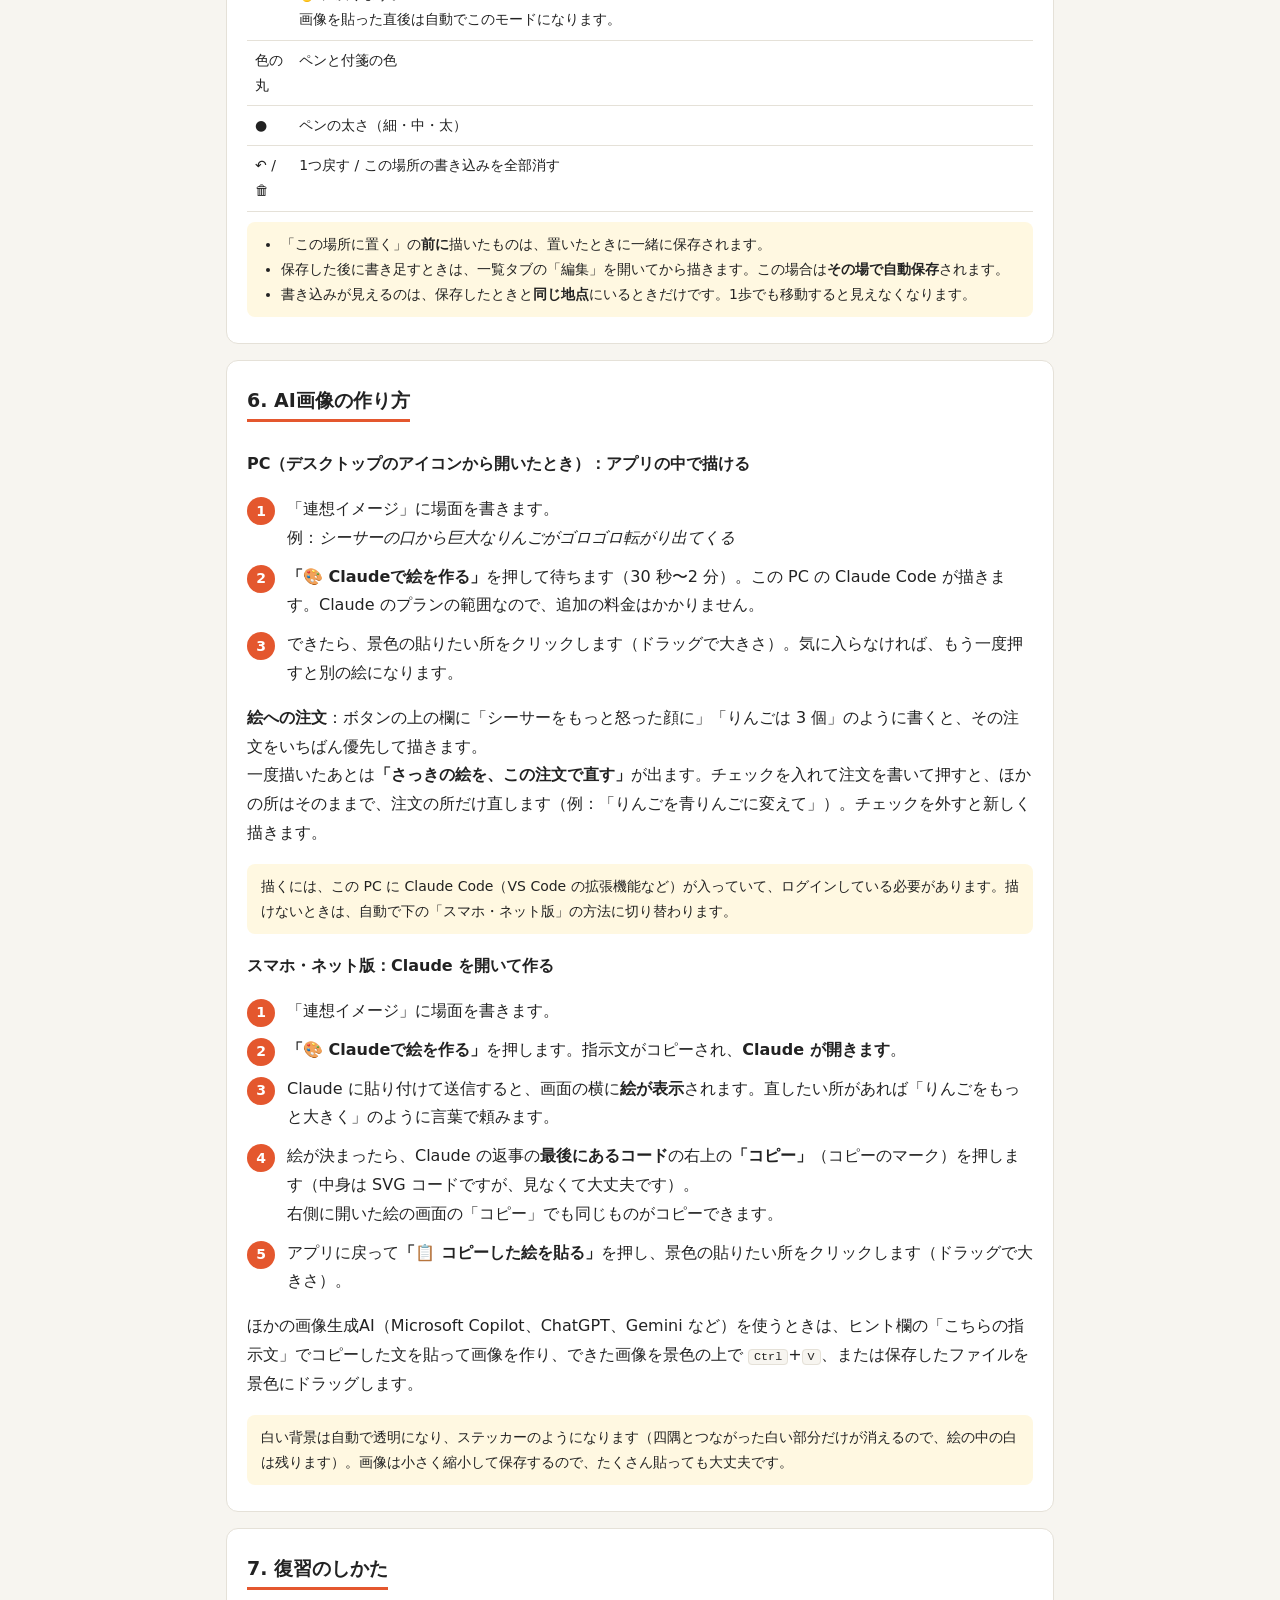
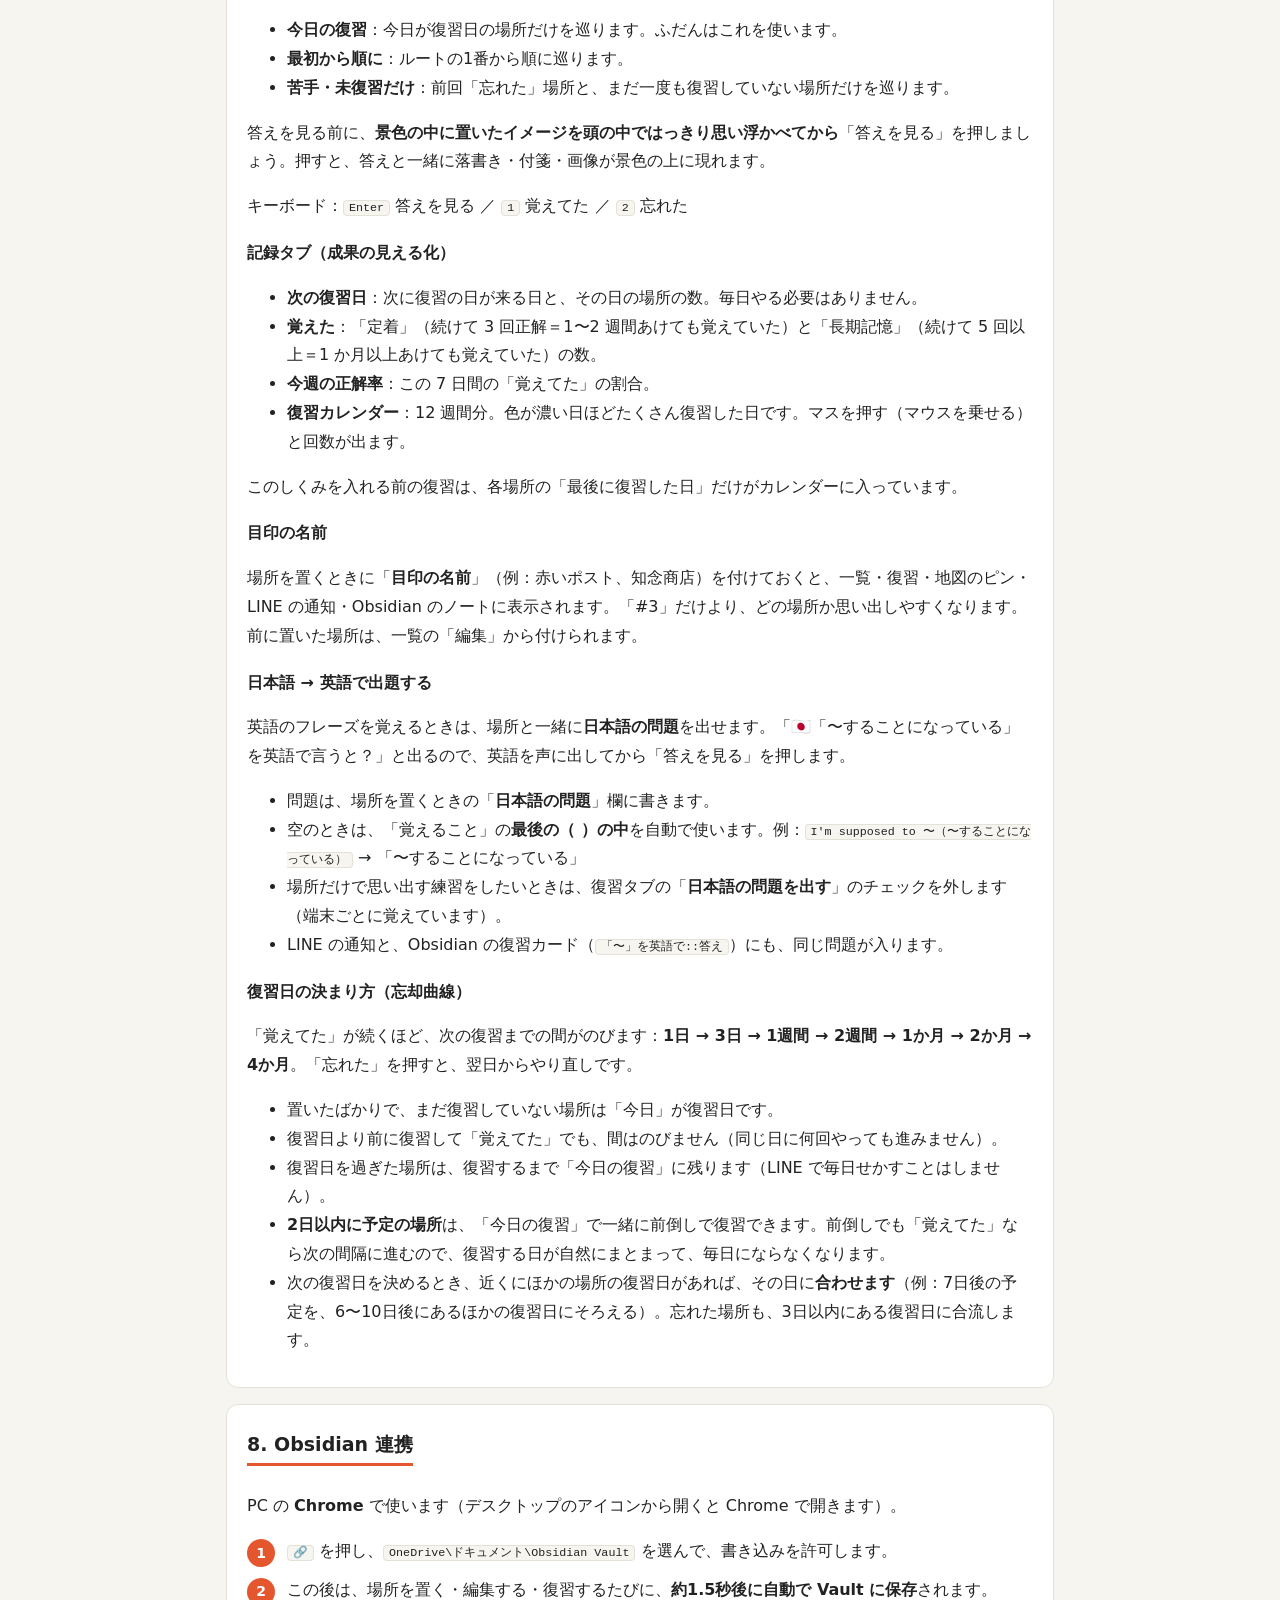
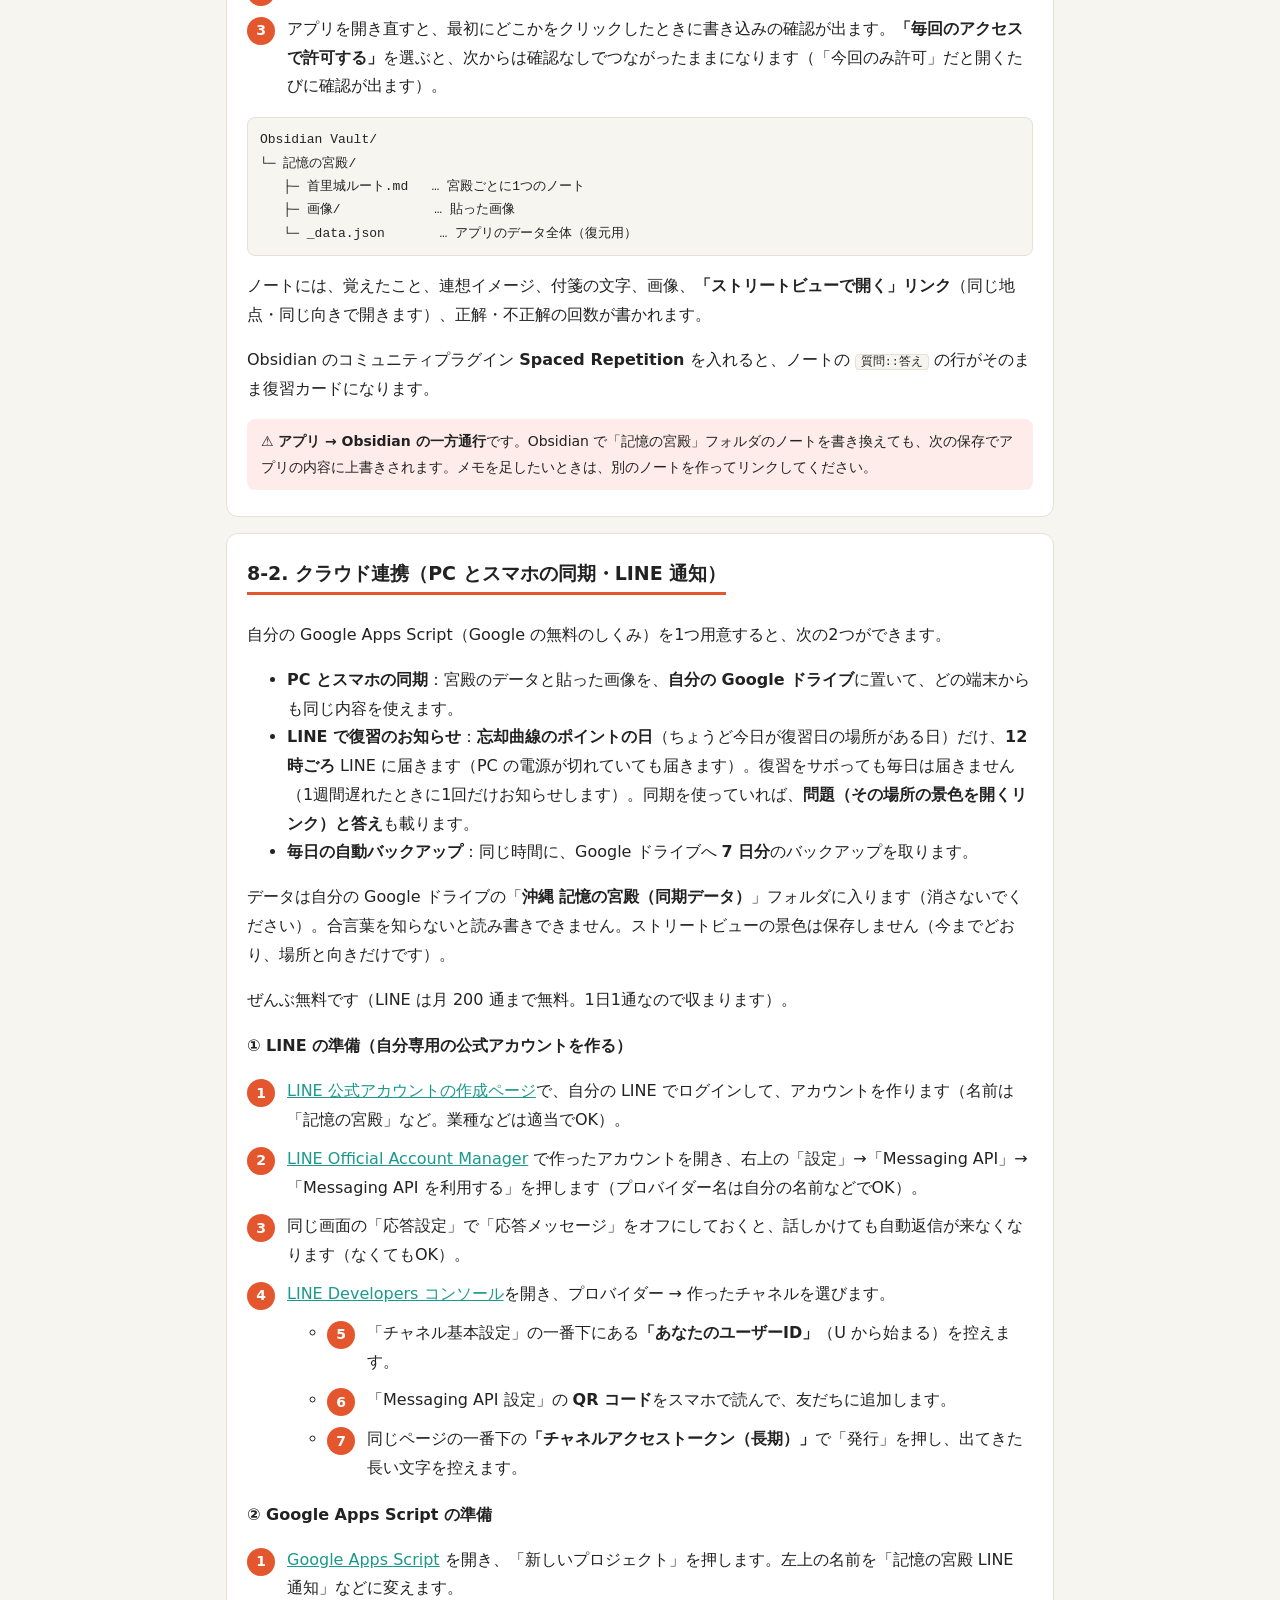
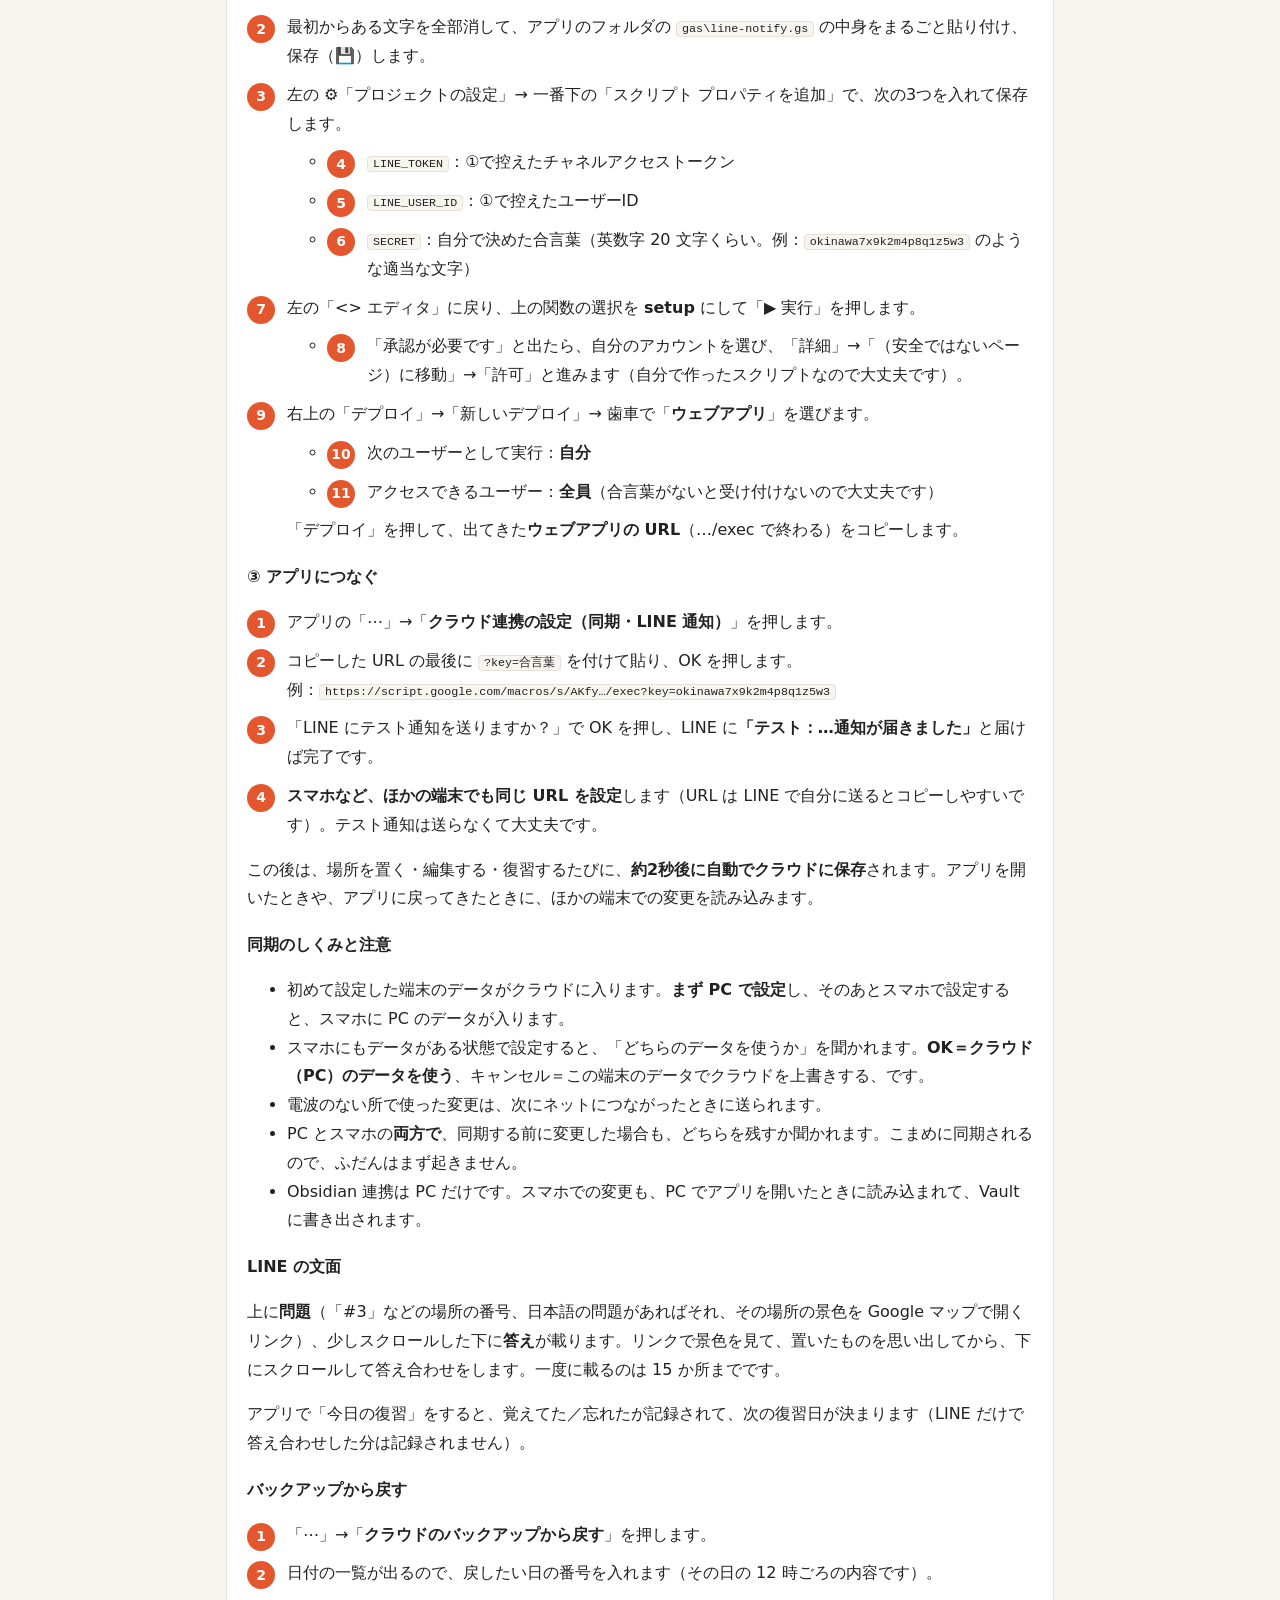
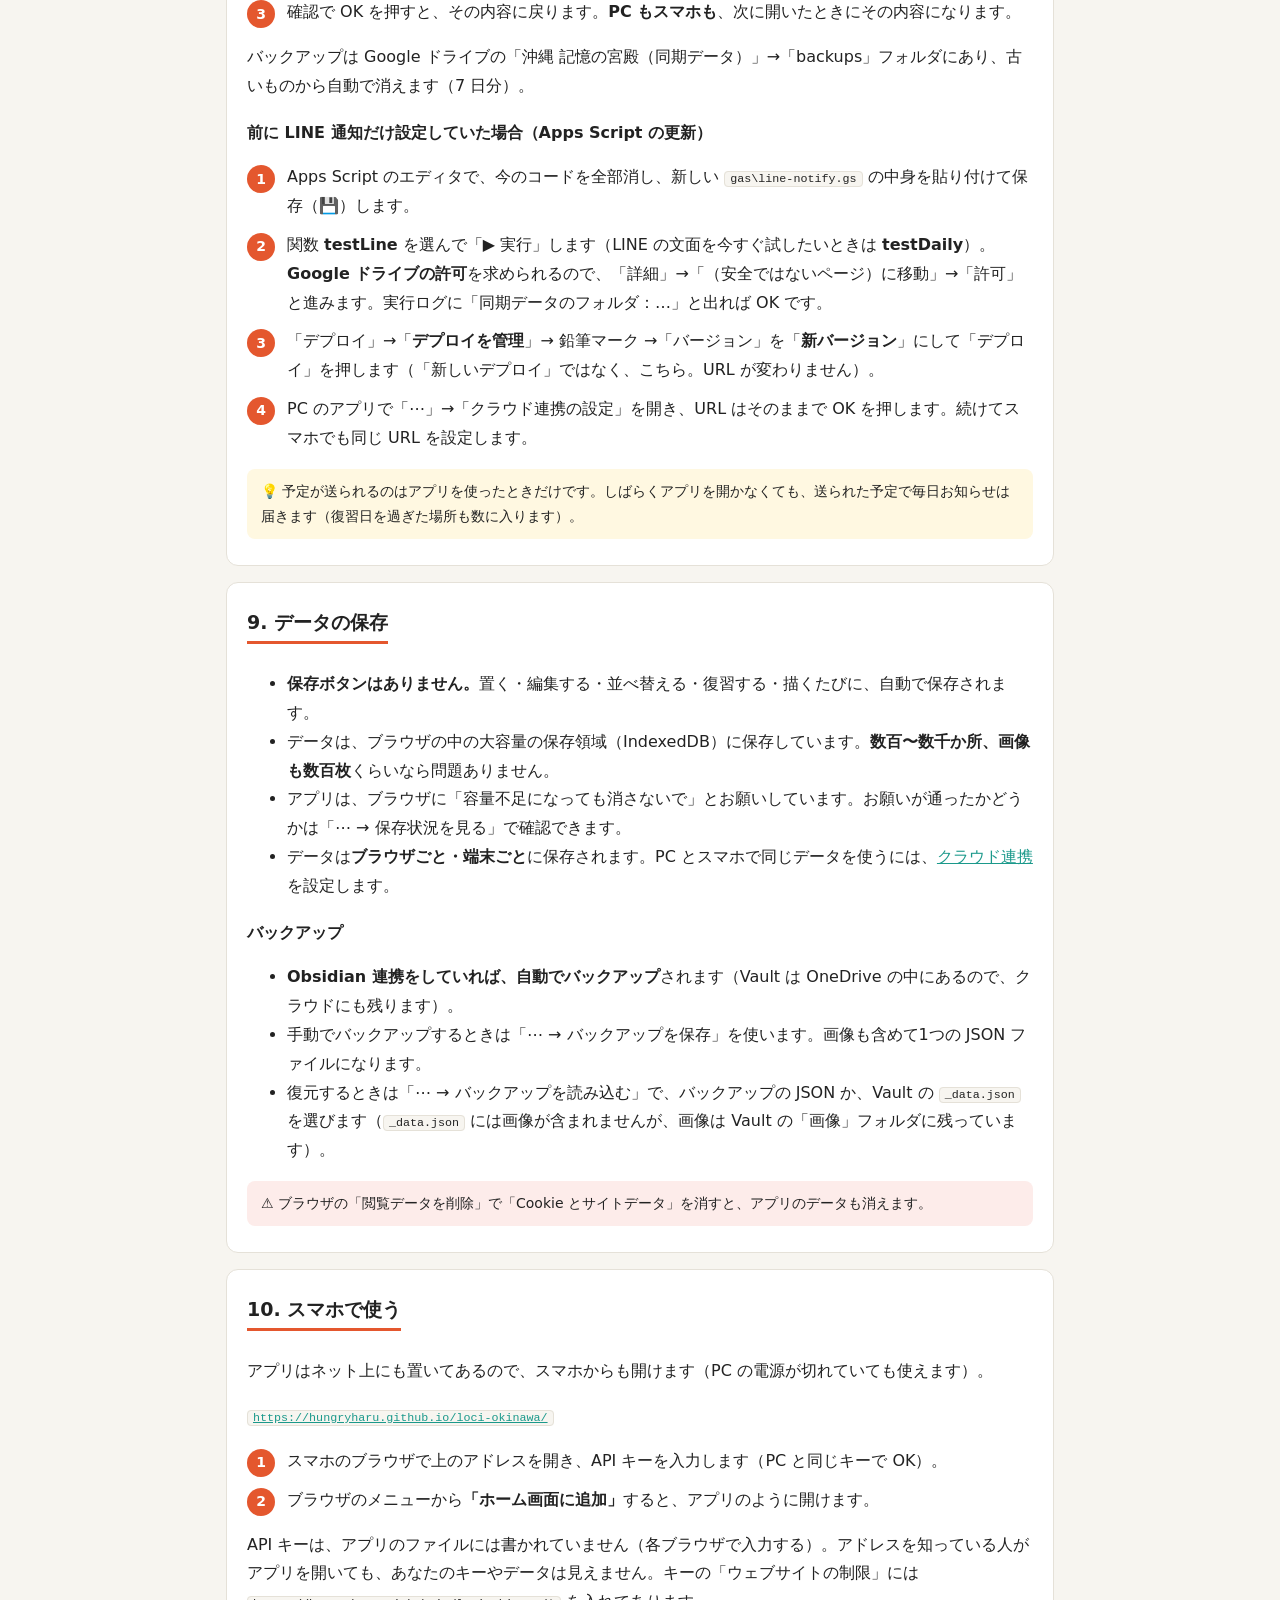
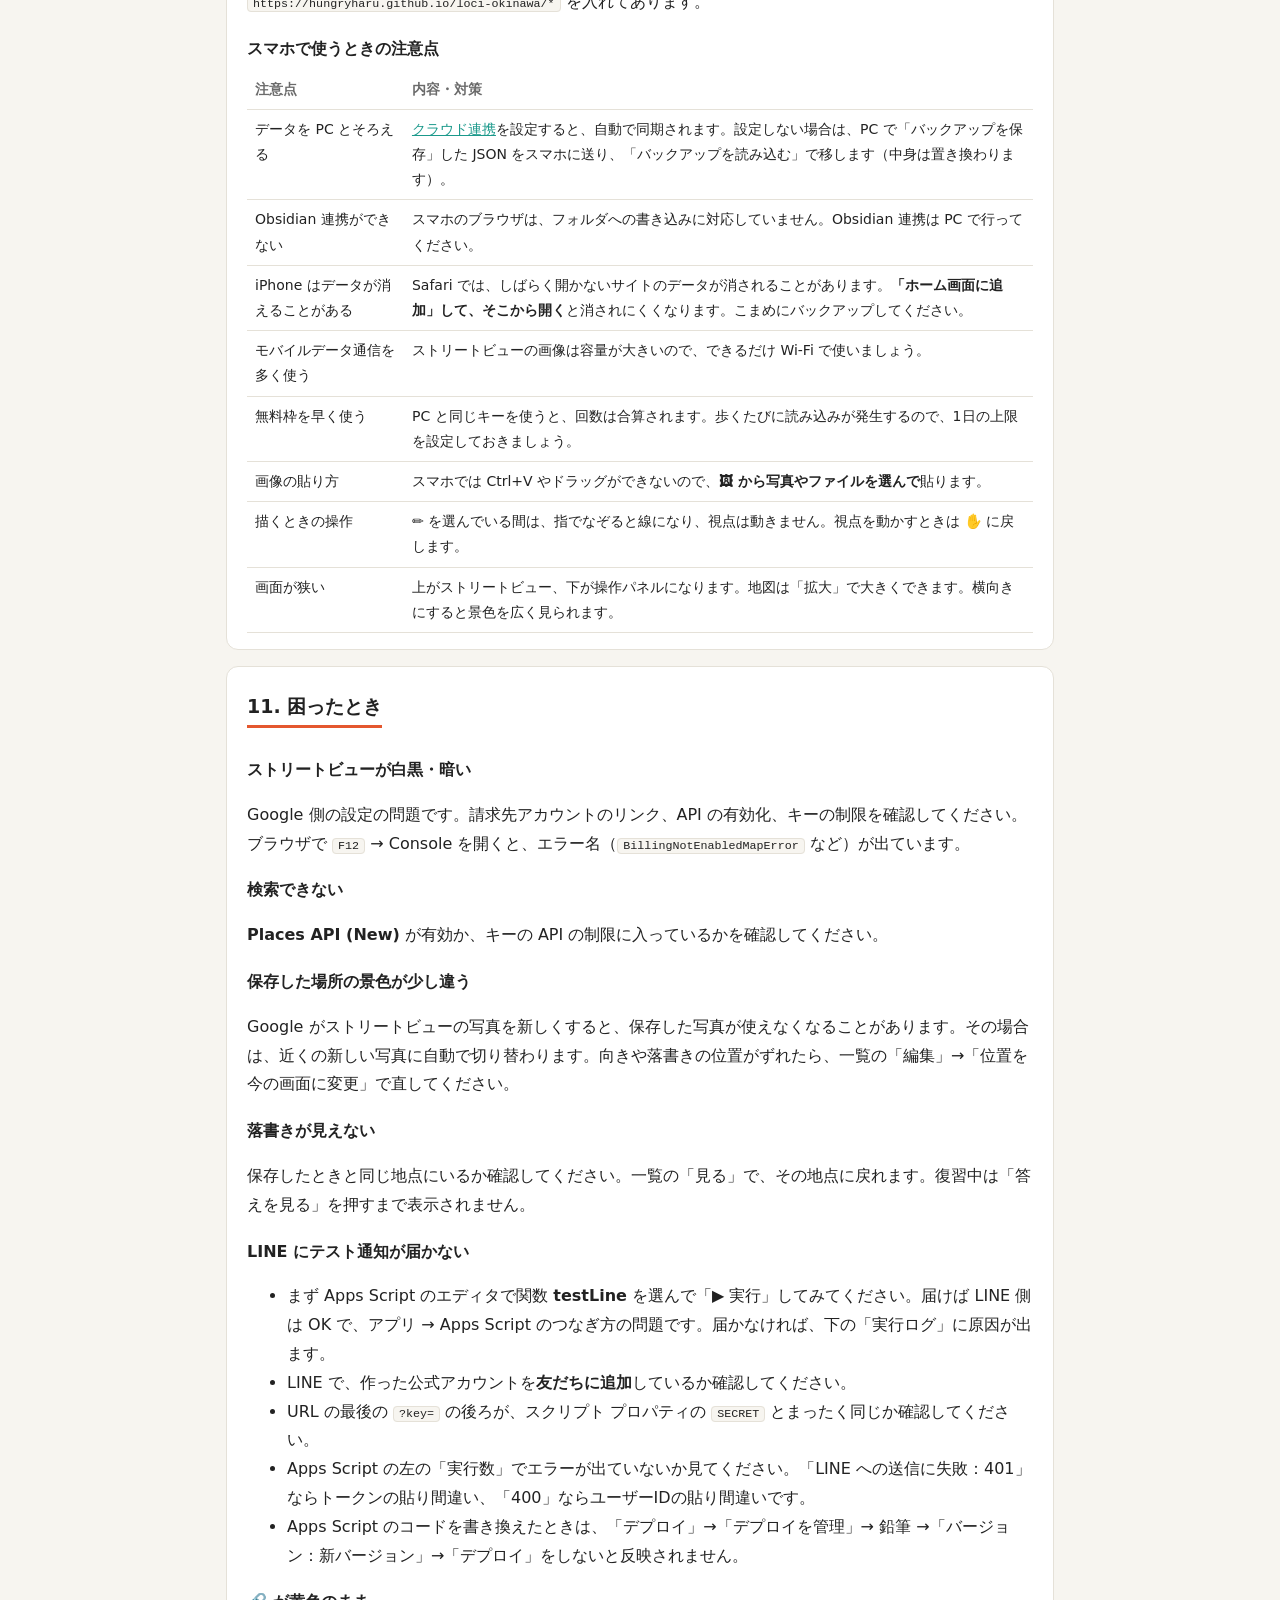
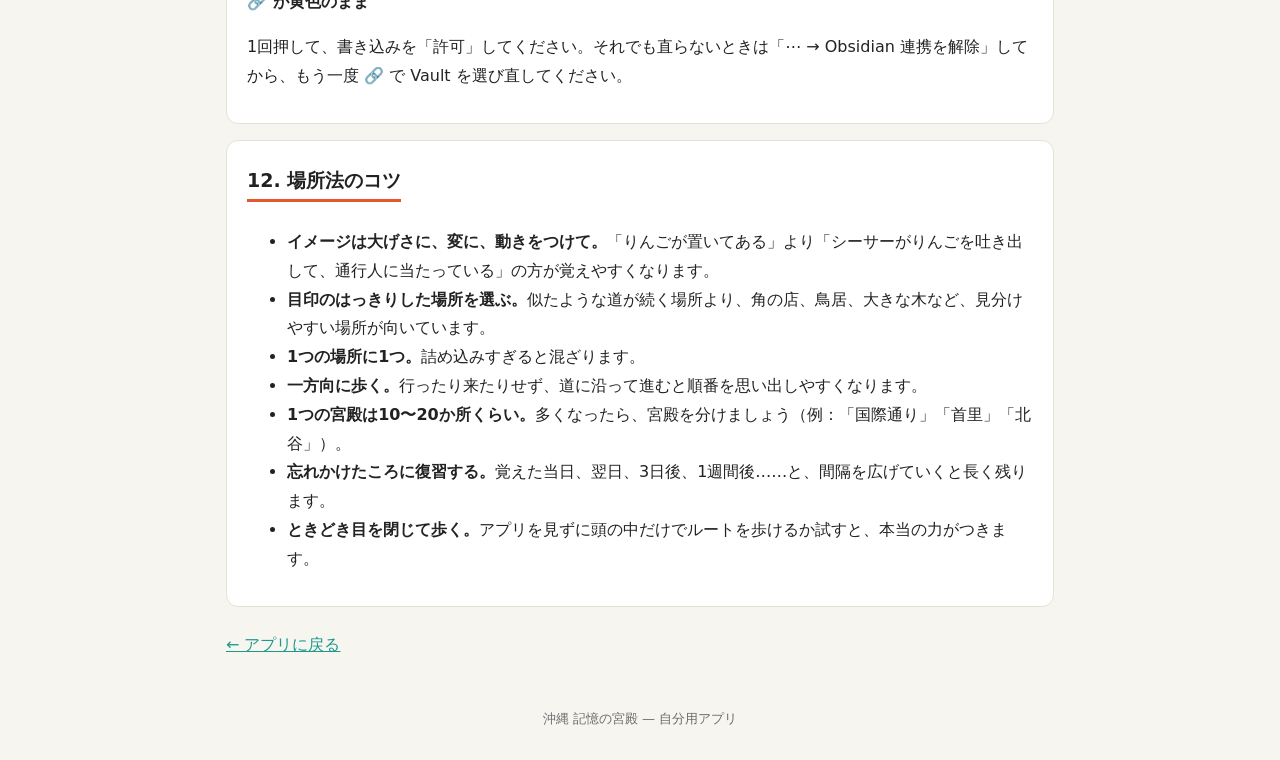
==== commit 5fc8ad4a: "アプリの中で AI の絵を描く（Claude Code）＋絵への注文・直し＋基本設計・詳細設計 - server.py に POST /draw：PC の Claude Code（claude.exe" ====
--- a/help.html
+++ b/help.html
@@ -173,9 +173,19 @@
 
   <section id="ai">
     <h2>6. AI画像の作り方</h2>
+    <h3>PC（デスクトップのアイコンから開いたとき）：アプリの中で描ける</h3>
     <ol class="steps">
       <li>「連想イメージ」に場面を書きます。<br>例：<i>シーサーの口から巨大なりんごがゴロゴロ転がり出てくる</i></li>
-      <li><b>「🎨 Claudeで絵を作る」</b>を押します。指示文がコピーされ、<b>Chrome で Claude が開きます</b>。</li>
+      <li><b>「🎨 Claudeで絵を作る」</b>を押して待ちます（30 秒〜2 分）。この PC の Claude Code が描きます。Claude のプランの範囲なので、追加の料金はかかりません。</li>
+      <li>できたら、景色の貼りたい所をクリックします（ドラッグで大きさ）。気に入らなければ、もう一度押すと別の絵になります。</li>
+    </ol>
+    <p><b>絵への注文</b>：ボタンの上の欄に「シーサーをもっと怒った顔に」「りんごは 3 個」のように書くと、その注文をいちばん優先して描きます。<br>
+    一度描いたあとは<b>「さっきの絵を、この注文で直す」</b>が出ます。チェックを入れて注文を書いて押すと、ほかの所はそのままで、注文の所だけ直します（例：「りんごを青りんごに変えて」）。チェックを外すと新しく描きます。</p>
+    <div class="note">描くには、この PC に Claude Code（VS Code の拡張機能など）が入っていて、ログインしている必要があります。描けないときは、自動で下の「スマホ・ネット版」の方法に切り替わります。</div>
+    <h3>スマホ・ネット版：Claude を開いて作る</h3>
+    <ol class="steps">
+      <li>「連想イメージ」に場面を書きます。</li>
+      <li><b>「🎨 Claudeで絵を作る」</b>を押します。指示文がコピーされ、<b>Claude が開きます</b>。</li>
       <li>Claude に貼り付けて送信すると、画面の横に<b>絵が表示</b>されます。直したい所があれば「りんごをもっと大きく」のように言葉で頼みます。</li>
       <li>絵が決まったら、Claude の返事の<b>最後にあるコード</b>の右上の<b>「コピー」</b>（コピーのマーク）を押します（中身は SVG コードですが、見なくて大丈夫です）。<br>右側に開いた絵の画面の「コピー」でも同じものがコピーできます。</li>
       <li>アプリに戻って<b>「📋 コピーした絵を貼る」</b>を押し、景色の貼りたい所をクリックします（ドラッグで大きさ）。</li>
